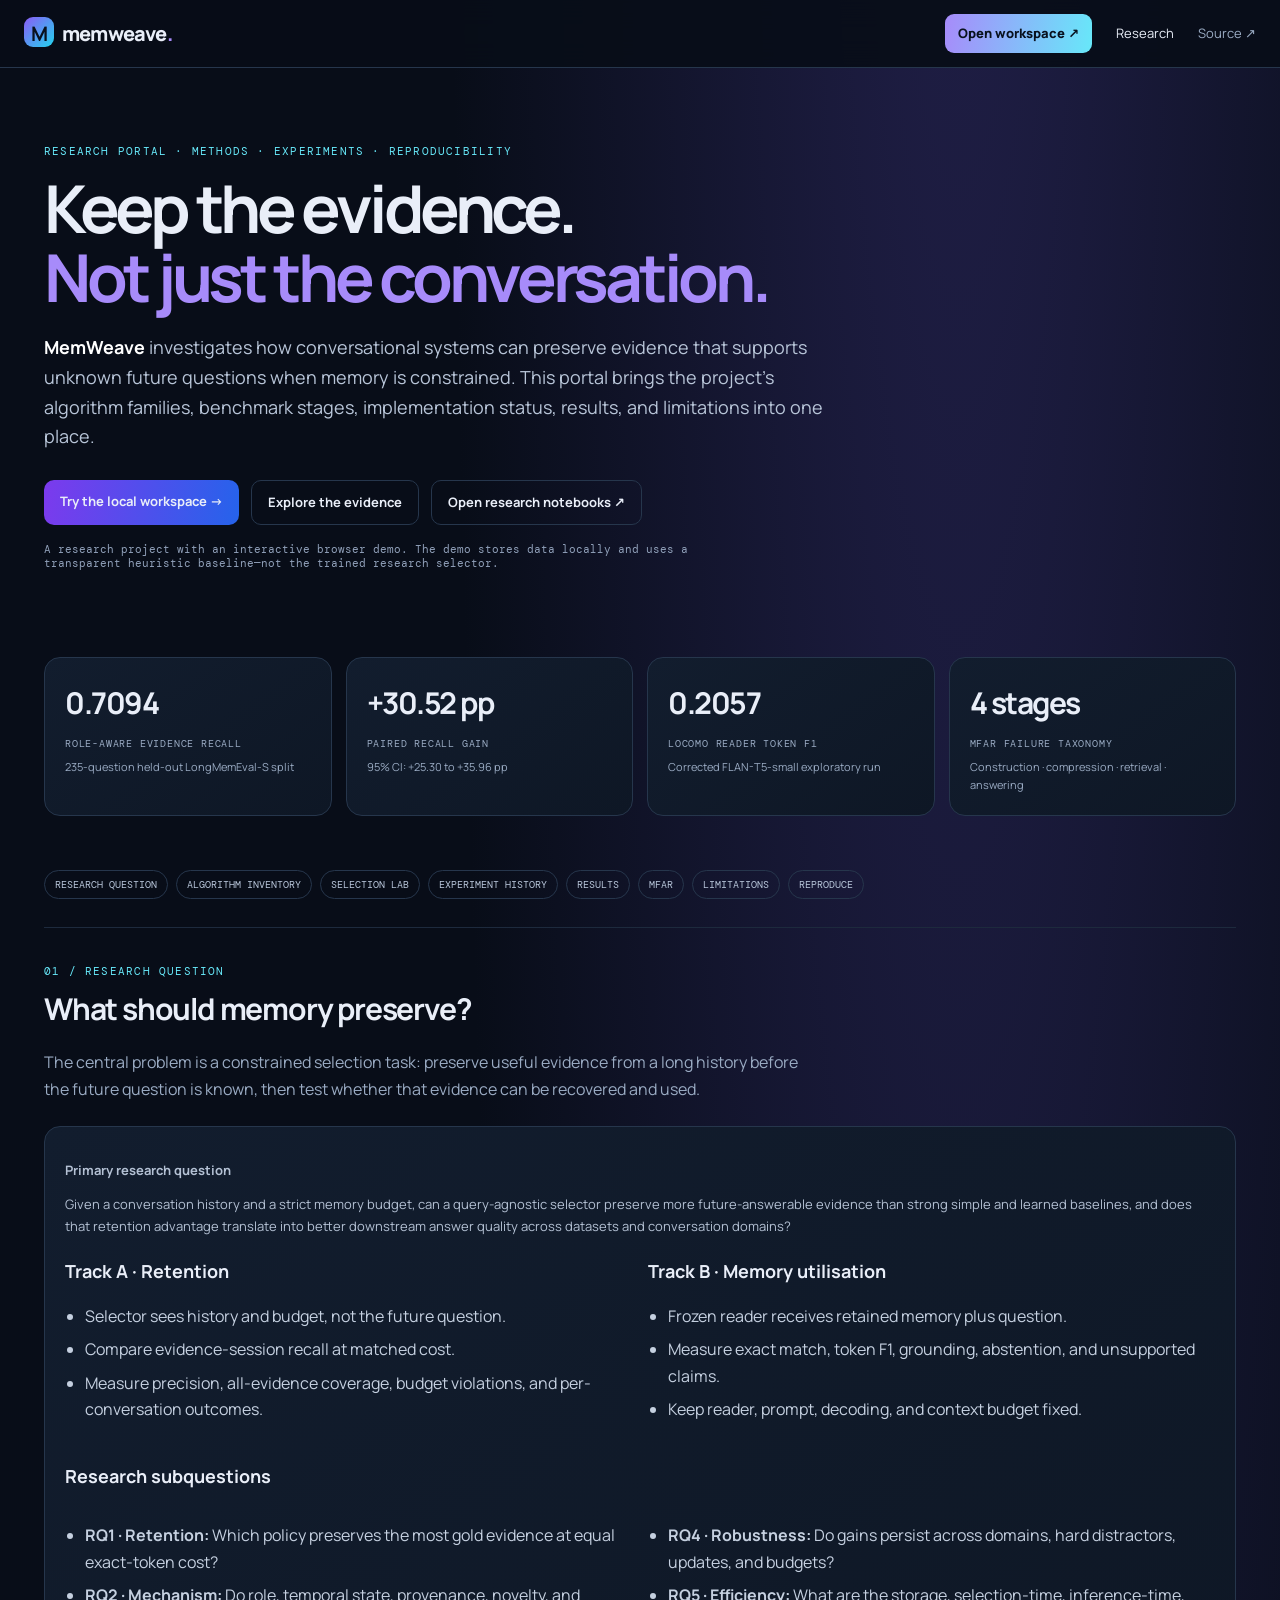
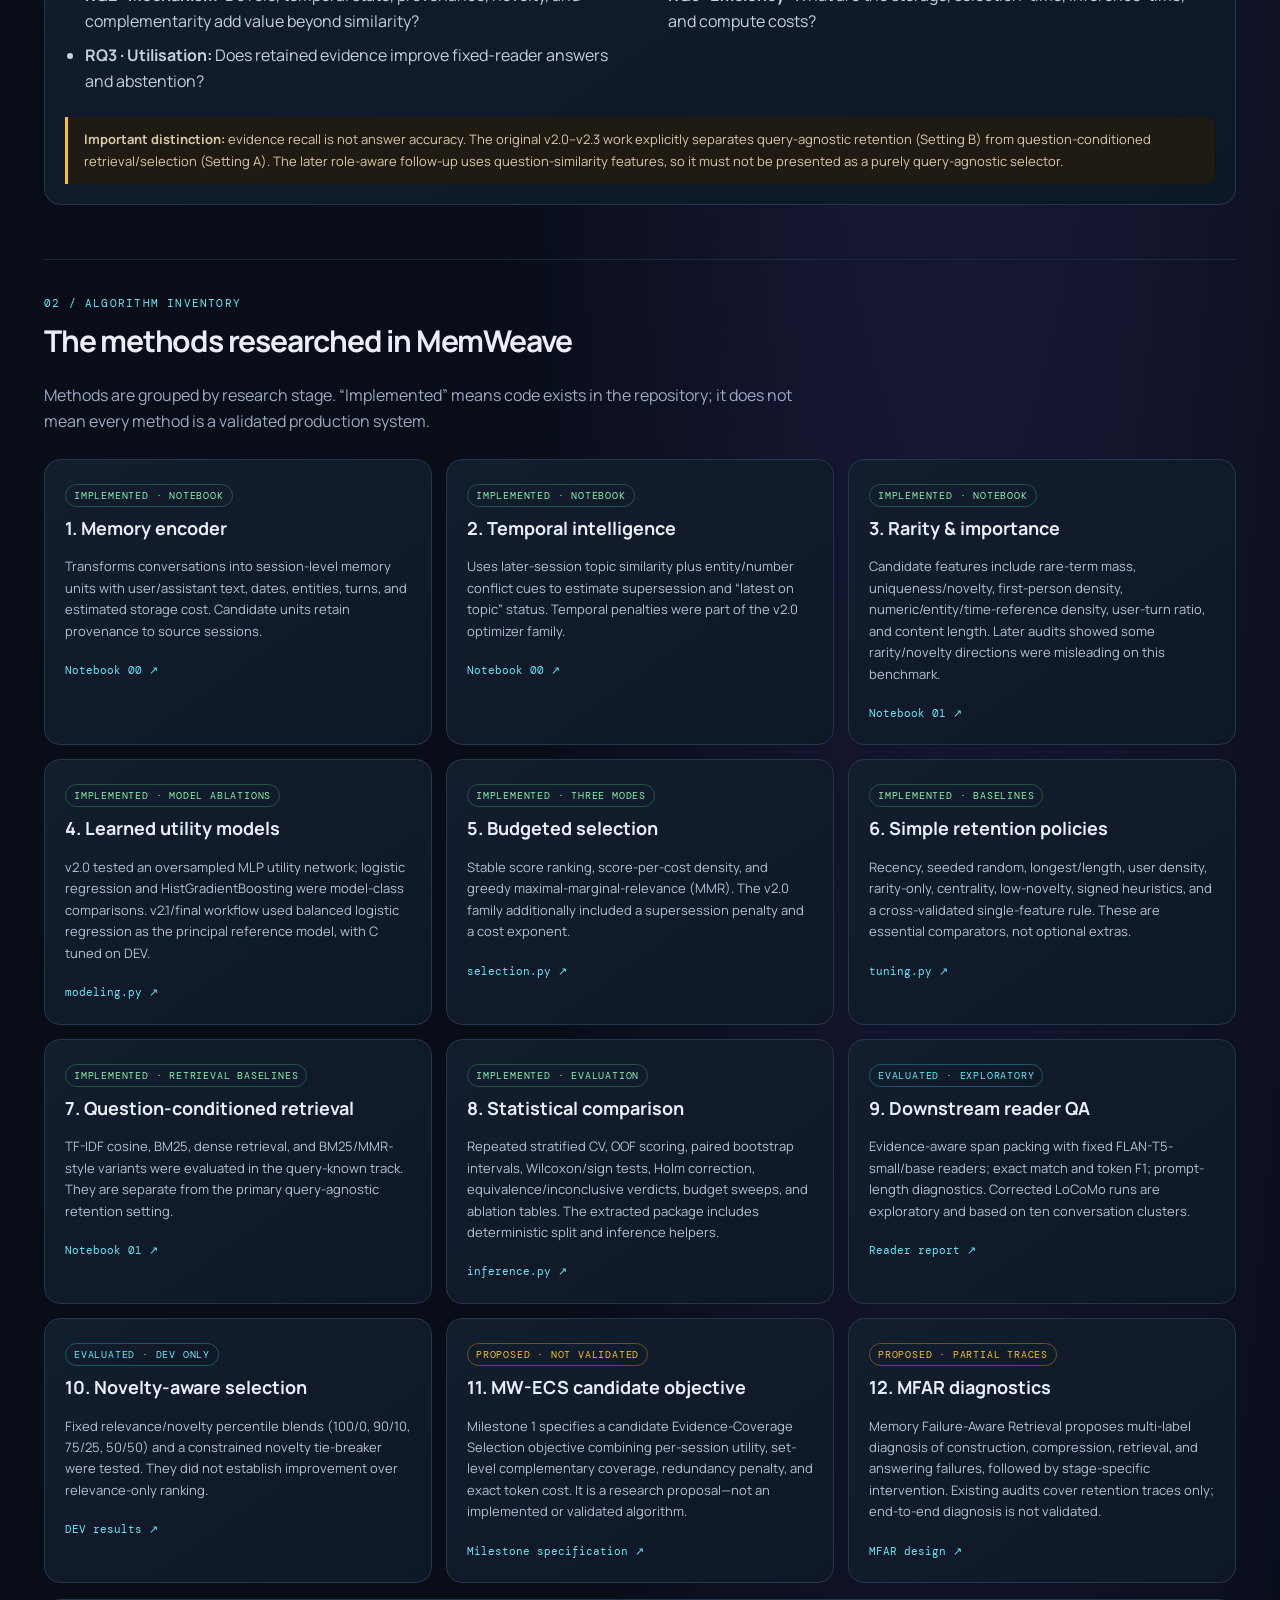
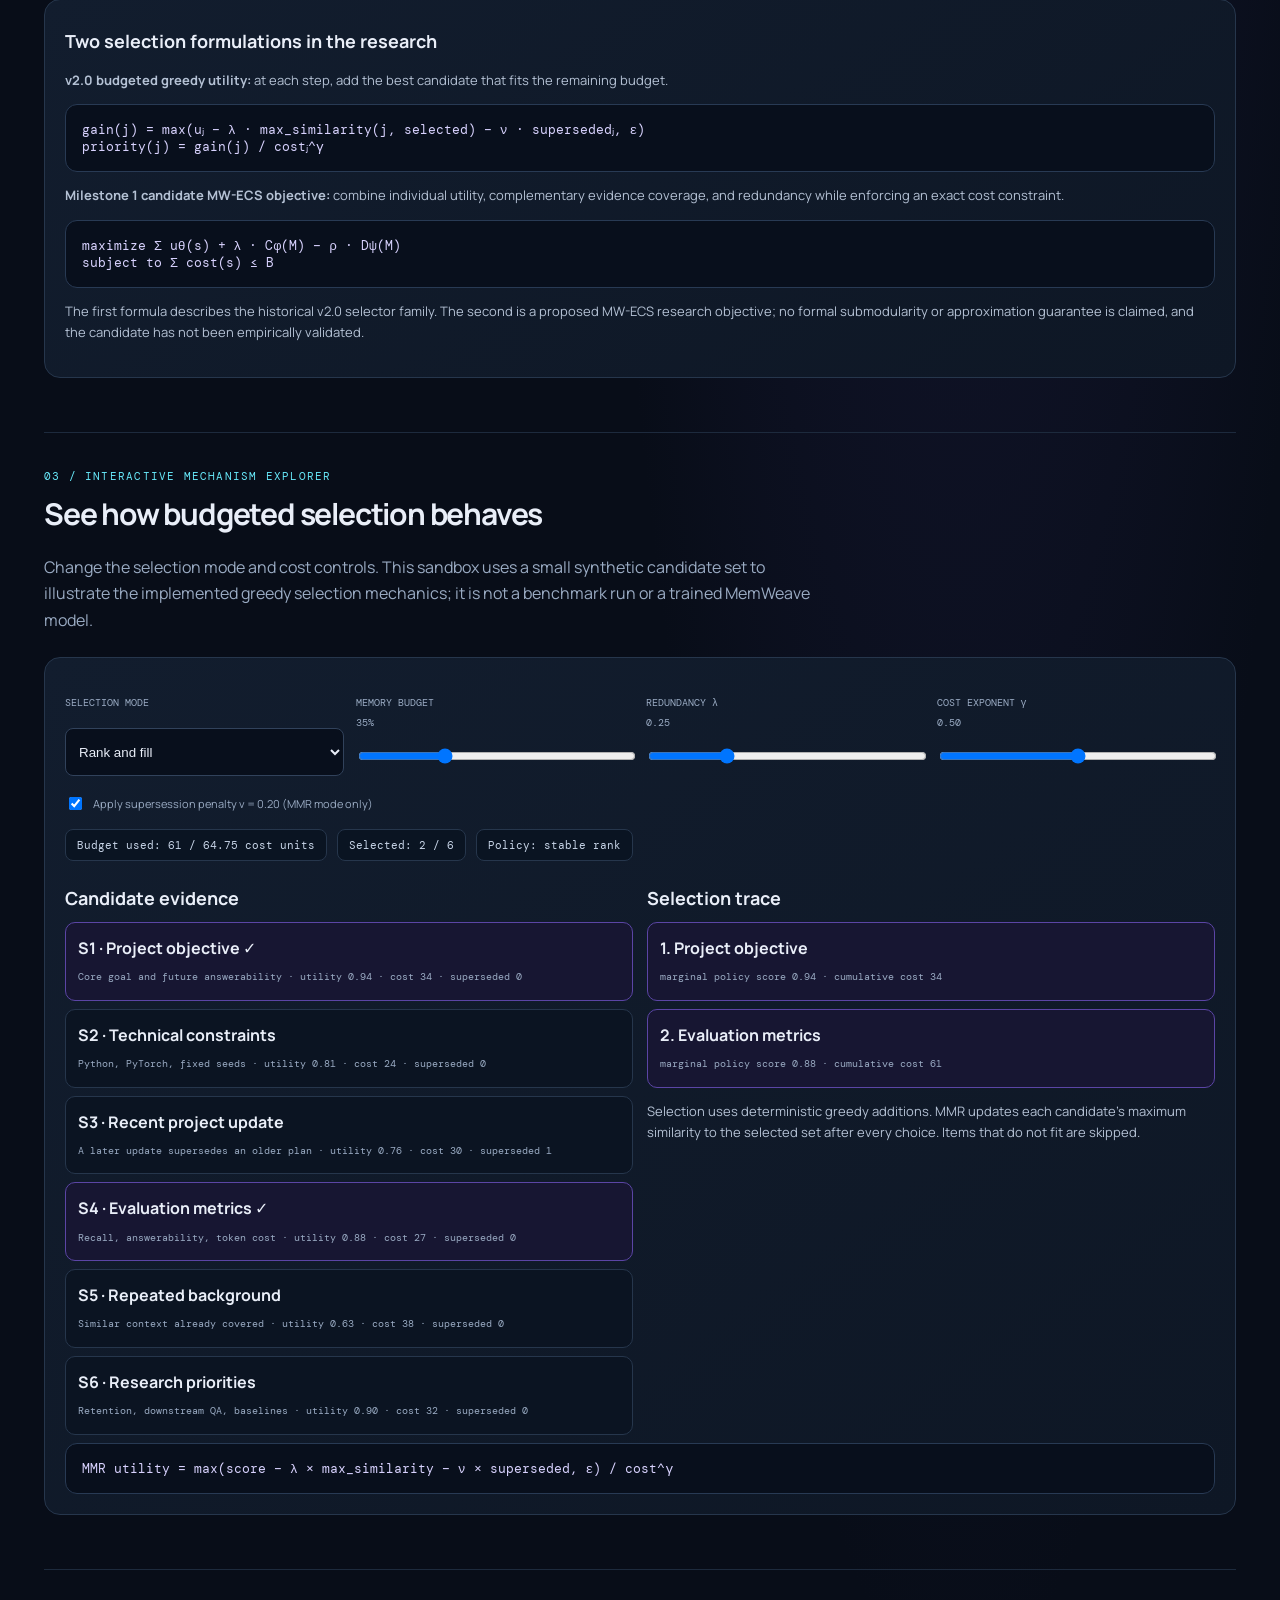
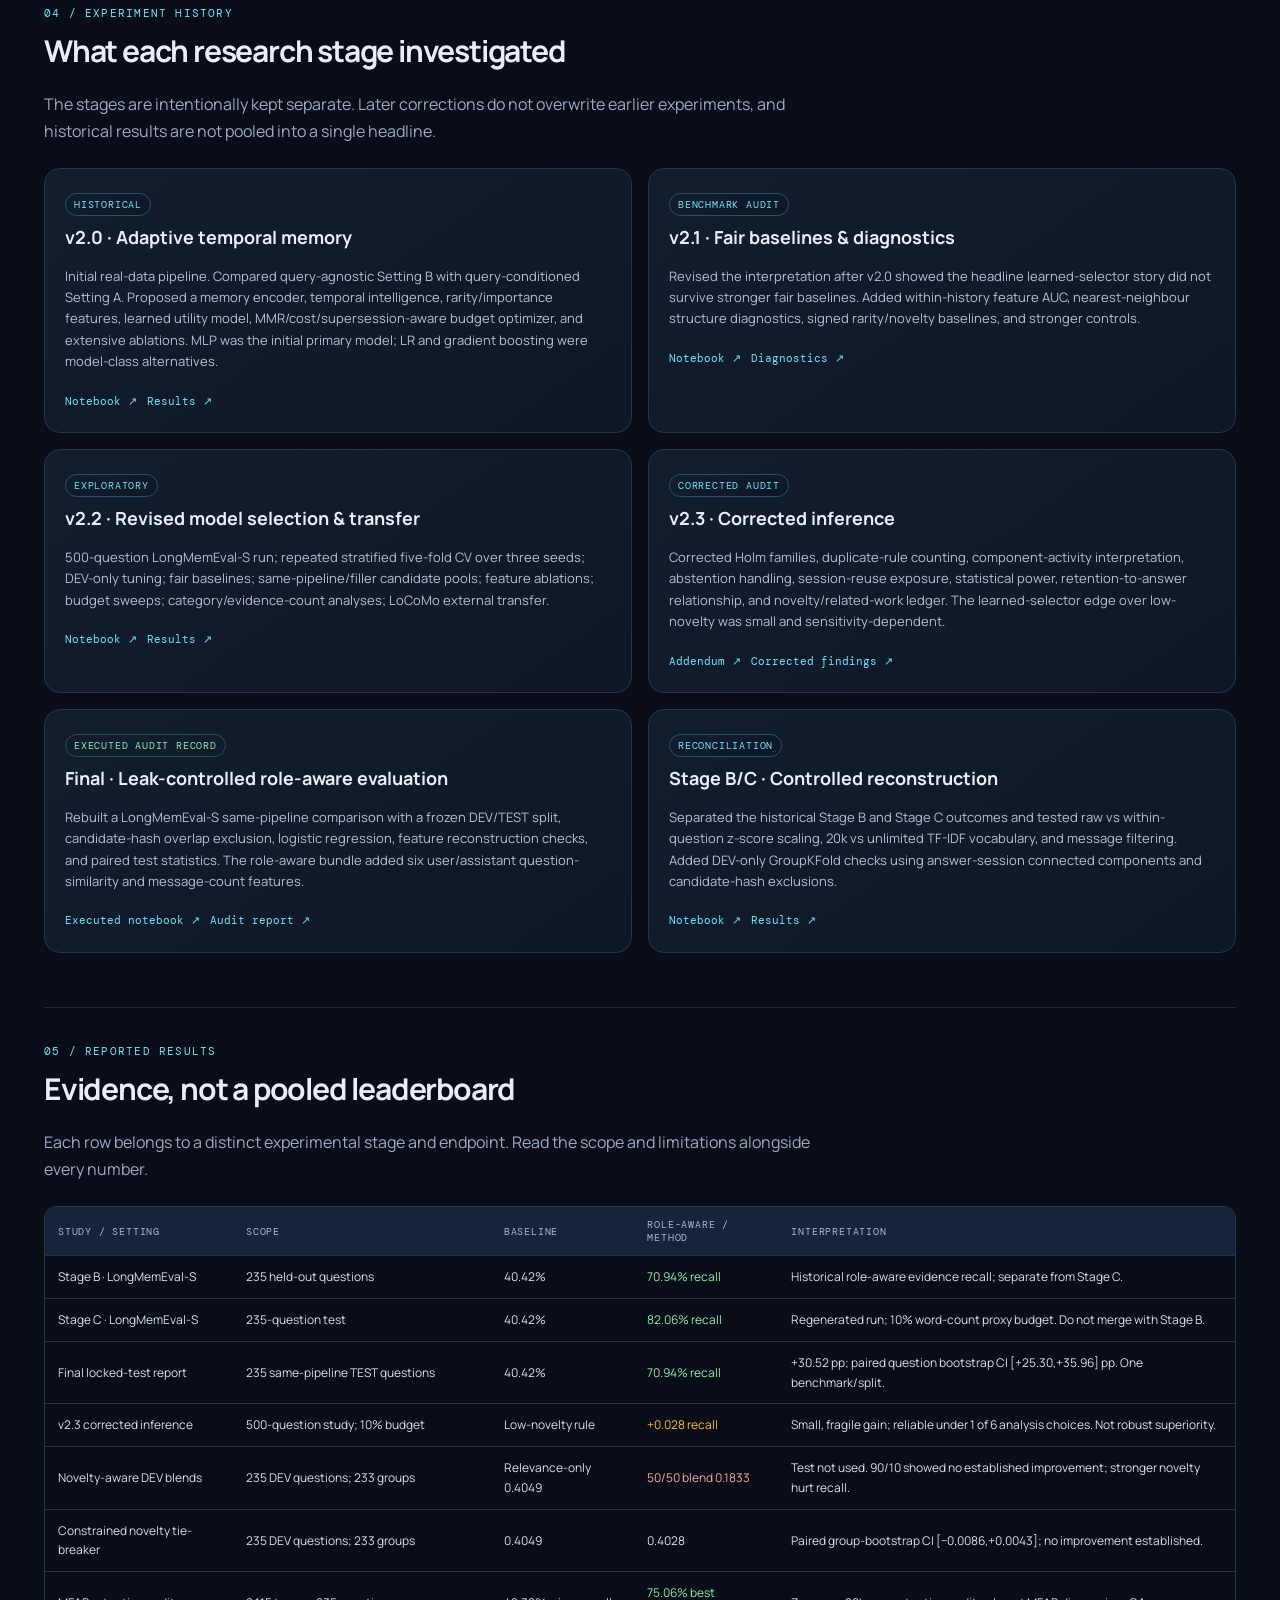
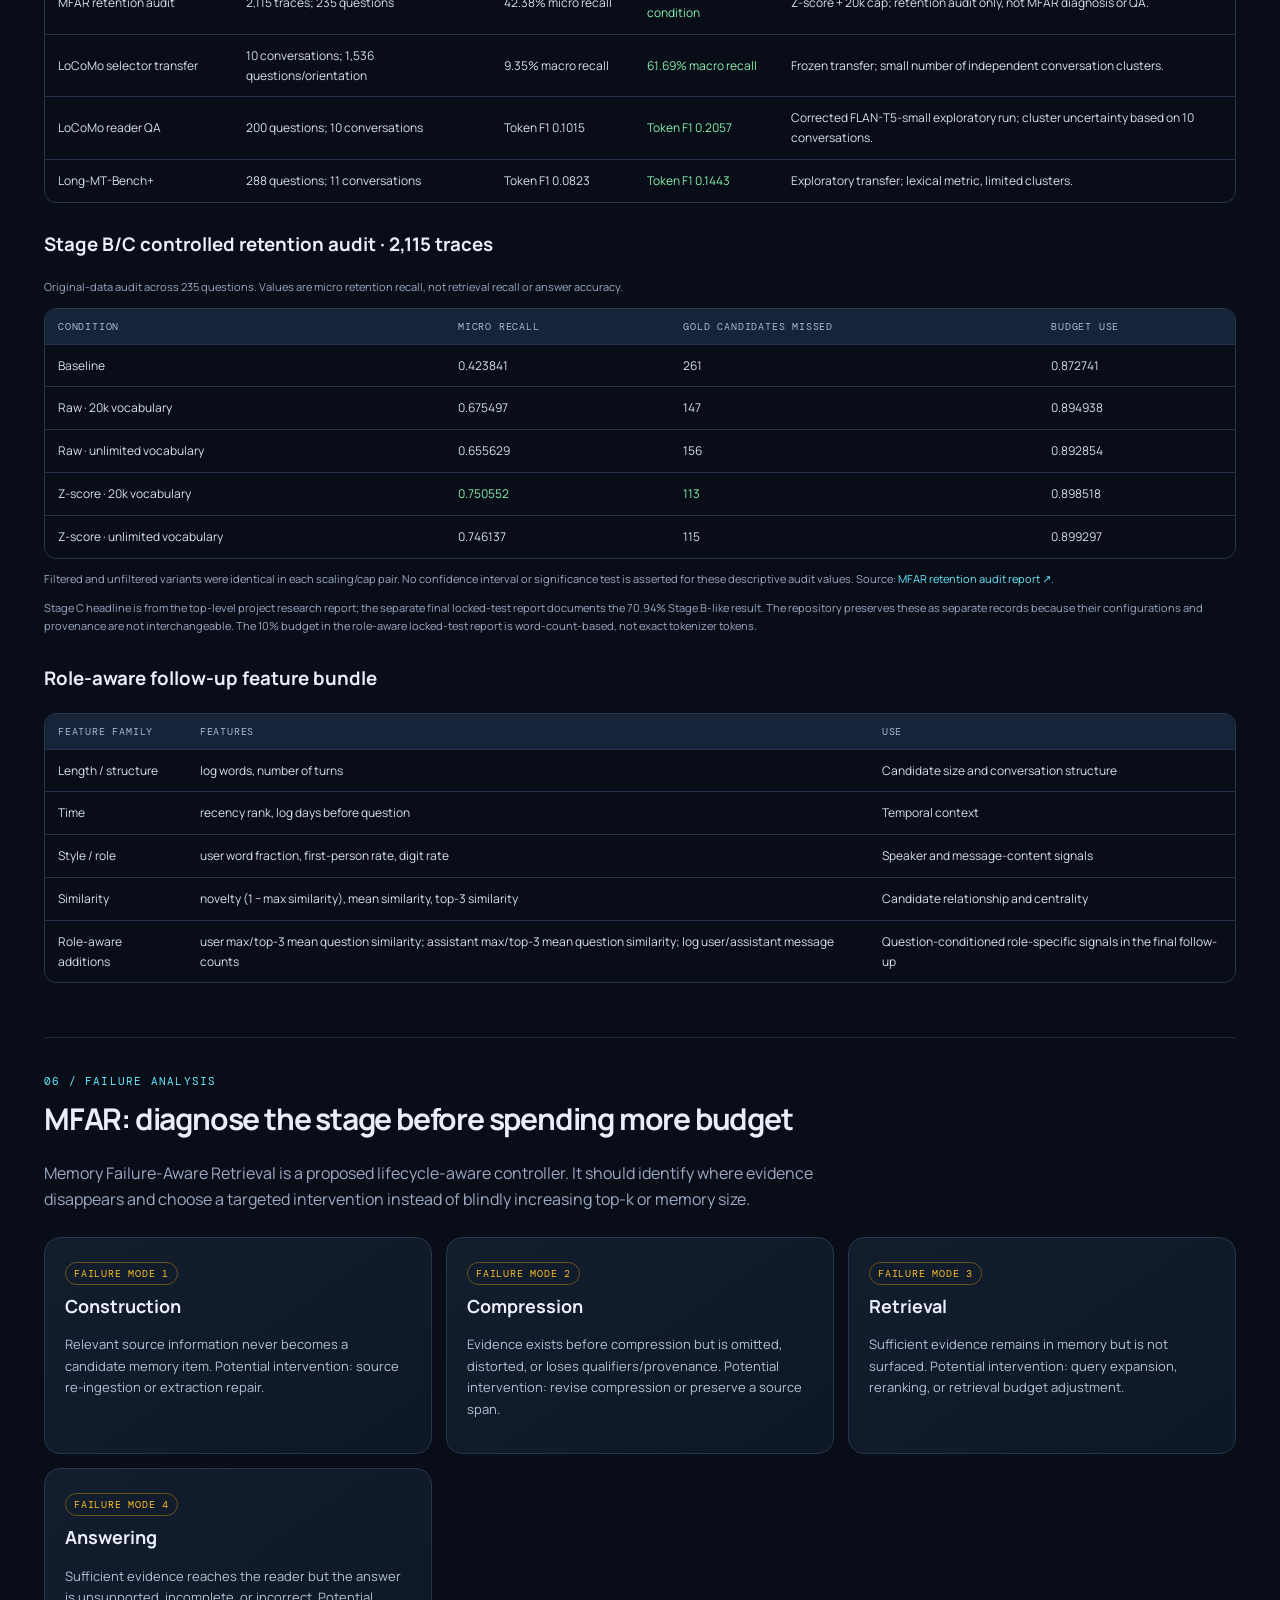
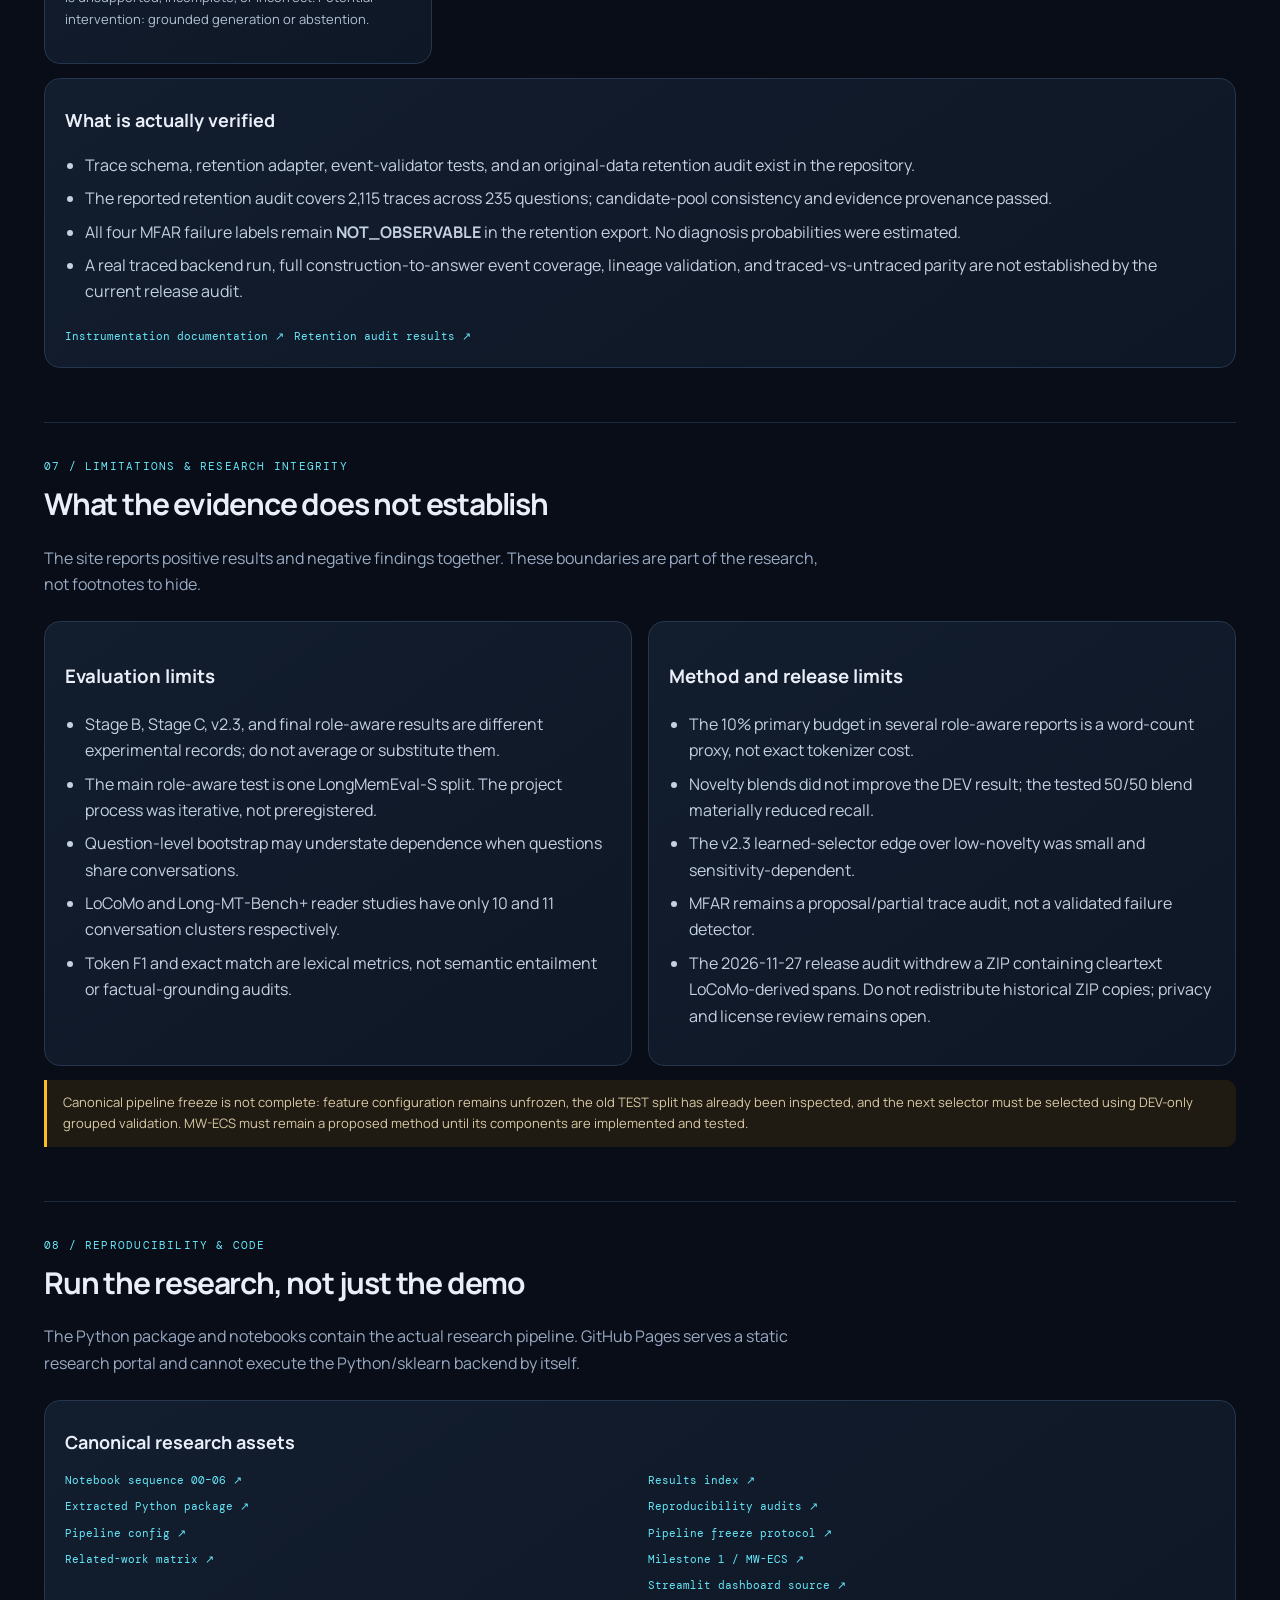
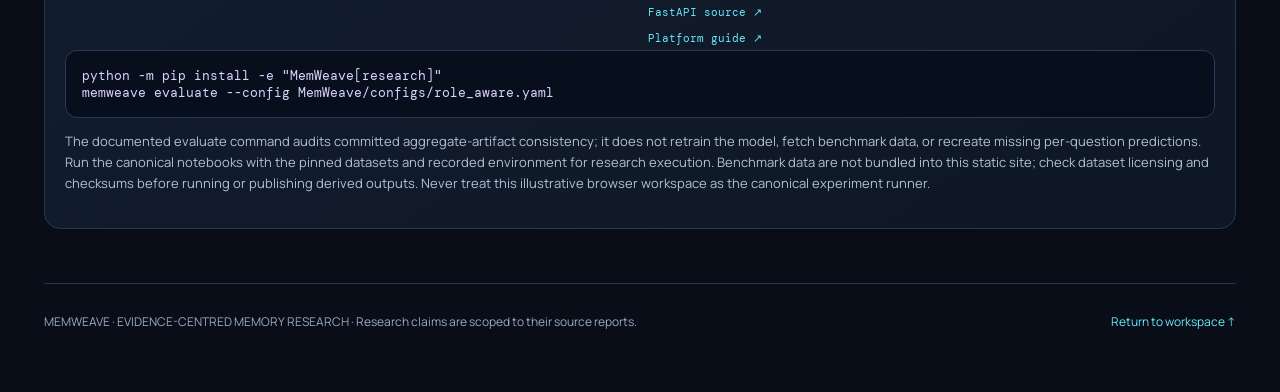
==== site/index.html @ acef6980 "Improve research portal navigation and workspace entry point" ====
<!doctype html>
<html lang="en">
<head>
<meta charset="utf-8"><meta name="viewport" content="width=device-width,initial-scale=1">
<meta name="theme-color" content="#080d18">
<meta name="description" content="MemWeave research portal: budget-constrained conversational memory retention, selection algorithms, benchmarks, audits and reproducibility.">
<title>MemWeave — Research & Algorithms</title>
<link rel="preconnect" href="https://fonts.googleapis.com"><link rel="preconnect" href="https://fonts.gstatic.com" crossorigin>
<link href="https://fonts.googleapis.com/css2?family=DM+Mono:wght@400;500&family=Manrope:wght@400;500;600;700;800&display=swap" rel="stylesheet">
<style>
:root{--bg:#080d18;--panel:#101827;--panel2:#141f31;--line:#26364c;--text:#e9eef8;--muted:#9aabc3;--purple:#a78bfa;--cyan:#67e8f9;--green:#86efac;--amber:#fbbf24;--red:#fca5a5;--mono:"DM Mono",monospace;--sans:Manrope,system-ui,sans-serif}
*{box-sizing:border-box}html{scroll-behavior:smooth}body{margin:0;background:radial-gradient(ellipse at 75% -10%,#22204b 0,transparent 38%),var(--bg);color:var(--text);font-family:var(--sans);line-height:1.65}
a{color:var(--cyan);text-decoration:none}a:hover{text-decoration:underline}.top{height:68px;border-bottom:1px solid var(--line);display:flex;align-items:center;justify-content:space-between;padding:0 max(24px,calc((100vw - 1240px)/2));position:sticky;top:0;background:#080d18ed;backdrop-filter:blur(14px);z-index:5}.brand{color:var(--text);font-weight:800;letter-spacing:-.04em;font-size:20px}.brand b{display:inline-grid;place-items:center;width:30px;height:30px;border-radius:9px;background:linear-gradient(135deg,#8b5cf6,#22d3ee);color:#09111d;margin-right:8px}.brand span{color:var(--purple)}nav{display:flex;gap:24px;align-items:center;font-size:13px;color:var(--muted)}nav a{color:var(--muted)}nav a.active{color:var(--text)}nav .nav-cta{color:#08111e;background:linear-gradient(100deg,#a78bfa,#67e8f9);padding:9px 13px;border-radius:9px;font-weight:800}.hero-note{font:11px var(--mono)!important;color:#91a1ba!important;margin-top:17px!important;max-width:720px!important}.hero{max-width:1000px}.hero p{max-width:820px}.hero-actions .btn{transition:transform .18s ease,border-color .18s ease}.hero-actions .btn:hover{transform:translateY(-2px);text-decoration:none;border-color:#7c8ba8}.hero-actions .btn.primary:hover{filter:brightness(1.08)}.wrap{max-width:1240px;margin:auto;padding:0 24px}.hero{padding:76px 0 52px;max-width:920px}.eyebrow,.kicker,.tag{font:11px var(--mono);letter-spacing:.11em;text-transform:uppercase;color:var(--cyan)}h1{font-size:clamp(38px,6vw,66px);letter-spacing:-.065em;line-height:1.04;margin:16px 0 22px}.hero p{font-size:18px;color:#b8c5d8;max-width:790px}.hero strong{color:#fff}.hero-actions{display:flex;gap:12px;flex-wrap:wrap;margin-top:28px}.btn{border:1px solid var(--line);border-radius:10px;padding:11px 16px;color:var(--text);font-weight:700;font-size:13px;display:inline-block}.btn.primary{background:linear-gradient(100deg,#7c3aed,#2563eb);border:0}.grid{display:grid;grid-template-columns:repeat(4,1fr);gap:14px;margin:24px 0 54px}.stat,.panel,.method,.result,.audit{background:linear-gradient(145deg,#121d2e,#0e1725);border:1px solid var(--line);border-radius:16px;padding:20px}.stat strong{display:block;font-size:30px;letter-spacing:-.05em}.stat span{font:10px var(--mono);color:var(--muted);letter-spacing:.08em;text-transform:uppercase}.stat small{display:block;color:var(--muted);font-size:11px;margin-top:4px}.section{padding:36px 0 54px;border-top:1px solid #1d2a3d;scroll-margin-top:85px}.section-head{max-width:780px;margin-bottom:24px}.section h2{font-size:30px;letter-spacing:-.04em;margin:6px 0 8px}.section-head p,.muted{color:var(--muted)}.two{display:grid;grid-template-columns:1fr 1fr;gap:16px}.three{display:grid;grid-template-columns:repeat(3,1fr);gap:14px}.method h3,.panel h3{margin:7px 0;font-size:18px}.method p,.panel p{color:#b4c1d4;font-size:13px}.status{display:inline-block;font:10px var(--mono);letter-spacing:.08em;text-transform:uppercase;border-radius:99px;padding:4px 8px;border:1px solid var(--line);color:var(--muted)}.status.done{color:var(--green);border-color:#27543e}.status.proposed{color:var(--amber);border-color:#6b511d}.status.audit{color:var(--cyan);border-color:#205767}.list{padding-left:20px;color:#c5d0e0}.list li{margin:7px 0}.formula{padding:16px;background:#080f1c;border:1px solid #283a54;border-radius:12px;font:13px var(--mono);color:#d8d2fe;overflow-x:auto}.table-wrap{overflow:auto;border:1px solid var(--line);border-radius:12px}table{width:100%;border-collapse:collapse;min-width:640px;font-size:12px}th,td{padding:11px 13px;text-align:left;border-bottom:1px solid #243249}th{background:#172338;color:#a9b9d0;font:10px var(--mono);text-transform:uppercase;letter-spacing:.08em}td{color:#d7e0ed}tr:last-child td{border-bottom:0}.good{color:var(--green)}.warn{color:var(--amber)}.bad{color:var(--red)}.small{font-size:11px;color:var(--muted)}.code-link{font:11px var(--mono);display:inline-block;margin:4px 10px 4px 0}.sim-controls{display:grid;grid-template-columns:repeat(4,1fr);gap:12px;margin:18px 0}.sim-controls label{font:10px var(--mono);color:var(--muted);display:grid;gap:7px}.sim-controls select,.sim-controls input{width:100%;background:#080f1c;color:var(--text);border:1px solid #31425b;border-radius:8px;padding:9px}.sim-results{display:grid;grid-template-columns:1fr 1fr;gap:14px}.candidate{padding:12px;border:1px solid var(--line);border-radius:10px;margin:8px 0;background:#0b1422}.candidate strong{display:block}.candidate small{color:var(--muted);font:10px var(--mono)}.candidate.selected{border-color:#5b45a5;background:#171632}.meter{height:7px;background:#26354b;border-radius:10px;overflow:hidden}.meter i{display:block;height:100%;background:linear-gradient(90deg,#8b5cf6,#22d3ee)}.foot{padding:28px 0 60px;border-top:1px solid var(--line);color:var(--muted);font-size:12px}.navchips{display:flex;flex-wrap:wrap;gap:8px;margin:10px 0 28px}.navchips a{font:10px var(--mono);padding:7px 10px;border:1px solid var(--line);border-radius:99px;color:#b8c6da}.callout{border-left:3px solid var(--amber);padding:12px 16px;background:#201b12;border-radius:0 10px 10px 0;color:#d9c9a7;font-size:13px}.metricline{display:flex;gap:10px;flex-wrap:wrap}.metricline span{background:#0a1422;border:1px solid var(--line);padding:8px 11px;border-radius:8px;font:11px var(--mono);color:#c8d5e8}
@media(max-width:900px){.grid{grid-template-columns:repeat(2,1fr)}.three{grid-template-columns:1fr 1fr}.two{grid-template-columns:1fr}.sim-controls{grid-template-columns:1fr 1fr}}@media(max-width:600px){.top{padding:0 14px}.top nav{gap:10px;font-size:11px}.wrap{padding:0 16px}.hero{padding-top:48px}.grid,.three,.sim-results,.sim-controls{grid-template-columns:1fr}.stat strong{font-size:25px}}
</style>
</head>
<body>
<header class="top"><a class="brand" href="./" aria-label="MemWeave home"><b>M</b>memweave<span>.</span></a><nav><a class="nav-cta" href="./workspace.html">Open workspace ↗</a><a class="active" href="#question">Research</a><a href="https://github.com/tishaaaaaaaaa5-sketch/memweavee" target="_blank" rel="noreferrer">Source ↗</a></nav></header>
<main class="wrap">
<section class="hero">
<div class="eyebrow">RESEARCH PORTAL · METHODS · EXPERIMENTS · REPRODUCIBILITY</div>
<h1>Keep the evidence.<br><span style="color:var(--purple)">Not just the conversation.</span></h1>
<p><strong>MemWeave</strong> investigates how conversational systems can preserve evidence that supports unknown future questions when memory is constrained. This portal brings the project's algorithm families, benchmark stages, implementation status, results, and limitations into one place.</p>
<div class="hero-actions"><a class="btn primary" href="./workspace.html">Try the local workspace →</a><a class="btn" href="#results">Explore the evidence</a><a class="btn" href="https://github.com/tishaaaaaaaaa5-sketch/memweavee/tree/main/MemWeave/notebooks" target="_blank" rel="noreferrer">Open research notebooks ↗</a></div><p class="hero-note">A research project with an interactive browser demo. The demo stores data locally and uses a transparent heuristic baseline—not the trained research selector.</p>
</section>
<div class="grid">
<div class="stat"><strong>0.7094</strong><span>Role-aware evidence recall</span><small>235-question held-out LongMemEval-S split</small></div>
<div class="stat"><strong>+30.52 pp</strong><span>Paired recall gain</span><small>95% CI: +25.30 to +35.96 pp</small></div>
<div class="stat"><strong>0.2057</strong><span>LoCoMo reader token F1</span><small>Corrected FLAN-T5-small exploratory run</small></div>
<div class="stat"><strong>4 stages</strong><span>MFAR failure taxonomy</span><small>Construction · compression · retrieval · answering</small></div>
</div>
<div class="navchips"><a href="#question">RESEARCH QUESTION</a><a href="#algorithms">ALGORITHM INVENTORY</a><a href="#simulator">SELECTION LAB</a><a href="#experiments">EXPERIMENT HISTORY</a><a href="#results">RESULTS</a><a href="#mfar">MFAR</a><a href="#limits">LIMITATIONS</a><a href="#reproduce">REPRODUCE</a></div>

<section id="question" class="section">
<div class="section-head"><div class="kicker">01 / RESEARCH QUESTION</div><h2>What should memory preserve?</h2><p>The central problem is a constrained selection task: preserve useful evidence from a long history before the future question is known, then test whether that evidence can be recovered and used.</p></div>
<div class="panel"><p><strong>Primary research question</strong></p><p>Given a conversation history and a strict memory budget, can a query-agnostic selector preserve more future-answerable evidence than strong simple and learned baselines, and does that retention advantage translate into better downstream answer quality across datasets and conversation domains?</p>
<div class="two"><div><h3>Track A · Retention</h3><ul class="list"><li>Selector sees history and budget, not the future question.</li><li>Compare evidence-session recall at matched cost.</li><li>Measure precision, all-evidence coverage, budget violations, and per-conversation outcomes.</li></ul></div><div><h3>Track B · Memory utilisation</h3><ul class="list"><li>Frozen reader receives retained memory plus question.</li><li>Measure exact match, token F1, grounding, abstention, and unsupported claims.</li><li>Keep reader, prompt, decoding, and context budget fixed.</li></ul></div></div>
<h3 style="margin-top:24px">Research subquestions</h3><div class="two"><ul class="list"><li><strong>RQ1 · Retention:</strong> Which policy preserves the most gold evidence at equal exact-token cost?</li><li><strong>RQ2 · Mechanism:</strong> Do role, temporal state, provenance, novelty, and complementarity add value beyond similarity?</li><li><strong>RQ3 · Utilisation:</strong> Does retained evidence improve fixed-reader answers and abstention?</li></ul><ul class="list"><li><strong>RQ4 · Robustness:</strong> Do gains persist across domains, hard distractors, updates, and budgets?</li><li><strong>RQ5 · Efficiency:</strong> What are the storage, selection-time, inference-time, and compute costs?</li></ul></div><div class="callout"><strong>Important distinction:</strong> evidence recall is not answer accuracy. The original v2.0–v2.3 work explicitly separates query-agnostic retention (Setting B) from question-conditioned retrieval/selection (Setting A). The later role-aware follow-up uses question-similarity features, so it must not be presented as a purely query-agnostic selector.</div></div>
</section>

<section id="algorithms" class="section">
<div class="section-head"><div class="kicker">02 / ALGORITHM INVENTORY</div><h2>The methods researched in MemWeave</h2><p>Methods are grouped by research stage. “Implemented” means code exists in the repository; it does not mean every method is a validated production system.</p></div>
<div class="three">
<article class="method"><span class="status done">Implemented · notebook</span><h3>1. Memory encoder</h3><p>Transforms conversations into session-level memory units with user/assistant text, dates, entities, turns, and estimated storage cost. Candidate units retain provenance to source sessions.</p><a class="code-link" href="https://github.com/tishaaaaaaaaa5-sketch/memweavee/blob/main/MemWeave/notebooks/00_MemWeave_2_0.ipynb">Notebook 00 ↗</a></article>
<article class="method"><span class="status done">Implemented · notebook</span><h3>2. Temporal intelligence</h3><p>Uses later-session topic similarity plus entity/number conflict cues to estimate supersession and “latest on topic” status. Temporal penalties were part of the v2.0 optimizer family.</p><a class="code-link" href="https://github.com/tishaaaaaaaaa5-sketch/memweavee/blob/main/MemWeave/notebooks/00_MemWeave_2_0.ipynb">Notebook 00 ↗</a></article>
<article class="method"><span class="status done">Implemented · notebook</span><h3>3. Rarity & importance</h3><p>Candidate features include rare-term mass, uniqueness/novelty, first-person density, numeric/entity/time-reference density, user-turn ratio, and content length. Later audits showed some rarity/novelty directions were misleading on this benchmark.</p><a class="code-link" href="https://github.com/tishaaaaaaaaa5-sketch/memweavee/blob/main/MemWeave/notebooks/01_MemWeave_2_1.ipynb">Notebook 01 ↗</a></article>
<article class="method"><span class="status done">Implemented · model ablations</span><h3>4. Learned utility models</h3><p>v2.0 tested an oversampled MLP utility network; logistic regression and HistGradientBoosting were model-class comparisons. v2.1/final workflow used balanced logistic regression as the principal reference model, with C tuned on DEV.</p><a class="code-link" href="https://github.com/tishaaaaaaaaa5-sketch/memweavee/blob/main/MemWeave/src/memweave/modeling.py">modeling.py ↗</a></article>
<article class="method"><span class="status done">Implemented · three modes</span><h3>5. Budgeted selection</h3><p>Stable score ranking, score-per-cost density, and greedy maximal-marginal-relevance (MMR). The v2.0 family additionally included a supersession penalty and a cost exponent.</p><a class="code-link" href="https://github.com/tishaaaaaaaaa5-sketch/memweavee/blob/main/MemWeave/src/memweave/selection.py">selection.py ↗</a></article>
<article class="method"><span class="status done">Implemented · baselines</span><h3>6. Simple retention policies</h3><p>Recency, seeded random, longest/length, user density, rarity-only, centrality, low-novelty, signed heuristics, and a cross-validated single-feature rule. These are essential comparators, not optional extras.</p><a class="code-link" href="https://github.com/tishaaaaaaaaa5-sketch/memweavee/blob/main/MemWeave/src/memweave/tuning.py">tuning.py ↗</a></article>
<article class="method"><span class="status done">Implemented · retrieval baselines</span><h3>7. Question-conditioned retrieval</h3><p>TF-IDF cosine, BM25, dense retrieval, and BM25/MMR-style variants were evaluated in the query-known track. They are separate from the primary query-agnostic retention setting.</p><a class="code-link" href="https://github.com/tishaaaaaaaaa5-sketch/memweavee/blob/main/MemWeave/notebooks/01_MemWeave_2_1.ipynb">Notebook 01 ↗</a></article>
<article class="method"><span class="status done">Implemented · evaluation</span><h3>8. Statistical comparison</h3><p>Repeated stratified CV, OOF scoring, paired bootstrap intervals, Wilcoxon/sign tests, Holm correction, equivalence/inconclusive verdicts, budget sweeps, and ablation tables. The extracted package includes deterministic split and inference helpers.</p><a class="code-link" href="https://github.com/tishaaaaaaaaa5-sketch/memweavee/blob/main/MemWeave/src/memweave/inference.py">inference.py ↗</a></article>
<article class="method"><span class="status audit">Evaluated · exploratory</span><h3>9. Downstream reader QA</h3><p>Evidence-aware span packing with fixed FLAN-T5-small/base readers; exact match and token F1; prompt-length diagnostics. Corrected LoCoMo runs are exploratory and based on ten conversation clusters.</p><a class="code-link" href="https://github.com/tishaaaaaaaaa5-sketch/memweavee/blob/main/MemWeave/results/followup_2026/LOCOMO_END_TO_END_READER_QA_INITIAL_RESULTS.md">Reader report ↗</a></article>
<article class="method"><span class="status audit">Evaluated · DEV only</span><h3>10. Novelty-aware selection</h3><p>Fixed relevance/novelty percentile blends (100/0, 90/10, 75/25, 50/50) and a constrained novelty tie-breaker were tested. They did not establish improvement over relevance-only ranking.</p><a class="code-link" href="https://github.com/tishaaaaaaaaa5-sketch/memweavee/blob/main/MemWeave/results/stage_bc_reconciliation/NOVELTY_AWARE_DEV_EXPERIMENT.md">DEV results ↗</a></article>
<article class="method"><span class="status proposed">Proposed · not validated</span><h3>11. MW-ECS candidate objective</h3><p>Milestone 1 specifies a candidate Evidence-Coverage Selection objective combining per-session utility, set-level complementary coverage, redundancy penalty, and exact token cost. It is a research proposal—not an implemented or validated algorithm.</p><a class="code-link" href="https://github.com/tishaaaaaaaaa5-sketch/memweavee/blob/main/MemWeave/docs/RESEARCH_MILESTONE_1.md">Milestone specification ↗</a></article>
<article class="method"><span class="status proposed">Proposed · partial traces</span><h3>12. MFAR diagnostics</h3><p>Memory Failure-Aware Retrieval proposes multi-label diagnosis of construction, compression, retrieval, and answering failures, followed by stage-specific intervention. Existing audits cover retention traces only; end-to-end diagnosis is not validated.</p><a class="code-link" href="https://github.com/tishaaaaaaaaa5-sketch/memweavee/blob/main/MemWeave/docs/research/MFAR_ALGORITHM_DESIGN.md">MFAR design ↗</a></article>
</div><div class="panel" style="margin-top:16px"><h3>Two selection formulations in the research</h3><p><strong>v2.0 budgeted greedy utility:</strong> at each step, add the best candidate that fits the remaining budget.</p><div class="formula">gain(j) = max(uⱼ − λ · max_similarity(j, selected) − ν · supersededⱼ, ε)<br>priority(j) = gain(j) / costⱼ^γ</div><p><strong>Milestone 1 candidate MW-ECS objective:</strong> combine individual utility, complementary evidence coverage, and redundancy while enforcing an exact cost constraint.</p><div class="formula">maximize Σ uθ(s) + λ · Cφ(M) − ρ · Dψ(M)<br>subject to Σ cost(s) ≤ B</div><p class="small">The first formula describes the historical v2.0 selector family. The second is a proposed MW-ECS research objective; no formal submodularity or approximation guarantee is claimed, and the candidate has not been empirically validated.</p></div>
</section>

<section id="simulator" class="section">
<div class="section-head"><div class="kicker">03 / INTERACTIVE MECHANISM EXPLORER</div><h2>See how budgeted selection behaves</h2><p>Change the selection mode and cost controls. This sandbox uses a small synthetic candidate set to illustrate the implemented greedy selection mechanics; it is not a benchmark run or a trained MemWeave model.</p></div>
<div class="panel">
<div class="sim-controls">
<label>SELECTION MODE<select id="mode"><option value="rank">Rank and fill</option><option value="density">Score / cost density</option><option value="mmr">MMR + temporal penalty</option></select></label>
<label>MEMORY BUDGET <span id="budget-label">35%</span><input id="budget" type="range" min="15" max="85" step="5" value="35"></label>
<label>REDUNDANCY λ <span id="lambda-label">0.25</span><input id="lambda" type="range" min="0" max="1" step=".05" value=".25"></label>
<label>COST EXPONENT γ <span id="gamma-label">0.50</span><input id="gamma" type="range" min="0" max="1" step=".05" value=".5"></label>
</div>
<label class="small" style="display:flex;gap:8px;align-items:center"><input id="supersede" type="checkbox" checked> Apply supersession penalty ν = 0.20 (MMR mode only)</label>
<div class="metricline" style="margin:16px 0"><span id="used">Budget used: —</span><span id="selected">Selected: —</span><span id="objective">Policy: —</span></div>
<div class="sim-results"><div><h3>Candidate evidence</h3><div id="candidates"></div></div><div><h3>Selection trace</h3><div id="trace"></div><p class="small">Selection uses deterministic greedy additions. MMR updates each candidate's maximum similarity to the selected set after every choice. Items that do not fit are skipped.</p></div></div>
<div class="formula">MMR utility = max(score − λ × max_similarity − ν × superseded, ε) / cost^γ</div>
</div>
</section>

<section id="experiments" class="section">
<div class="section-head"><div class="kicker">04 / EXPERIMENT HISTORY</div><h2>What each research stage investigated</h2><p>The stages are intentionally kept separate. Later corrections do not overwrite earlier experiments, and historical results are not pooled into a single headline.</p></div>
<div class="two">
<article class="panel"><span class="status audit">Historical</span><h3>v2.0 · Adaptive temporal memory</h3><p>Initial real-data pipeline. Compared query-agnostic Setting B with query-conditioned Setting A. Proposed a memory encoder, temporal intelligence, rarity/importance features, learned utility model, MMR/cost/supersession-aware budget optimizer, and extensive ablations. MLP was the initial primary model; LR and gradient boosting were model-class alternatives.</p><a class="code-link" href="https://github.com/tishaaaaaaaaa5-sketch/memweavee/blob/main/MemWeave/notebooks/00_MemWeave_2_0.ipynb">Notebook ↗</a><a class="code-link" href="https://github.com/tishaaaaaaaaa5-sketch/memweavee/tree/main/MemWeave/results/v2_0">Results ↗</a></article>
<article class="panel"><span class="status audit">Benchmark audit</span><h3>v2.1 · Fair baselines & diagnostics</h3><p>Revised the interpretation after v2.0 showed the headline learned-selector story did not survive stronger fair baselines. Added within-history feature AUC, nearest-neighbour structure diagnostics, signed rarity/novelty baselines, and stronger controls.</p><a class="code-link" href="https://github.com/tishaaaaaaaaa5-sketch/memweavee/blob/main/MemWeave/notebooks/01_MemWeave_2_1.ipynb">Notebook ↗</a><a class="code-link" href="https://github.com/tishaaaaaaaaa5-sketch/memweavee/tree/main/MemWeave/results/v2_1">Diagnostics ↗</a></article>
<article class="panel"><span class="status audit">Exploratory</span><h3>v2.2 · Revised model selection & transfer</h3><p>500-question LongMemEval-S run; repeated stratified five-fold CV over three seeds; DEV-only tuning; fair baselines; same-pipeline/filler candidate pools; feature ablations; budget sweeps; category/evidence-count analyses; LoCoMo external transfer.</p><a class="code-link" href="https://github.com/tishaaaaaaaaa5-sketch/memweavee/blob/main/MemWeave/notebooks/02_MemWeave_2_2.ipynb">Notebook ↗</a><a class="code-link" href="https://github.com/tishaaaaaaaaa5-sketch/memweavee/tree/main/MemWeave/results/v2_2">Results ↗</a></article>
<article class="panel"><span class="status audit">Corrected audit</span><h3>v2.3 · Corrected inference</h3><p>Corrected Holm families, duplicate-rule counting, component-activity interpretation, abstention handling, session-reuse exposure, statistical power, retention-to-answer relationship, and novelty/related-work ledger. The learned-selector edge over low-novelty was small and sensitivity-dependent.</p><a class="code-link" href="https://github.com/tishaaaaaaaaa5-sketch/memweavee/blob/main/MemWeave/notebooks/03_memweave_v2_3_addendum.ipynb">Addendum ↗</a><a class="code-link" href="https://github.com/tishaaaaaaaaa5-sketch/memweavee/blob/main/MemWeave/results/findings_v2_3.txt">Corrected findings ↗</a></article>
<article class="panel"><span class="status done">Executed audit record</span><h3>Final · Leak-controlled role-aware evaluation</h3><p>Rebuilt a LongMemEval-S same-pipeline comparison with a frozen DEV/TEST split, candidate-hash overlap exclusion, logistic regression, feature reconstruction checks, and paired test statistics. The role-aware bundle added six user/assistant question-similarity and message-count features.</p><a class="code-link" href="https://github.com/tishaaaaaaaaa5-sketch/memweavee/blob/main/MemWeave/notebooks/04_MemWeave_Final_Executed.ipynb">Executed notebook ↗</a><a class="code-link" href="https://github.com/tishaaaaaaaaa5-sketch/memweavee/blob/main/MemWeave/results/final_locked_test/README.md">Audit report ↗</a></article>
<article class="panel"><span class="status audit">Reconciliation</span><h3>Stage B/C · Controlled reconstruction</h3><p>Separated the historical Stage B and Stage C outcomes and tested raw vs within-question z-score scaling, 20k vs unlimited TF-IDF vocabulary, and message filtering. Added DEV-only GroupKFold checks using answer-session connected components and candidate-hash exclusions.</p><a class="code-link" href="https://github.com/tishaaaaaaaaa5-sketch/memweavee/blob/main/MemWeave/notebooks/06_Stage_BC_Controlled_Reconciliation.ipynb">Notebook ↗</a><a class="code-link" href="https://github.com/tishaaaaaaaaa5-sketch/memweavee/tree/main/MemWeave/results/stage_bc_reconciliation">Results ↗</a></article>
</div>
</section>

<section id="results" class="section">
<div class="section-head"><div class="kicker">05 / REPORTED RESULTS</div><h2>Evidence, not a pooled leaderboard</h2><p>Each row belongs to a distinct experimental stage and endpoint. Read the scope and limitations alongside every number.</p></div>
<div class="table-wrap"><table><thead><tr><th>Study / setting</th><th>Scope</th><th>Baseline</th><th>Role-aware / method</th><th>Interpretation</th></tr></thead><tbody>
<tr><td>Stage B · LongMemEval-S</td><td>235 held-out questions</td><td>40.42%</td><td class="good">70.94% recall</td><td>Historical role-aware evidence recall; separate from Stage C.</td></tr>
<tr><td>Stage C · LongMemEval-S</td><td>235-question test</td><td>40.42%</td><td class="good">82.06% recall</td><td>Regenerated run; 10% word-count proxy budget. Do not merge with Stage B.</td></tr>
<tr><td>Final locked-test report</td><td>235 same-pipeline TEST questions</td><td>40.42%</td><td class="good">70.94% recall</td><td>+30.52 pp; paired question bootstrap CI [+25.30,+35.96] pp. One benchmark/split.</td></tr>
<tr><td>v2.3 corrected inference</td><td>500-question study; 10% budget</td><td>Low-novelty rule</td><td class="warn">+0.028 recall</td><td>Small, fragile gain; reliable under 1 of 6 analysis choices. Not robust superiority.</td></tr>
<tr><td>Novelty-aware DEV blends</td><td>235 DEV questions; 233 groups</td><td>Relevance-only 0.4049</td><td class="bad">50/50 blend 0.1833</td><td>Test not used. 90/10 showed no established improvement; stronger novelty hurt recall.</td></tr>
<tr><td>Constrained novelty tie-breaker</td><td>235 DEV questions; 233 groups</td><td>0.4049</td><td>0.4028</td><td>Paired group-bootstrap CI [−0.0086,+0.0043]; no improvement established.</td></tr>
<tr><td>MFAR retention audit</td><td>2,115 traces; 235 questions</td><td>42.38% micro recall</td><td class="good">75.06% best condition</td><td>Z-score + 20k cap; retention audit only, not MFAR diagnosis or QA.</td></tr>
<tr><td>LoCoMo selector transfer</td><td>10 conversations; 1,536 questions/orientation</td><td>9.35% macro recall</td><td class="good">61.69% macro recall</td><td>Frozen transfer; small number of independent conversation clusters.</td></tr>
<tr><td>LoCoMo reader QA</td><td>200 questions; 10 conversations</td><td>Token F1 0.1015</td><td class="good">Token F1 0.2057</td><td>Corrected FLAN-T5-small exploratory run; cluster uncertainty based on 10 conversations.</td></tr>
<tr><td>Long-MT-Bench+</td><td>288 questions; 11 conversations</td><td>Token F1 0.0823</td><td class="good">Token F1 0.1443</td><td>Exploratory transfer; lexical metric, limited clusters.</td></tr>
</tbody></table></div>
<h3 style="margin-top:26px">Stage B/C controlled retention audit · 2,115 traces</h3><p class="small">Original-data audit across 235 questions. Values are micro retention recall, not retrieval recall or answer accuracy.</p><div class="table-wrap"><table><thead><tr><th>Condition</th><th>Micro recall</th><th>Gold candidates missed</th><th>Budget use</th></tr></thead><tbody><tr><td>Baseline</td><td>0.423841</td><td>261</td><td>0.872741</td></tr><tr><td>Raw · 20k vocabulary</td><td>0.675497</td><td>147</td><td>0.894938</td></tr><tr><td>Raw · unlimited vocabulary</td><td>0.655629</td><td>156</td><td>0.892854</td></tr><tr><td>Z-score · 20k vocabulary</td><td class="good">0.750552</td><td class="good">113</td><td>0.898518</td></tr><tr><td>Z-score · unlimited vocabulary</td><td>0.746137</td><td>115</td><td>0.899297</td></tr></tbody></table></div><p class="small">Filtered and unfiltered variants were identical in each scaling/cap pair. No confidence interval or significance test is asserted for these descriptive audit values. Source: <a href="https://github.com/tishaaaaaaaaa5-sketch/memweavee/blob/main/MemWeave/results/stage_bc_2026-11-26/MFAR_RETENTION_AUDIT_RESULTS.md">MFAR retention audit report ↗</a>.</p><p class="small">Stage C headline is from the top-level project research report; the separate final locked-test report documents the 70.94% Stage B-like result. The repository preserves these as separate records because their configurations and provenance are not interchangeable. The 10% budget in the role-aware locked-test report is word-count-based, not exact tokenizer tokens.</p>
<h3 style="margin-top:28px">Role-aware follow-up feature bundle</h3>
<div class="table-wrap"><table><thead><tr><th>Feature family</th><th>Features</th><th>Use</th></tr></thead><tbody>
<tr><td>Length / structure</td><td>log words, number of turns</td><td>Candidate size and conversation structure</td></tr>
<tr><td>Time</td><td>recency rank, log days before question</td><td>Temporal context</td></tr>
<tr><td>Style / role</td><td>user word fraction, first-person rate, digit rate</td><td>Speaker and message-content signals</td></tr>
<tr><td>Similarity</td><td>novelty (1 − max similarity), mean similarity, top-3 similarity</td><td>Candidate relationship and centrality</td></tr>
<tr><td>Role-aware additions</td><td>user max/top-3 mean question similarity; assistant max/top-3 mean question similarity; log user/assistant message counts</td><td>Question-conditioned role-specific signals in the final follow-up</td></tr>
</tbody></table></div>
</section>

<section id="mfar" class="section">
<div class="section-head"><div class="kicker">06 / FAILURE ANALYSIS</div><h2>MFAR: diagnose the stage before spending more budget</h2><p>Memory Failure-Aware Retrieval is a proposed lifecycle-aware controller. It should identify where evidence disappears and choose a targeted intervention instead of blindly increasing top-k or memory size.</p></div>
<div class="four three">
<div class="method"><span class="status proposed">Failure mode 1</span><h3>Construction</h3><p>Relevant source information never becomes a candidate memory item. Potential intervention: source re-ingestion or extraction repair.</p></div>
<div class="method"><span class="status proposed">Failure mode 2</span><h3>Compression</h3><p>Evidence exists before compression but is omitted, distorted, or loses qualifiers/provenance. Potential intervention: revise compression or preserve a source span.</p></div>
<div class="method"><span class="status proposed">Failure mode 3</span><h3>Retrieval</h3><p>Sufficient evidence remains in memory but is not surfaced. Potential intervention: query expansion, reranking, or retrieval budget adjustment.</p></div>
<div class="method"><span class="status proposed">Failure mode 4</span><h3>Answering</h3><p>Sufficient evidence reaches the reader but the answer is unsupported, incomplete, or incorrect. Potential intervention: grounded generation or abstention.</p></div>
</div>
<div class="panel" style="margin-top:14px"><h3>What is actually verified</h3><ul class="list"><li>Trace schema, retention adapter, event-validator tests, and an original-data retention audit exist in the repository.</li><li>The reported retention audit covers 2,115 traces across 235 questions; candidate-pool consistency and evidence provenance passed.</li><li>All four MFAR failure labels remain <strong>NOT_OBSERVABLE</strong> in the retention export. No diagnosis probabilities were estimated.</li><li>A real traced backend run, full construction-to-answer event coverage, lineage validation, and traced-vs-untraced parity are not established by the current release audit.</li></ul><a class="code-link" href="https://github.com/tishaaaaaaaaa5-sketch/memweavee/tree/main/MemWeave/docs/instrumentation">Instrumentation documentation ↗</a><a class="code-link" href="https://github.com/tishaaaaaaaaa5-sketch/memweavee/blob/main/MemWeave/results/stage_bc_2026-11-26/MFAR_RETENTION_AUDIT_RESULTS.md">Retention audit results ↗</a></div>
</section>

<section id="limits" class="section">
<div class="section-head"><div class="kicker">07 / LIMITATIONS & RESEARCH INTEGRITY</div><h2>What the evidence does not establish</h2><p>The site reports positive results and negative findings together. These boundaries are part of the research, not footnotes to hide.</p></div>
<div class="two">
<div class="audit"><h3>Evaluation limits</h3><ul class="list"><li>Stage B, Stage C, v2.3, and final role-aware results are different experimental records; do not average or substitute them.</li><li>The main role-aware test is one LongMemEval-S split. The project process was iterative, not preregistered.</li><li>Question-level bootstrap may understate dependence when questions share conversations.</li><li>LoCoMo and Long-MT-Bench+ reader studies have only 10 and 11 conversation clusters respectively.</li><li>Token F1 and exact match are lexical metrics, not semantic entailment or factual-grounding audits.</li></ul></div>
<div class="audit"><h3>Method and release limits</h3><ul class="list"><li>The 10% primary budget in several role-aware reports is a word-count proxy, not exact tokenizer cost.</li><li>Novelty blends did not improve the DEV result; the tested 50/50 blend materially reduced recall.</li><li>The v2.3 learned-selector edge over low-novelty was small and sensitivity-dependent.</li><li>MFAR remains a proposal/partial trace audit, not a validated failure detector.</li><li>The 2026-11-27 release audit withdrew a ZIP containing cleartext LoCoMo-derived spans. Do not redistribute historical ZIP copies; privacy and license review remains open.</li></ul></div>
</div>
<div class="callout" style="margin-top:14px">Canonical pipeline freeze is not complete: feature configuration remains unfrozen, the old TEST split has already been inspected, and the next selector must be selected using DEV-only grouped validation. MW-ECS must remain a proposed method until its components are implemented and tested.</div>
</section>

<section id="reproduce" class="section">
<div class="section-head"><div class="kicker">08 / REPRODUCIBILITY & CODE</div><h2>Run the research, not just the demo</h2><p>The Python package and notebooks contain the actual research pipeline. GitHub Pages serves a static research portal and cannot execute the Python/sklearn backend by itself.</p></div>
<div class="panel">
<h3>Canonical research assets</h3>
<div class="two">
<div><a class="code-link" href="https://github.com/tishaaaaaaaaa5-sketch/memweavee/tree/main/MemWeave/notebooks">Notebook sequence 00–06 ↗</a><br><a class="code-link" href="https://github.com/tishaaaaaaaaa5-sketch/memweavee/tree/main/MemWeave/src/memweave">Extracted Python package ↗</a><br><a class="code-link" href="https://github.com/tishaaaaaaaaa5-sketch/memweavee/blob/main/MemWeave/configs/pipeline.yaml">Pipeline config ↗</a><br><a class="code-link" href="https://github.com/tishaaaaaaaaa5-sketch/memweavee/blob/main/MemWeave/docs/RELATED_WORK_MATRIX.md">Related-work matrix ↗</a></div>
<div><a class="code-link" href="https://github.com/tishaaaaaaaaa5-sketch/memweavee/tree/main/MemWeave/results">Results index ↗</a><br><a class="code-link" href="https://github.com/tishaaaaaaaaa5-sketch/memweavee/tree/main/MemWeave/docs/reproducibility">Reproducibility audits ↗</a><br><a class="code-link" href="https://github.com/tishaaaaaaaaa5-sketch/memweavee/blob/main/MemWeave/docs/research/CANONICAL_PIPELINE_FREEZE.md">Pipeline freeze protocol ↗</a><br><a class="code-link" href="https://github.com/tishaaaaaaaaa5-sketch/memweavee/blob/main/MemWeave/docs/RESEARCH_MILESTONE_1.md">Milestone 1 / MW-ECS ↗</a><br><a class="code-link" href="https://github.com/tishaaaaaaaaa5-sketch/memweavee/blob/main/MemWeave/dashboard/app.py">Streamlit dashboard source ↗</a><br><a class="code-link" href="https://github.com/tishaaaaaaaaa5-sketch/memweavee/blob/main/MemWeave/api/app.py">FastAPI source ↗</a><br><a class="code-link" href="https://github.com/tishaaaaaaaaa5-sketch/memweavee/blob/main/MemWeave/PLATFORM_GUIDE.md">Platform guide ↗</a></div>
</div>
<div class="formula">python -m pip install -e "MemWeave[research]"<br>memweave evaluate --config MemWeave/configs/role_aware.yaml</div>
<p class="small">The documented evaluate command audits committed aggregate-artifact consistency; it does not retrain the model, fetch benchmark data, or recreate missing per-question predictions. Run the canonical notebooks with the pinned datasets and recorded environment for research execution. Benchmark data are not bundled into this static site; check dataset licensing and checksums before running or publishing derived outputs. Never treat this illustrative browser workspace as the canonical experiment runner.</p>
</div>
</section>
<footer class="foot">MEMWEAVE · EVIDENCE-CENTRED MEMORY RESEARCH · Research claims are scoped to their source reports. <span style="float:right"><a href="./">Return to workspace ↑</a></span></footer>
</main>
<script src="./research.js" defer></script>
</body></html>
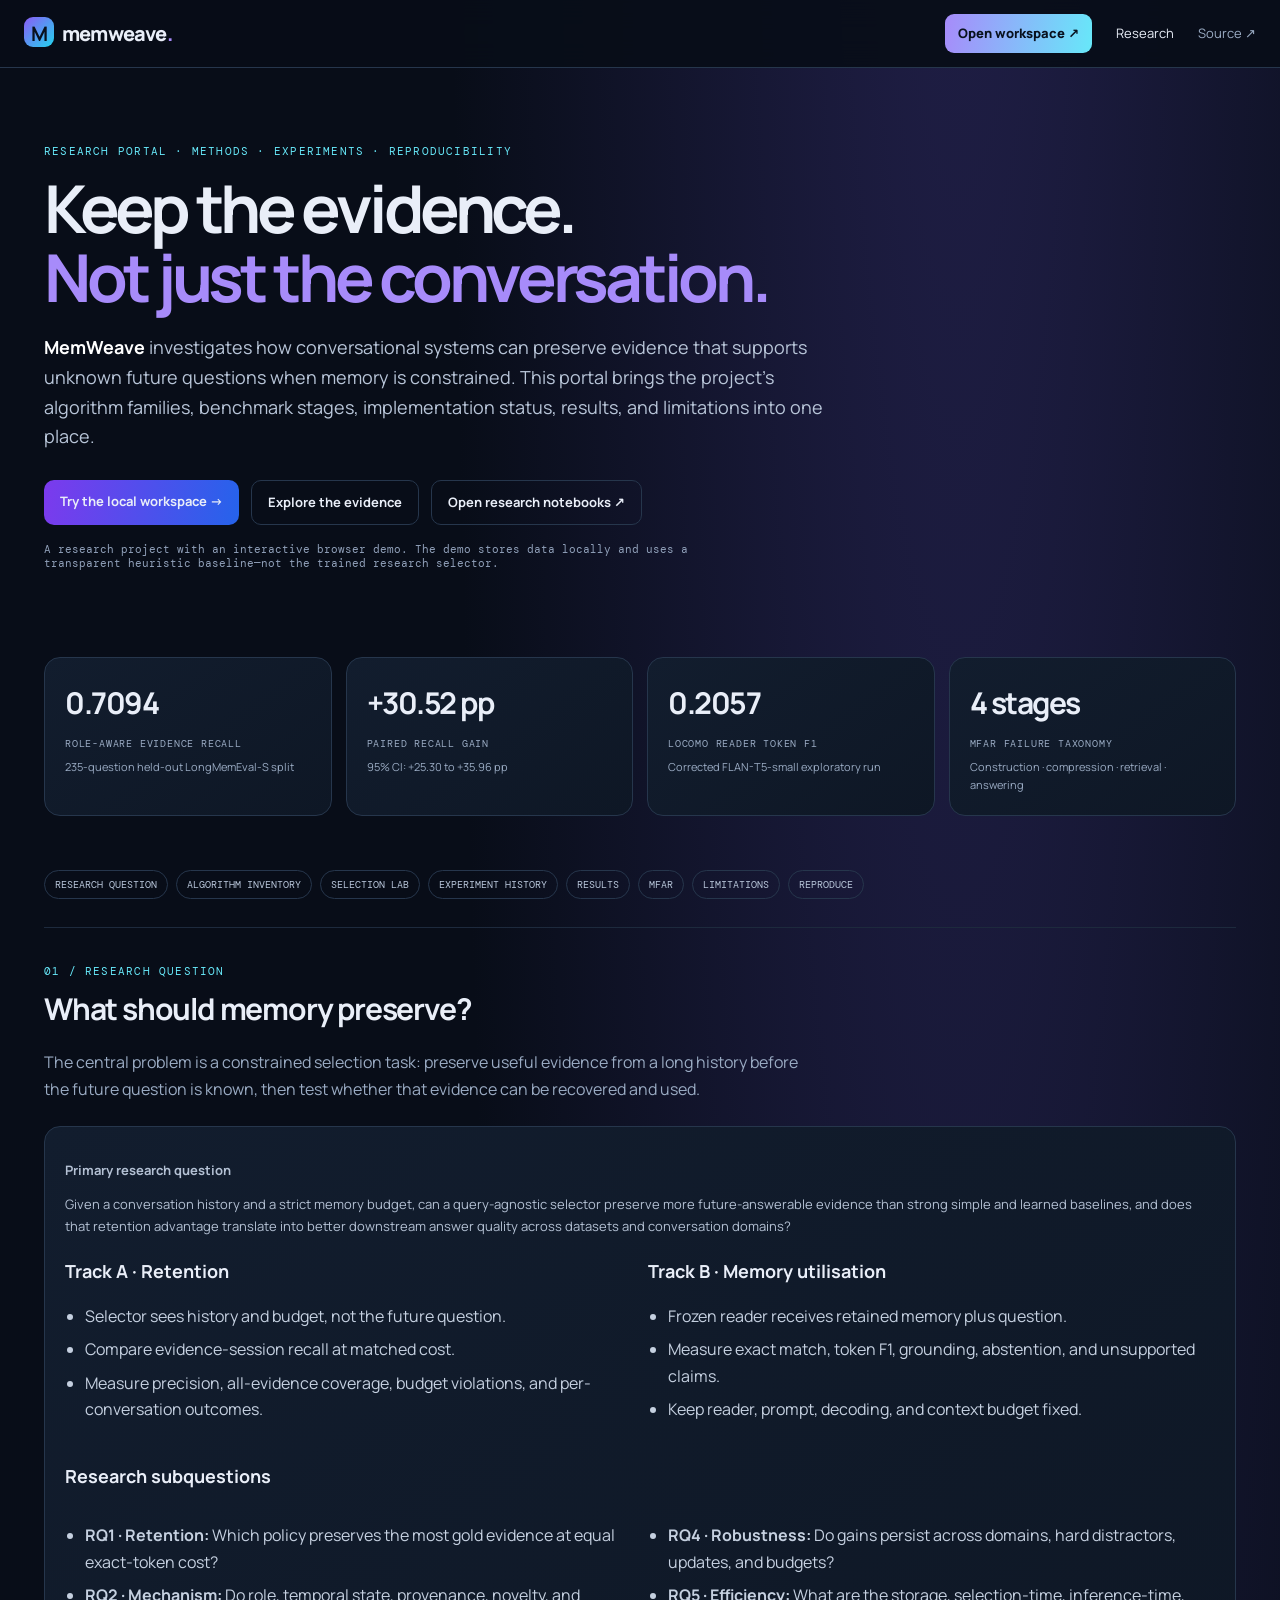
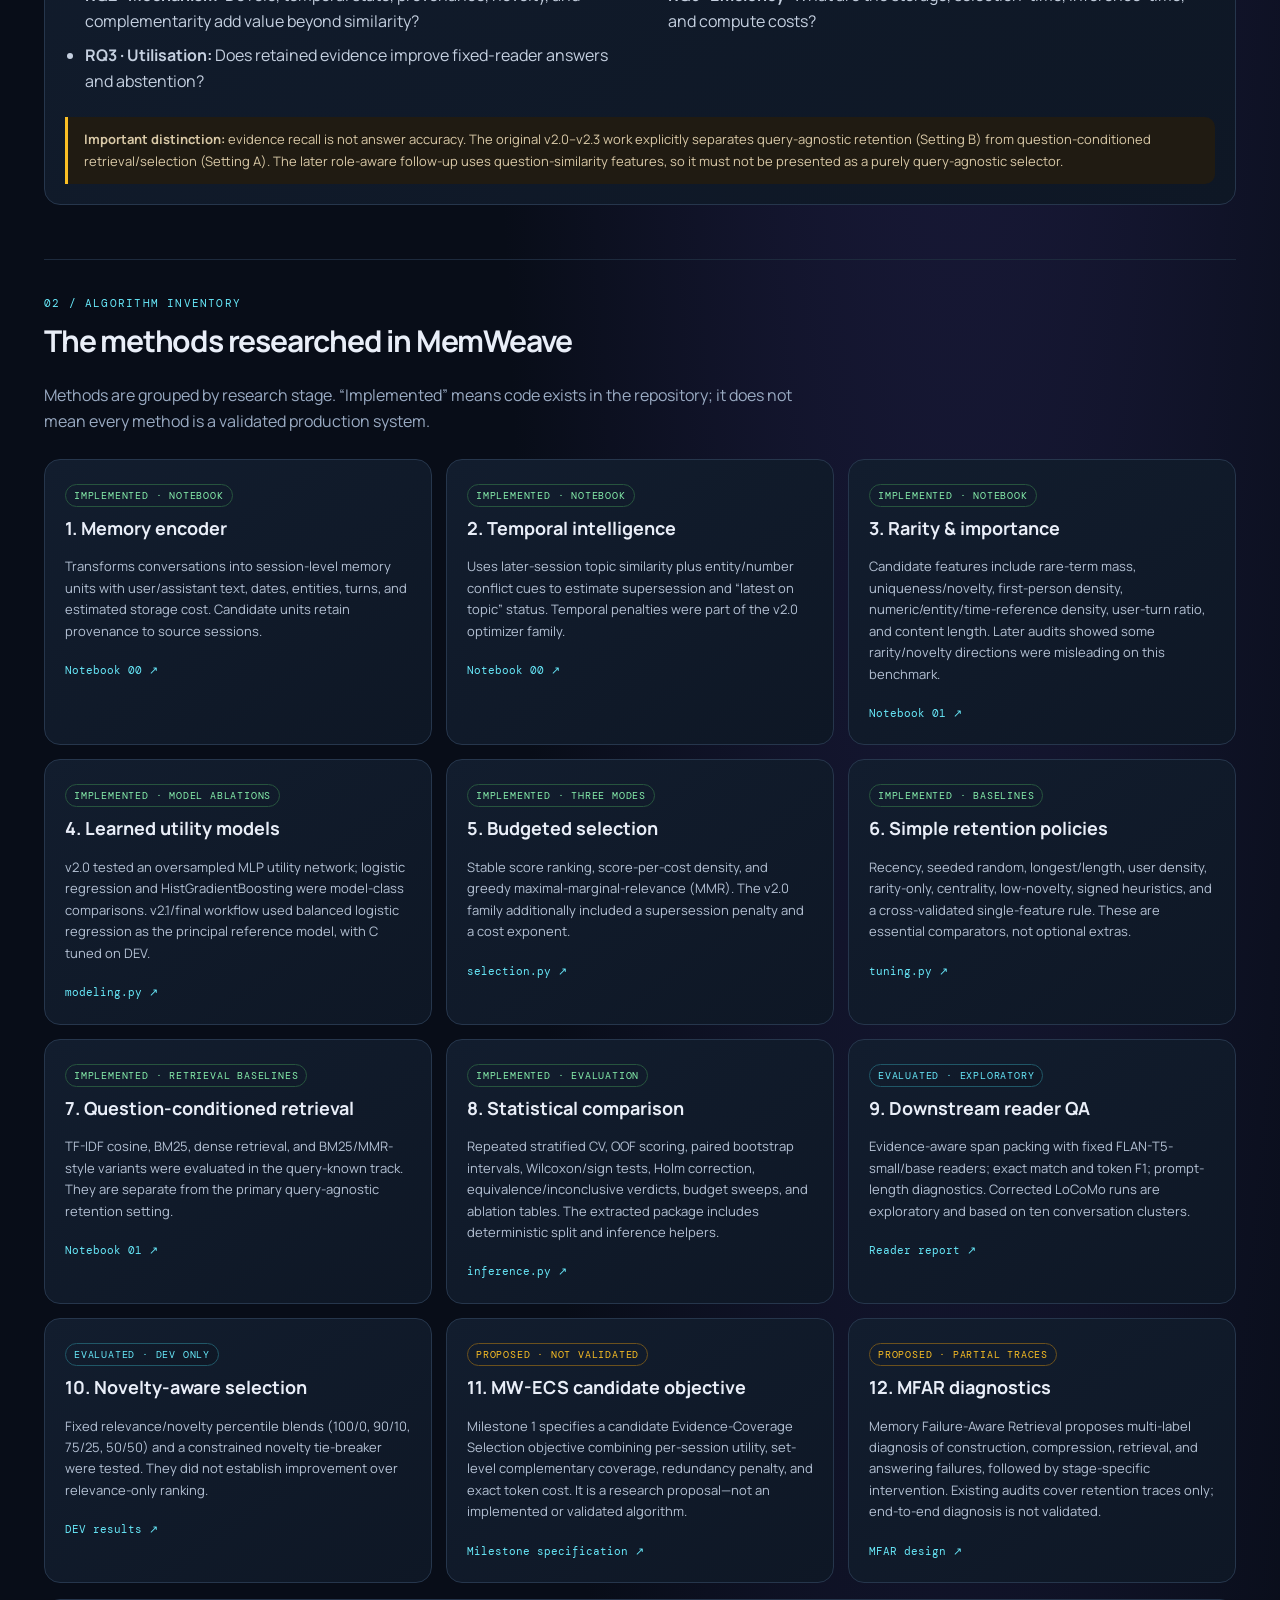
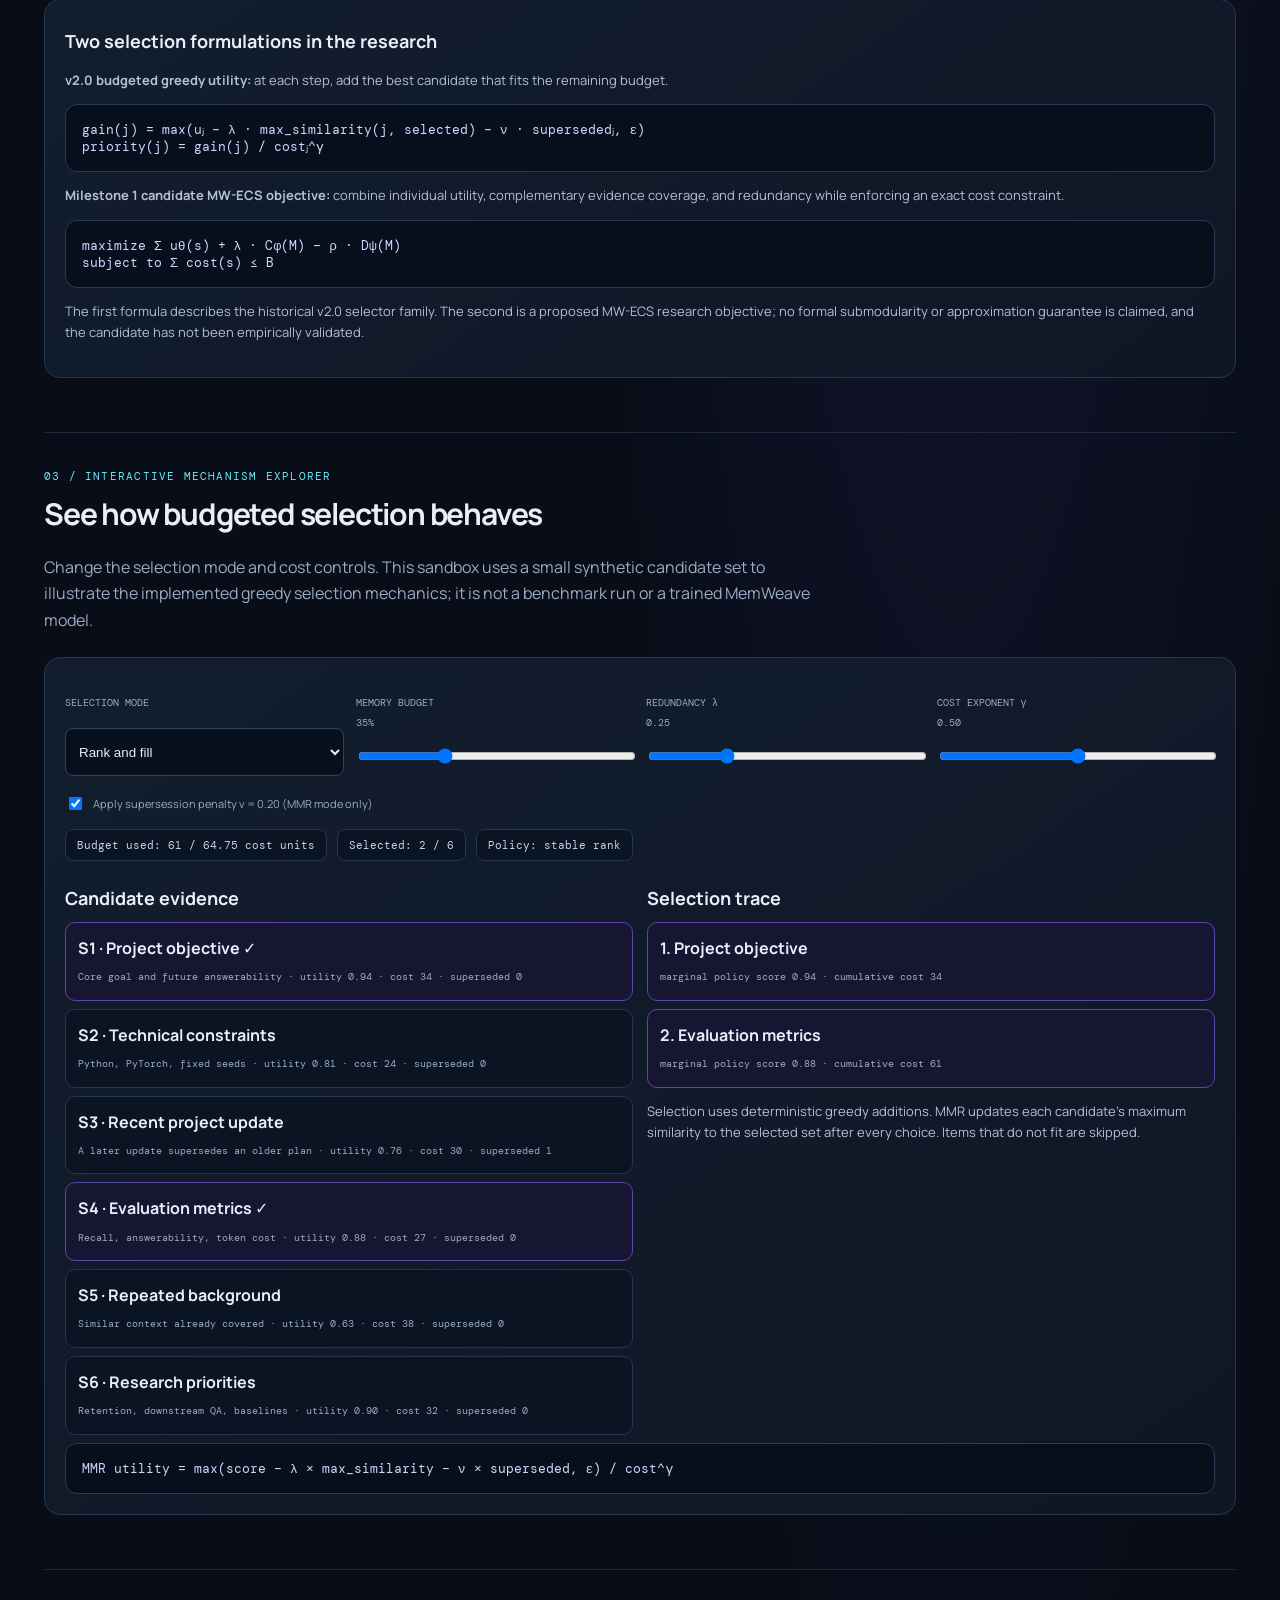
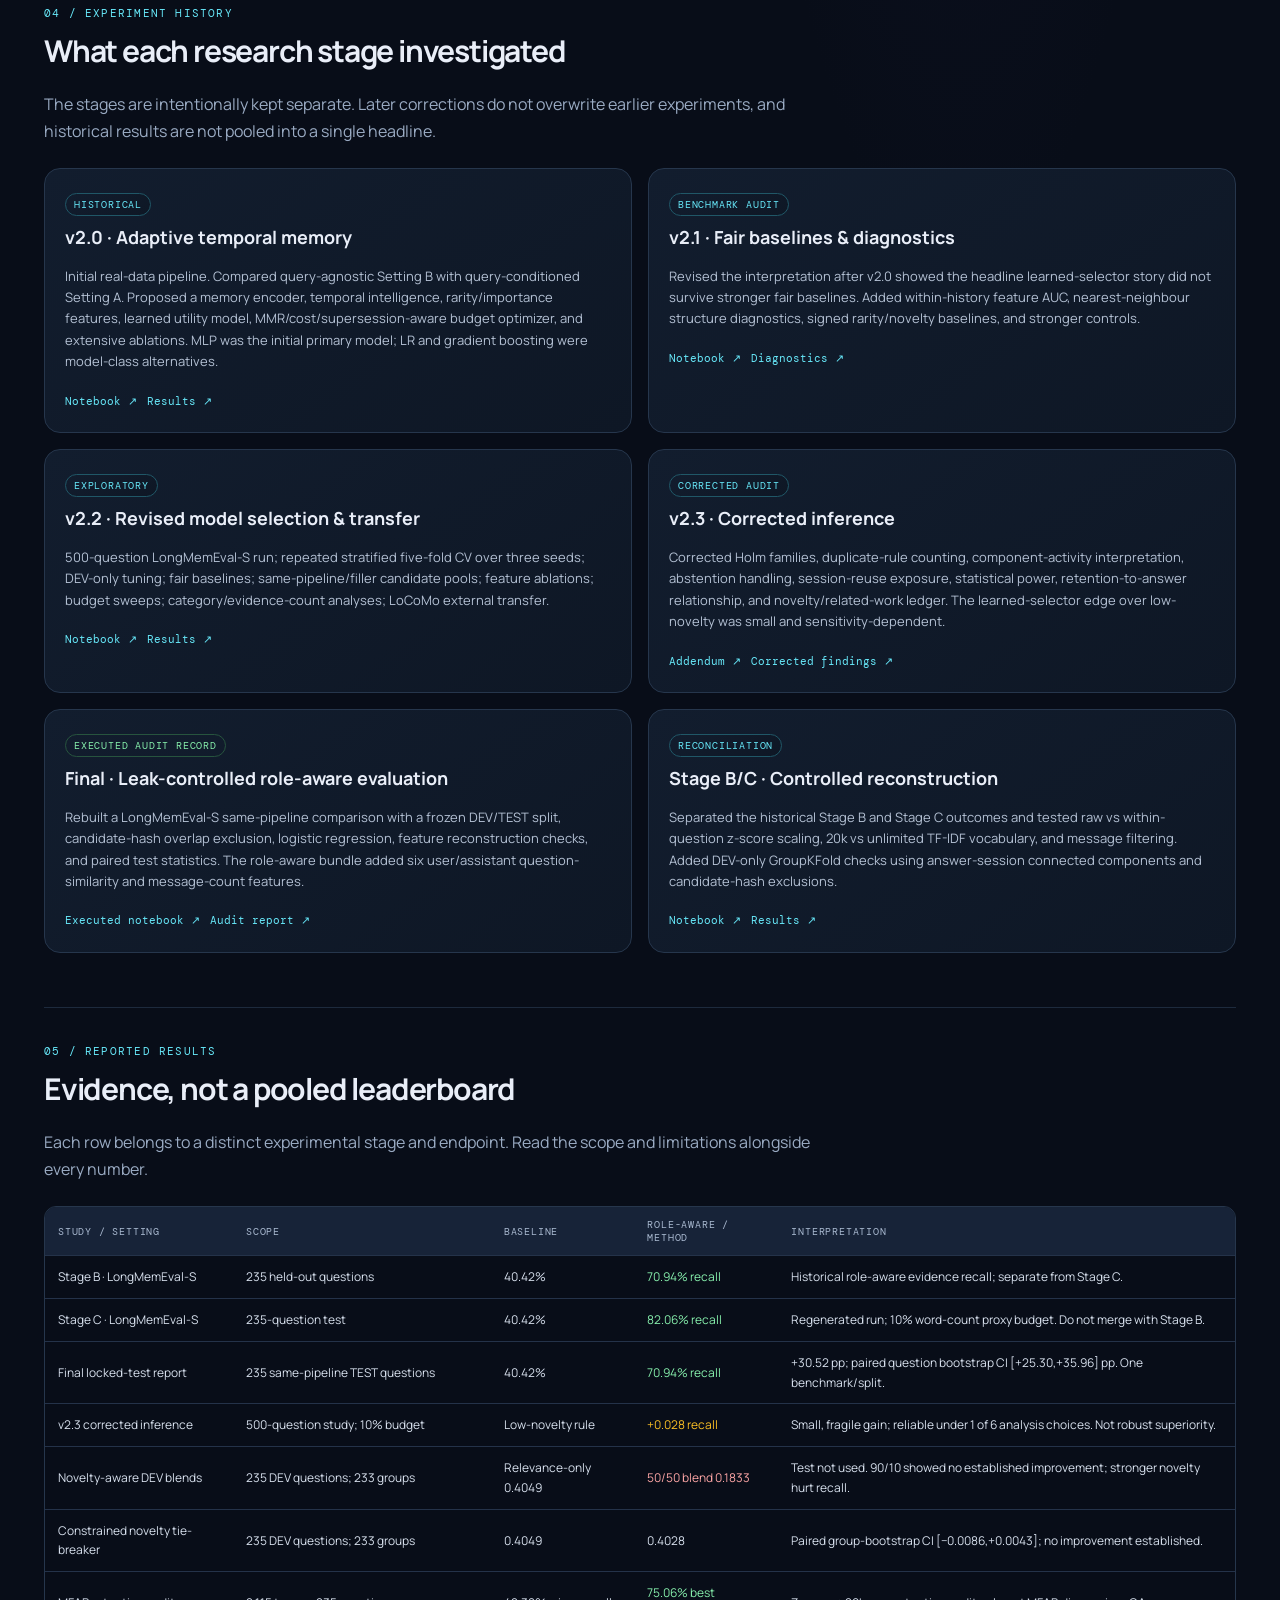
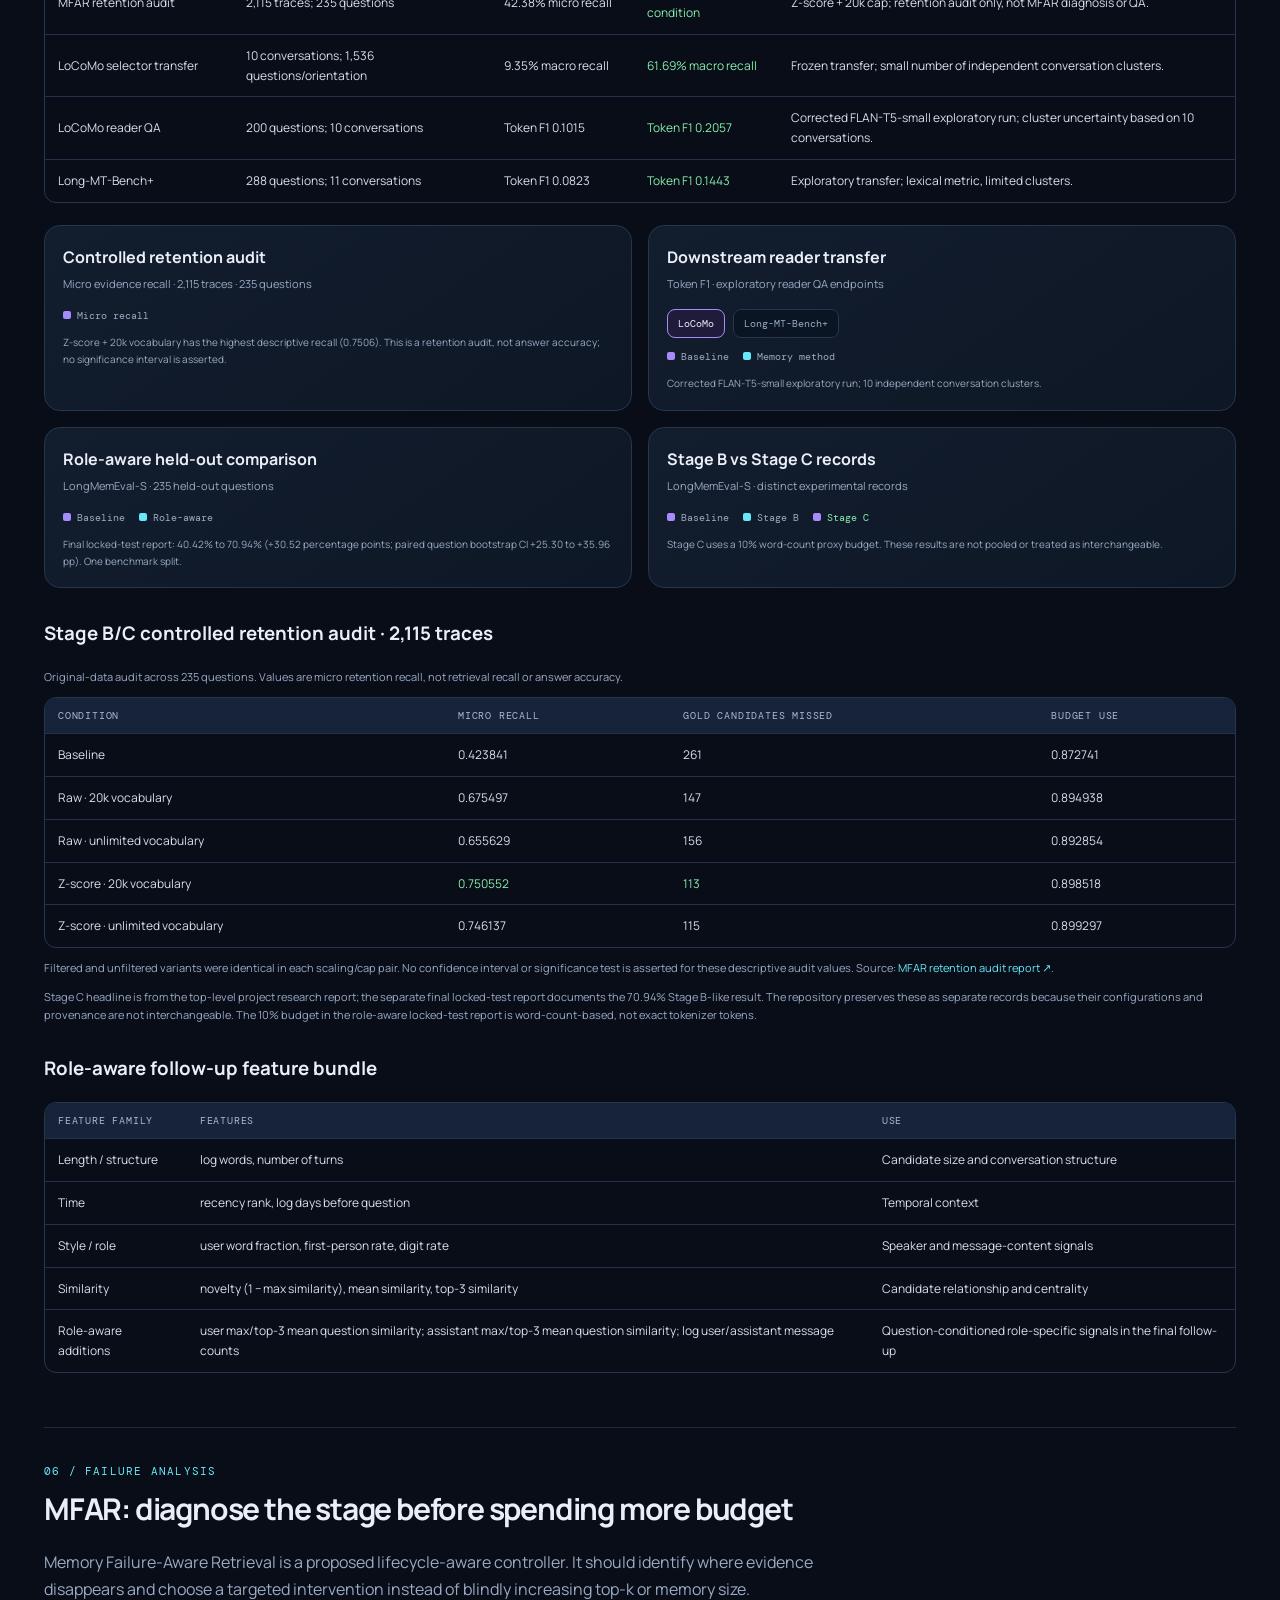
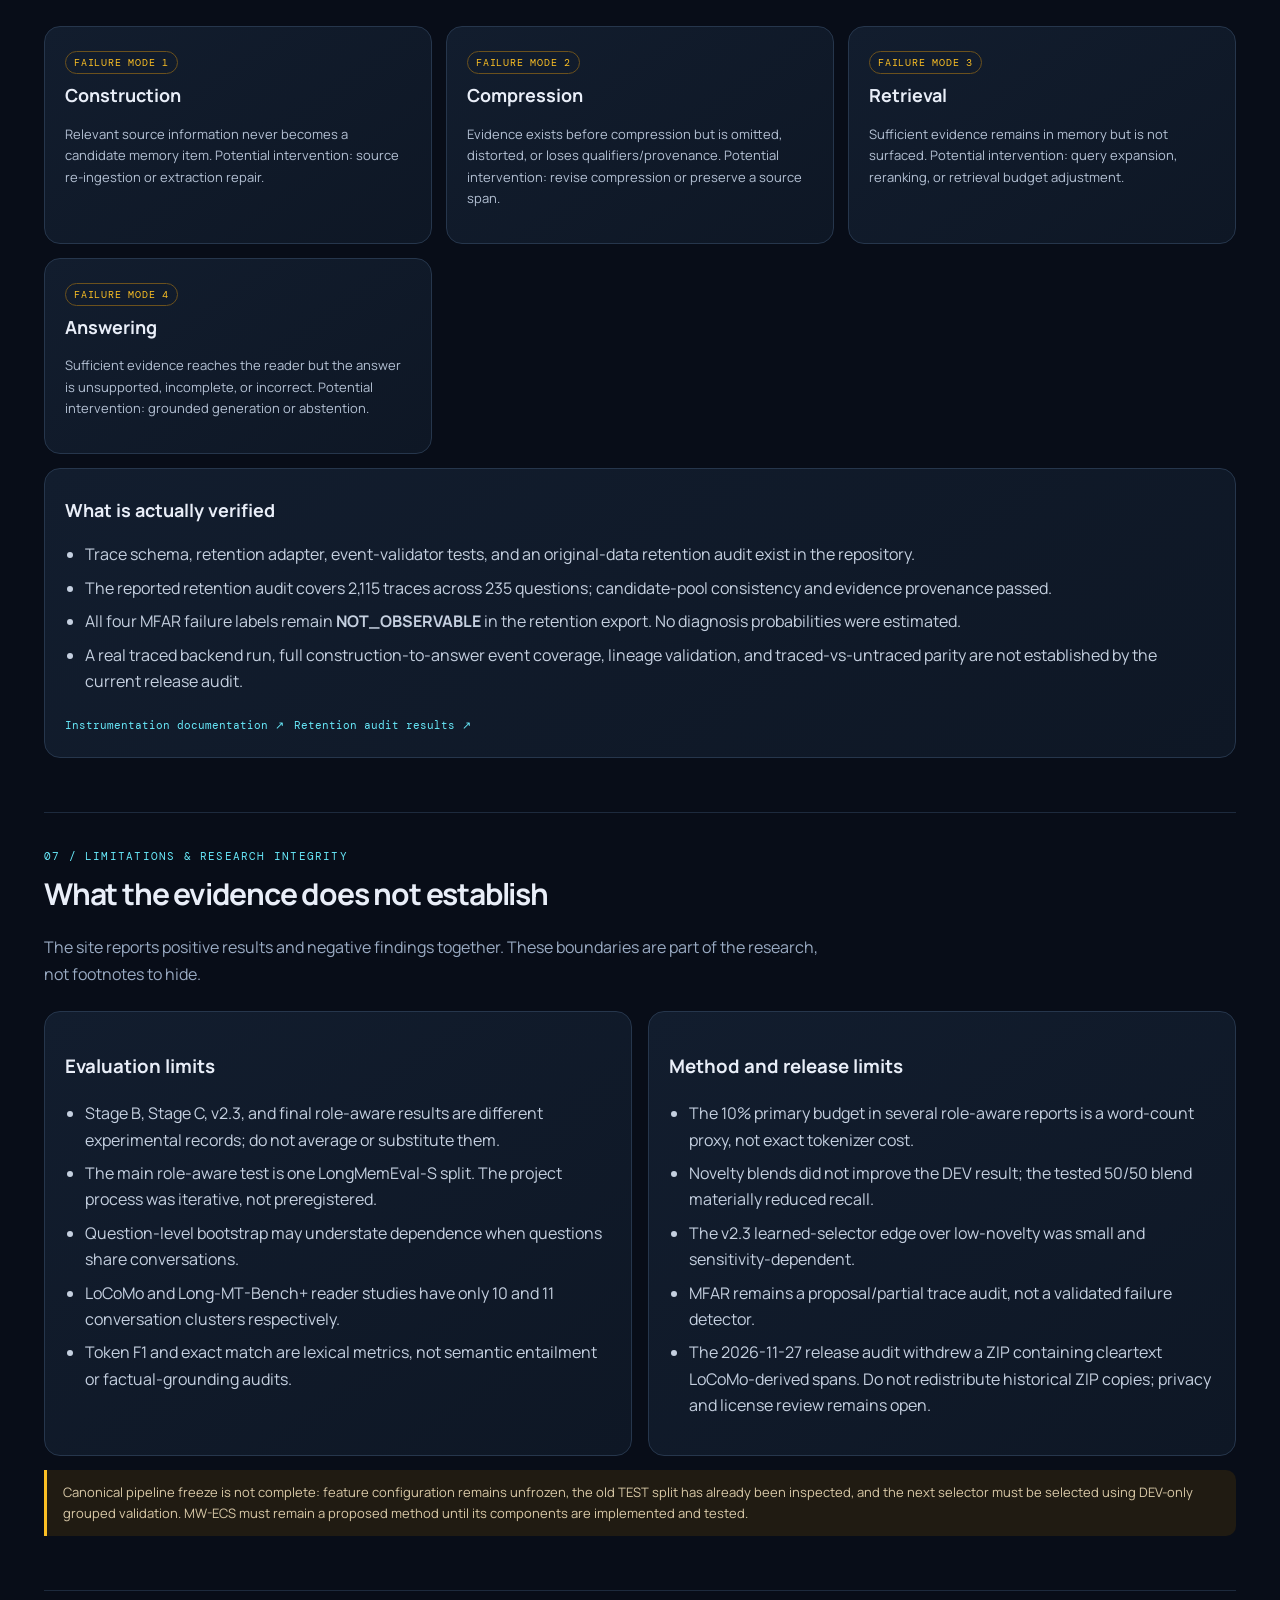
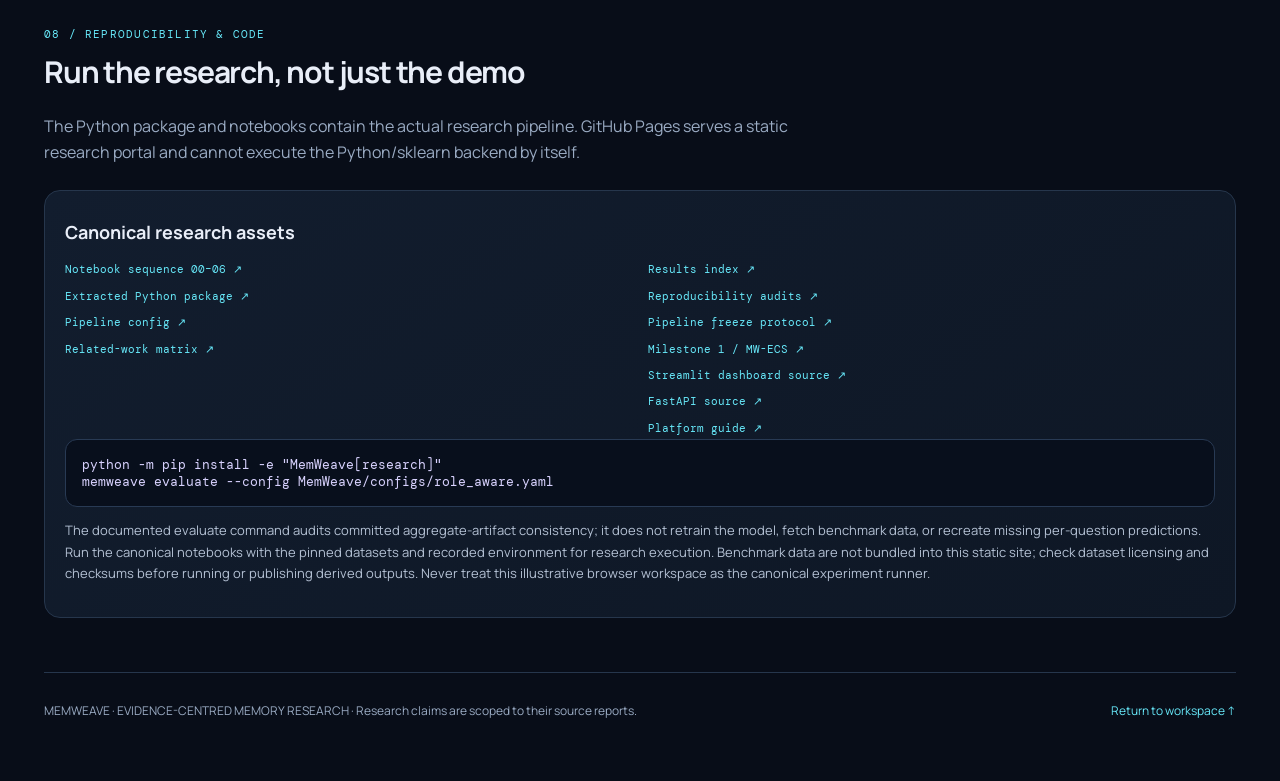
==== commit cf81f1ad: "Add interactive visual result summaries to research portal" ====
--- a/site/index.html
+++ b/site/index.html
@@ -12,7 +12,7 @@
 *{box-sizing:border-box}html{scroll-behavior:smooth}body{margin:0;background:radial-gradient(ellipse at 75% -10%,#22204b 0,transparent 38%),var(--bg);color:var(--text);font-family:var(--sans);line-height:1.65}
 a{color:var(--cyan);text-decoration:none}a:hover{text-decoration:underline}.top{height:68px;border-bottom:1px solid var(--line);display:flex;align-items:center;justify-content:space-between;padding:0 max(24px,calc((100vw - 1240px)/2));position:sticky;top:0;background:#080d18ed;backdrop-filter:blur(14px);z-index:5}.brand{color:var(--text);font-weight:800;letter-spacing:-.04em;font-size:20px}.brand b{display:inline-grid;place-items:center;width:30px;height:30px;border-radius:9px;background:linear-gradient(135deg,#8b5cf6,#22d3ee);color:#09111d;margin-right:8px}.brand span{color:var(--purple)}nav{display:flex;gap:24px;align-items:center;font-size:13px;color:var(--muted)}nav a{color:var(--muted)}nav a.active{color:var(--text)}nav .nav-cta{color:#08111e;background:linear-gradient(100deg,#a78bfa,#67e8f9);padding:9px 13px;border-radius:9px;font-weight:800}.hero-note{font:11px var(--mono)!important;color:#91a1ba!important;margin-top:17px!important;max-width:720px!important}.hero{max-width:1000px}.hero p{max-width:820px}.hero-actions .btn{transition:transform .18s ease,border-color .18s ease}.hero-actions .btn:hover{transform:translateY(-2px);text-decoration:none;border-color:#7c8ba8}.hero-actions .btn.primary:hover{filter:brightness(1.08)}.wrap{max-width:1240px;margin:auto;padding:0 24px}.hero{padding:76px 0 52px;max-width:920px}.eyebrow,.kicker,.tag{font:11px var(--mono);letter-spacing:.11em;text-transform:uppercase;color:var(--cyan)}h1{font-size:clamp(38px,6vw,66px);letter-spacing:-.065em;line-height:1.04;margin:16px 0 22px}.hero p{font-size:18px;color:#b8c5d8;max-width:790px}.hero strong{color:#fff}.hero-actions{display:flex;gap:12px;flex-wrap:wrap;margin-top:28px}.btn{border:1px solid var(--line);border-radius:10px;padding:11px 16px;color:var(--text);font-weight:700;font-size:13px;display:inline-block}.btn.primary{background:linear-gradient(100deg,#7c3aed,#2563eb);border:0}.grid{display:grid;grid-template-columns:repeat(4,1fr);gap:14px;margin:24px 0 54px}.stat,.panel,.method,.result,.audit{background:linear-gradient(145deg,#121d2e,#0e1725);border:1px solid var(--line);border-radius:16px;padding:20px}.stat strong{display:block;font-size:30px;letter-spacing:-.05em}.stat span{font:10px var(--mono);color:var(--muted);letter-spacing:.08em;text-transform:uppercase}.stat small{display:block;color:var(--muted);font-size:11px;margin-top:4px}.section{padding:36px 0 54px;border-top:1px solid #1d2a3d;scroll-margin-top:85px}.section-head{max-width:780px;margin-bottom:24px}.section h2{font-size:30px;letter-spacing:-.04em;margin:6px 0 8px}.section-head p,.muted{color:var(--muted)}.two{display:grid;grid-template-columns:1fr 1fr;gap:16px}.three{display:grid;grid-template-columns:repeat(3,1fr);gap:14px}.method h3,.panel h3{margin:7px 0;font-size:18px}.method p,.panel p{color:#b4c1d4;font-size:13px}.status{display:inline-block;font:10px var(--mono);letter-spacing:.08em;text-transform:uppercase;border-radius:99px;padding:4px 8px;border:1px solid var(--line);color:var(--muted)}.status.done{color:var(--green);border-color:#27543e}.status.proposed{color:var(--amber);border-color:#6b511d}.status.audit{color:var(--cyan);border-color:#205767}.list{padding-left:20px;color:#c5d0e0}.list li{margin:7px 0}.formula{padding:16px;background:#080f1c;border:1px solid #283a54;border-radius:12px;font:13px var(--mono);color:#d8d2fe;overflow-x:auto}.table-wrap{overflow:auto;border:1px solid var(--line);border-radius:12px}table{width:100%;border-collapse:collapse;min-width:640px;font-size:12px}th,td{padding:11px 13px;text-align:left;border-bottom:1px solid #243249}th{background:#172338;color:#a9b9d0;font:10px var(--mono);text-transform:uppercase;letter-spacing:.08em}td{color:#d7e0ed}tr:last-child td{border-bottom:0}.good{color:var(--green)}.warn{color:var(--amber)}.bad{color:var(--red)}.small{font-size:11px;color:var(--muted)}.code-link{font:11px var(--mono);display:inline-block;margin:4px 10px 4px 0}.sim-controls{display:grid;grid-template-columns:repeat(4,1fr);gap:12px;margin:18px 0}.sim-controls label{font:10px var(--mono);color:var(--muted);display:grid;gap:7px}.sim-controls select,.sim-controls input{width:100%;background:#080f1c;color:var(--text);border:1px solid #31425b;border-radius:8px;padding:9px}.sim-results{display:grid;grid-template-columns:1fr 1fr;gap:14px}.candidate{padding:12px;border:1px solid var(--line);border-radius:10px;margin:8px 0;background:#0b1422}.candidate strong{display:block}.candidate small{color:var(--muted);font:10px var(--mono)}.candidate.selected{border-color:#5b45a5;background:#171632}.meter{height:7px;background:#26354b;border-radius:10px;overflow:hidden}.meter i{display:block;height:100%;background:linear-gradient(90deg,#8b5cf6,#22d3ee)}.foot{padding:28px 0 60px;border-top:1px solid var(--line);color:var(--muted);font-size:12px}.navchips{display:flex;flex-wrap:wrap;gap:8px;margin:10px 0 28px}.navchips a{font:10px var(--mono);padding:7px 10px;border:1px solid var(--line);border-radius:99px;color:#b8c6da}.callout{border-left:3px solid var(--amber);padding:12px 16px;background:#201b12;border-radius:0 10px 10px 0;color:#d9c9a7;font-size:13px}.metricline{display:flex;gap:10px;flex-wrap:wrap}.metricline span{background:#0a1422;border:1px solid var(--line);padding:8px 11px;border-radius:8px;font:11px var(--mono);color:#c8d5e8}
 @media(max-width:900px){.grid{grid-template-columns:repeat(2,1fr)}.three{grid-template-columns:1fr 1fr}.two{grid-template-columns:1fr}.sim-controls{grid-template-columns:1fr 1fr}}@media(max-width:600px){.top{padding:0 14px}.top nav{gap:10px;font-size:11px}.wrap{padding:0 16px}.hero{padding-top:48px}.grid,.three,.sim-results,.sim-controls{grid-template-columns:1fr}.stat strong{font-size:25px}}
-</style>
+.results-visuals{display:grid;grid-template-columns:repeat(2,minmax(0,1fr));gap:16px;margin:22px 0 30px}.viz-card{background:linear-gradient(145deg,#121d2e,#0e1725);border:1px solid var(--line);border-radius:16px;padding:18px;min-width:0}.viz-card h3{margin:0 0 5px;font-size:16px}.viz-card .viz-sub{font-size:11px;color:var(--muted);margin:0 0 16px}.viz-card svg{width:100%;height:auto;display:block;overflow:visible}.viz-card .viz-note{font-size:10px;color:var(--muted);margin:12px 0 0}.viz-legend{display:flex;gap:14px;flex-wrap:wrap;font:10px var(--mono);color:var(--muted);margin-top:10px}.viz-legend span:before{content:"";display:inline-block;width:8px;height:8px;border-radius:2px;background:var(--purple);margin-right:6px}.viz-legend span.alt:before{background:var(--cyan)}.viz-controls{display:flex;gap:8px;flex-wrap:wrap;margin:12px 0}.viz-controls button{background:#0a1422;border:1px solid var(--line);color:var(--muted);border-radius:8px;padding:7px 10px;font:10px var(--mono);cursor:pointer}.viz-controls button[aria-pressed="true"]{color:var(--text);border-color:var(--purple);background:#201b3a}.viz-caption{display:flex;justify-content:space-between;gap:10px;font:10px var(--mono);color:var(--muted);margin-top:10px}.viz-bar-label{font:10px var(--mono);fill:#b9c7dc}.viz-value{font:10px var(--mono);fill:#eef3ff}.viz-gridline{stroke:#293951;stroke-width:1;stroke-dasharray:3 4}.viz-bar-a{fill:#9b8cff}.viz-bar-b{fill:#68dce9}.viz-bar-c{fill:#79dfb5}@media(max-width:760px){.results-visuals{grid-template-columns:1fr}.viz-card{padding:14px}}</style>
 </head>
 <body>
 <header class="top"><a class="brand" href="./" aria-label="MemWeave home"><b>M</b>memweave<span>.</span></a><nav><a class="nav-cta" href="./workspace.html">Open workspace ↗</a><a class="active" href="#question">Research</a><a href="https://github.com/tishaaaaaaaaa5-sketch/memweavee" target="_blank" rel="noreferrer">Source ↗</a></nav></header>
@@ -98,7 +98,12 @@
 <tr><td>LoCoMo reader QA</td><td>200 questions; 10 conversations</td><td>Token F1 0.1015</td><td class="good">Token F1 0.2057</td><td>Corrected FLAN-T5-small exploratory run; cluster uncertainty based on 10 conversations.</td></tr>
 <tr><td>Long-MT-Bench+</td><td>288 questions; 11 conversations</td><td>Token F1 0.0823</td><td class="good">Token F1 0.1443</td><td>Exploratory transfer; lexical metric, limited clusters.</td></tr>
 </tbody></table></div>
-<h3 style="margin-top:26px">Stage B/C controlled retention audit · 2,115 traces</h3><p class="small">Original-data audit across 235 questions. Values are micro retention recall, not retrieval recall or answer accuracy.</p><div class="table-wrap"><table><thead><tr><th>Condition</th><th>Micro recall</th><th>Gold candidates missed</th><th>Budget use</th></tr></thead><tbody><tr><td>Baseline</td><td>0.423841</td><td>261</td><td>0.872741</td></tr><tr><td>Raw · 20k vocabulary</td><td>0.675497</td><td>147</td><td>0.894938</td></tr><tr><td>Raw · unlimited vocabulary</td><td>0.655629</td><td>156</td><td>0.892854</td></tr><tr><td>Z-score · 20k vocabulary</td><td class="good">0.750552</td><td class="good">113</td><td>0.898518</td></tr><tr><td>Z-score · unlimited vocabulary</td><td>0.746137</td><td>115</td><td>0.899297</td></tr></tbody></table></div><p class="small">Filtered and unfiltered variants were identical in each scaling/cap pair. No confidence interval or significance test is asserted for these descriptive audit values. Source: <a href="https://github.com/tishaaaaaaaaa5-sketch/memweavee/blob/main/MemWeave/results/stage_bc_2026-11-26/MFAR_RETENTION_AUDIT_RESULTS.md">MFAR retention audit report ↗</a>.</p><p class="small">Stage C headline is from the top-level project research report; the separate final locked-test report documents the 70.94% Stage B-like result. The repository preserves these as separate records because their configurations and provenance are not interchangeable. The 10% budget in the role-aware locked-test report is word-count-based, not exact tokenizer tokens.</p>
+<div class="results-visuals" aria-label="Interactive research result charts">
+<article class="viz-card"><h3>Controlled retention audit</h3><p class="viz-sub">Micro evidence recall · 2,115 traces · 235 questions</p><div id="stagebc-chart" role="img" aria-label="Bar chart comparing micro evidence recall across five controlled conditions"></div><div class="viz-legend"><span>Micro recall</span></div><p class="viz-note">Z-score + 20k vocabulary has the highest descriptive recall (0.7506). This is a retention audit, not answer accuracy; no significance interval is asserted.</p></article>
+<article class="viz-card"><h3>Downstream reader transfer</h3><p class="viz-sub">Token F1 · exploratory reader QA endpoints</p><div class="viz-controls" role="group" aria-label="Choose reader QA dataset"><button type="button" data-reader="locomo" aria-pressed="true">LoCoMo</button><button type="button" data-reader="longmt" aria-pressed="false">Long-MT-Bench+</button></div><div id="reader-chart" role="img" aria-label="Bar chart comparing baseline and retained-memory reader token F1"></div><div class="viz-legend"><span>Baseline</span><span class="alt">Memory method</span></div><p class="viz-note" id="reader-note">Corrected FLAN-T5-small exploratory run; 10 independent conversation clusters.</p></article>
+<article class="viz-card"><h3>Role-aware held-out comparison</h3><p class="viz-sub">LongMemEval-S · 235 held-out questions</p><div id="role-chart" role="img" aria-label="Bar chart showing baseline recall compared with role-aware evidence recall"></div><div class="viz-legend"><span>Baseline</span><span class="alt">Role-aware</span></div><p class="viz-note">Final locked-test report: 40.42% to 70.94% (+30.52 percentage points; paired question bootstrap CI +25.30 to +35.96 pp). One benchmark split.</p></article>
+<article class="viz-card"><h3>Stage B vs Stage C records</h3><p class="viz-sub">LongMemEval-S · distinct experimental records</p><div id="stage-chart" role="img" aria-label="Bar chart showing baseline, Stage B and Stage C evidence recall"></div><div class="viz-legend"><span>Baseline</span><span class="alt">Stage B</span><span style="color:var(--green)">Stage C</span></div><p class="viz-note">Stage C uses a 10% word-count proxy budget. These results are not pooled or treated as interchangeable.</p></article>
+</div><h3 style="margin-top:26px">Stage B/C controlled retention audit · 2,115 traces</h3><p class="small">Original-data audit across 235 questions. Values are micro retention recall, not retrieval recall or answer accuracy.</p><div class="table-wrap"><table><thead><tr><th>Condition</th><th>Micro recall</th><th>Gold candidates missed</th><th>Budget use</th></tr></thead><tbody><tr><td>Baseline</td><td>0.423841</td><td>261</td><td>0.872741</td></tr><tr><td>Raw · 20k vocabulary</td><td>0.675497</td><td>147</td><td>0.894938</td></tr><tr><td>Raw · unlimited vocabulary</td><td>0.655629</td><td>156</td><td>0.892854</td></tr><tr><td>Z-score · 20k vocabulary</td><td class="good">0.750552</td><td class="good">113</td><td>0.898518</td></tr><tr><td>Z-score · unlimited vocabulary</td><td>0.746137</td><td>115</td><td>0.899297</td></tr></tbody></table></div><p class="small">Filtered and unfiltered variants were identical in each scaling/cap pair. No confidence interval or significance test is asserted for these descriptive audit values. Source: <a href="https://github.com/tishaaaaaaaaa5-sketch/memweavee/blob/main/MemWeave/results/stage_bc_2026-11-26/MFAR_RETENTION_AUDIT_RESULTS.md">MFAR retention audit report ↗</a>.</p><p class="small">Stage C headline is from the top-level project research report; the separate final locked-test report documents the 70.94% Stage B-like result. The repository preserves these as separate records because their configurations and provenance are not interchangeable. The 10% budget in the role-aware locked-test report is word-count-based, not exact tokenizer tokens.</p>
 <h3 style="margin-top:28px">Role-aware follow-up feature bundle</h3>
 <div class="table-wrap"><table><thead><tr><th>Feature family</th><th>Features</th><th>Use</th></tr></thead><tbody>
 <tr><td>Length / structure</td><td>log words, number of turns</td><td>Candidate size and conversation structure</td></tr>
@@ -144,4 +149,4 @@
 <footer class="foot">MEMWEAVE · EVIDENCE-CENTRED MEMORY RESEARCH · Research claims are scoped to their source reports. <span style="float:right"><a href="./">Return to workspace ↑</a></span></footer>
 </main>
 <script src="./research.js" defer></script>
-</body></html>+<script src="./charts.js" defer></script></body></html>
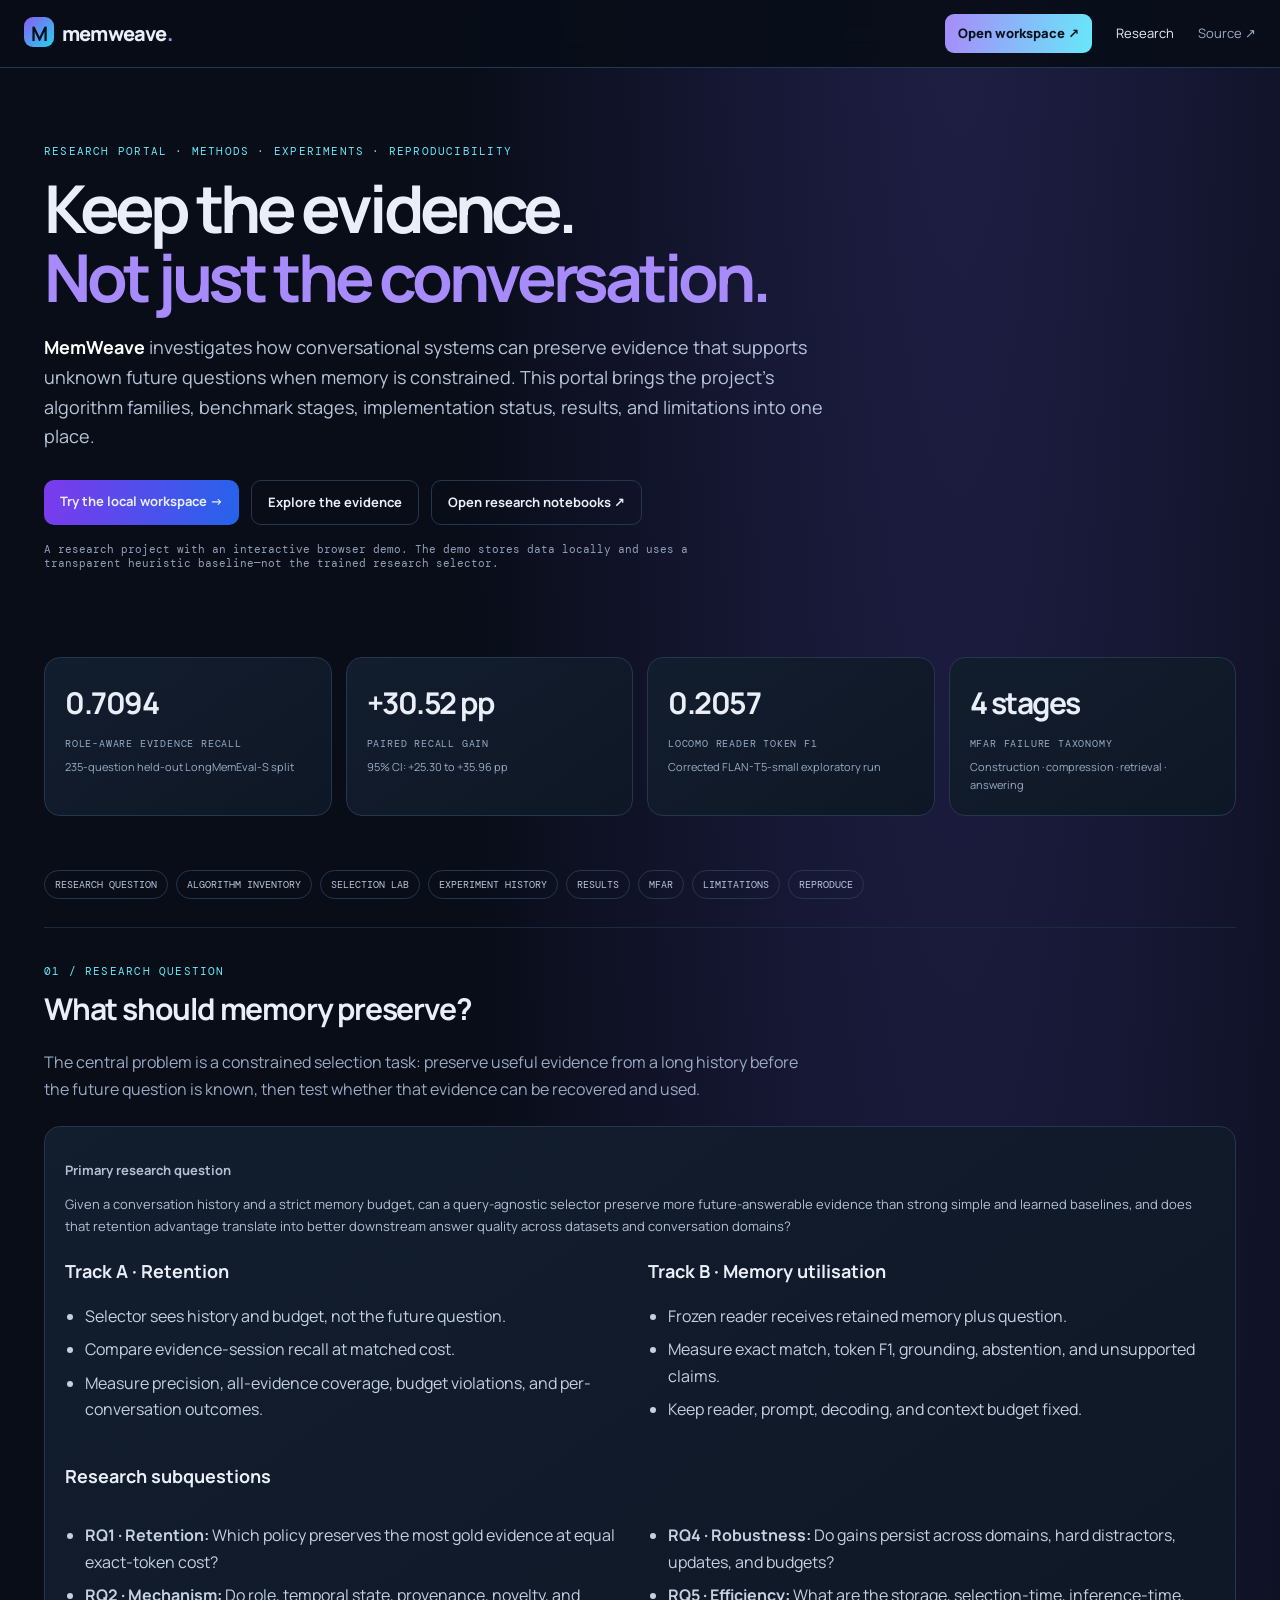
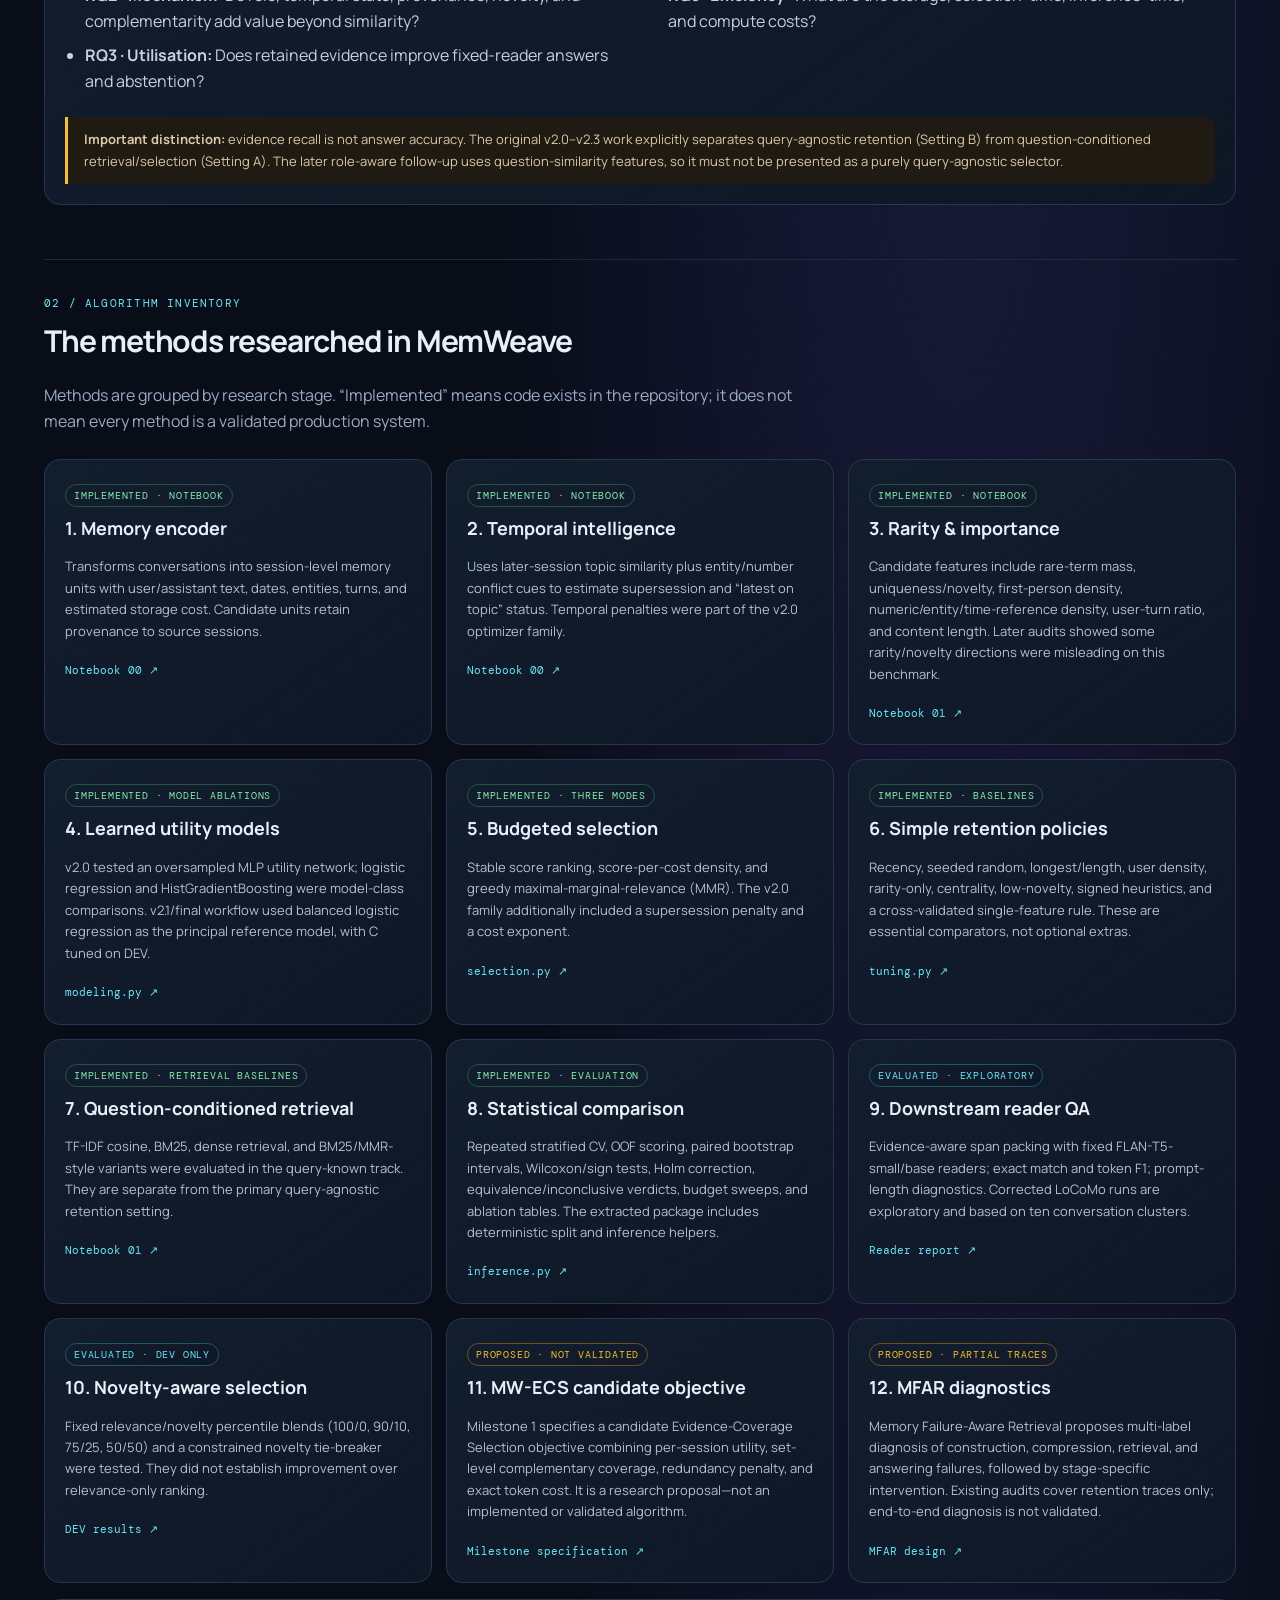
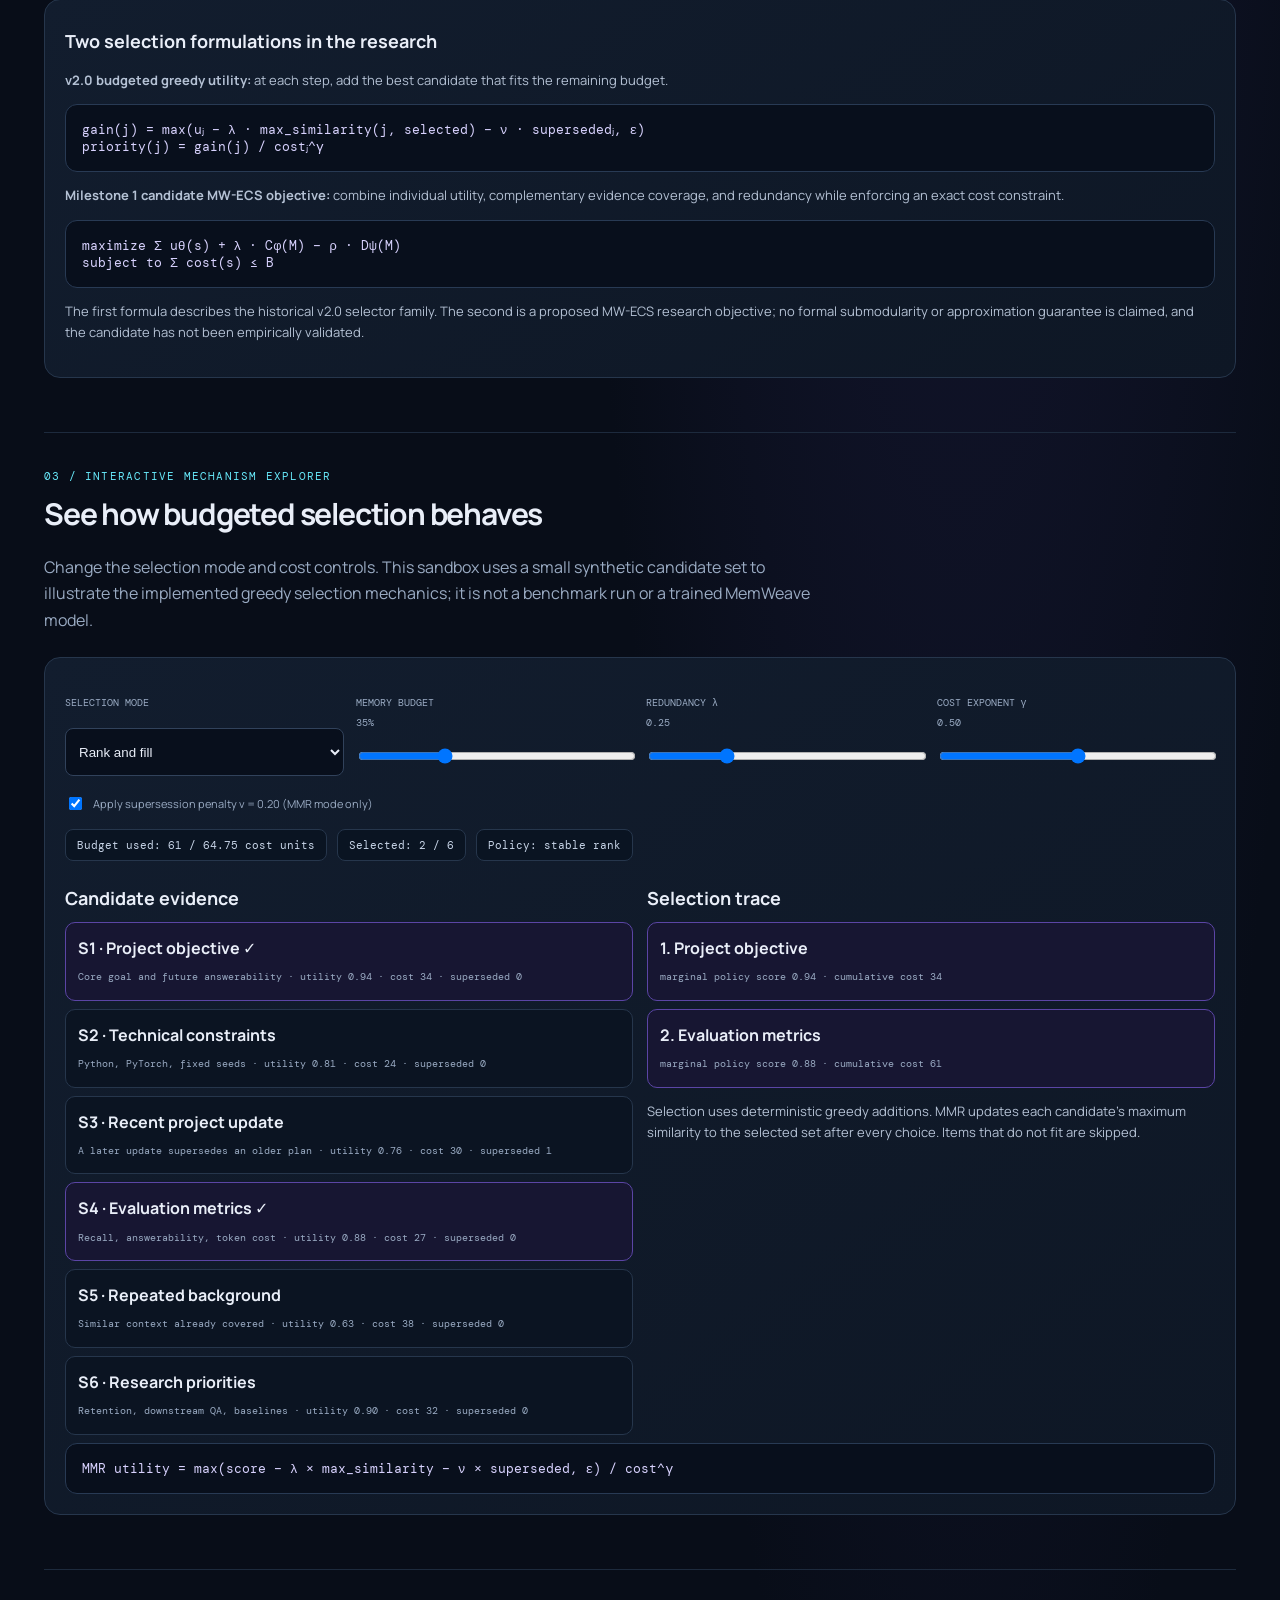
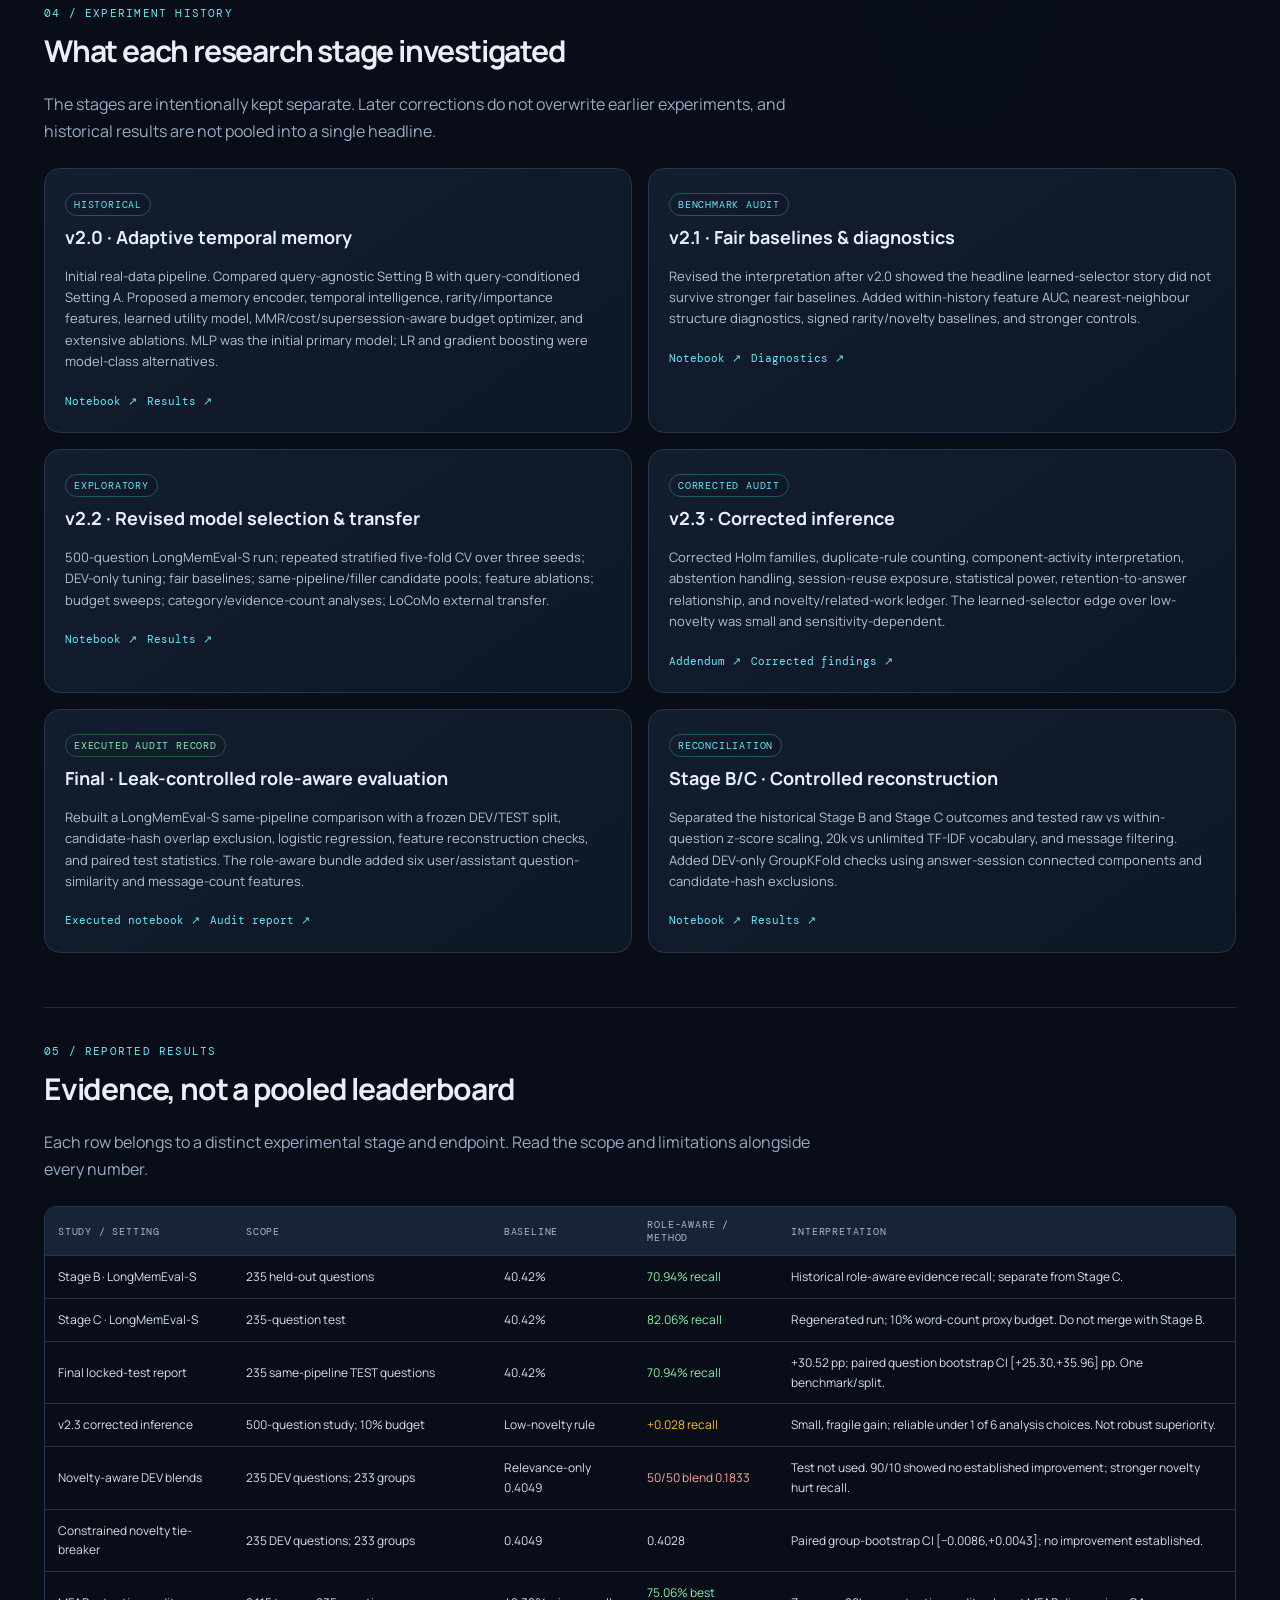
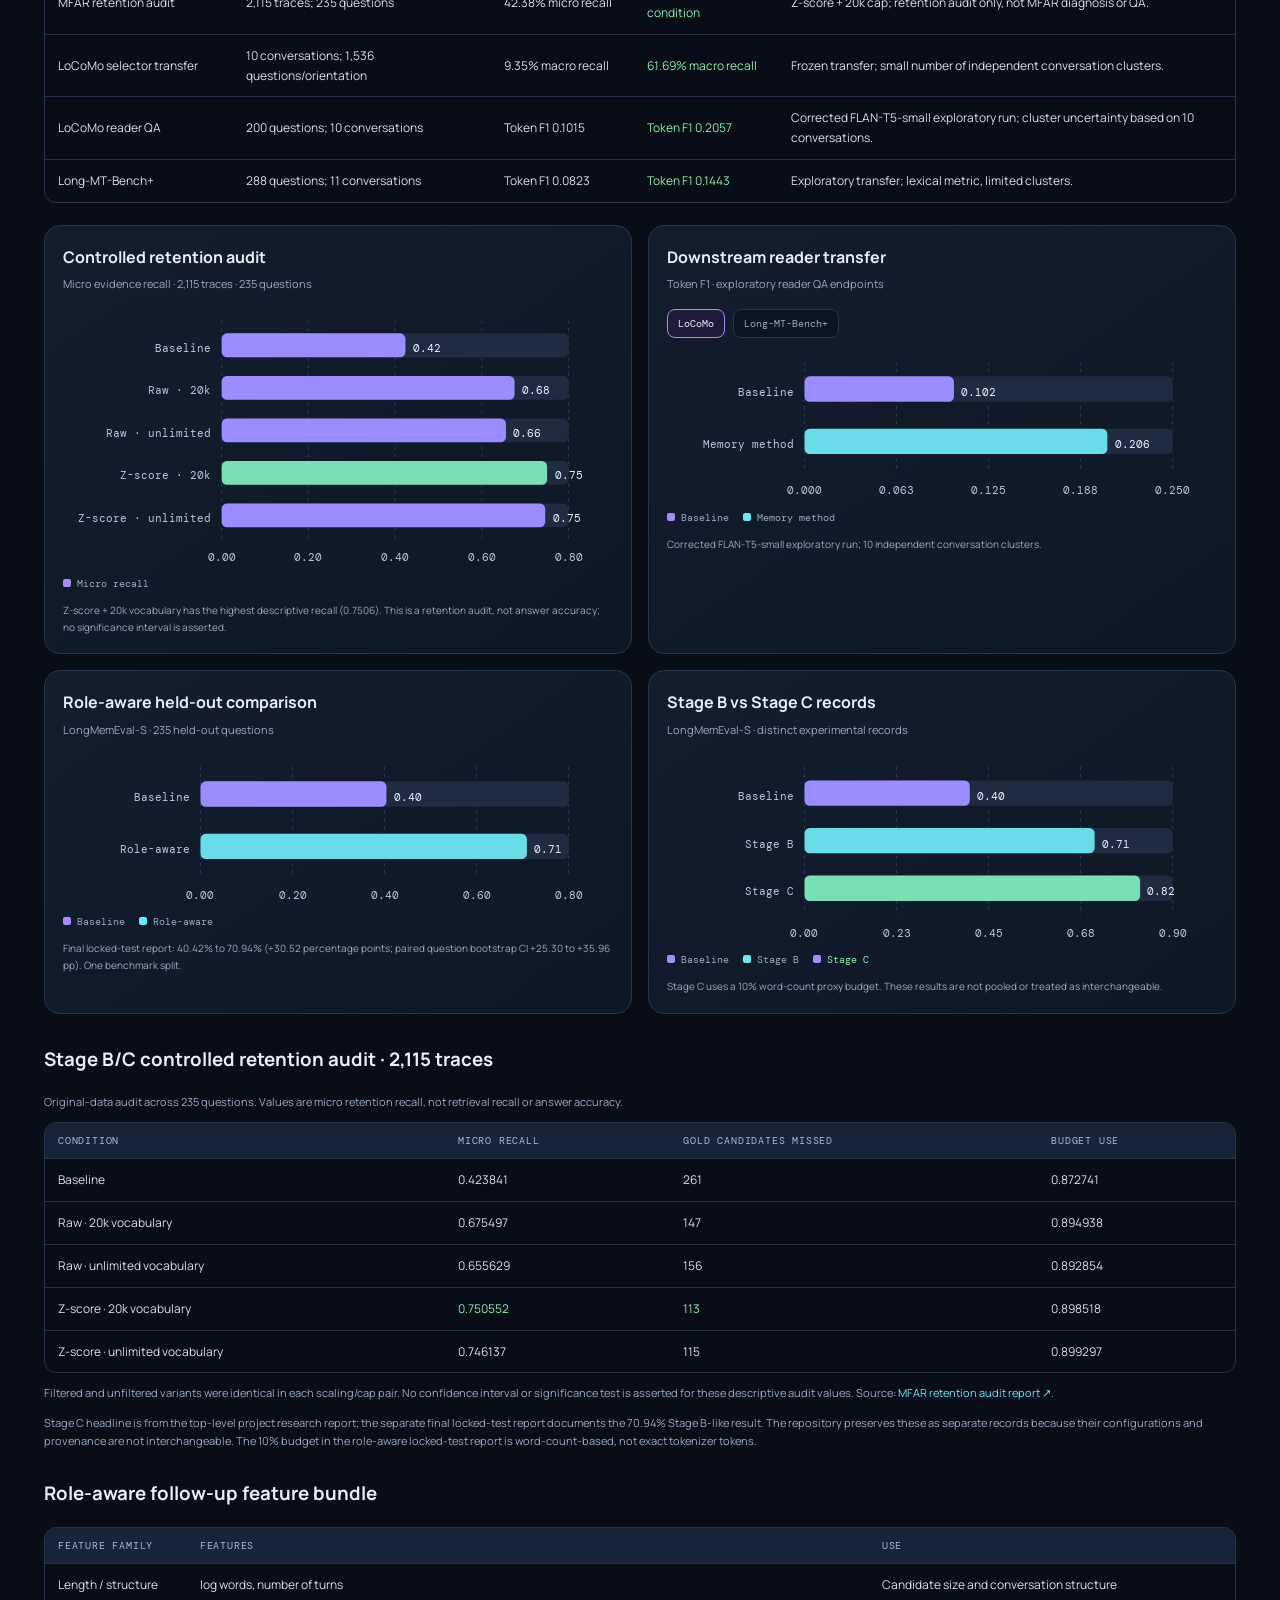
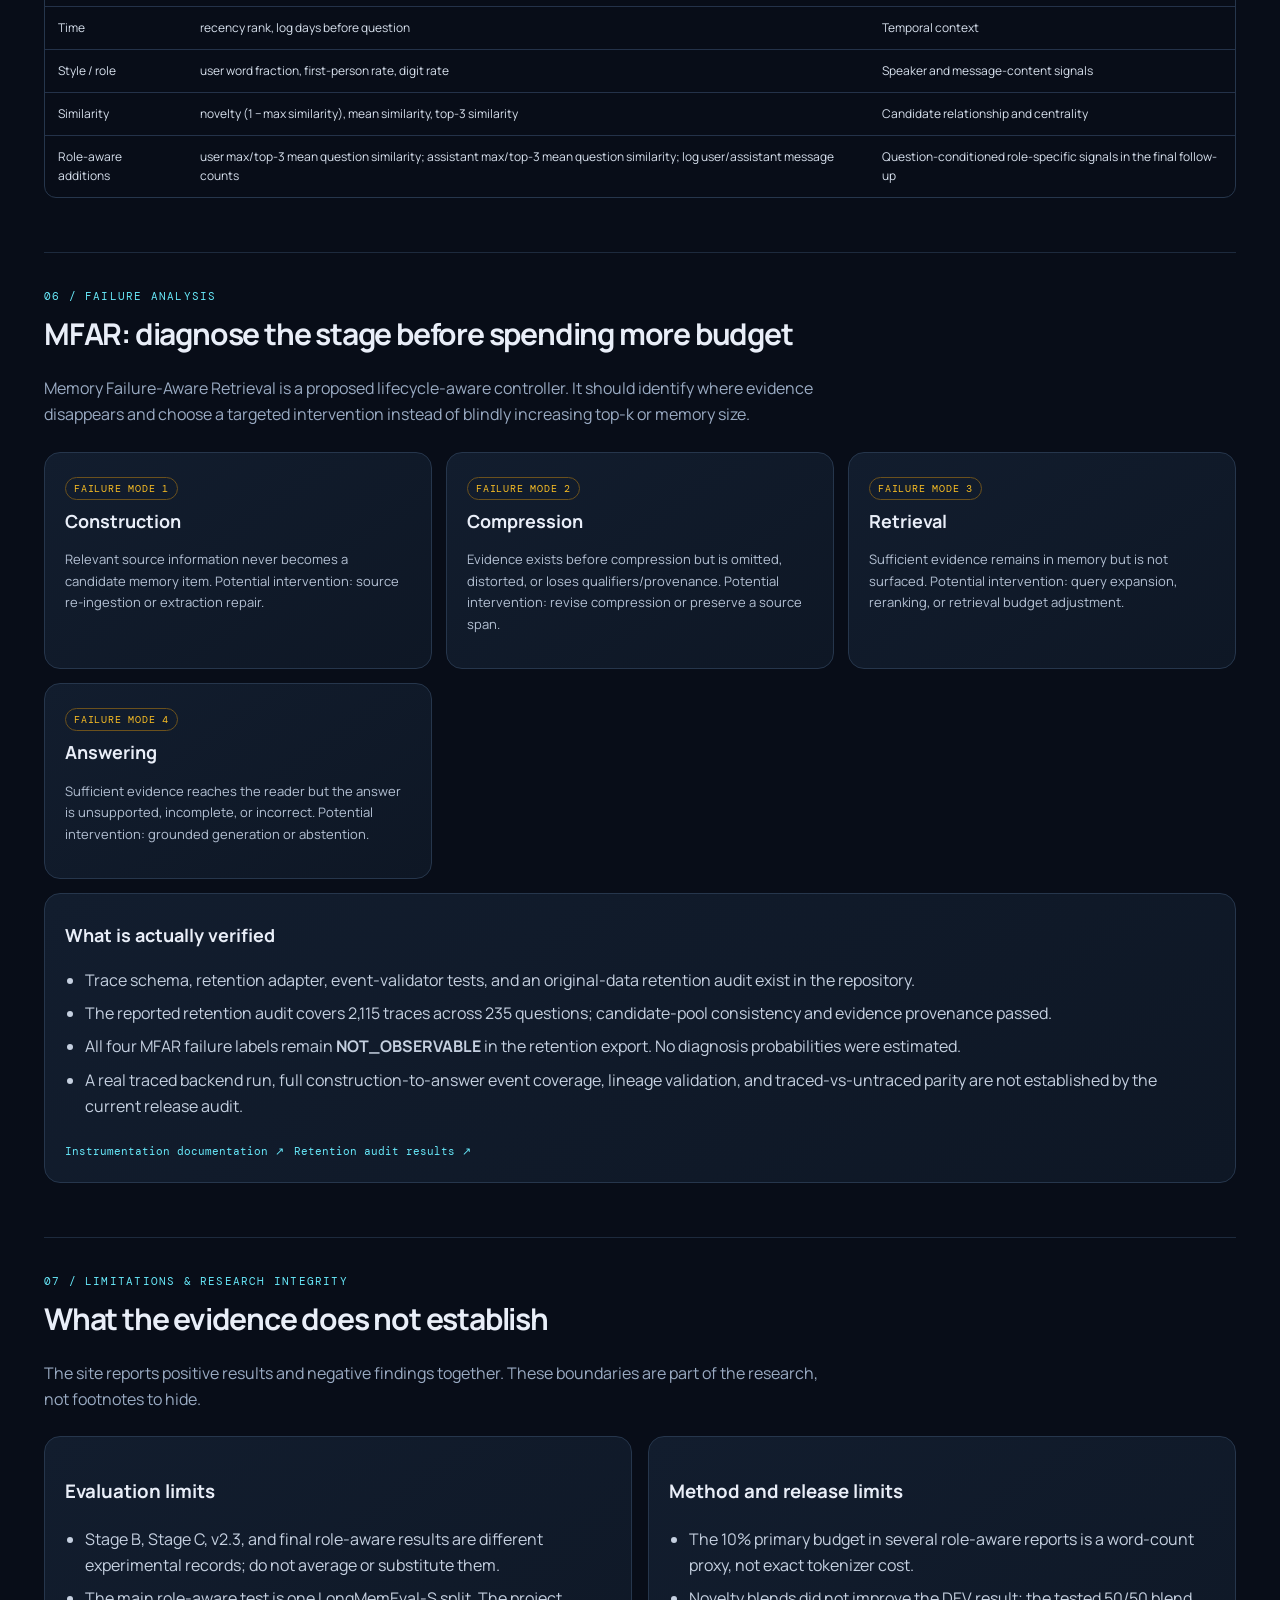
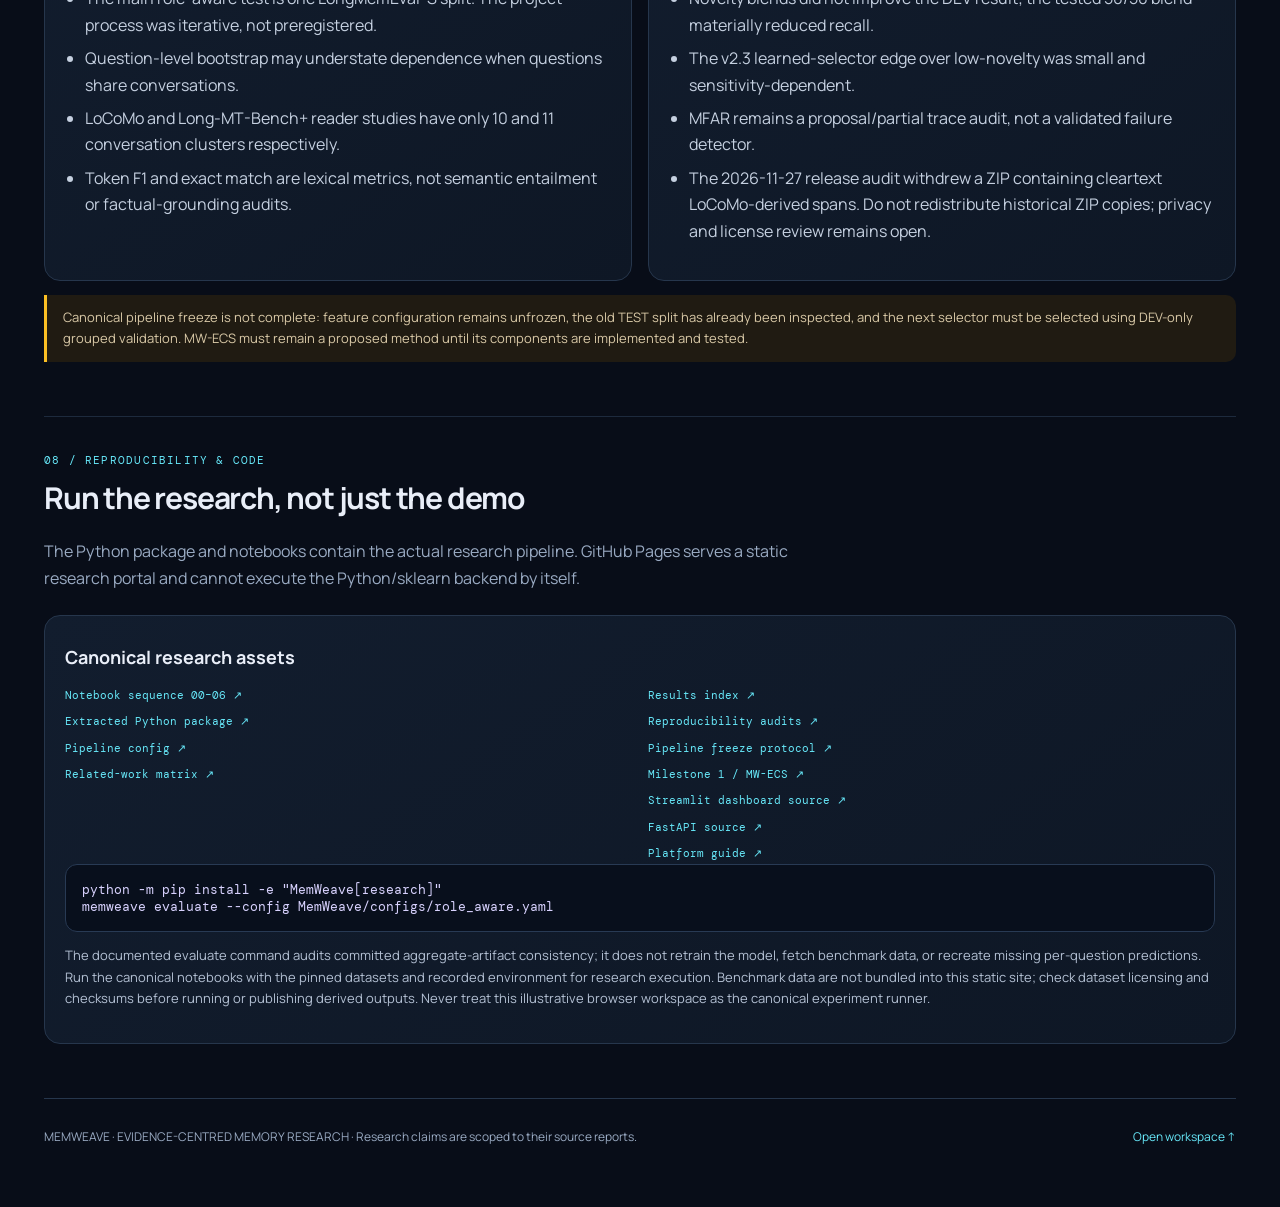
==== commit f1798349: "Fix research portal workspace footer destination" ====
--- a/site/index.html
+++ b/site/index.html
@@ -146,7 +146,7 @@
 <p class="small">The documented evaluate command audits committed aggregate-artifact consistency; it does not retrain the model, fetch benchmark data, or recreate missing per-question predictions. Run the canonical notebooks with the pinned datasets and recorded environment for research execution. Benchmark data are not bundled into this static site; check dataset licensing and checksums before running or publishing derived outputs. Never treat this illustrative browser workspace as the canonical experiment runner.</p>
 </div>
 </section>
-<footer class="foot">MEMWEAVE · EVIDENCE-CENTRED MEMORY RESEARCH · Research claims are scoped to their source reports. <span style="float:right"><a href="./">Return to workspace ↑</a></span></footer>
+<footer class="foot">MEMWEAVE · EVIDENCE-CENTRED MEMORY RESEARCH · Research claims are scoped to their source reports. <span style="float:right"><a href="./workspace.html">Open workspace ↑</a></span></footer>
 </main>
 <script src="./research.js" defer></script>
 <script src="./charts.js" defer></script></body></html>
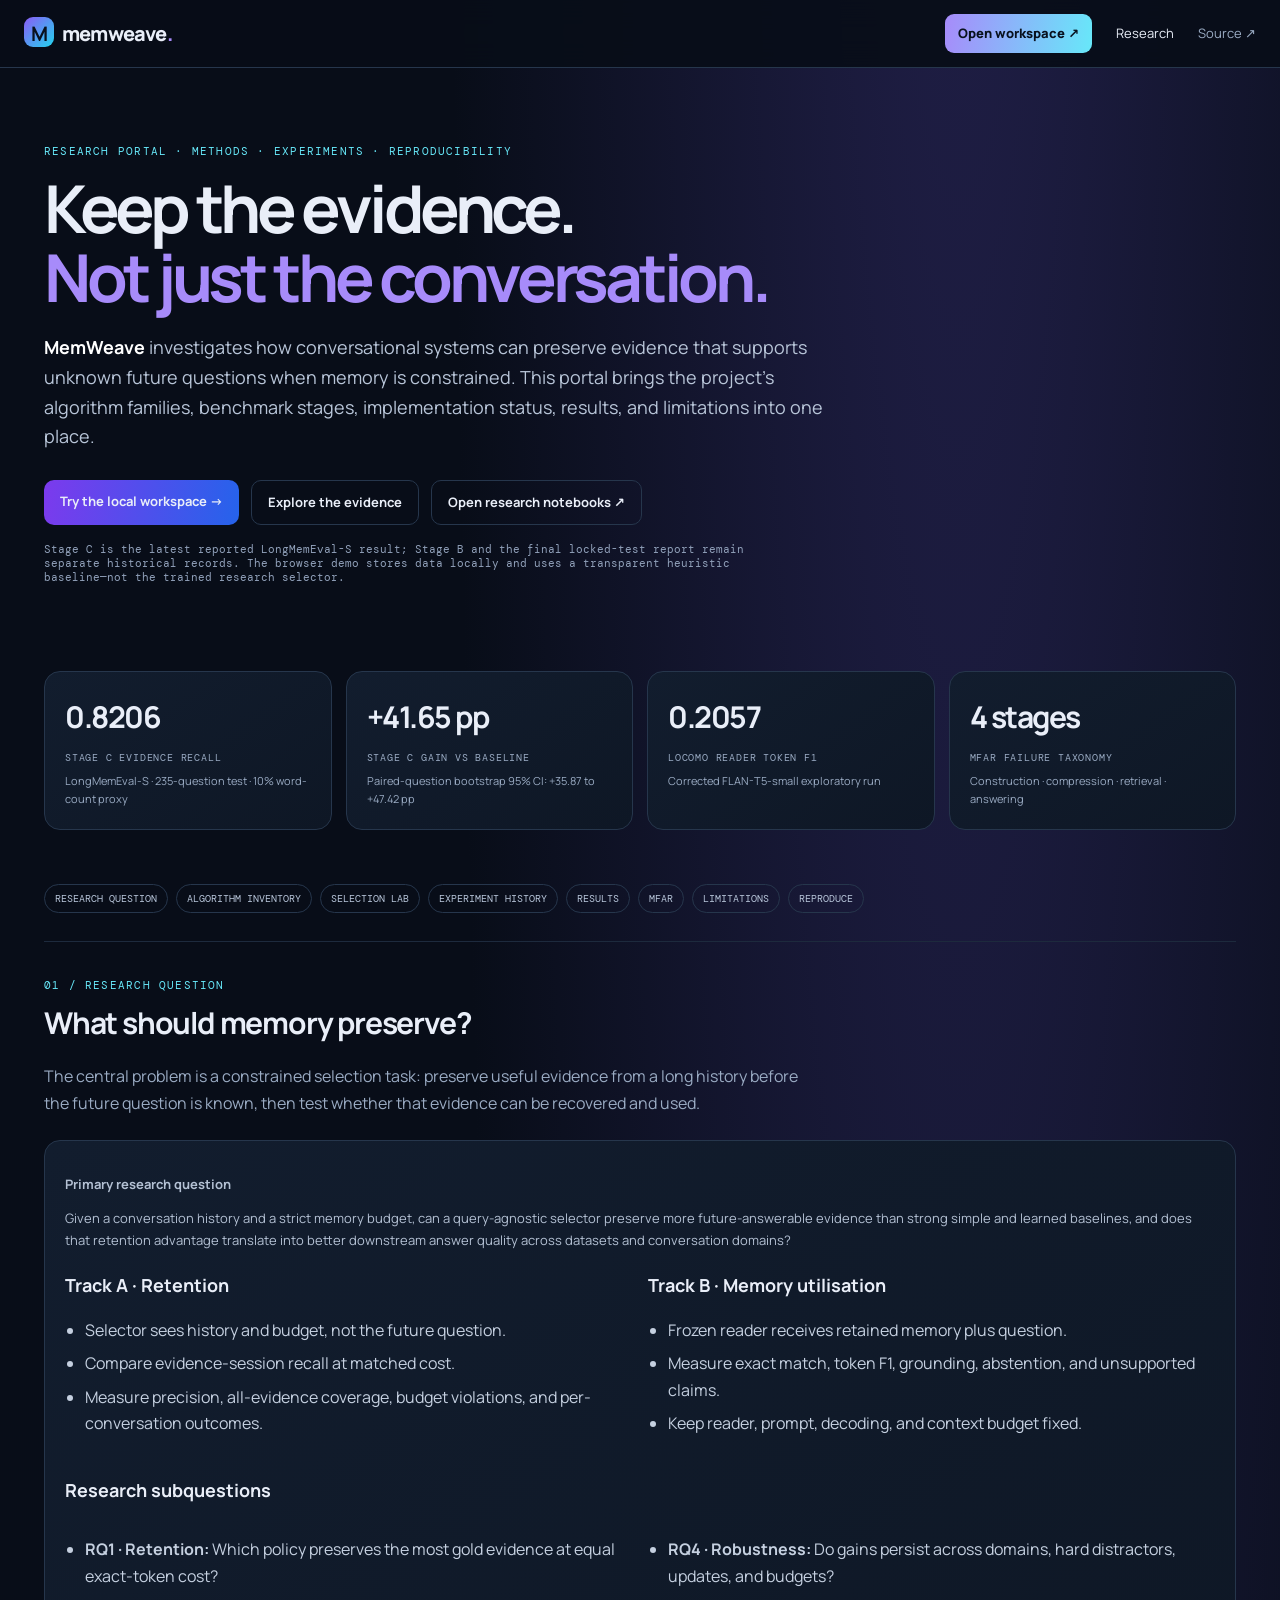
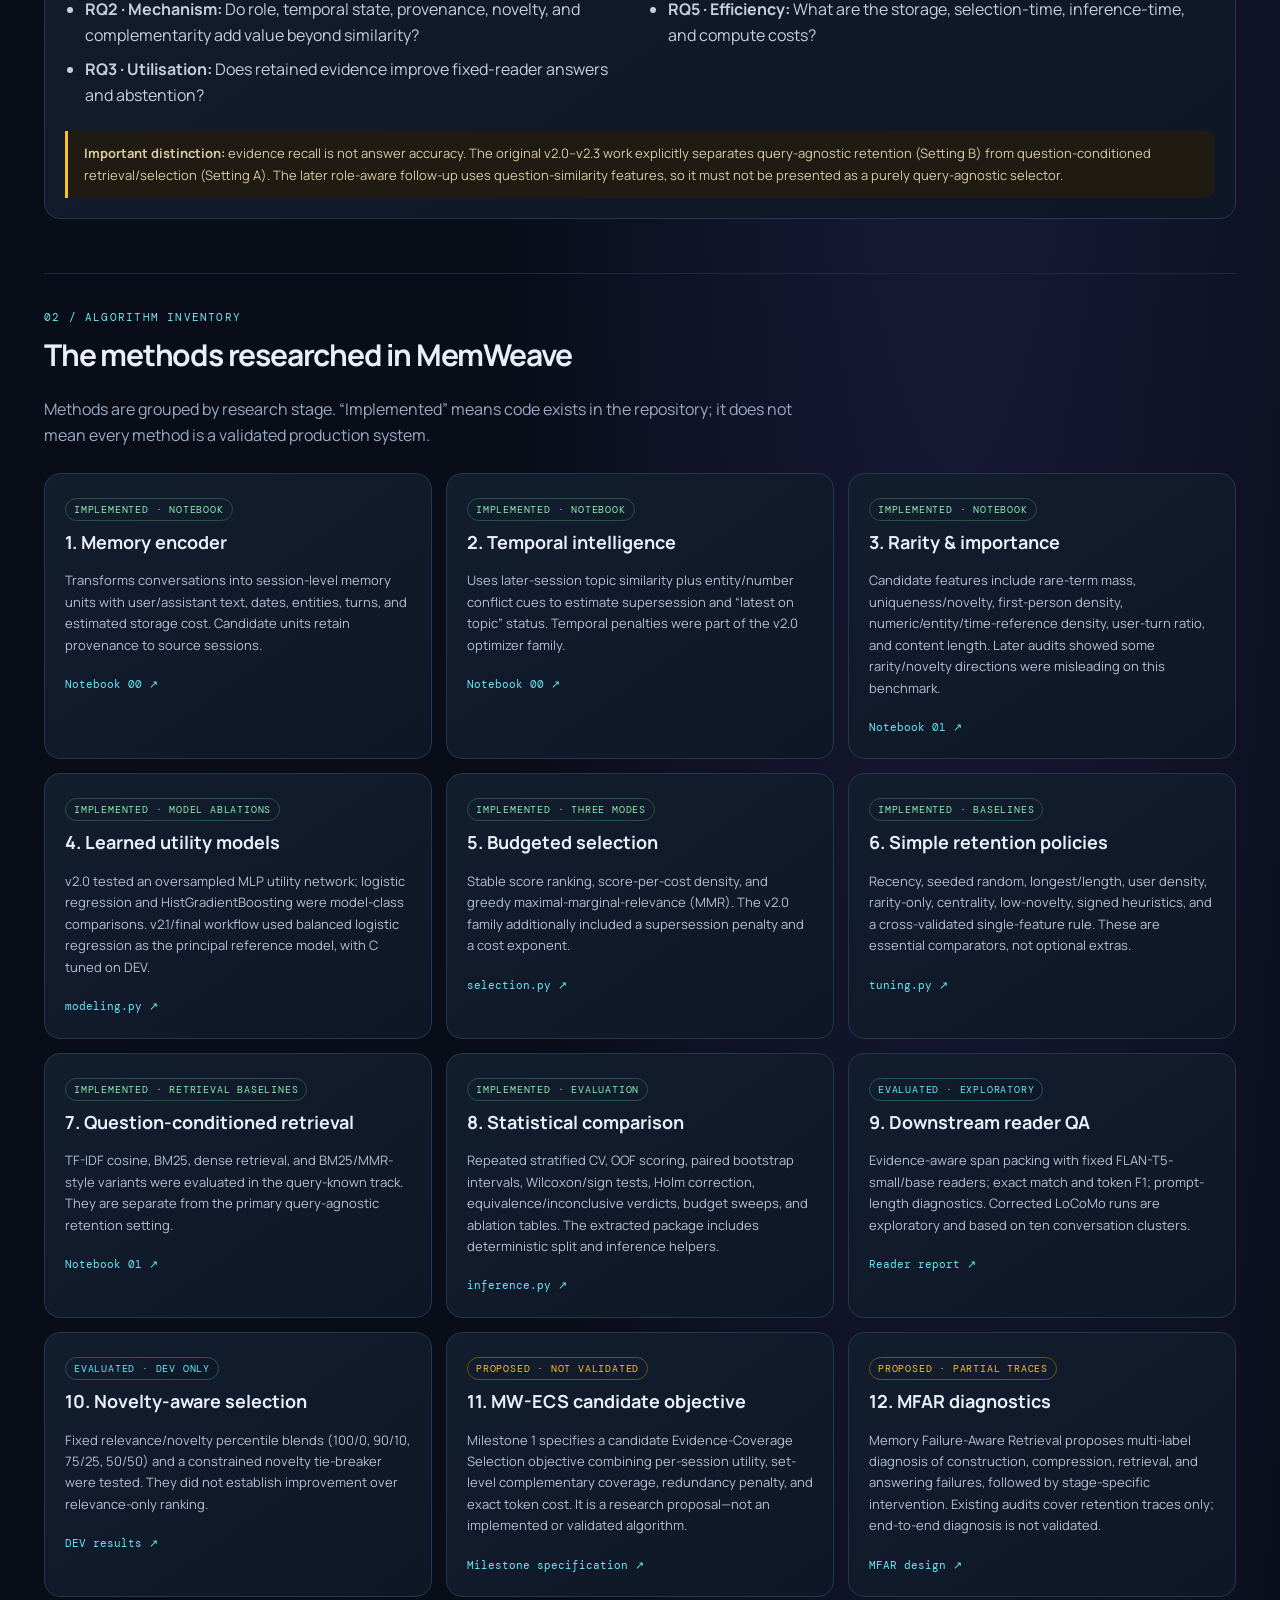
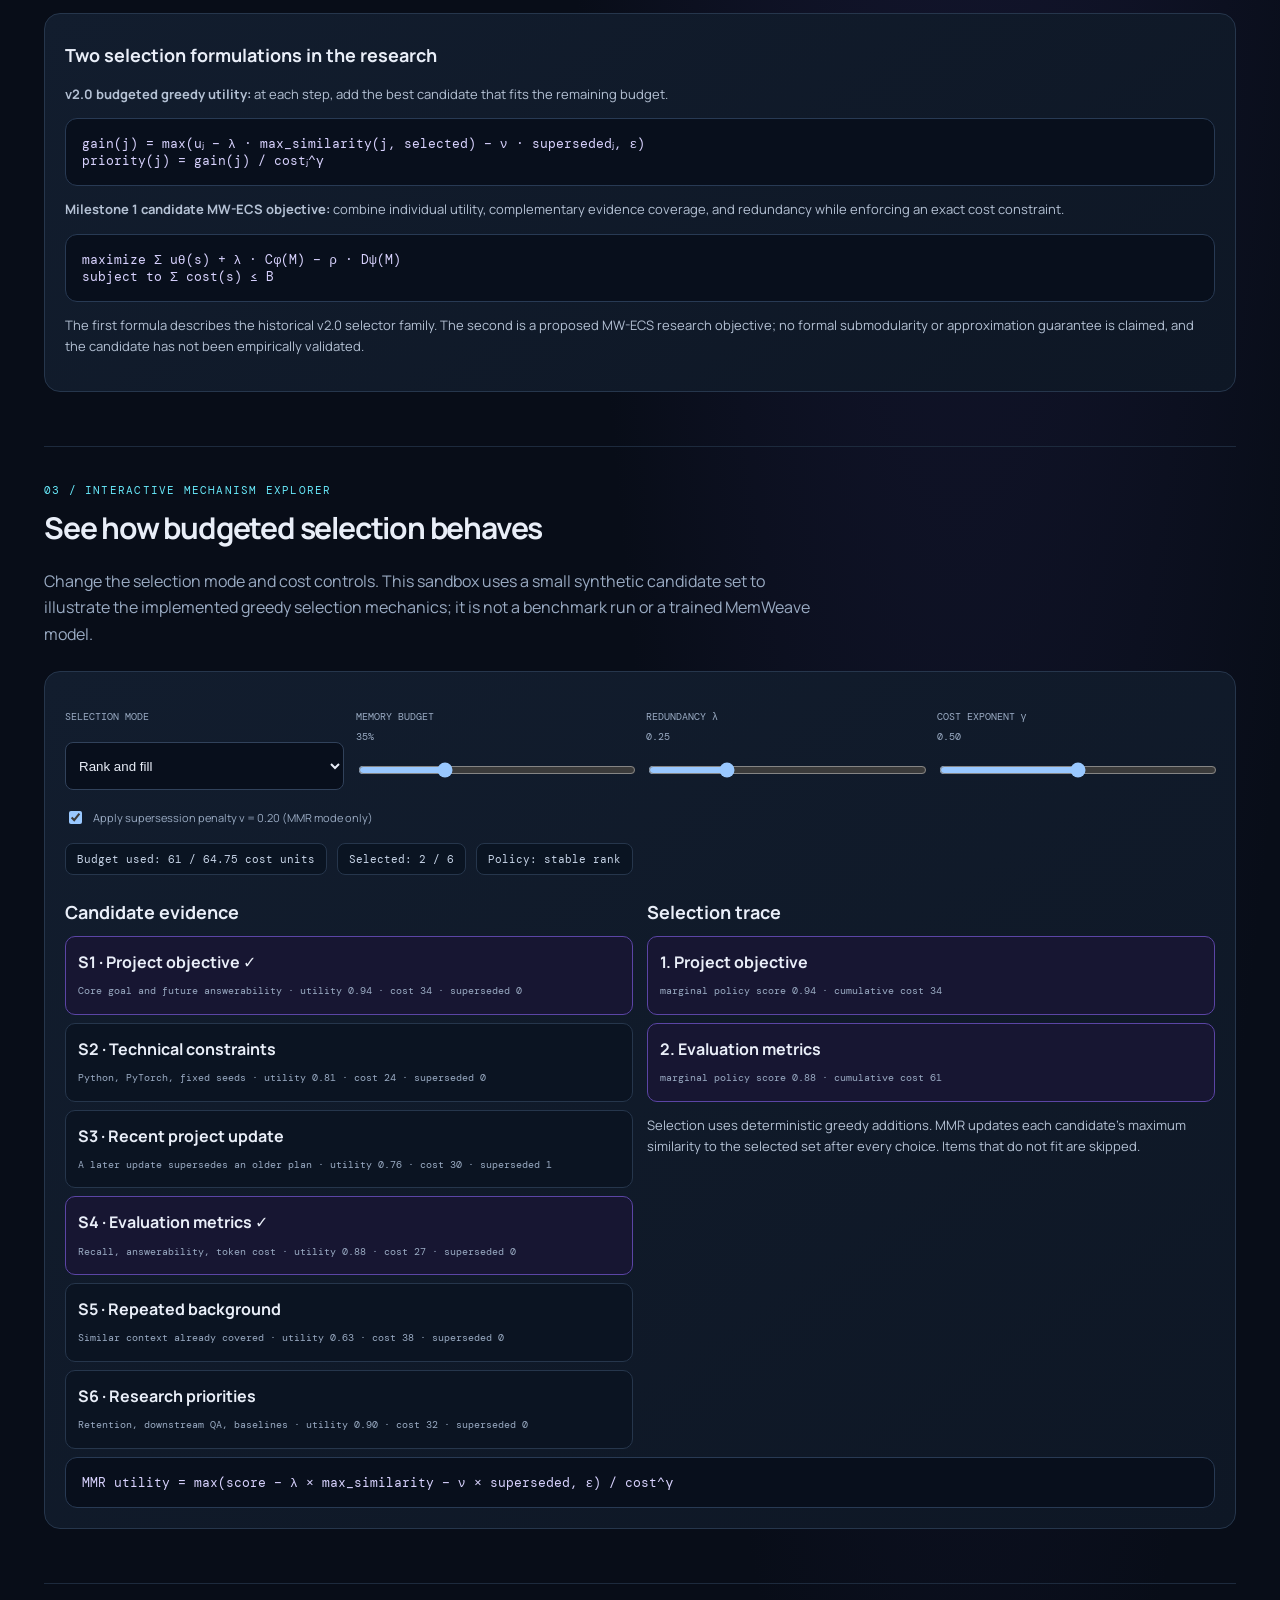
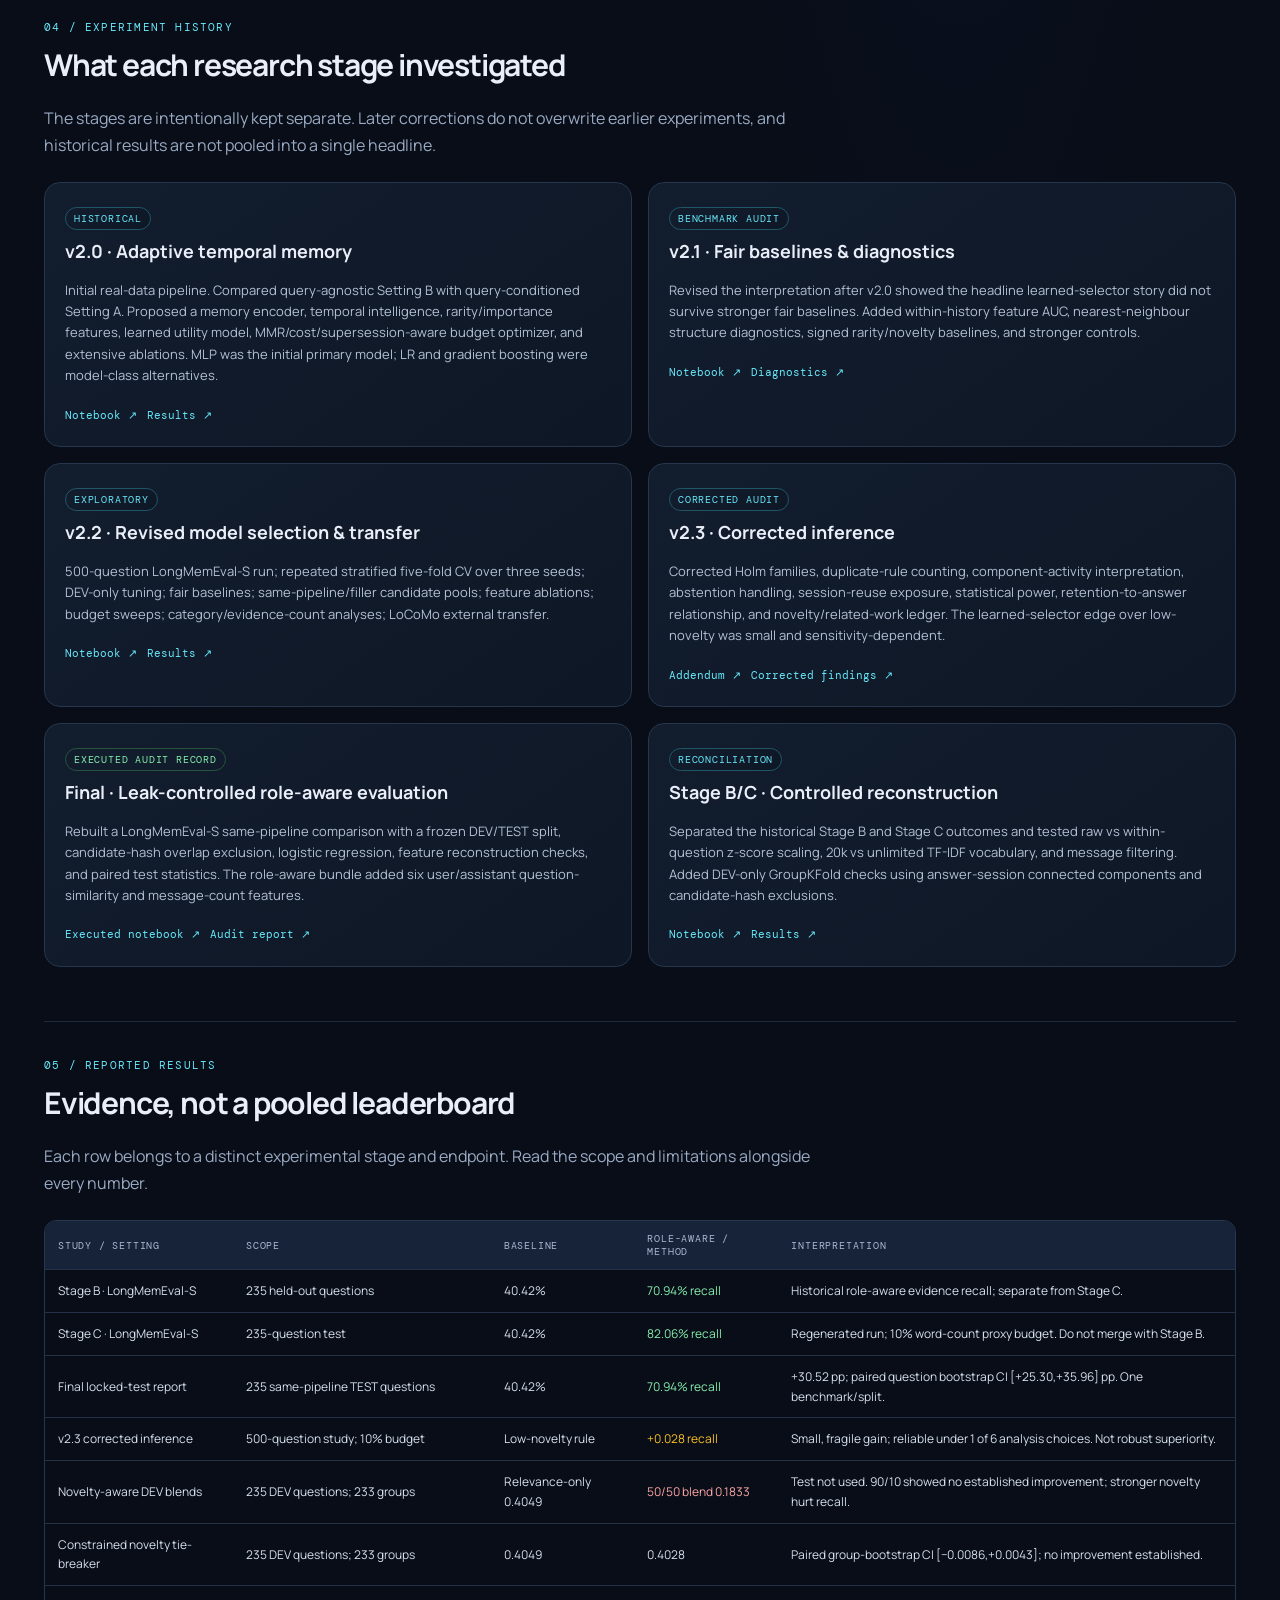
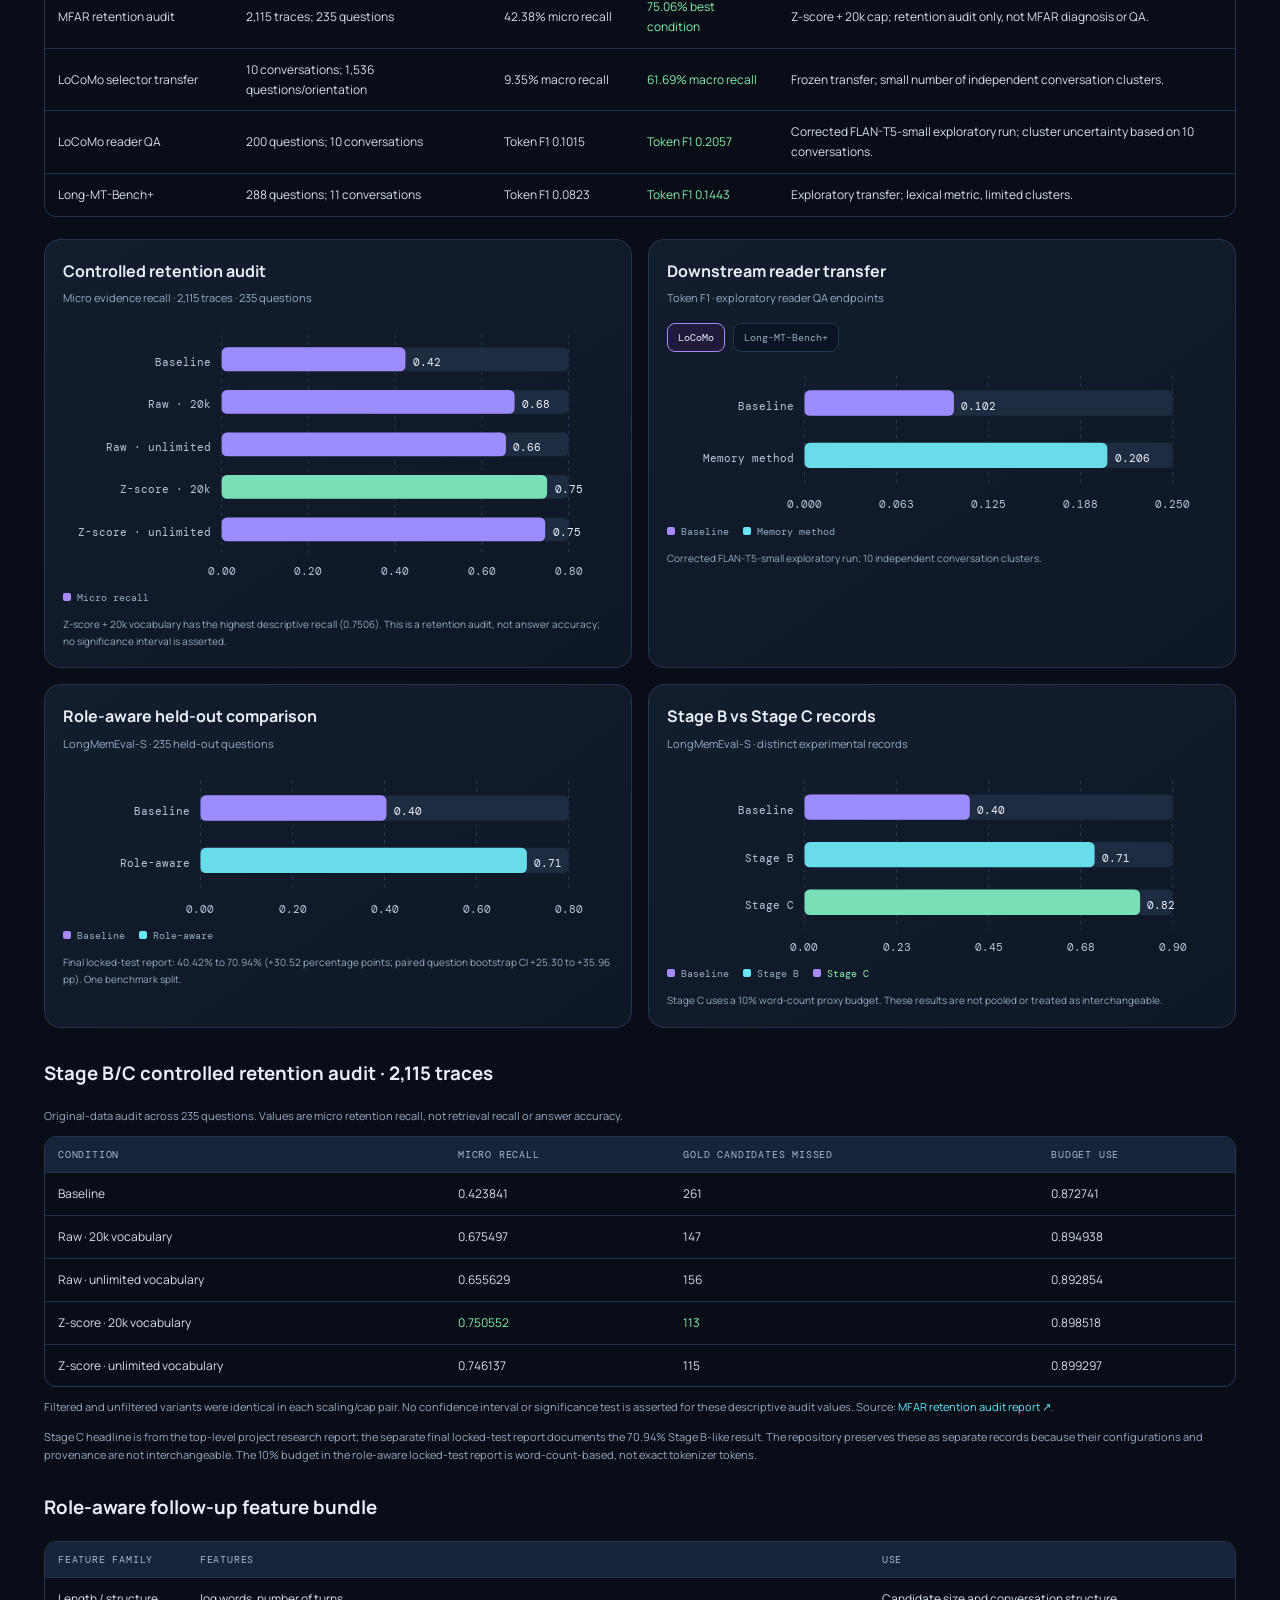
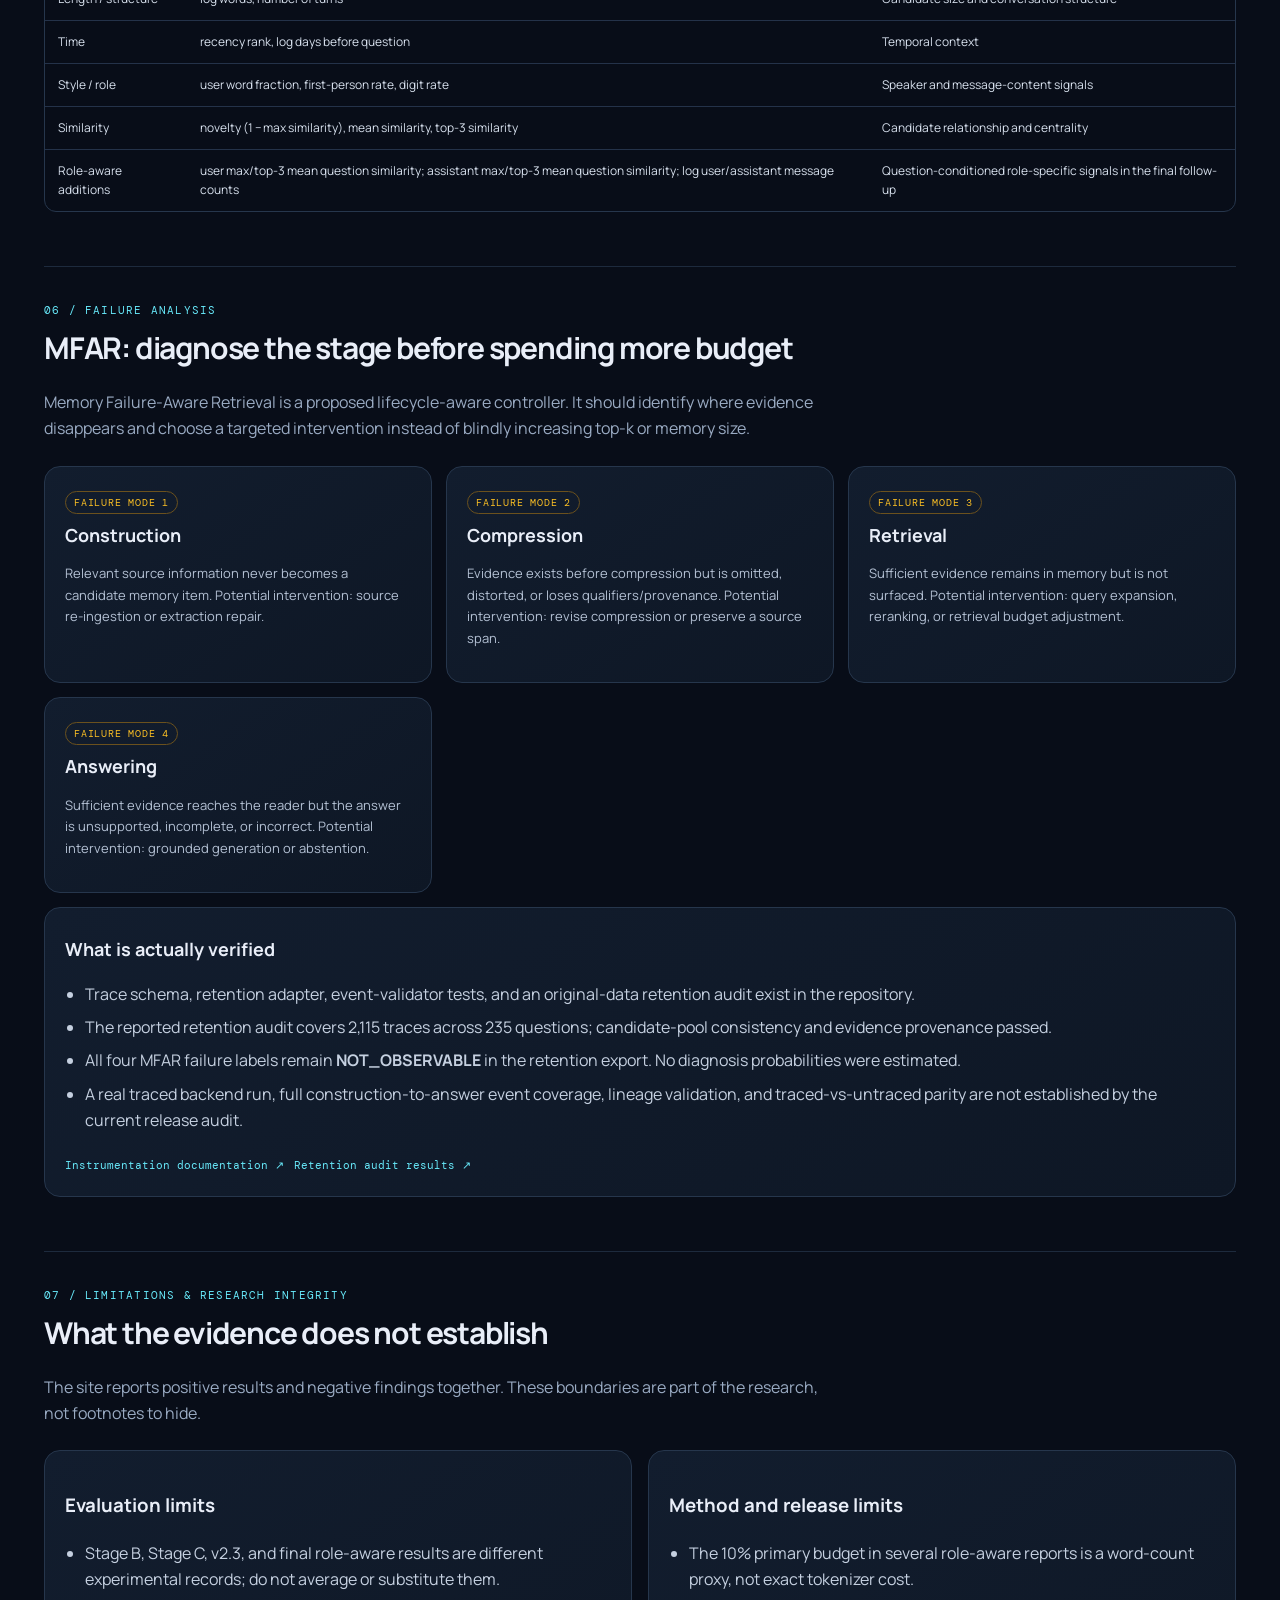
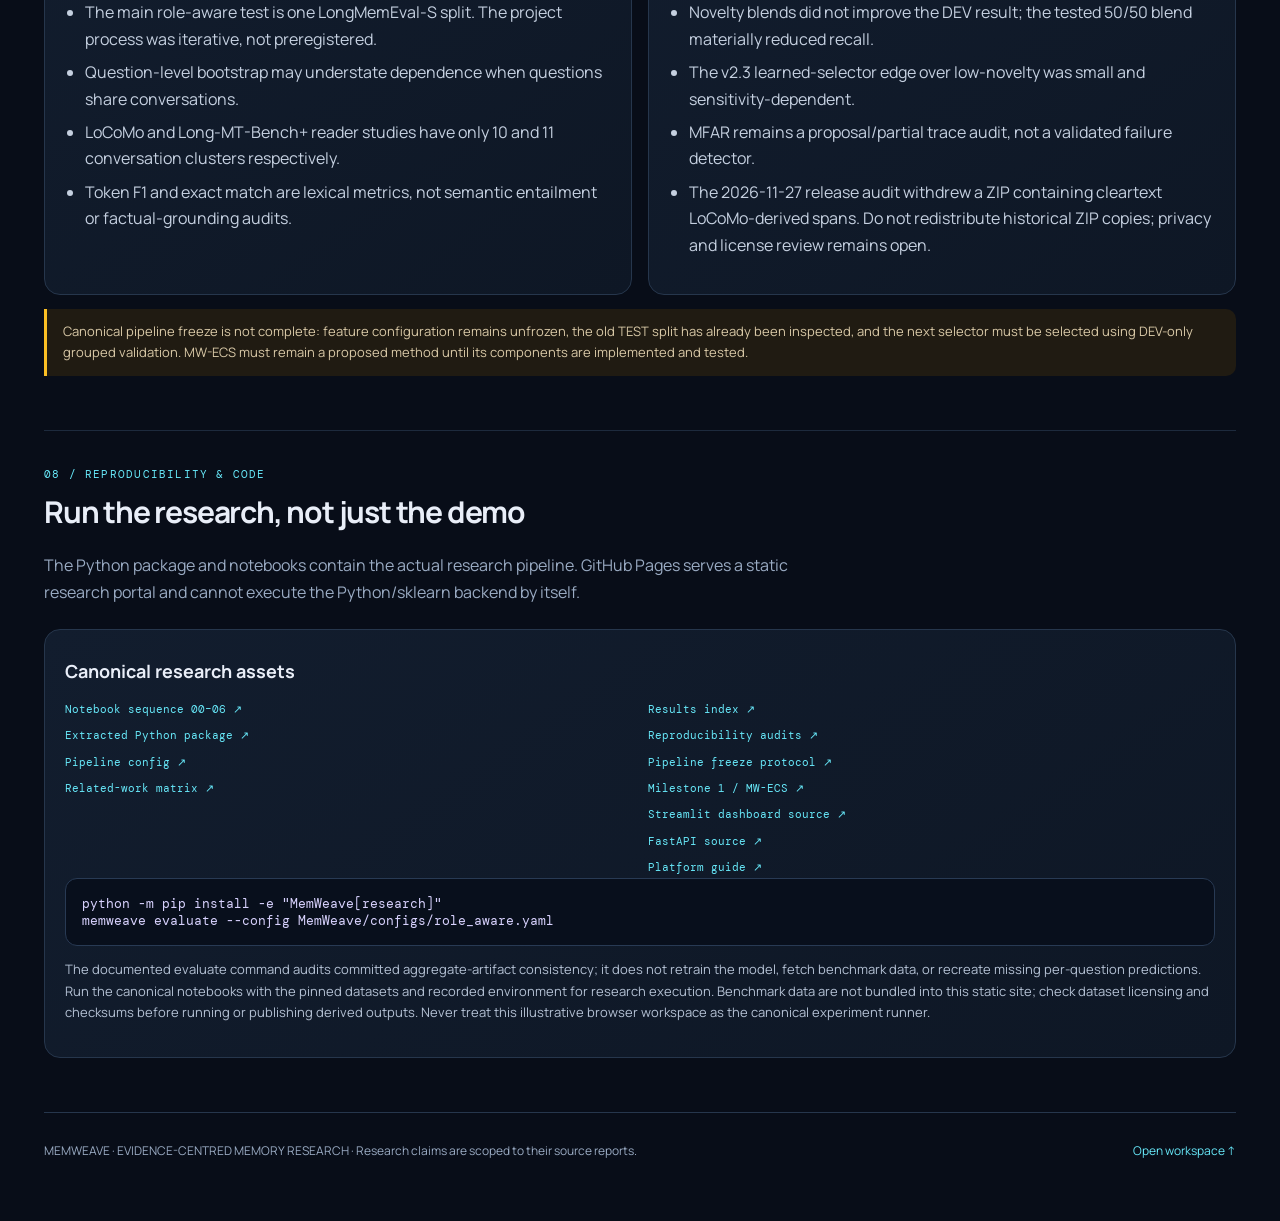
==== commit 949e9ba0: "Improve research homepage clarity, accessibility and mobile layout" ====
--- a/site/index.html
+++ b/site/index.html
@@ -3,7 +3,11 @@
 <head>
 <meta charset="utf-8"><meta name="viewport" content="width=device-width,initial-scale=1">
 <meta name="theme-color" content="#080d18">
-<meta name="description" content="MemWeave research portal: budget-constrained conversational memory retention, selection algorithms, benchmarks, audits and reproducibility.">
+<meta name="description" content="MemWeave research: evidence-centred conversational memory, budgeted selection, LongMemEval results, downstream reader evaluation and reproducibility.">
+<meta property="og:type" content="website">
+<meta property="og:title" content="MemWeave — Evidence-centred conversational memory">
+<meta property="og:description" content="Research on retaining future-useful conversational evidence under constrained memory budgets.">
+<meta name="color-scheme" content="dark">
 <title>MemWeave — Research & Algorithms</title>
 <link rel="preconnect" href="https://fonts.googleapis.com"><link rel="preconnect" href="https://fonts.gstatic.com" crossorigin>
 <link href="https://fonts.googleapis.com/css2?family=DM+Mono:wght@400;500&family=Manrope:wght@400;500;600;700;800&display=swap" rel="stylesheet">
@@ -12,20 +16,21 @@
 *{box-sizing:border-box}html{scroll-behavior:smooth}body{margin:0;background:radial-gradient(ellipse at 75% -10%,#22204b 0,transparent 38%),var(--bg);color:var(--text);font-family:var(--sans);line-height:1.65}
 a{color:var(--cyan);text-decoration:none}a:hover{text-decoration:underline}.top{height:68px;border-bottom:1px solid var(--line);display:flex;align-items:center;justify-content:space-between;padding:0 max(24px,calc((100vw - 1240px)/2));position:sticky;top:0;background:#080d18ed;backdrop-filter:blur(14px);z-index:5}.brand{color:var(--text);font-weight:800;letter-spacing:-.04em;font-size:20px}.brand b{display:inline-grid;place-items:center;width:30px;height:30px;border-radius:9px;background:linear-gradient(135deg,#8b5cf6,#22d3ee);color:#09111d;margin-right:8px}.brand span{color:var(--purple)}nav{display:flex;gap:24px;align-items:center;font-size:13px;color:var(--muted)}nav a{color:var(--muted)}nav a.active{color:var(--text)}nav .nav-cta{color:#08111e;background:linear-gradient(100deg,#a78bfa,#67e8f9);padding:9px 13px;border-radius:9px;font-weight:800}.hero-note{font:11px var(--mono)!important;color:#91a1ba!important;margin-top:17px!important;max-width:720px!important}.hero{max-width:1000px}.hero p{max-width:820px}.hero-actions .btn{transition:transform .18s ease,border-color .18s ease}.hero-actions .btn:hover{transform:translateY(-2px);text-decoration:none;border-color:#7c8ba8}.hero-actions .btn.primary:hover{filter:brightness(1.08)}.wrap{max-width:1240px;margin:auto;padding:0 24px}.hero{padding:76px 0 52px;max-width:920px}.eyebrow,.kicker,.tag{font:11px var(--mono);letter-spacing:.11em;text-transform:uppercase;color:var(--cyan)}h1{font-size:clamp(38px,6vw,66px);letter-spacing:-.065em;line-height:1.04;margin:16px 0 22px}.hero p{font-size:18px;color:#b8c5d8;max-width:790px}.hero strong{color:#fff}.hero-actions{display:flex;gap:12px;flex-wrap:wrap;margin-top:28px}.btn{border:1px solid var(--line);border-radius:10px;padding:11px 16px;color:var(--text);font-weight:700;font-size:13px;display:inline-block}.btn.primary{background:linear-gradient(100deg,#7c3aed,#2563eb);border:0}.grid{display:grid;grid-template-columns:repeat(4,1fr);gap:14px;margin:24px 0 54px}.stat,.panel,.method,.result,.audit{background:linear-gradient(145deg,#121d2e,#0e1725);border:1px solid var(--line);border-radius:16px;padding:20px}.stat strong{display:block;font-size:30px;letter-spacing:-.05em}.stat span{font:10px var(--mono);color:var(--muted);letter-spacing:.08em;text-transform:uppercase}.stat small{display:block;color:var(--muted);font-size:11px;margin-top:4px}.section{padding:36px 0 54px;border-top:1px solid #1d2a3d;scroll-margin-top:85px}.section-head{max-width:780px;margin-bottom:24px}.section h2{font-size:30px;letter-spacing:-.04em;margin:6px 0 8px}.section-head p,.muted{color:var(--muted)}.two{display:grid;grid-template-columns:1fr 1fr;gap:16px}.three{display:grid;grid-template-columns:repeat(3,1fr);gap:14px}.method h3,.panel h3{margin:7px 0;font-size:18px}.method p,.panel p{color:#b4c1d4;font-size:13px}.status{display:inline-block;font:10px var(--mono);letter-spacing:.08em;text-transform:uppercase;border-radius:99px;padding:4px 8px;border:1px solid var(--line);color:var(--muted)}.status.done{color:var(--green);border-color:#27543e}.status.proposed{color:var(--amber);border-color:#6b511d}.status.audit{color:var(--cyan);border-color:#205767}.list{padding-left:20px;color:#c5d0e0}.list li{margin:7px 0}.formula{padding:16px;background:#080f1c;border:1px solid #283a54;border-radius:12px;font:13px var(--mono);color:#d8d2fe;overflow-x:auto}.table-wrap{overflow:auto;border:1px solid var(--line);border-radius:12px}table{width:100%;border-collapse:collapse;min-width:640px;font-size:12px}th,td{padding:11px 13px;text-align:left;border-bottom:1px solid #243249}th{background:#172338;color:#a9b9d0;font:10px var(--mono);text-transform:uppercase;letter-spacing:.08em}td{color:#d7e0ed}tr:last-child td{border-bottom:0}.good{color:var(--green)}.warn{color:var(--amber)}.bad{color:var(--red)}.small{font-size:11px;color:var(--muted)}.code-link{font:11px var(--mono);display:inline-block;margin:4px 10px 4px 0}.sim-controls{display:grid;grid-template-columns:repeat(4,1fr);gap:12px;margin:18px 0}.sim-controls label{font:10px var(--mono);color:var(--muted);display:grid;gap:7px}.sim-controls select,.sim-controls input{width:100%;background:#080f1c;color:var(--text);border:1px solid #31425b;border-radius:8px;padding:9px}.sim-results{display:grid;grid-template-columns:1fr 1fr;gap:14px}.candidate{padding:12px;border:1px solid var(--line);border-radius:10px;margin:8px 0;background:#0b1422}.candidate strong{display:block}.candidate small{color:var(--muted);font:10px var(--mono)}.candidate.selected{border-color:#5b45a5;background:#171632}.meter{height:7px;background:#26354b;border-radius:10px;overflow:hidden}.meter i{display:block;height:100%;background:linear-gradient(90deg,#8b5cf6,#22d3ee)}.foot{padding:28px 0 60px;border-top:1px solid var(--line);color:var(--muted);font-size:12px}.navchips{display:flex;flex-wrap:wrap;gap:8px;margin:10px 0 28px}.navchips a{font:10px var(--mono);padding:7px 10px;border:1px solid var(--line);border-radius:99px;color:#b8c6da}.callout{border-left:3px solid var(--amber);padding:12px 16px;background:#201b12;border-radius:0 10px 10px 0;color:#d9c9a7;font-size:13px}.metricline{display:flex;gap:10px;flex-wrap:wrap}.metricline span{background:#0a1422;border:1px solid var(--line);padding:8px 11px;border-radius:8px;font:11px var(--mono);color:#c8d5e8}
 @media(max-width:900px){.grid{grid-template-columns:repeat(2,1fr)}.three{grid-template-columns:1fr 1fr}.two{grid-template-columns:1fr}.sim-controls{grid-template-columns:1fr 1fr}}@media(max-width:600px){.top{padding:0 14px}.top nav{gap:10px;font-size:11px}.wrap{padding:0 16px}.hero{padding-top:48px}.grid,.three,.sim-results,.sim-controls{grid-template-columns:1fr}.stat strong{font-size:25px}}
-.results-visuals{display:grid;grid-template-columns:repeat(2,minmax(0,1fr));gap:16px;margin:22px 0 30px}.viz-card{background:linear-gradient(145deg,#121d2e,#0e1725);border:1px solid var(--line);border-radius:16px;padding:18px;min-width:0}.viz-card h3{margin:0 0 5px;font-size:16px}.viz-card .viz-sub{font-size:11px;color:var(--muted);margin:0 0 16px}.viz-card svg{width:100%;height:auto;display:block;overflow:visible}.viz-card .viz-note{font-size:10px;color:var(--muted);margin:12px 0 0}.viz-legend{display:flex;gap:14px;flex-wrap:wrap;font:10px var(--mono);color:var(--muted);margin-top:10px}.viz-legend span:before{content:"";display:inline-block;width:8px;height:8px;border-radius:2px;background:var(--purple);margin-right:6px}.viz-legend span.alt:before{background:var(--cyan)}.viz-controls{display:flex;gap:8px;flex-wrap:wrap;margin:12px 0}.viz-controls button{background:#0a1422;border:1px solid var(--line);color:var(--muted);border-radius:8px;padding:7px 10px;font:10px var(--mono);cursor:pointer}.viz-controls button[aria-pressed="true"]{color:var(--text);border-color:var(--purple);background:#201b3a}.viz-caption{display:flex;justify-content:space-between;gap:10px;font:10px var(--mono);color:var(--muted);margin-top:10px}.viz-bar-label{font:10px var(--mono);fill:#b9c7dc}.viz-value{font:10px var(--mono);fill:#eef3ff}.viz-gridline{stroke:#293951;stroke-width:1;stroke-dasharray:3 4}.viz-bar-a{fill:#9b8cff}.viz-bar-b{fill:#68dce9}.viz-bar-c{fill:#79dfb5}@media(max-width:760px){.results-visuals{grid-template-columns:1fr}.viz-card{padding:14px}}</style>
+.results-visuals{display:grid;grid-template-columns:repeat(2,minmax(0,1fr));gap:16px;margin:22px 0 30px}.viz-card{background:linear-gradient(145deg,#121d2e,#0e1725);border:1px solid var(--line);border-radius:16px;padding:18px;min-width:0}.viz-card h3{margin:0 0 5px;font-size:16px}.viz-card .viz-sub{font-size:11px;color:var(--muted);margin:0 0 16px}.viz-card svg{width:100%;height:auto;display:block;overflow:visible}.viz-card .viz-note{font-size:10px;color:var(--muted);margin:12px 0 0}.viz-legend{display:flex;gap:14px;flex-wrap:wrap;font:10px var(--mono);color:var(--muted);margin-top:10px}.viz-legend span:before{content:"";display:inline-block;width:8px;height:8px;border-radius:2px;background:var(--purple);margin-right:6px}.viz-legend span.alt:before{background:var(--cyan)}.viz-controls{display:flex;gap:8px;flex-wrap:wrap;margin:12px 0}.viz-controls button{background:#0a1422;border:1px solid var(--line);color:var(--muted);border-radius:8px;padding:7px 10px;font:10px var(--mono);cursor:pointer}.viz-controls button[aria-pressed="true"]{color:var(--text);border-color:var(--purple);background:#201b3a}.viz-caption{display:flex;justify-content:space-between;gap:10px;font:10px var(--mono);color:var(--muted);margin-top:10px}.viz-bar-label{font:10px var(--mono);fill:#b9c7dc}.viz-value{font:10px var(--mono);fill:#eef3ff}.viz-gridline{stroke:#293951;stroke-width:1;stroke-dasharray:3 4}.viz-bar-a{fill:#9b8cff}.viz-bar-b{fill:#68dce9}.viz-bar-c{fill:#79dfb5}.skip-link{position:absolute;left:12px;top:-60px;z-index:20;padding:10px 14px;background:#fff;color:#111;border-radius:8px;font-weight:800}.skip-link:focus{top:10px}a:focus-visible,button:focus-visible,input:focus-visible,select:focus-visible{outline:3px solid var(--cyan);outline-offset:3px}@media(prefers-reduced-motion:reduce){html{scroll-behavior:auto}*,*:before,*:after{scroll-behavior:auto!important;transition:none!important;animation:none!important}}@media(max-width:760px){.results-visuals{grid-template-columns:1fr}.viz-card{padding:14px}}@media(max-width:600px){.top{height:auto;min-height:68px;padding:10px 14px;gap:8px;flex-wrap:wrap}.top nav{gap:8px;flex-wrap:wrap;justify-content:flex-end}.top nav a{font-size:10px}.top nav .nav-cta{padding:7px 9px}}</style>
 </head>
 <body>
+<a class="skip-link" href="#main-content">Skip to main content</a>
 <header class="top"><a class="brand" href="./" aria-label="MemWeave home"><b>M</b>memweave<span>.</span></a><nav><a class="nav-cta" href="./workspace.html">Open workspace ↗</a><a class="active" href="#question">Research</a><a href="https://github.com/tishaaaaaaaaa5-sketch/memweavee" target="_blank" rel="noreferrer">Source ↗</a></nav></header>
-<main class="wrap">
+<main class="wrap" id="main-content">
 <section class="hero">
 <div class="eyebrow">RESEARCH PORTAL · METHODS · EXPERIMENTS · REPRODUCIBILITY</div>
 <h1>Keep the evidence.<br><span style="color:var(--purple)">Not just the conversation.</span></h1>
 <p><strong>MemWeave</strong> investigates how conversational systems can preserve evidence that supports unknown future questions when memory is constrained. This portal brings the project's algorithm families, benchmark stages, implementation status, results, and limitations into one place.</p>
-<div class="hero-actions"><a class="btn primary" href="./workspace.html">Try the local workspace →</a><a class="btn" href="#results">Explore the evidence</a><a class="btn" href="https://github.com/tishaaaaaaaaa5-sketch/memweavee/tree/main/MemWeave/notebooks" target="_blank" rel="noreferrer">Open research notebooks ↗</a></div><p class="hero-note">A research project with an interactive browser demo. The demo stores data locally and uses a transparent heuristic baseline—not the trained research selector.</p>
+<div class="hero-actions"><a class="btn primary" href="./workspace.html">Try the local workspace →</a><a class="btn" href="#results">Explore the evidence</a><a class="btn" href="https://github.com/tishaaaaaaaaa5-sketch/memweavee/tree/main/MemWeave/notebooks" target="_blank" rel="noreferrer">Open research notebooks ↗</a></div><p class="hero-note">Stage C is the latest reported LongMemEval-S result; Stage B and the final locked-test report remain separate historical records. The browser demo stores data locally and uses a transparent heuristic baseline—not the trained research selector.</p>
 </section>
 <div class="grid">
-<div class="stat"><strong>0.7094</strong><span>Role-aware evidence recall</span><small>235-question held-out LongMemEval-S split</small></div>
-<div class="stat"><strong>+30.52 pp</strong><span>Paired recall gain</span><small>95% CI: +25.30 to +35.96 pp</small></div>
+<div class="stat"><strong>0.8206</strong><span>Stage C evidence recall</span><small>LongMemEval-S · 235-question test · 10% word-count proxy</small></div>
+<div class="stat"><strong>+41.65 pp</strong><span>Stage C gain vs baseline</span><small>Paired-question bootstrap 95% CI: +35.87 to +47.42 pp</small></div>
 <div class="stat"><strong>0.2057</strong><span>LoCoMo reader token F1</span><small>Corrected FLAN-T5-small exploratory run</small></div>
 <div class="stat"><strong>4 stages</strong><span>MFAR failure taxonomy</span><small>Construction · compression · retrieval · answering</small></div>
 </div>
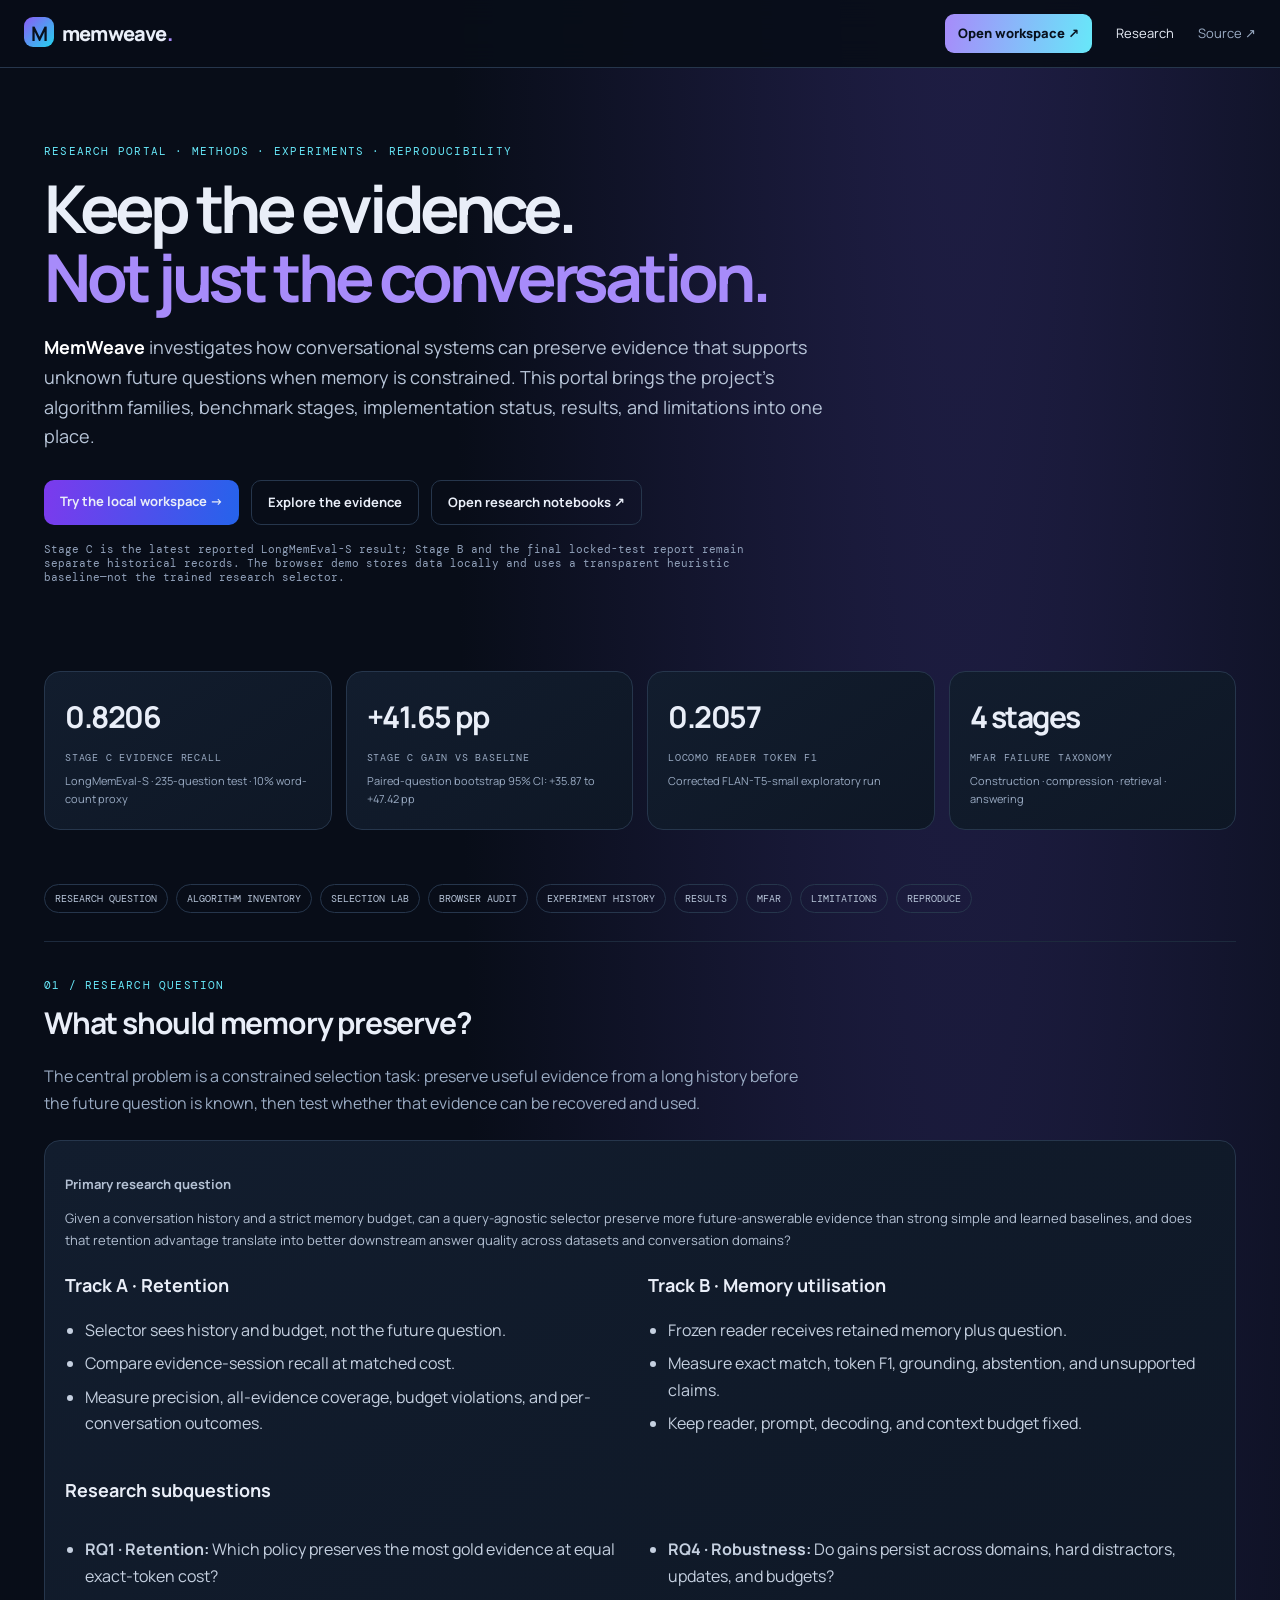
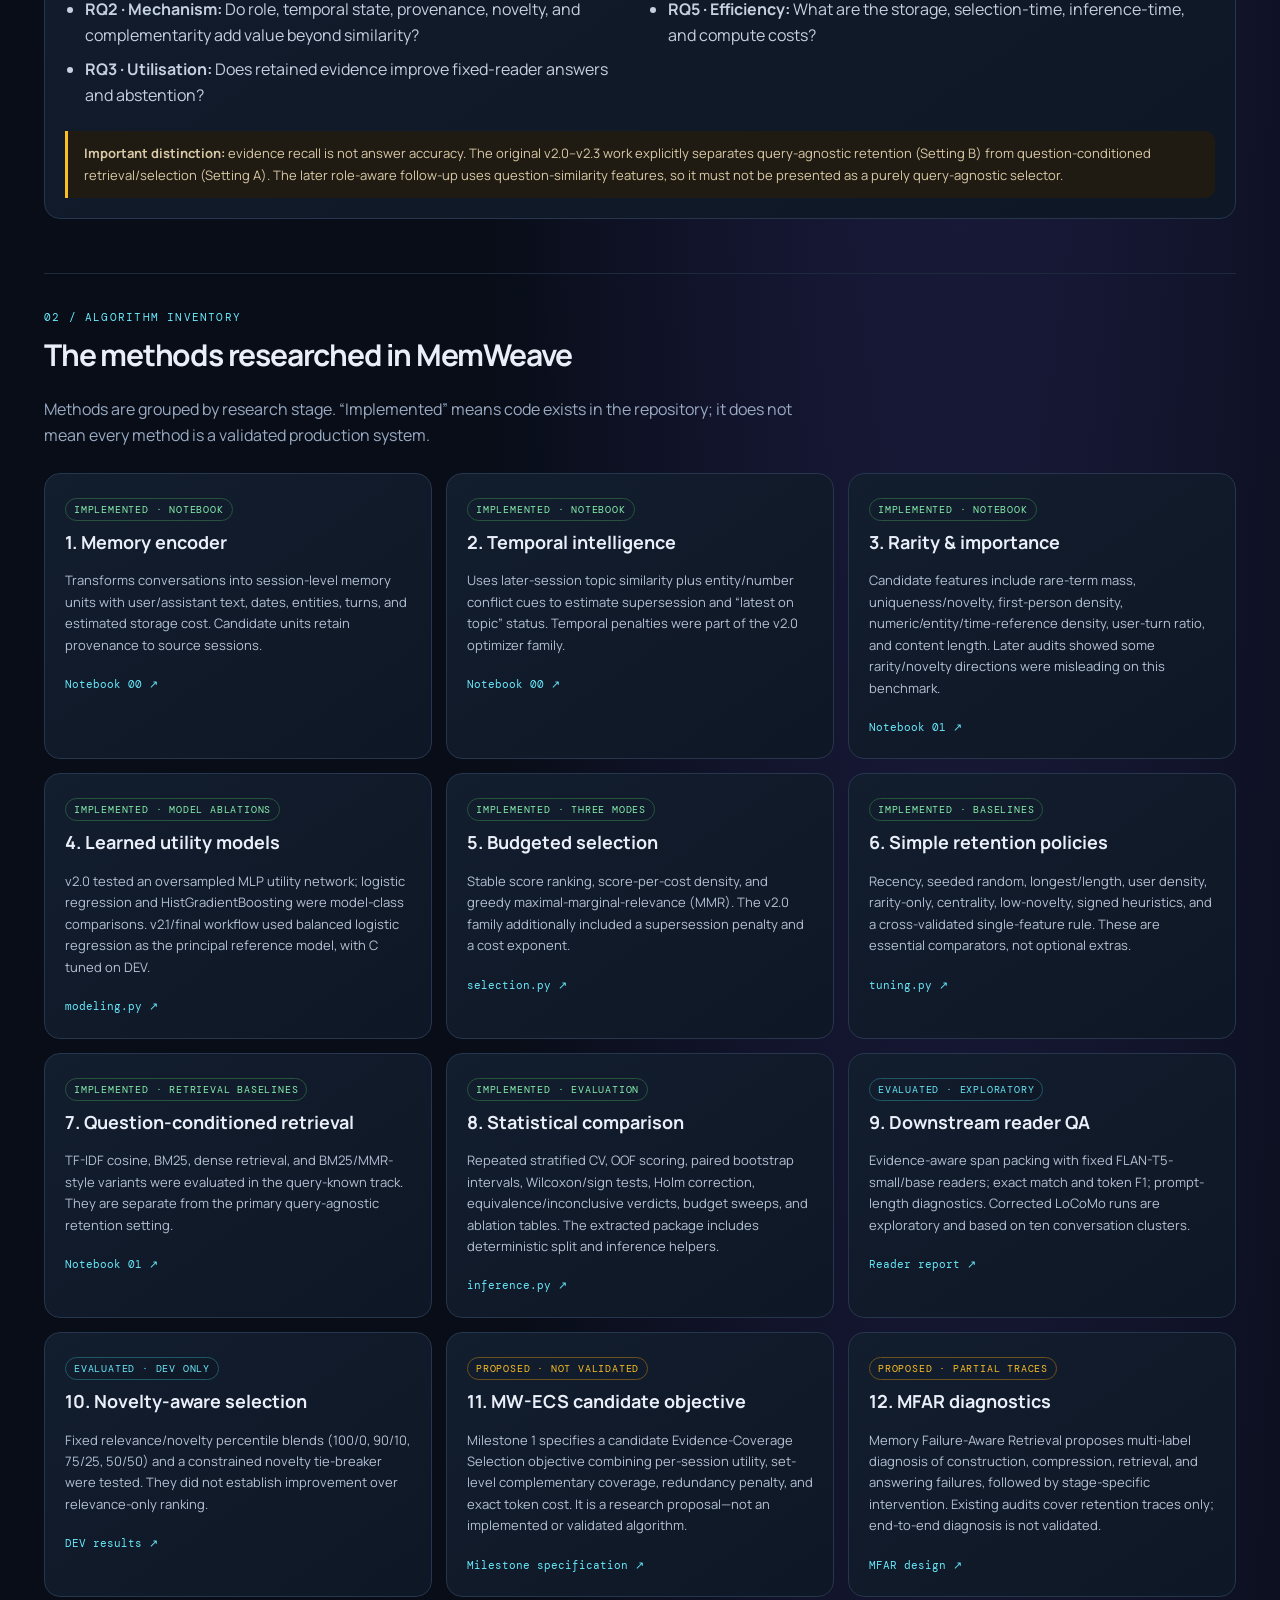
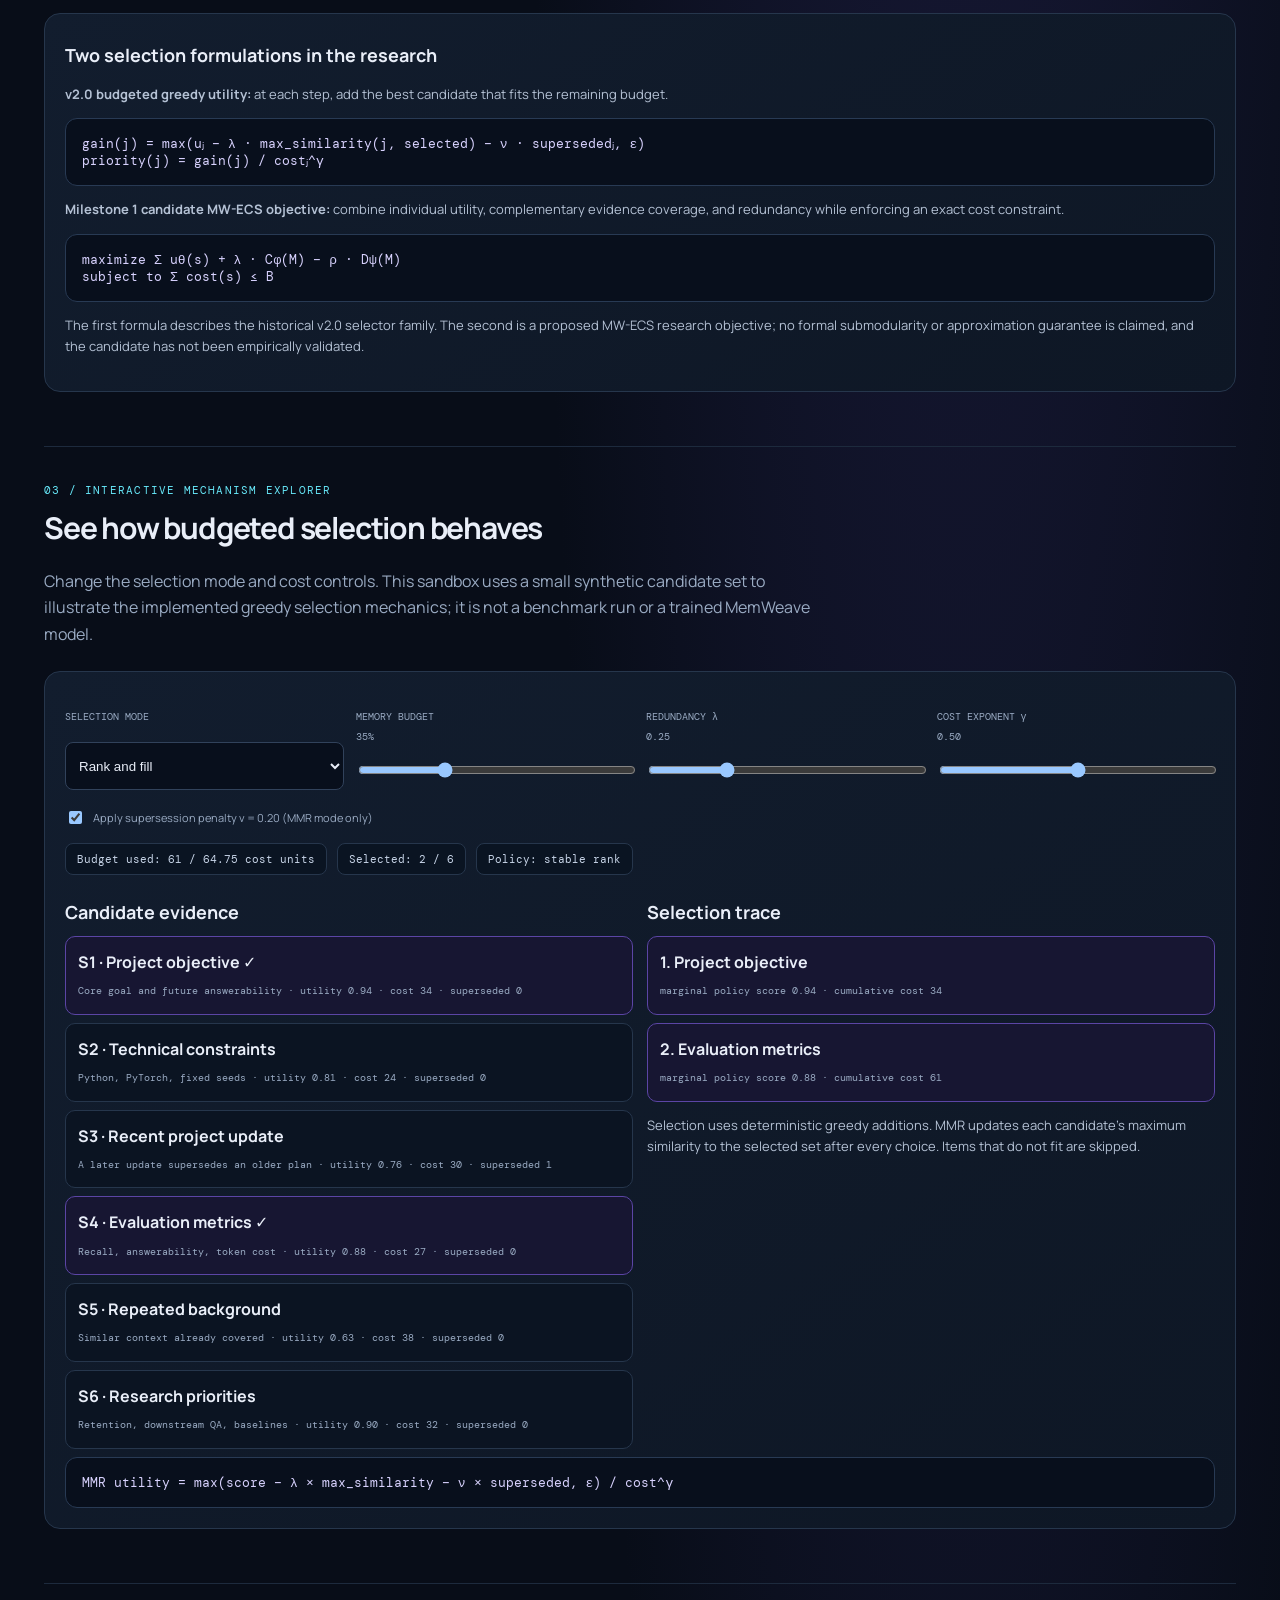
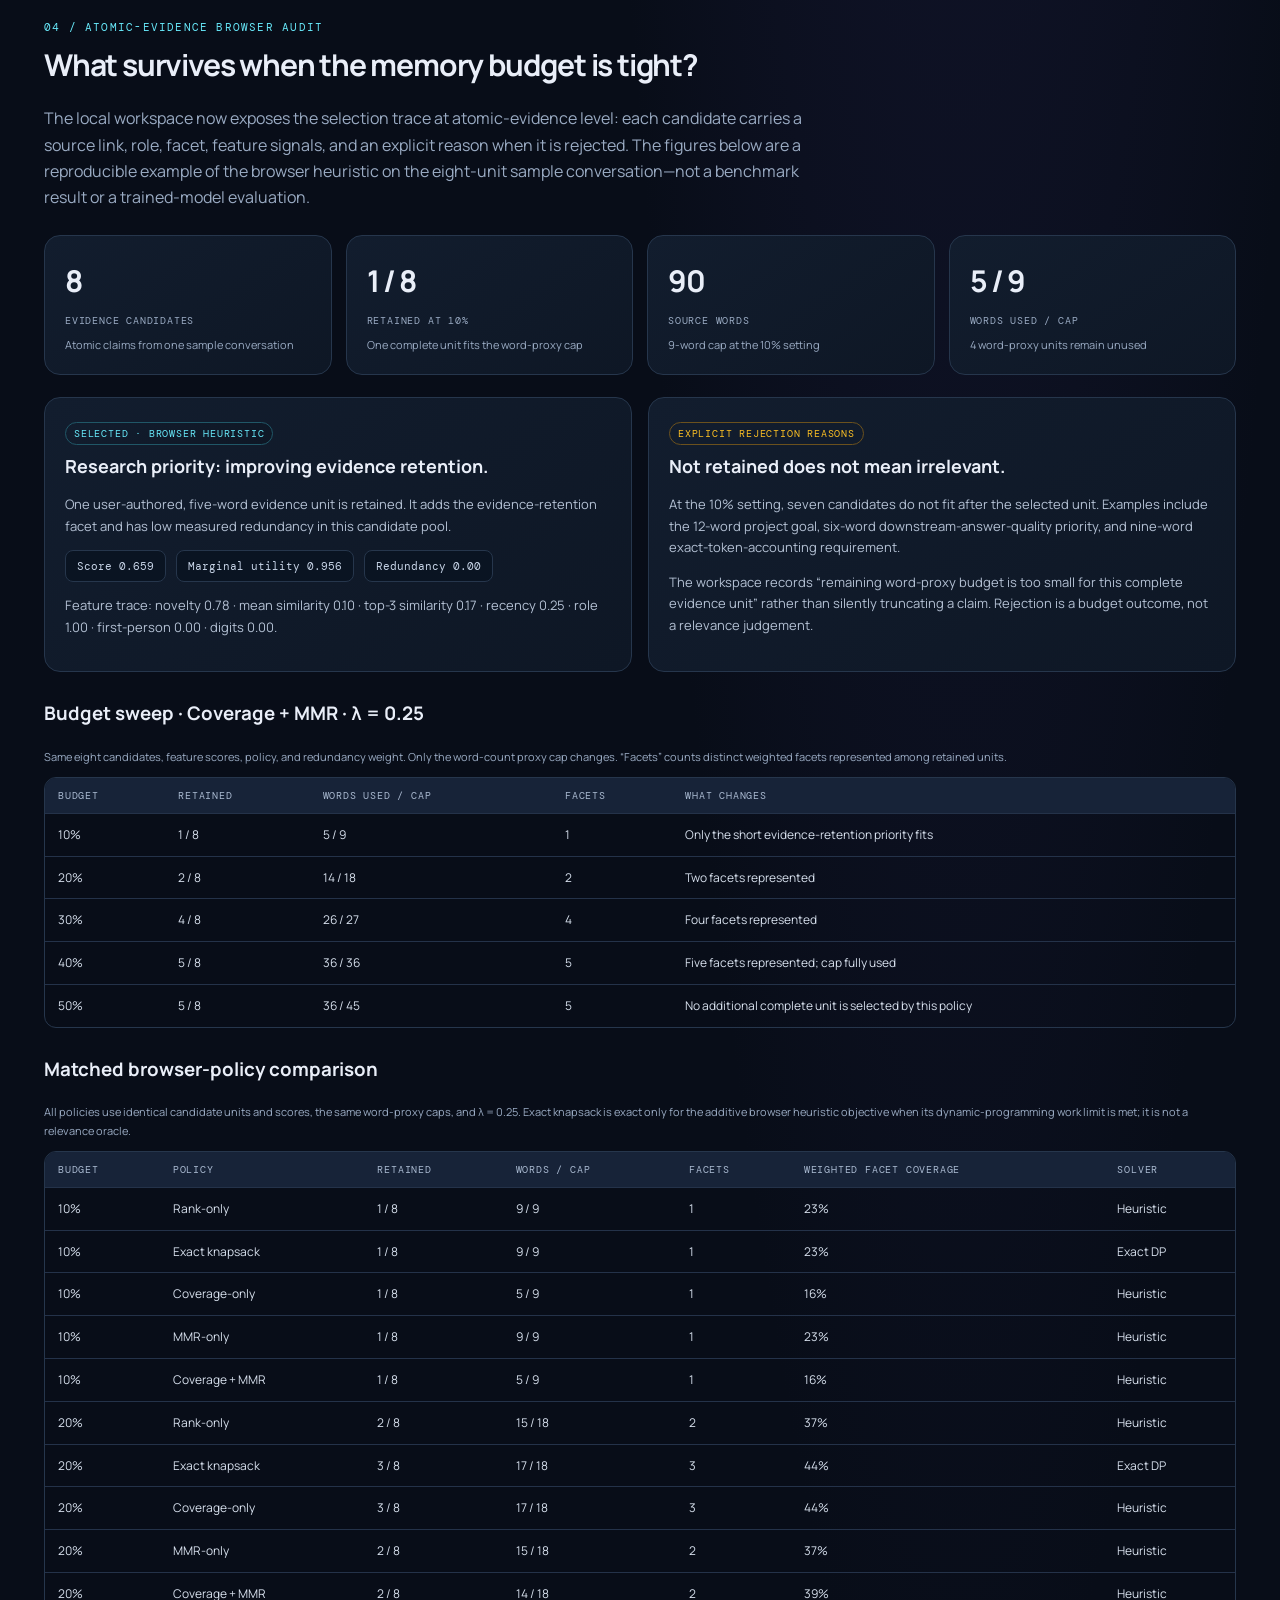
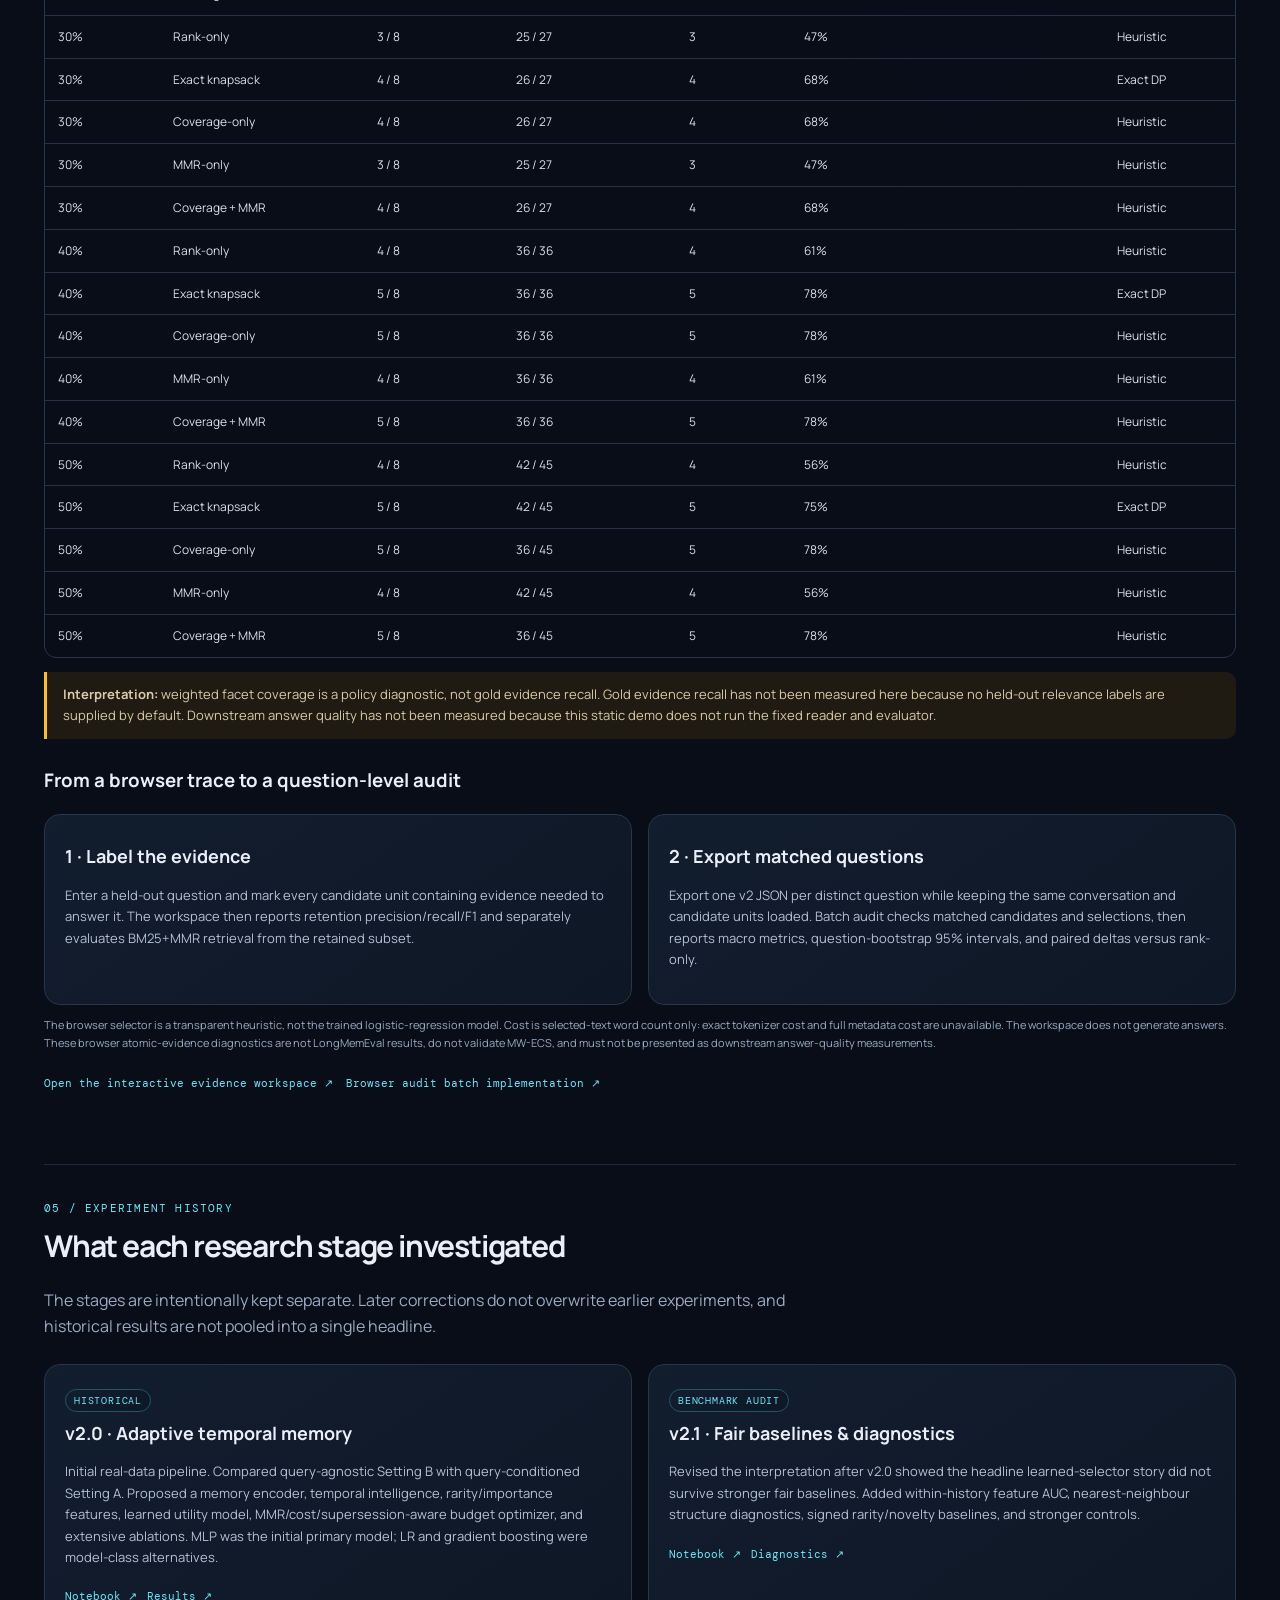
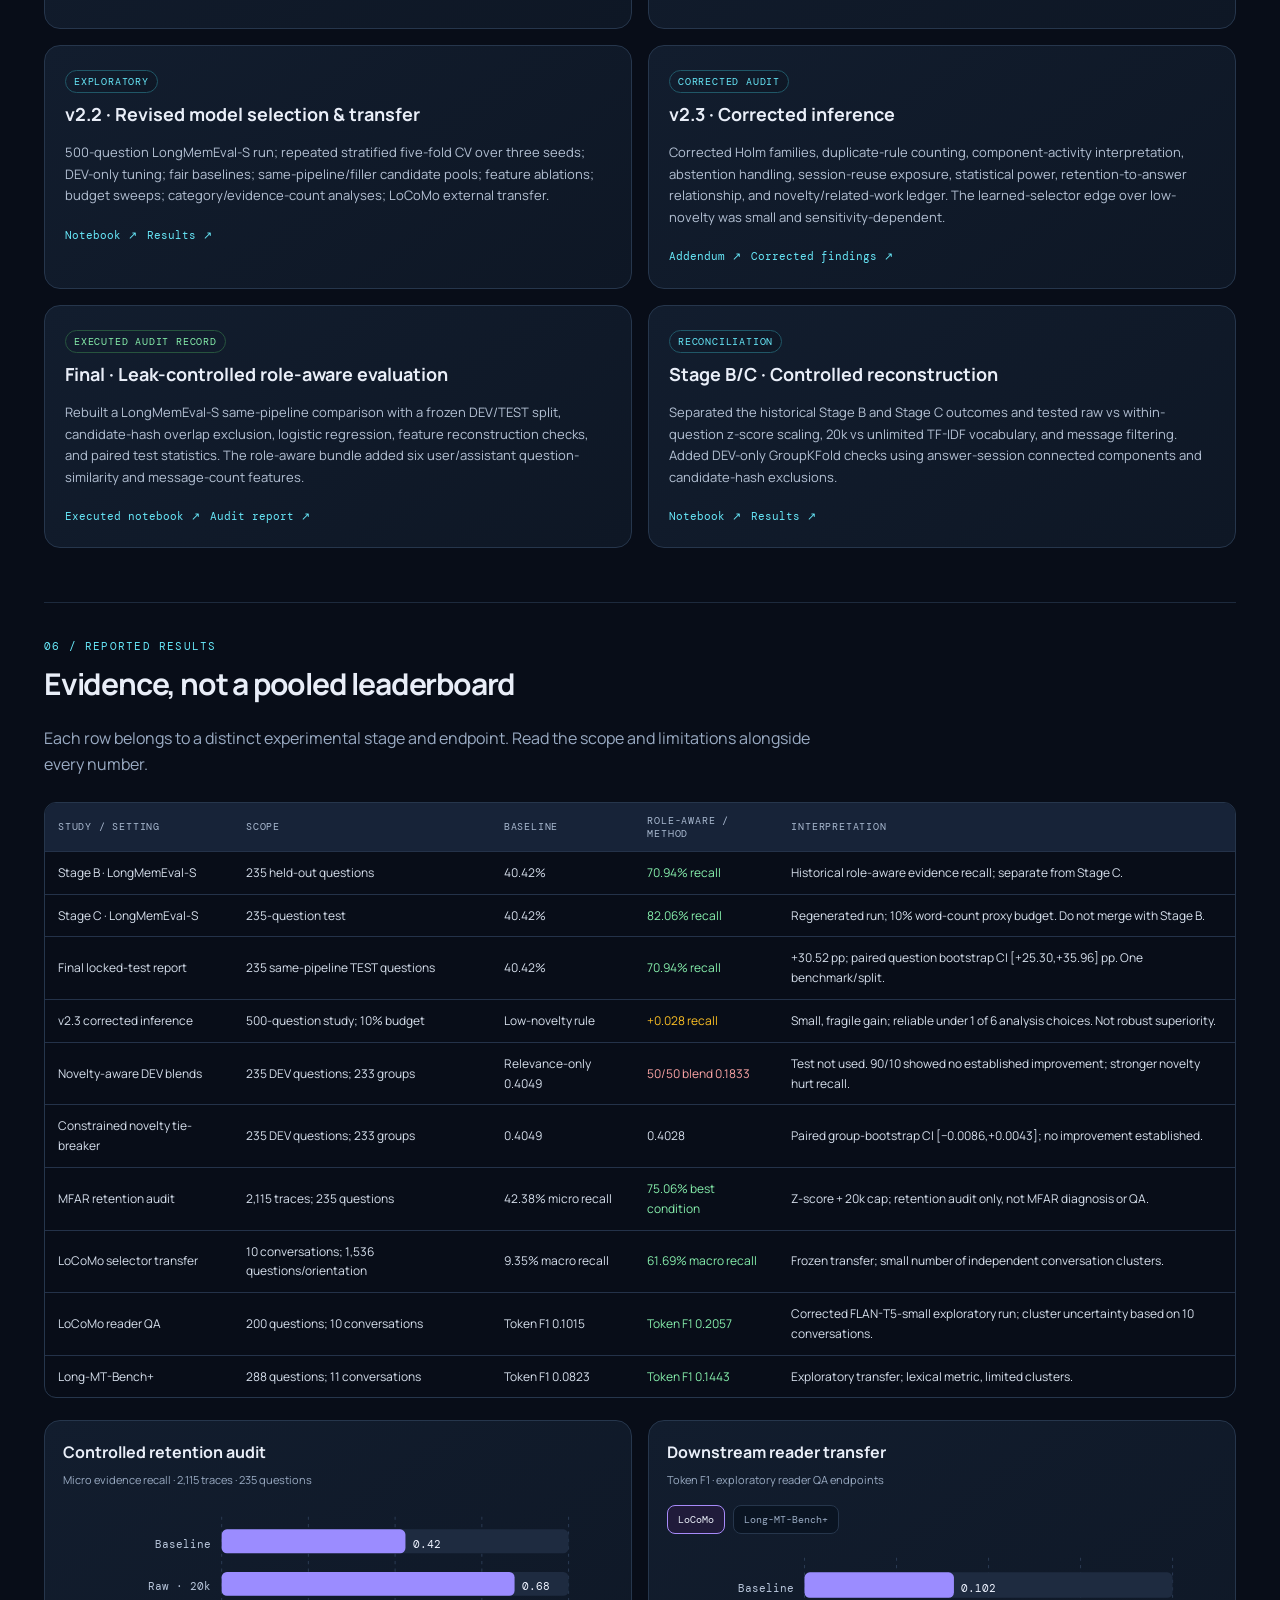
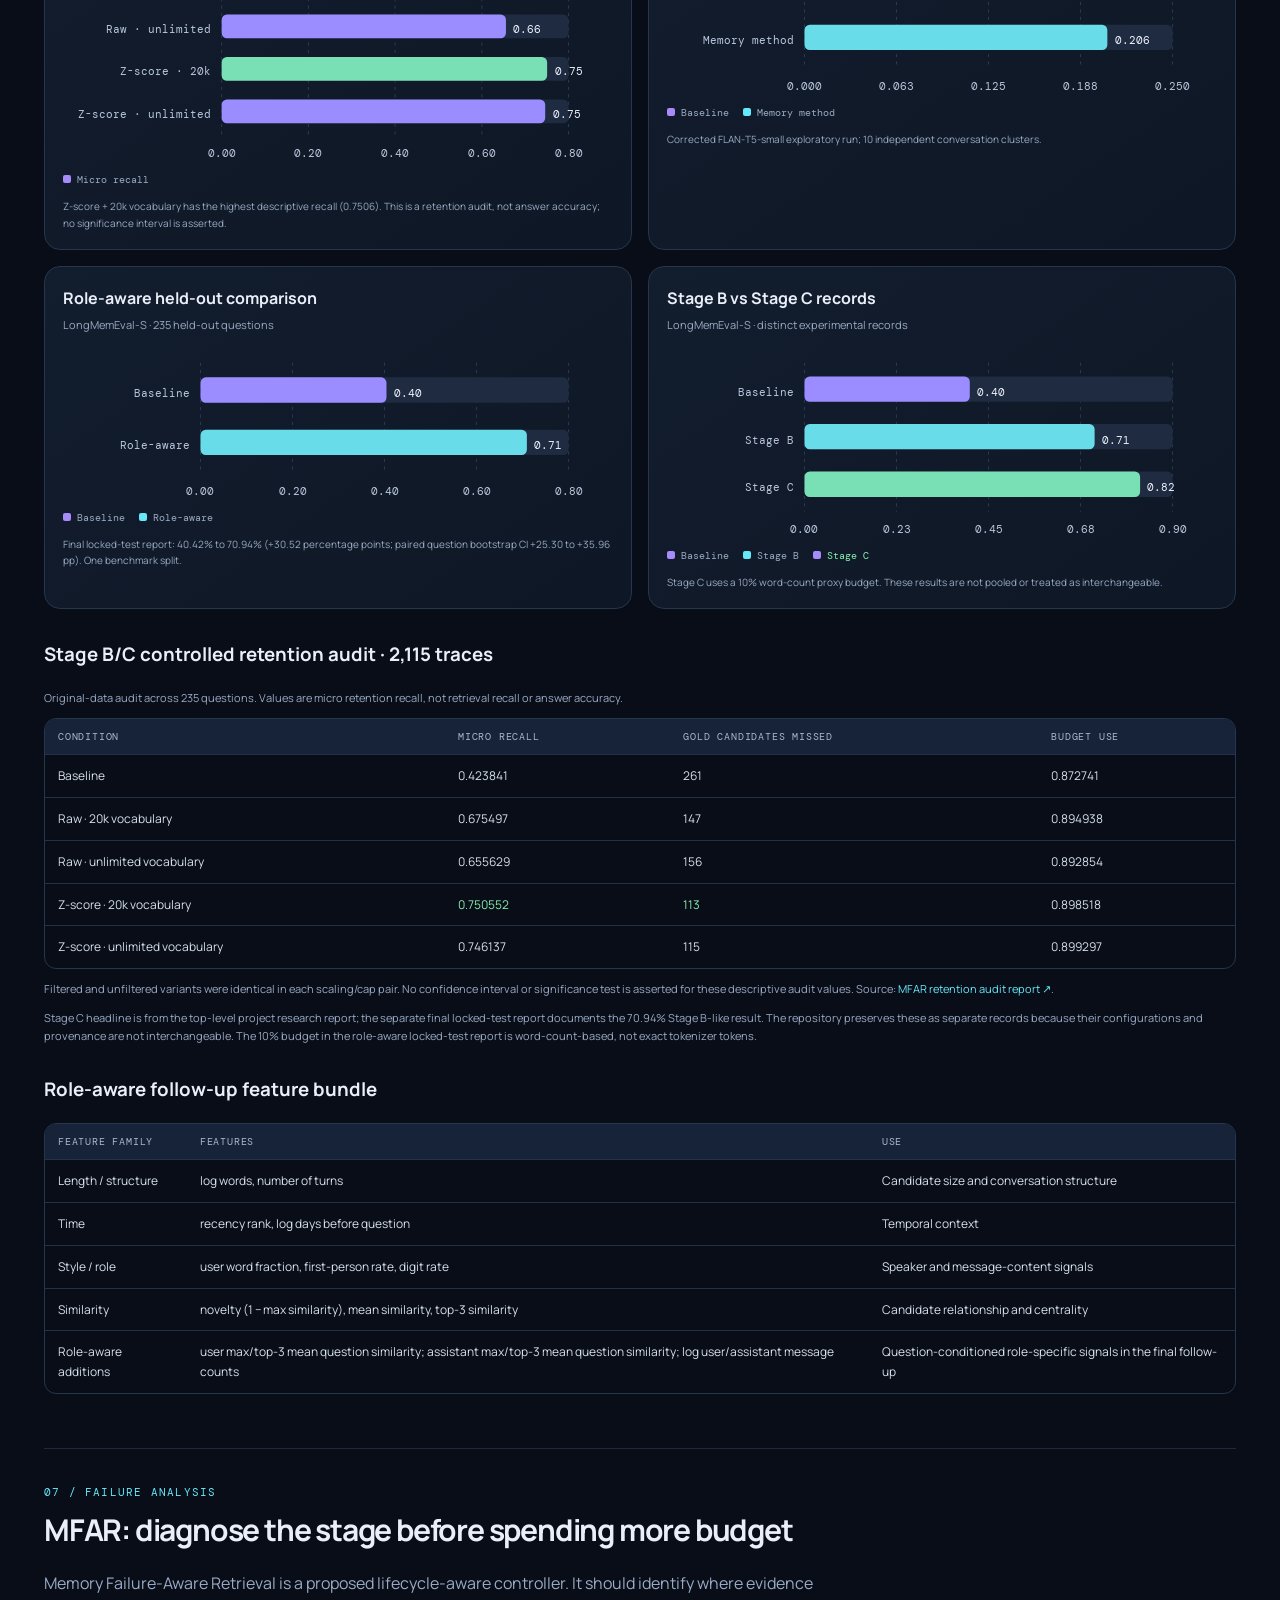
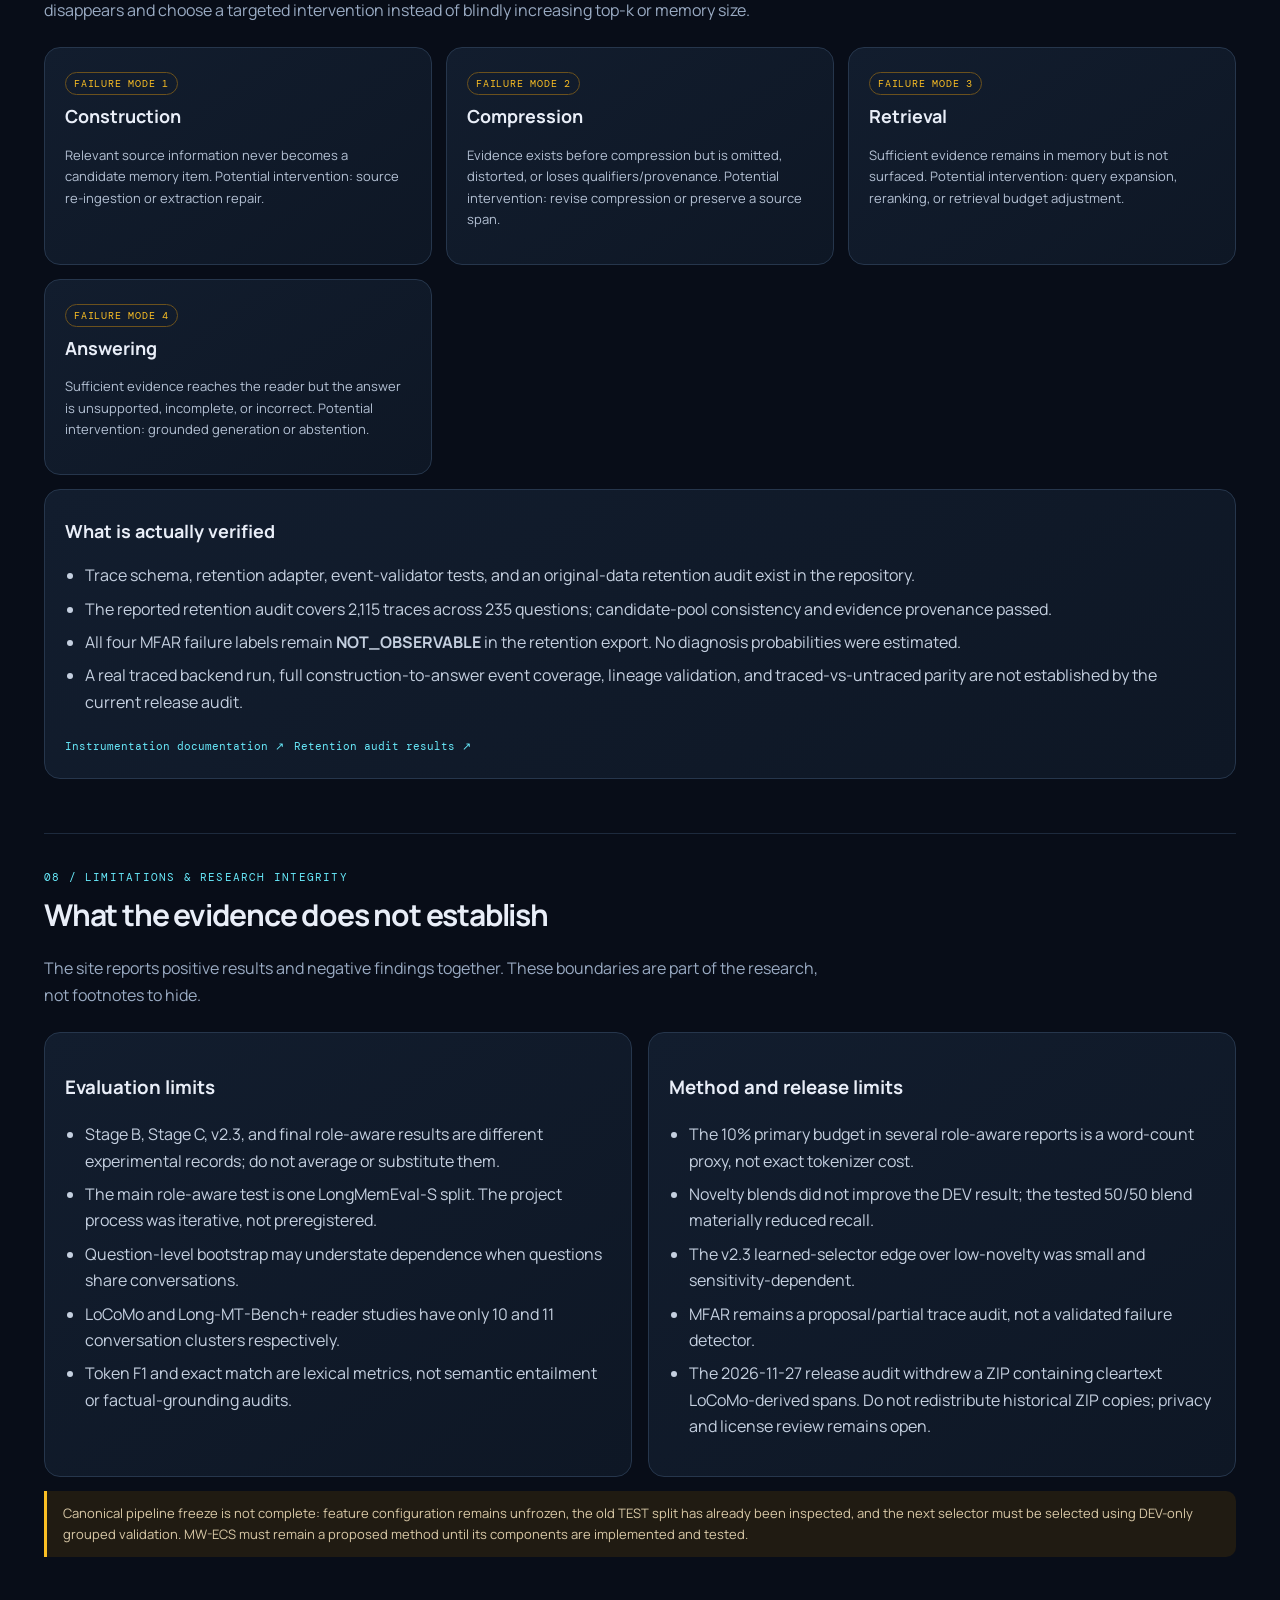
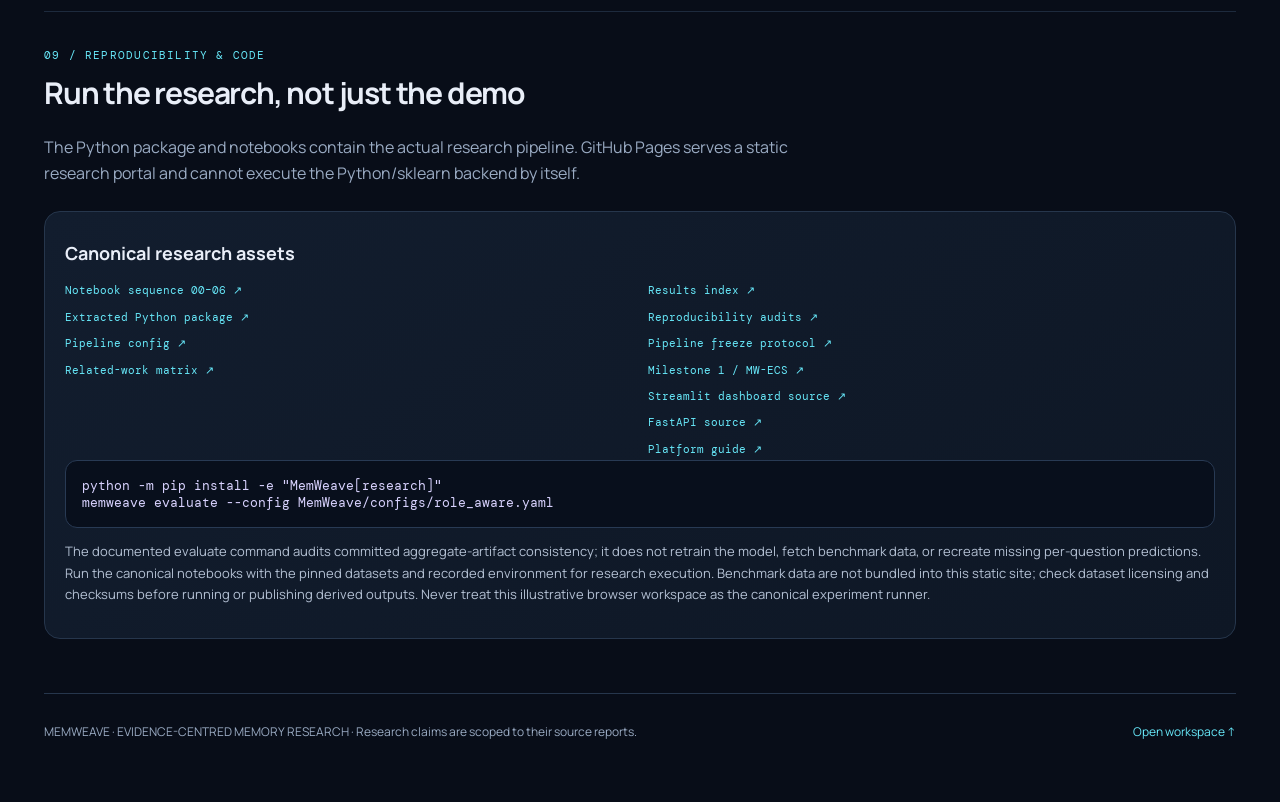
==== commit 6ddd56cc: "Add atomic evidence browser audit to research portal" ====
--- a/site/index.html
+++ b/site/index.html
@@ -34,7 +34,7 @@
 <div class="stat"><strong>0.2057</strong><span>LoCoMo reader token F1</span><small>Corrected FLAN-T5-small exploratory run</small></div>
 <div class="stat"><strong>4 stages</strong><span>MFAR failure taxonomy</span><small>Construction · compression · retrieval · answering</small></div>
 </div>
-<div class="navchips"><a href="#question">RESEARCH QUESTION</a><a href="#algorithms">ALGORITHM INVENTORY</a><a href="#simulator">SELECTION LAB</a><a href="#experiments">EXPERIMENT HISTORY</a><a href="#results">RESULTS</a><a href="#mfar">MFAR</a><a href="#limits">LIMITATIONS</a><a href="#reproduce">REPRODUCE</a></div>
+<div class="navchips"><a href="#question">RESEARCH QUESTION</a><a href="#algorithms">ALGORITHM INVENTORY</a><a href="#simulator">SELECTION LAB</a><a href="#browser-audit">BROWSER AUDIT</a><a href="#experiments">EXPERIMENT HISTORY</a><a href="#results">RESULTS</a><a href="#mfar">MFAR</a><a href="#limits">LIMITATIONS</a><a href="#reproduce">REPRODUCE</a></div>
 
 <section id="question" class="section">
 <div class="section-head"><div class="kicker">01 / RESEARCH QUESTION</div><h2>What should memory preserve?</h2><p>The central problem is a constrained selection task: preserve useful evidence from a long history before the future question is known, then test whether that evidence can be recovered and used.</p></div>
@@ -77,8 +77,68 @@
 </div>
 </section>
 
+<section id="browser-audit" class="section">
+<div class="section-head"><div class="kicker">04 / ATOMIC-EVIDENCE BROWSER AUDIT</div><h2>What survives when the memory budget is tight?</h2><p>The local workspace now exposes the selection trace at atomic-evidence level: each candidate carries a source link, role, facet, feature signals, and an explicit reason when it is rejected. The figures below are a reproducible example of the browser heuristic on the eight-unit sample conversation—not a benchmark result or a trained-model evaluation.</p></div>
+<div class="grid" style="margin:18px 0 22px">
+<div class="stat"><strong>8</strong><span>Evidence candidates</span><small>Atomic claims from one sample conversation</small></div>
+<div class="stat"><strong>1 / 8</strong><span>Retained at 10%</span><small>One complete unit fits the word-proxy cap</small></div>
+<div class="stat"><strong>90</strong><span>Source words</span><small>9-word cap at the 10% setting</small></div>
+<div class="stat"><strong>5 / 9</strong><span>Words used / cap</span><small>4 word-proxy units remain unused</small></div>
+</div>
+<div class="two">
+<div class="panel"><span class="status audit">Selected · browser heuristic</span><h3>Research priority: improving evidence retention.</h3><p>One user-authored, five-word evidence unit is retained. It adds the evidence-retention facet and has low measured redundancy in this candidate pool.</p><div class="metricline"><span>Score 0.659</span><span>Marginal utility 0.956</span><span>Redundancy 0.00</span></div><p class="small">Feature trace: novelty 0.78 · mean similarity 0.10 · top-3 similarity 0.17 · recency 0.25 · role 1.00 · first-person 0.00 · digits 0.00.</p></div>
+<div class="panel"><span class="status proposed">Explicit rejection reasons</span><h3>Not retained does not mean irrelevant.</h3><p>At the 10% setting, seven candidates do not fit after the selected unit. Examples include the 12-word project goal, six-word downstream-answer-quality priority, and nine-word exact-token-accounting requirement.</p><p class="small">The workspace records “remaining word-proxy budget is too small for this complete evidence unit” rather than silently truncating a claim. Rejection is a budget outcome, not a relevance judgement.</p></div>
+</div>
+<h3 style="margin-top:26px">Budget sweep · Coverage + MMR · λ = 0.25</h3>
+<p class="small">Same eight candidates, feature scores, policy, and redundancy weight. Only the word-count proxy cap changes. “Facets” counts distinct weighted facets represented among retained units.</p>
+<div class="table-wrap"><table><thead><tr><th>Budget</th><th>Retained</th><th>Words used / cap</th><th>Facets</th><th>What changes</th></tr></thead><tbody>
+<tr><td>10%</td><td>1 / 8</td><td>5 / 9</td><td>1</td><td>Only the short evidence-retention priority fits</td></tr>
+<tr><td>20%</td><td>2 / 8</td><td>14 / 18</td><td>2</td><td>Two facets represented</td></tr>
+<tr><td>30%</td><td>4 / 8</td><td>26 / 27</td><td>4</td><td>Four facets represented</td></tr>
+<tr><td>40%</td><td>5 / 8</td><td>36 / 36</td><td>5</td><td>Five facets represented; cap fully used</td></tr>
+<tr><td>50%</td><td>5 / 8</td><td>36 / 45</td><td>5</td><td>No additional complete unit is selected by this policy</td></tr>
+</tbody></table></div>
+<h3 style="margin-top:26px">Matched browser-policy comparison</h3>
+<p class="small">All policies use identical candidate units and scores, the same word-proxy caps, and λ = 0.25. Exact knapsack is exact only for the additive browser heuristic objective when its dynamic-programming work limit is met; it is not a relevance oracle.</p>
+<div class="table-wrap"><table><thead><tr><th>Budget</th><th>Policy</th><th>Retained</th><th>Words / cap</th><th>Facets</th><th>Weighted facet coverage</th><th>Solver</th></tr></thead><tbody>
+<tr><td>10%</td><td>Rank-only</td><td>1 / 8</td><td>9 / 9</td><td>1</td><td>23%</td><td>Heuristic</td></tr>
+<tr><td>10%</td><td>Exact knapsack</td><td>1 / 8</td><td>9 / 9</td><td>1</td><td>23%</td><td>Exact DP</td></tr>
+<tr><td>10%</td><td>Coverage-only</td><td>1 / 8</td><td>5 / 9</td><td>1</td><td>16%</td><td>Heuristic</td></tr>
+<tr><td>10%</td><td>MMR-only</td><td>1 / 8</td><td>9 / 9</td><td>1</td><td>23%</td><td>Heuristic</td></tr>
+<tr><td>10%</td><td>Coverage + MMR</td><td>1 / 8</td><td>5 / 9</td><td>1</td><td>16%</td><td>Heuristic</td></tr>
+<tr><td>20%</td><td>Rank-only</td><td>2 / 8</td><td>15 / 18</td><td>2</td><td>37%</td><td>Heuristic</td></tr>
+<tr><td>20%</td><td>Exact knapsack</td><td>3 / 8</td><td>17 / 18</td><td>3</td><td>44%</td><td>Exact DP</td></tr>
+<tr><td>20%</td><td>Coverage-only</td><td>3 / 8</td><td>17 / 18</td><td>3</td><td>44%</td><td>Heuristic</td></tr>
+<tr><td>20%</td><td>MMR-only</td><td>2 / 8</td><td>15 / 18</td><td>2</td><td>37%</td><td>Heuristic</td></tr>
+<tr><td>20%</td><td>Coverage + MMR</td><td>2 / 8</td><td>14 / 18</td><td>2</td><td>39%</td><td>Heuristic</td></tr>
+<tr><td>30%</td><td>Rank-only</td><td>3 / 8</td><td>25 / 27</td><td>3</td><td>47%</td><td>Heuristic</td></tr>
+<tr><td>30%</td><td>Exact knapsack</td><td>4 / 8</td><td>26 / 27</td><td>4</td><td>68%</td><td>Exact DP</td></tr>
+<tr><td>30%</td><td>Coverage-only</td><td>4 / 8</td><td>26 / 27</td><td>4</td><td>68%</td><td>Heuristic</td></tr>
+<tr><td>30%</td><td>MMR-only</td><td>3 / 8</td><td>25 / 27</td><td>3</td><td>47%</td><td>Heuristic</td></tr>
+<tr><td>30%</td><td>Coverage + MMR</td><td>4 / 8</td><td>26 / 27</td><td>4</td><td>68%</td><td>Heuristic</td></tr>
+<tr><td>40%</td><td>Rank-only</td><td>4 / 8</td><td>36 / 36</td><td>4</td><td>61%</td><td>Heuristic</td></tr>
+<tr><td>40%</td><td>Exact knapsack</td><td>5 / 8</td><td>36 / 36</td><td>5</td><td>78%</td><td>Exact DP</td></tr>
+<tr><td>40%</td><td>Coverage-only</td><td>5 / 8</td><td>36 / 36</td><td>5</td><td>78%</td><td>Heuristic</td></tr>
+<tr><td>40%</td><td>MMR-only</td><td>4 / 8</td><td>36 / 36</td><td>4</td><td>61%</td><td>Heuristic</td></tr>
+<tr><td>40%</td><td>Coverage + MMR</td><td>5 / 8</td><td>36 / 36</td><td>5</td><td>78%</td><td>Heuristic</td></tr>
+<tr><td>50%</td><td>Rank-only</td><td>4 / 8</td><td>42 / 45</td><td>4</td><td>56%</td><td>Heuristic</td></tr>
+<tr><td>50%</td><td>Exact knapsack</td><td>5 / 8</td><td>42 / 45</td><td>5</td><td>75%</td><td>Exact DP</td></tr>
+<tr><td>50%</td><td>Coverage-only</td><td>5 / 8</td><td>36 / 45</td><td>5</td><td>78%</td><td>Heuristic</td></tr>
+<tr><td>50%</td><td>MMR-only</td><td>4 / 8</td><td>42 / 45</td><td>4</td><td>56%</td><td>Heuristic</td></tr>
+<tr><td>50%</td><td>Coverage + MMR</td><td>5 / 8</td><td>36 / 45</td><td>5</td><td>78%</td><td>Heuristic</td></tr>
+</tbody></table></div>
+<div class="callout" style="margin-top:14px"><strong>Interpretation:</strong> weighted facet coverage is a policy diagnostic, not gold evidence recall. Gold evidence recall has not been measured here because no held-out relevance labels are supplied by default. Downstream answer quality has not been measured because this static demo does not run the fixed reader and evaluator.</div>
+<h3 style="margin-top:26px">From a browser trace to a question-level audit</h3>
+<div class="two">
+<div class="panel"><h3>1 · Label the evidence</h3><p>Enter a held-out question and mark every candidate unit containing evidence needed to answer it. The workspace then reports retention precision/recall/F1 and separately evaluates BM25+MMR retrieval from the retained subset.</p></div>
+<div class="panel"><h3>2 · Export matched questions</h3><p>Export one v2 JSON per distinct question while keeping the same conversation and candidate units loaded. Batch audit checks matched candidates and selections, then reports macro metrics, question-bootstrap 95% intervals, and paired deltas versus rank-only.</p></div>
+</div>
+<p class="small">The browser selector is a transparent heuristic, not the trained logistic-regression model. Cost is selected-text word count only: exact tokenizer cost and full metadata cost are unavailable. The workspace does not generate answers. These browser atomic-evidence diagnostics are not LongMemEval results, do not validate MW-ECS, and must not be presented as downstream answer-quality measurements.</p>
+<p><a class="code-link" href="./workspace.html">Open the interactive evidence workspace ↗</a> <a class="code-link" href="https://github.com/tishaaaaaaaaa5-sketch/memweavee/blob/main/MemWeave/src/memweave/browser_audit.py">Browser audit batch implementation ↗</a></p>
+</section>
+
 <section id="experiments" class="section">
-<div class="section-head"><div class="kicker">04 / EXPERIMENT HISTORY</div><h2>What each research stage investigated</h2><p>The stages are intentionally kept separate. Later corrections do not overwrite earlier experiments, and historical results are not pooled into a single headline.</p></div>
+<div class="section-head"><div class="kicker">05 / EXPERIMENT HISTORY</div><h2>What each research stage investigated</h2><p>The stages are intentionally kept separate. Later corrections do not overwrite earlier experiments, and historical results are not pooled into a single headline.</p></div>
 <div class="two">
 <article class="panel"><span class="status audit">Historical</span><h3>v2.0 · Adaptive temporal memory</h3><p>Initial real-data pipeline. Compared query-agnostic Setting B with query-conditioned Setting A. Proposed a memory encoder, temporal intelligence, rarity/importance features, learned utility model, MMR/cost/supersession-aware budget optimizer, and extensive ablations. MLP was the initial primary model; LR and gradient boosting were model-class alternatives.</p><a class="code-link" href="https://github.com/tishaaaaaaaaa5-sketch/memweavee/blob/main/MemWeave/notebooks/00_MemWeave_2_0.ipynb">Notebook ↗</a><a class="code-link" href="https://github.com/tishaaaaaaaaa5-sketch/memweavee/tree/main/MemWeave/results/v2_0">Results ↗</a></article>
 <article class="panel"><span class="status audit">Benchmark audit</span><h3>v2.1 · Fair baselines & diagnostics</h3><p>Revised the interpretation after v2.0 showed the headline learned-selector story did not survive stronger fair baselines. Added within-history feature AUC, nearest-neighbour structure diagnostics, signed rarity/novelty baselines, and stronger controls.</p><a class="code-link" href="https://github.com/tishaaaaaaaaa5-sketch/memweavee/blob/main/MemWeave/notebooks/01_MemWeave_2_1.ipynb">Notebook ↗</a><a class="code-link" href="https://github.com/tishaaaaaaaaa5-sketch/memweavee/tree/main/MemWeave/results/v2_1">Diagnostics ↗</a></article>
@@ -90,7 +150,7 @@
 </section>
 
 <section id="results" class="section">
-<div class="section-head"><div class="kicker">05 / REPORTED RESULTS</div><h2>Evidence, not a pooled leaderboard</h2><p>Each row belongs to a distinct experimental stage and endpoint. Read the scope and limitations alongside every number.</p></div>
+<div class="section-head"><div class="kicker">06 / REPORTED RESULTS</div><h2>Evidence, not a pooled leaderboard</h2><p>Each row belongs to a distinct experimental stage and endpoint. Read the scope and limitations alongside every number.</p></div>
 <div class="table-wrap"><table><thead><tr><th>Study / setting</th><th>Scope</th><th>Baseline</th><th>Role-aware / method</th><th>Interpretation</th></tr></thead><tbody>
 <tr><td>Stage B · LongMemEval-S</td><td>235 held-out questions</td><td>40.42%</td><td class="good">70.94% recall</td><td>Historical role-aware evidence recall; separate from Stage C.</td></tr>
 <tr><td>Stage C · LongMemEval-S</td><td>235-question test</td><td>40.42%</td><td class="good">82.06% recall</td><td>Regenerated run; 10% word-count proxy budget. Do not merge with Stage B.</td></tr>
@@ -120,7 +180,7 @@
 </section>
 
 <section id="mfar" class="section">
-<div class="section-head"><div class="kicker">06 / FAILURE ANALYSIS</div><h2>MFAR: diagnose the stage before spending more budget</h2><p>Memory Failure-Aware Retrieval is a proposed lifecycle-aware controller. It should identify where evidence disappears and choose a targeted intervention instead of blindly increasing top-k or memory size.</p></div>
+<div class="section-head"><div class="kicker">07 / FAILURE ANALYSIS</div><h2>MFAR: diagnose the stage before spending more budget</h2><p>Memory Failure-Aware Retrieval is a proposed lifecycle-aware controller. It should identify where evidence disappears and choose a targeted intervention instead of blindly increasing top-k or memory size.</p></div>
 <div class="four three">
 <div class="method"><span class="status proposed">Failure mode 1</span><h3>Construction</h3><p>Relevant source information never becomes a candidate memory item. Potential intervention: source re-ingestion or extraction repair.</p></div>
 <div class="method"><span class="status proposed">Failure mode 2</span><h3>Compression</h3><p>Evidence exists before compression but is omitted, distorted, or loses qualifiers/provenance. Potential intervention: revise compression or preserve a source span.</p></div>
@@ -131,7 +191,7 @@
 </section>
 
 <section id="limits" class="section">
-<div class="section-head"><div class="kicker">07 / LIMITATIONS & RESEARCH INTEGRITY</div><h2>What the evidence does not establish</h2><p>The site reports positive results and negative findings together. These boundaries are part of the research, not footnotes to hide.</p></div>
+<div class="section-head"><div class="kicker">08 / LIMITATIONS & RESEARCH INTEGRITY</div><h2>What the evidence does not establish</h2><p>The site reports positive results and negative findings together. These boundaries are part of the research, not footnotes to hide.</p></div>
 <div class="two">
 <div class="audit"><h3>Evaluation limits</h3><ul class="list"><li>Stage B, Stage C, v2.3, and final role-aware results are different experimental records; do not average or substitute them.</li><li>The main role-aware test is one LongMemEval-S split. The project process was iterative, not preregistered.</li><li>Question-level bootstrap may understate dependence when questions share conversations.</li><li>LoCoMo and Long-MT-Bench+ reader studies have only 10 and 11 conversation clusters respectively.</li><li>Token F1 and exact match are lexical metrics, not semantic entailment or factual-grounding audits.</li></ul></div>
 <div class="audit"><h3>Method and release limits</h3><ul class="list"><li>The 10% primary budget in several role-aware reports is a word-count proxy, not exact tokenizer cost.</li><li>Novelty blends did not improve the DEV result; the tested 50/50 blend materially reduced recall.</li><li>The v2.3 learned-selector edge over low-novelty was small and sensitivity-dependent.</li><li>MFAR remains a proposal/partial trace audit, not a validated failure detector.</li><li>The 2026-11-27 release audit withdrew a ZIP containing cleartext LoCoMo-derived spans. Do not redistribute historical ZIP copies; privacy and license review remains open.</li></ul></div>
@@ -140,7 +200,7 @@
 </section>
 
 <section id="reproduce" class="section">
-<div class="section-head"><div class="kicker">08 / REPRODUCIBILITY & CODE</div><h2>Run the research, not just the demo</h2><p>The Python package and notebooks contain the actual research pipeline. GitHub Pages serves a static research portal and cannot execute the Python/sklearn backend by itself.</p></div>
+<div class="section-head"><div class="kicker">09 / REPRODUCIBILITY & CODE</div><h2>Run the research, not just the demo</h2><p>The Python package and notebooks contain the actual research pipeline. GitHub Pages serves a static research portal and cannot execute the Python/sklearn backend by itself.</p></div>
 <div class="panel">
 <h3>Canonical research assets</h3>
 <div class="two">
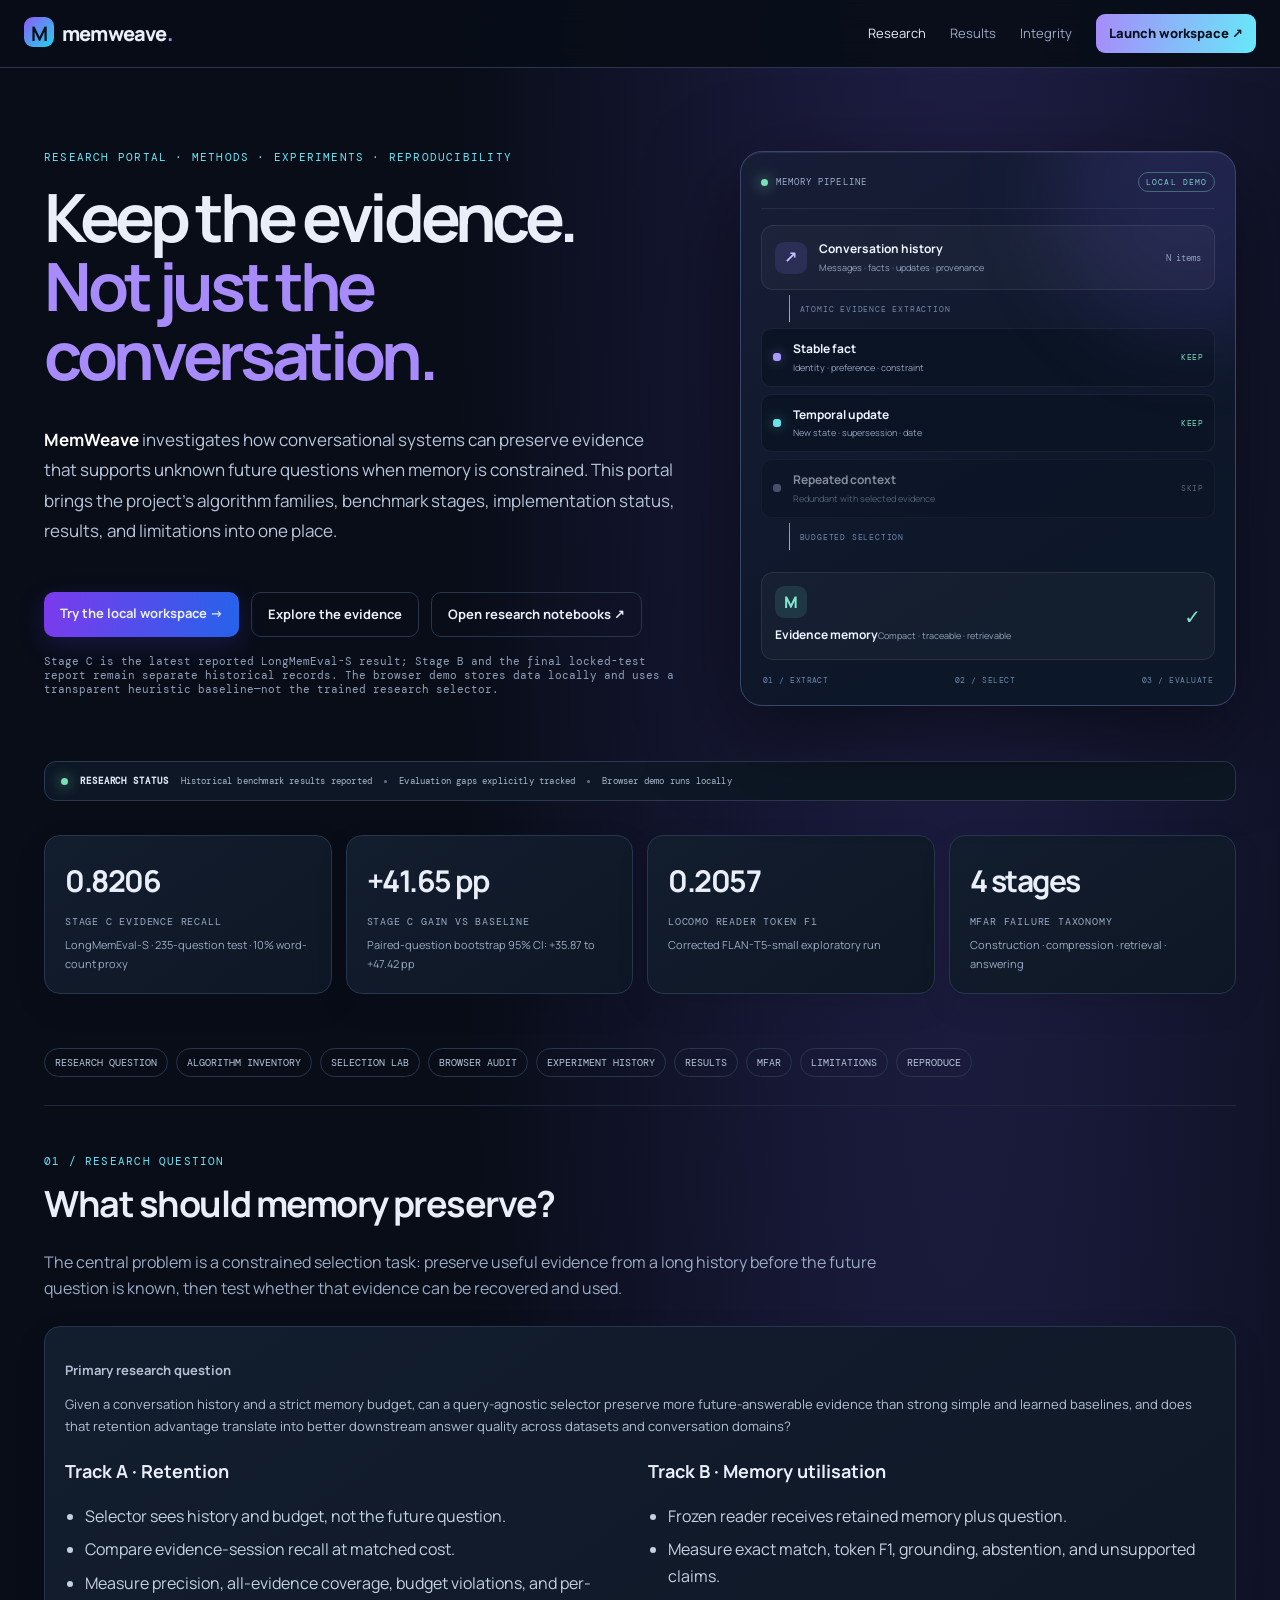
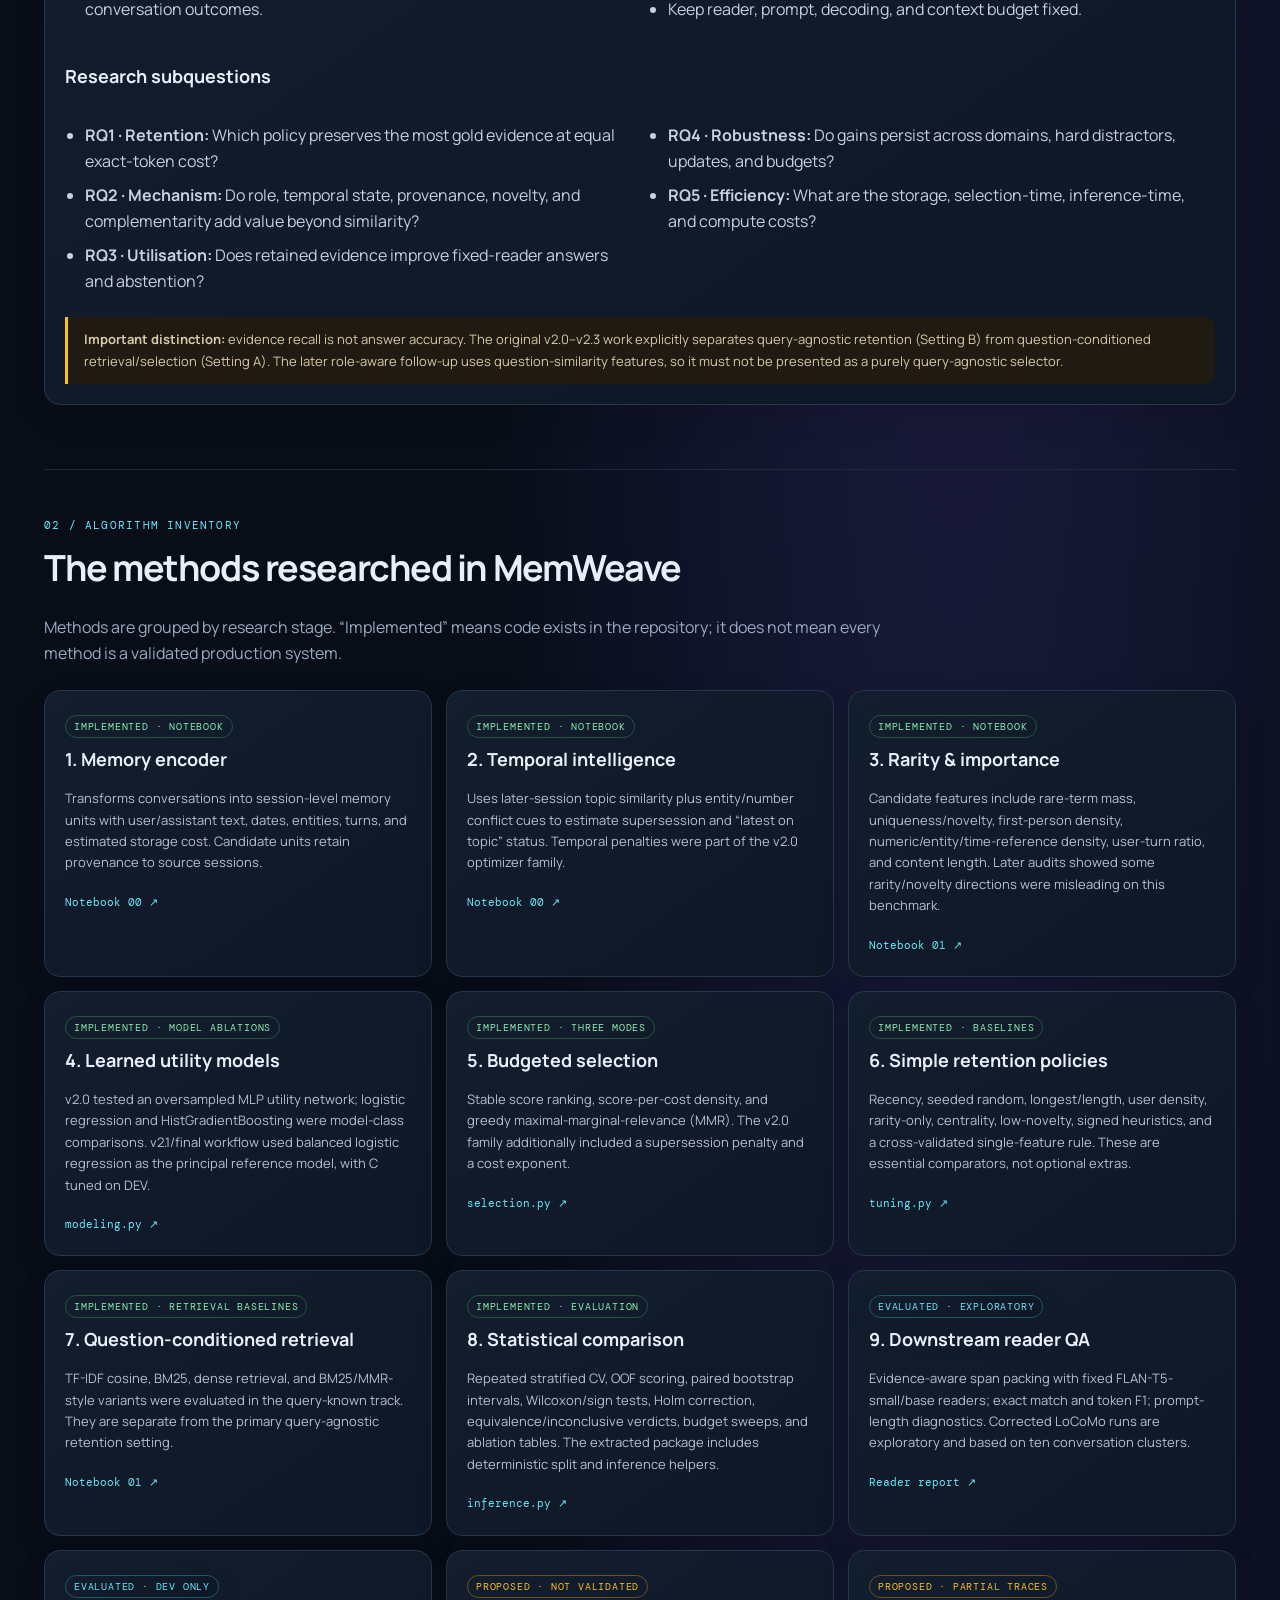
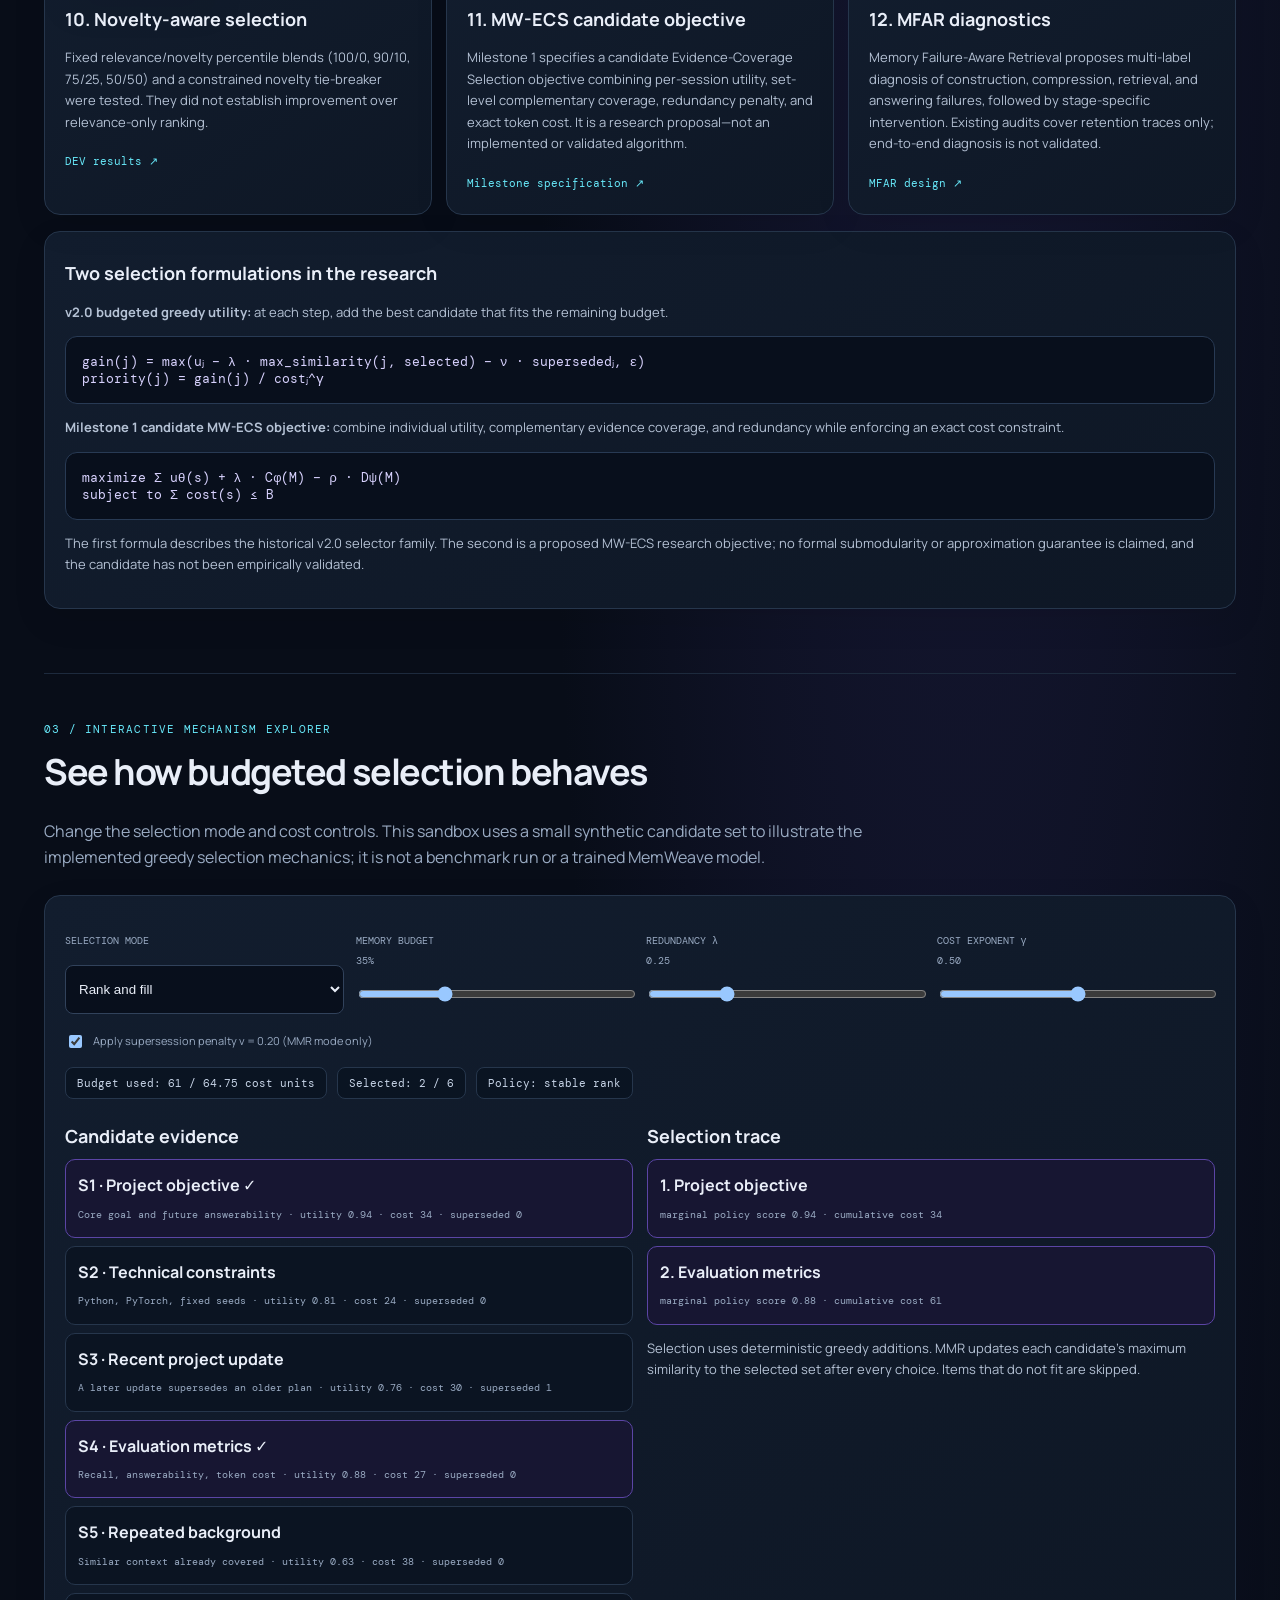
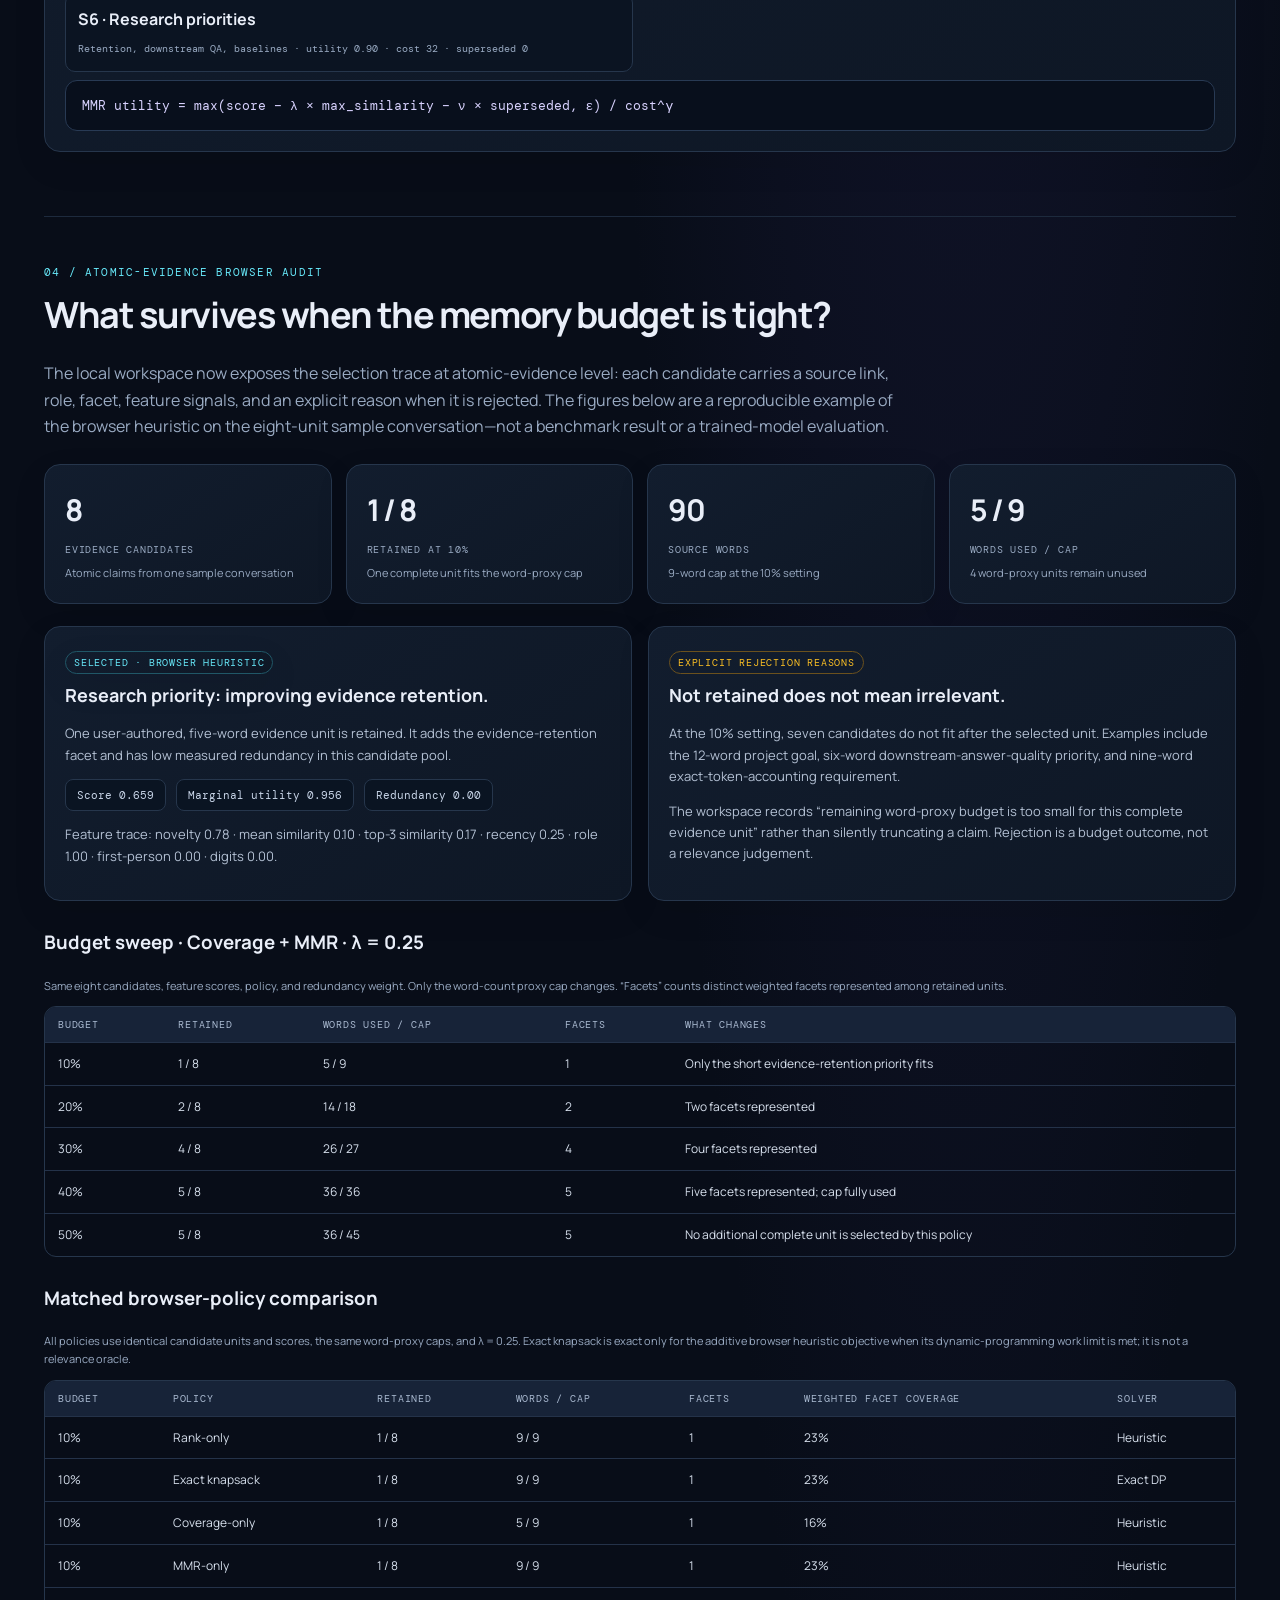
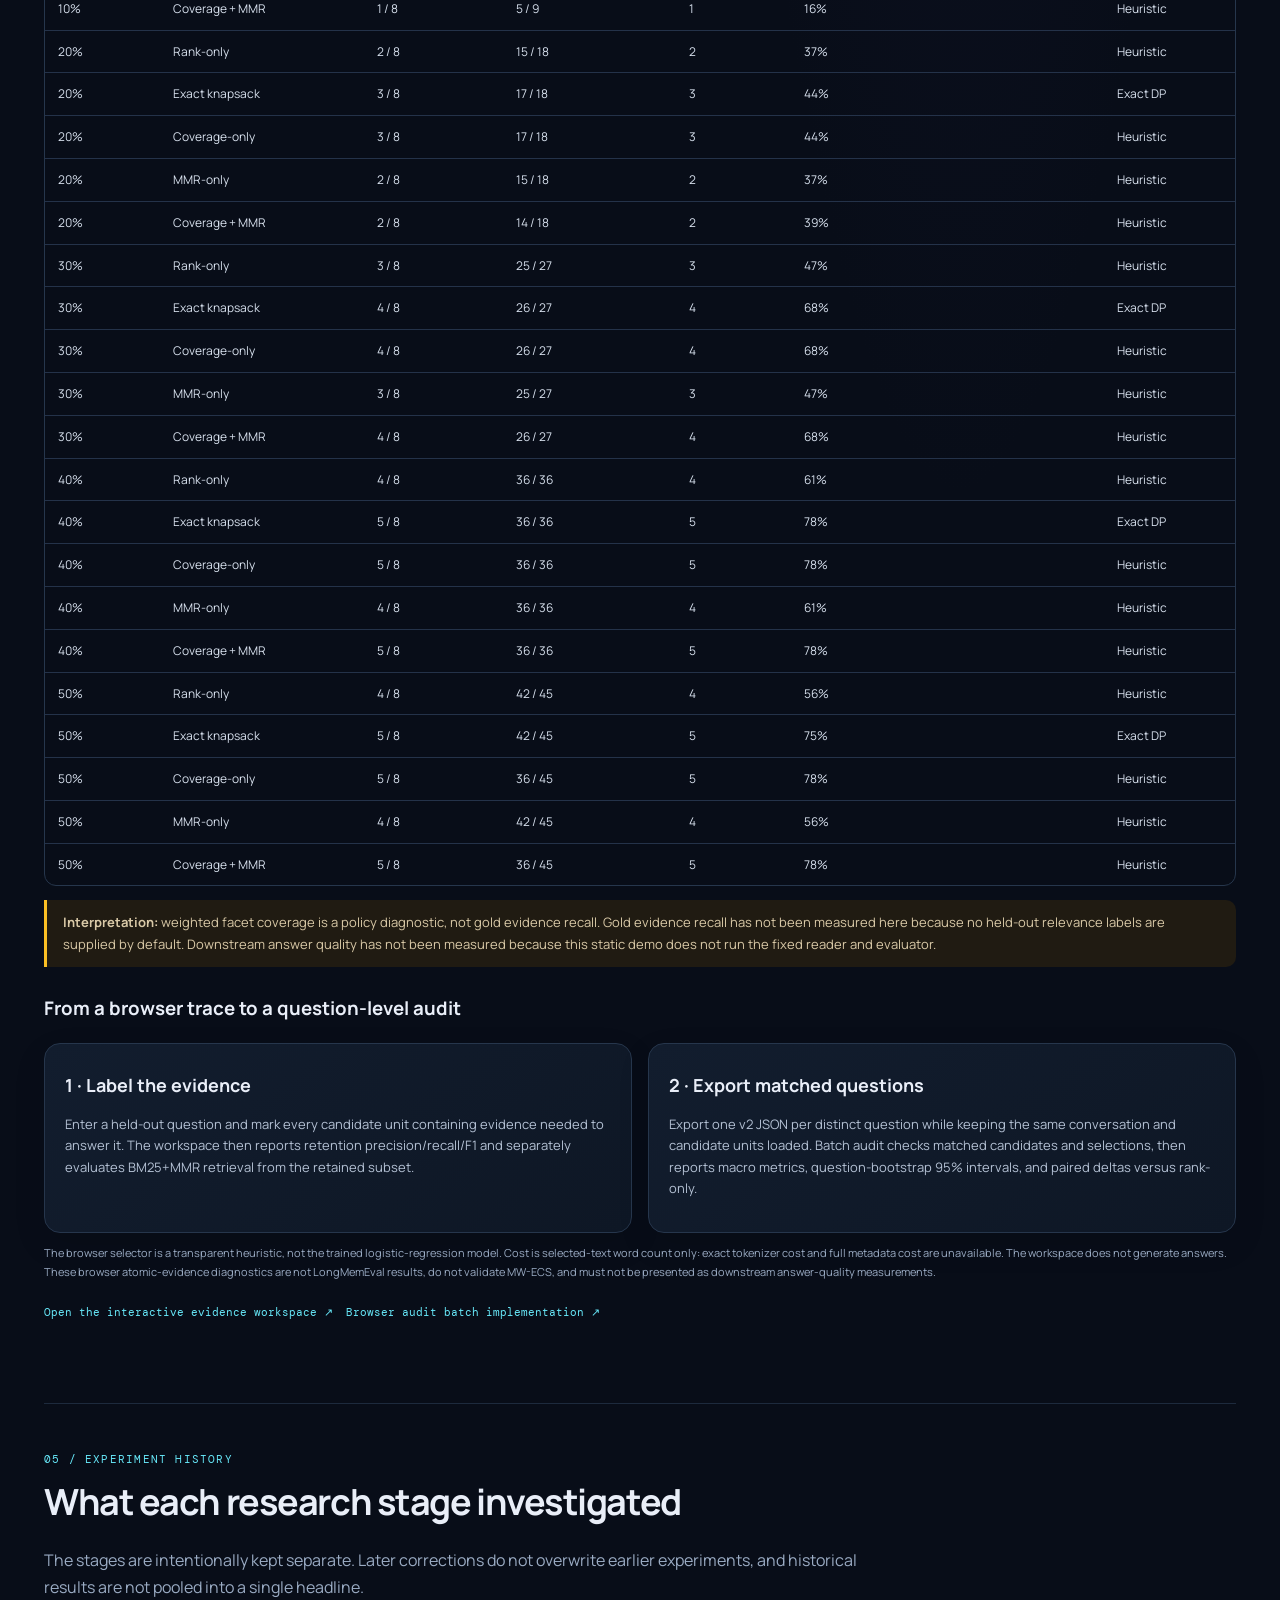
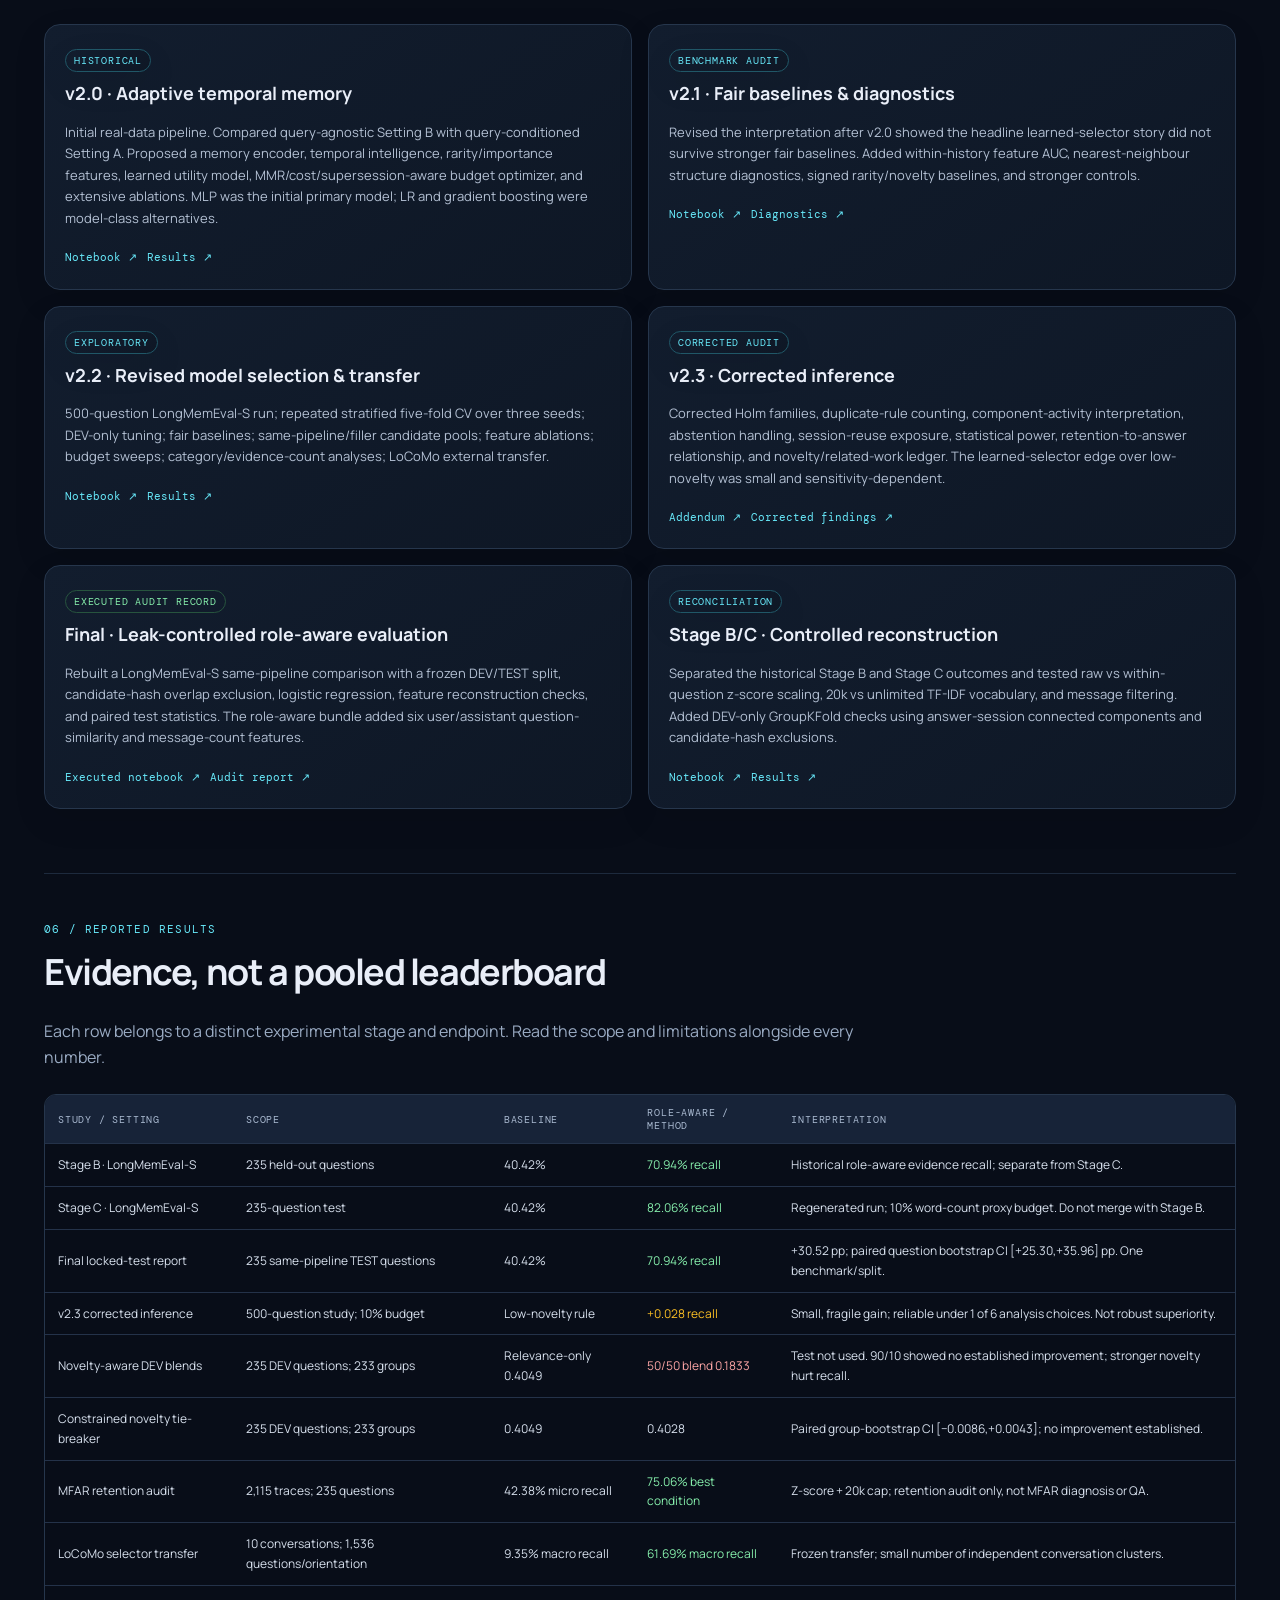
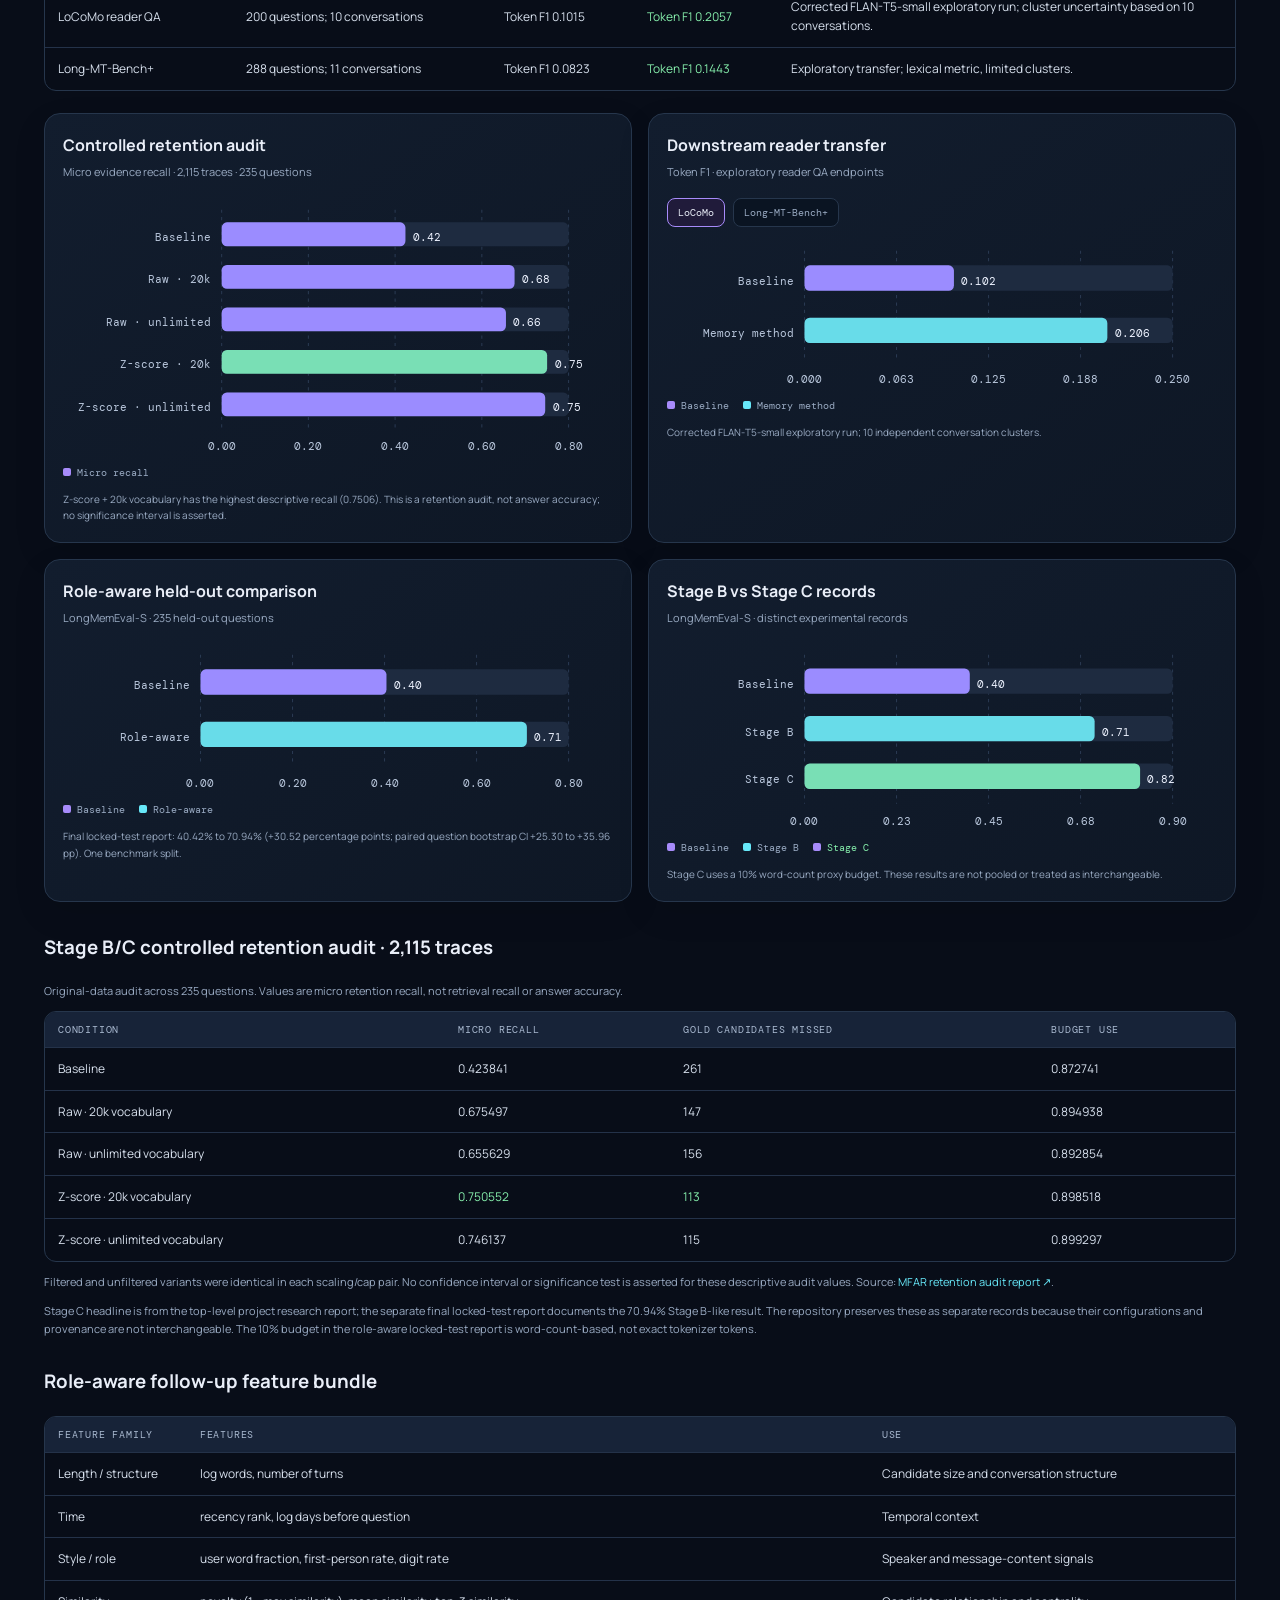
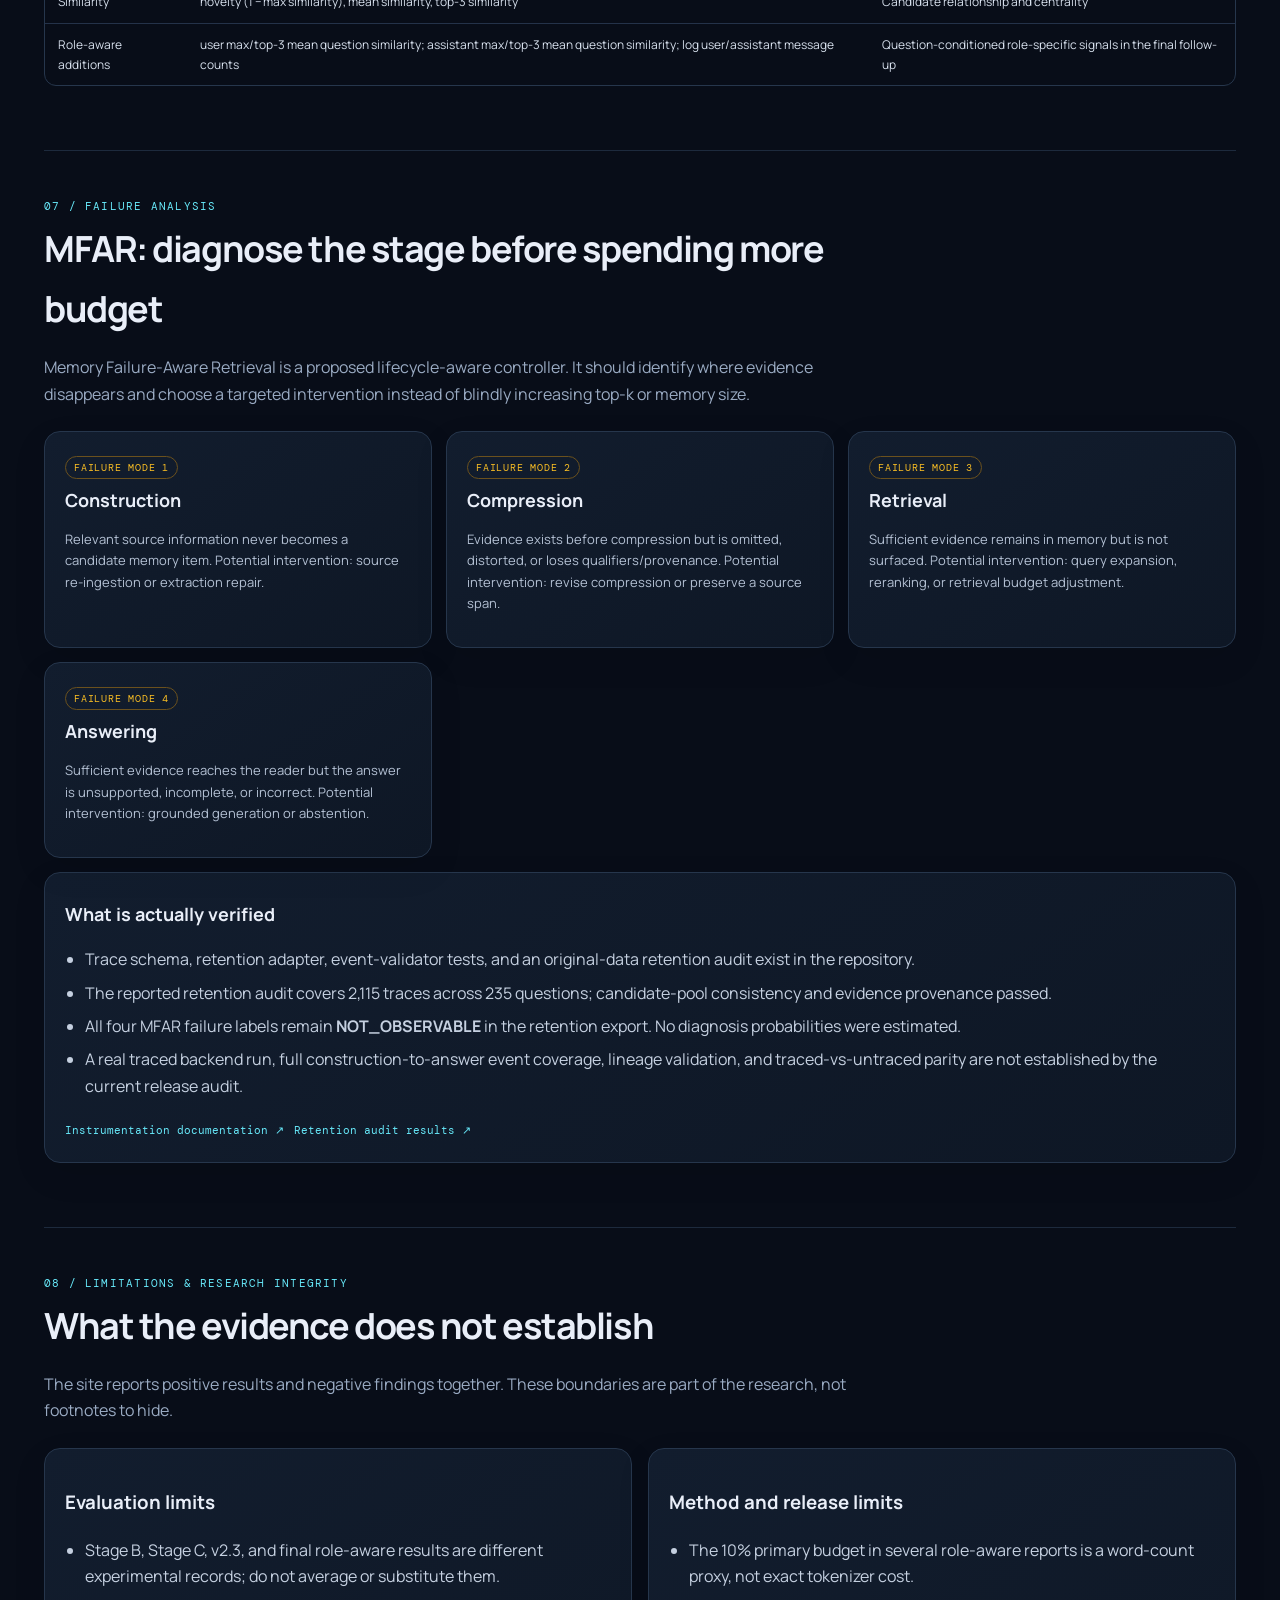
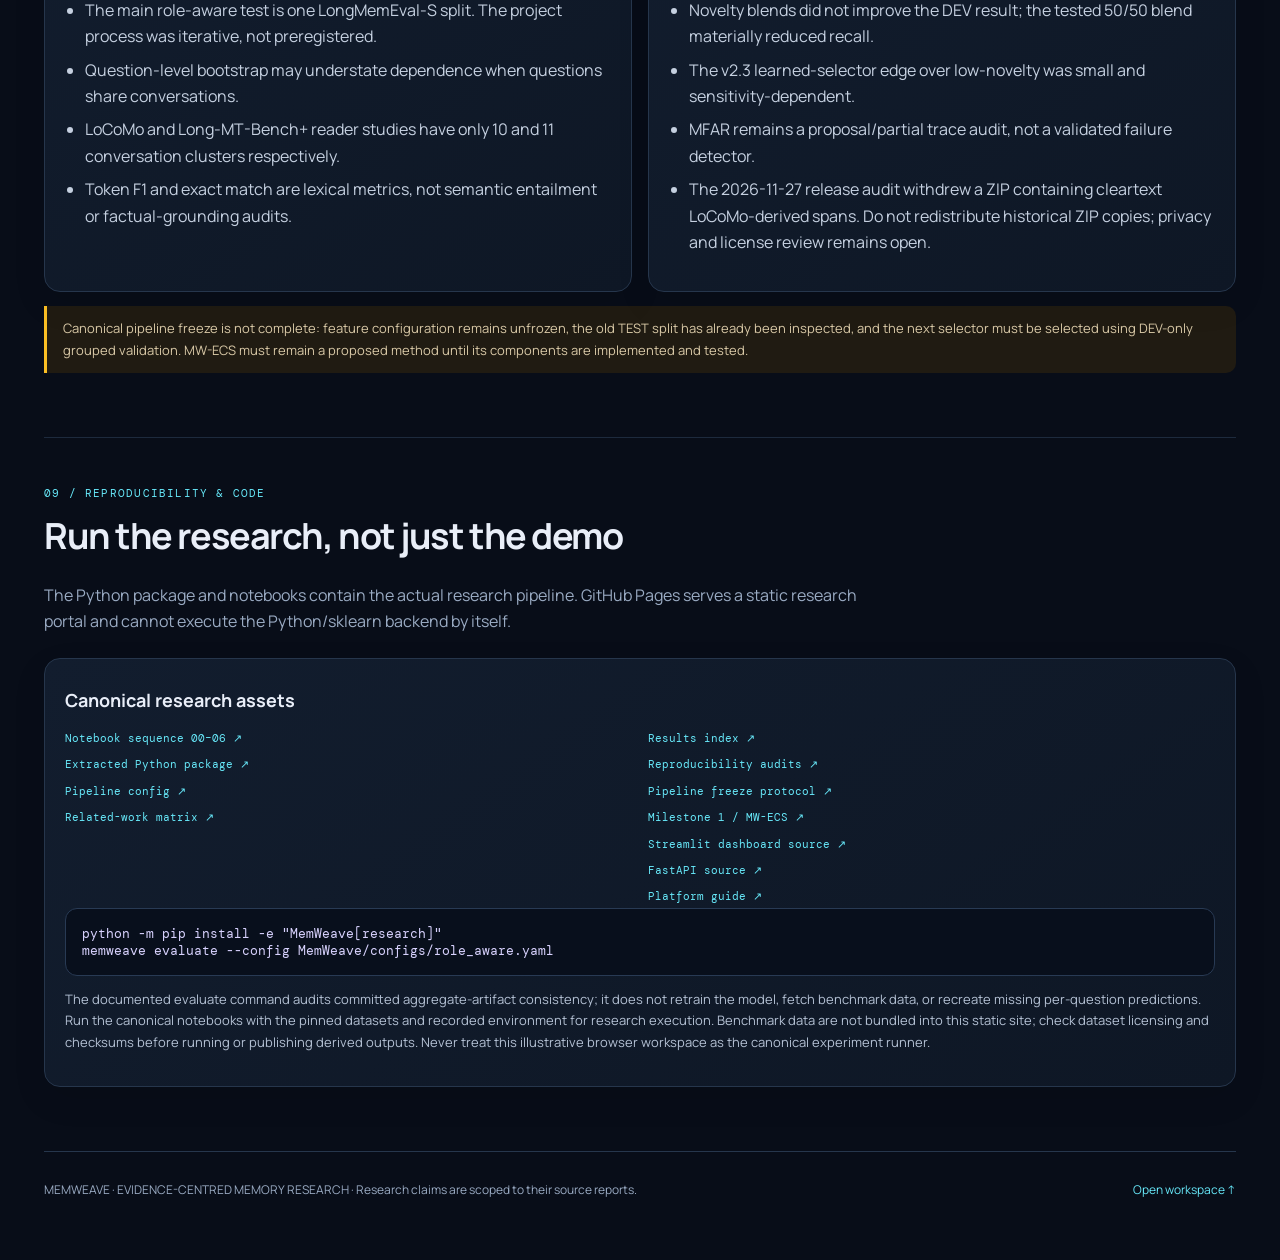
==== commit 8c41d761: "Polish research portal hero and navigation" ====
--- a/site/index.html
+++ b/site/index.html
@@ -7,8 +7,8 @@
 <meta property="og:type" content="website">
 <meta property="og:title" content="MemWeave — Evidence-centred conversational memory">
 <meta property="og:description" content="Research on retaining future-useful conversational evidence under constrained memory budgets.">
-<meta name="color-scheme" content="dark">
-<title>MemWeave — Research & Algorithms</title>
+<meta name="color-scheme" content="dark"><meta name="author" content="MemWeave research project"><meta property="og:image" content="https://tishaaaaaaaaa5-sketch.github.io/memweavee/og-cover.svg"><meta name="twitter:card" content="summary_large_image">
+<title>MemWeave — Evidence-centred conversational memory</title>
 <link rel="preconnect" href="https://fonts.googleapis.com"><link rel="preconnect" href="https://fonts.gstatic.com" crossorigin>
 <link href="https://fonts.googleapis.com/css2?family=DM+Mono:wght@400;500&family=Manrope:wght@400;500;600;700;800&display=swap" rel="stylesheet">
 <style>
@@ -16,18 +16,62 @@
 *{box-sizing:border-box}html{scroll-behavior:smooth}body{margin:0;background:radial-gradient(ellipse at 75% -10%,#22204b 0,transparent 38%),var(--bg);color:var(--text);font-family:var(--sans);line-height:1.65}
 a{color:var(--cyan);text-decoration:none}a:hover{text-decoration:underline}.top{height:68px;border-bottom:1px solid var(--line);display:flex;align-items:center;justify-content:space-between;padding:0 max(24px,calc((100vw - 1240px)/2));position:sticky;top:0;background:#080d18ed;backdrop-filter:blur(14px);z-index:5}.brand{color:var(--text);font-weight:800;letter-spacing:-.04em;font-size:20px}.brand b{display:inline-grid;place-items:center;width:30px;height:30px;border-radius:9px;background:linear-gradient(135deg,#8b5cf6,#22d3ee);color:#09111d;margin-right:8px}.brand span{color:var(--purple)}nav{display:flex;gap:24px;align-items:center;font-size:13px;color:var(--muted)}nav a{color:var(--muted)}nav a.active{color:var(--text)}nav .nav-cta{color:#08111e;background:linear-gradient(100deg,#a78bfa,#67e8f9);padding:9px 13px;border-radius:9px;font-weight:800}.hero-note{font:11px var(--mono)!important;color:#91a1ba!important;margin-top:17px!important;max-width:720px!important}.hero{max-width:1000px}.hero p{max-width:820px}.hero-actions .btn{transition:transform .18s ease,border-color .18s ease}.hero-actions .btn:hover{transform:translateY(-2px);text-decoration:none;border-color:#7c8ba8}.hero-actions .btn.primary:hover{filter:brightness(1.08)}.wrap{max-width:1240px;margin:auto;padding:0 24px}.hero{padding:76px 0 52px;max-width:920px}.eyebrow,.kicker,.tag{font:11px var(--mono);letter-spacing:.11em;text-transform:uppercase;color:var(--cyan)}h1{font-size:clamp(38px,6vw,66px);letter-spacing:-.065em;line-height:1.04;margin:16px 0 22px}.hero p{font-size:18px;color:#b8c5d8;max-width:790px}.hero strong{color:#fff}.hero-actions{display:flex;gap:12px;flex-wrap:wrap;margin-top:28px}.btn{border:1px solid var(--line);border-radius:10px;padding:11px 16px;color:var(--text);font-weight:700;font-size:13px;display:inline-block}.btn.primary{background:linear-gradient(100deg,#7c3aed,#2563eb);border:0}.grid{display:grid;grid-template-columns:repeat(4,1fr);gap:14px;margin:24px 0 54px}.stat,.panel,.method,.result,.audit{background:linear-gradient(145deg,#121d2e,#0e1725);border:1px solid var(--line);border-radius:16px;padding:20px}.stat strong{display:block;font-size:30px;letter-spacing:-.05em}.stat span{font:10px var(--mono);color:var(--muted);letter-spacing:.08em;text-transform:uppercase}.stat small{display:block;color:var(--muted);font-size:11px;margin-top:4px}.section{padding:36px 0 54px;border-top:1px solid #1d2a3d;scroll-margin-top:85px}.section-head{max-width:780px;margin-bottom:24px}.section h2{font-size:30px;letter-spacing:-.04em;margin:6px 0 8px}.section-head p,.muted{color:var(--muted)}.two{display:grid;grid-template-columns:1fr 1fr;gap:16px}.three{display:grid;grid-template-columns:repeat(3,1fr);gap:14px}.method h3,.panel h3{margin:7px 0;font-size:18px}.method p,.panel p{color:#b4c1d4;font-size:13px}.status{display:inline-block;font:10px var(--mono);letter-spacing:.08em;text-transform:uppercase;border-radius:99px;padding:4px 8px;border:1px solid var(--line);color:var(--muted)}.status.done{color:var(--green);border-color:#27543e}.status.proposed{color:var(--amber);border-color:#6b511d}.status.audit{color:var(--cyan);border-color:#205767}.list{padding-left:20px;color:#c5d0e0}.list li{margin:7px 0}.formula{padding:16px;background:#080f1c;border:1px solid #283a54;border-radius:12px;font:13px var(--mono);color:#d8d2fe;overflow-x:auto}.table-wrap{overflow:auto;border:1px solid var(--line);border-radius:12px}table{width:100%;border-collapse:collapse;min-width:640px;font-size:12px}th,td{padding:11px 13px;text-align:left;border-bottom:1px solid #243249}th{background:#172338;color:#a9b9d0;font:10px var(--mono);text-transform:uppercase;letter-spacing:.08em}td{color:#d7e0ed}tr:last-child td{border-bottom:0}.good{color:var(--green)}.warn{color:var(--amber)}.bad{color:var(--red)}.small{font-size:11px;color:var(--muted)}.code-link{font:11px var(--mono);display:inline-block;margin:4px 10px 4px 0}.sim-controls{display:grid;grid-template-columns:repeat(4,1fr);gap:12px;margin:18px 0}.sim-controls label{font:10px var(--mono);color:var(--muted);display:grid;gap:7px}.sim-controls select,.sim-controls input{width:100%;background:#080f1c;color:var(--text);border:1px solid #31425b;border-radius:8px;padding:9px}.sim-results{display:grid;grid-template-columns:1fr 1fr;gap:14px}.candidate{padding:12px;border:1px solid var(--line);border-radius:10px;margin:8px 0;background:#0b1422}.candidate strong{display:block}.candidate small{color:var(--muted);font:10px var(--mono)}.candidate.selected{border-color:#5b45a5;background:#171632}.meter{height:7px;background:#26354b;border-radius:10px;overflow:hidden}.meter i{display:block;height:100%;background:linear-gradient(90deg,#8b5cf6,#22d3ee)}.foot{padding:28px 0 60px;border-top:1px solid var(--line);color:var(--muted);font-size:12px}.navchips{display:flex;flex-wrap:wrap;gap:8px;margin:10px 0 28px}.navchips a{font:10px var(--mono);padding:7px 10px;border:1px solid var(--line);border-radius:99px;color:#b8c6da}.callout{border-left:3px solid var(--amber);padding:12px 16px;background:#201b12;border-radius:0 10px 10px 0;color:#d9c9a7;font-size:13px}.metricline{display:flex;gap:10px;flex-wrap:wrap}.metricline span{background:#0a1422;border:1px solid var(--line);padding:8px 11px;border-radius:8px;font:11px var(--mono);color:#c8d5e8}
 @media(max-width:900px){.grid{grid-template-columns:repeat(2,1fr)}.three{grid-template-columns:1fr 1fr}.two{grid-template-columns:1fr}.sim-controls{grid-template-columns:1fr 1fr}}@media(max-width:600px){.top{padding:0 14px}.top nav{gap:10px;font-size:11px}.wrap{padding:0 16px}.hero{padding-top:48px}.grid,.three,.sim-results,.sim-controls{grid-template-columns:1fr}.stat strong{font-size:25px}}
-.results-visuals{display:grid;grid-template-columns:repeat(2,minmax(0,1fr));gap:16px;margin:22px 0 30px}.viz-card{background:linear-gradient(145deg,#121d2e,#0e1725);border:1px solid var(--line);border-radius:16px;padding:18px;min-width:0}.viz-card h3{margin:0 0 5px;font-size:16px}.viz-card .viz-sub{font-size:11px;color:var(--muted);margin:0 0 16px}.viz-card svg{width:100%;height:auto;display:block;overflow:visible}.viz-card .viz-note{font-size:10px;color:var(--muted);margin:12px 0 0}.viz-legend{display:flex;gap:14px;flex-wrap:wrap;font:10px var(--mono);color:var(--muted);margin-top:10px}.viz-legend span:before{content:"";display:inline-block;width:8px;height:8px;border-radius:2px;background:var(--purple);margin-right:6px}.viz-legend span.alt:before{background:var(--cyan)}.viz-controls{display:flex;gap:8px;flex-wrap:wrap;margin:12px 0}.viz-controls button{background:#0a1422;border:1px solid var(--line);color:var(--muted);border-radius:8px;padding:7px 10px;font:10px var(--mono);cursor:pointer}.viz-controls button[aria-pressed="true"]{color:var(--text);border-color:var(--purple);background:#201b3a}.viz-caption{display:flex;justify-content:space-between;gap:10px;font:10px var(--mono);color:var(--muted);margin-top:10px}.viz-bar-label{font:10px var(--mono);fill:#b9c7dc}.viz-value{font:10px var(--mono);fill:#eef3ff}.viz-gridline{stroke:#293951;stroke-width:1;stroke-dasharray:3 4}.viz-bar-a{fill:#9b8cff}.viz-bar-b{fill:#68dce9}.viz-bar-c{fill:#79dfb5}.skip-link{position:absolute;left:12px;top:-60px;z-index:20;padding:10px 14px;background:#fff;color:#111;border-radius:8px;font-weight:800}.skip-link:focus{top:10px}a:focus-visible,button:focus-visible,input:focus-visible,select:focus-visible{outline:3px solid var(--cyan);outline-offset:3px}@media(prefers-reduced-motion:reduce){html{scroll-behavior:auto}*,*:before,*:after{scroll-behavior:auto!important;transition:none!important;animation:none!important}}@media(max-width:760px){.results-visuals{grid-template-columns:1fr}.viz-card{padding:14px}}@media(max-width:600px){.top{height:auto;min-height:68px;padding:10px 14px;gap:8px;flex-wrap:wrap}.top nav{gap:8px;flex-wrap:wrap;justify-content:flex-end}.top nav a{font-size:10px}.top nav .nav-cta{padding:7px 9px}}</style>
+.results-visuals{display:grid;grid-template-columns:repeat(2,minmax(0,1fr));gap:16px;margin:22px 0 30px}.viz-card{background:linear-gradient(145deg,#121d2e,#0e1725);border:1px solid var(--line);border-radius:16px;padding:18px;min-width:0}.viz-card h3{margin:0 0 5px;font-size:16px}.viz-card .viz-sub{font-size:11px;color:var(--muted);margin:0 0 16px}.viz-card svg{width:100%;height:auto;display:block;overflow:visible}.viz-card .viz-note{font-size:10px;color:var(--muted);margin:12px 0 0}.viz-legend{display:flex;gap:14px;flex-wrap:wrap;font:10px var(--mono);color:var(--muted);margin-top:10px}.viz-legend span:before{content:"";display:inline-block;width:8px;height:8px;border-radius:2px;background:var(--purple);margin-right:6px}.viz-legend span.alt:before{background:var(--cyan)}.viz-controls{display:flex;gap:8px;flex-wrap:wrap;margin:12px 0}.viz-controls button{background:#0a1422;border:1px solid var(--line);color:var(--muted);border-radius:8px;padding:7px 10px;font:10px var(--mono);cursor:pointer}.viz-controls button[aria-pressed="true"]{color:var(--text);border-color:var(--purple);background:#201b3a}.viz-caption{display:flex;justify-content:space-between;gap:10px;font:10px var(--mono);color:var(--muted);margin-top:10px}.viz-bar-label{font:10px var(--mono);fill:#b9c7dc}.viz-value{font:10px var(--mono);fill:#eef3ff}.viz-gridline{stroke:#293951;stroke-width:1;stroke-dasharray:3 4}.viz-bar-a{fill:#9b8cff}.viz-bar-b{fill:#68dce9}.viz-bar-c{fill:#79dfb5}.skip-link{position:absolute;left:12px;top:-60px;z-index:20;padding:10px 14px;background:#fff;color:#111;border-radius:8px;font-weight:800}.skip-link:focus{top:10px}a:focus-visible,button:focus-visible,input:focus-visible,select:focus-visible{outline:3px solid var(--cyan);outline-offset:3px}@media(prefers-reduced-motion:reduce){html{scroll-behavior:auto}*,*:before,*:after{scroll-behavior:auto!important;transition:none!important;animation:none!important}}@media(max-width:760px){.results-visuals{grid-template-columns:1fr}.viz-card{padding:14px}}@media(max-width:600px){.top{height:auto;min-height:68px;padding:10px 14px;gap:8px;flex-wrap:wrap}.top nav{gap:8px;flex-wrap:wrap;justify-content:flex-end}.top nav a{font-size:10px}.top nav .nav-cta{padding:7px 9px}}
+/* Editorial research portal refinement */
+.hero{max-width:1240px;display:grid;grid-template-columns:minmax(0,1.12fr) minmax(360px,.88fr);align-items:center;column-gap:clamp(30px,5vw,72px);padding-top:82px;padding-bottom:54px;max-width:1240px}
+.hero>.eyebrow,.hero>h1,.hero>p:not(.hero-note),.hero>.hero-actions,.hero>.hero-note{grid-column:1}
+.hero h1{font-size:clamp(44px,5.2vw,72px);max-width:720px;margin:18px 0 18px}
+.hero>p:not(.hero-note){font-size:17px;max-width:650px;line-height:1.8}
+.hero-visual{grid-column:2;grid-row:1 / span 6;align-self:center;position:relative;padding:20px;border:1px solid #39466b;border-radius:22px;background:linear-gradient(150deg,#171d36f5,#0c1728f5 72%);box-shadow:0 30px 90px #0008,inset 0 1px #ffffff14;overflow:hidden}
+.hero-visual:before{content:"";position:absolute;width:280px;height:280px;border-radius:50%;background:#7967ff24;filter:blur(45px);right:-100px;top:-100px;pointer-events:none}
+.visual-top,.visual-source,.visual-output,.visual-foot,.evidence-row{display:flex;align-items:center;justify-content:space-between;gap:12px}
+.visual-top{font:9px var(--mono);letter-spacing:.12em;color:#9eb0cc;padding-bottom:16px;border-bottom:1px solid #ffffff12}
+.visual-top>span:first-child{display:flex;align-items:center;gap:8px}.visual-top i,.ribbon-dot{width:7px;height:7px;border-radius:50%;background:#79dfb5;box-shadow:0 0 14px #79dfb5;display:inline-block}
+.visual-live{color:#7de0c1;border:1px solid #376e60;padding:4px 7px;border-radius:20px;font-size:8px}
+.visual-source,.visual-output{position:relative;z-index:1;background:#ffffff08;border:1px solid #ffffff15;border-radius:12px;padding:13px;margin-top:16px}
+.visual-source>div,.visual-output>div{flex:1;display:grid;gap:2px}.visual-source b,.visual-output b,.evidence-row b{font-size:12px;color:#edf3ff}.visual-source small,.visual-output small,.evidence-row small{font-size:9px;color:#91a3bf}.node-icon,.output-icon{display:grid;place-items:center;width:32px;height:32px;border-radius:9px;background:#8878ff24;color:#c8bdff;font-weight:800}.node-count{font:9px var(--mono);color:#8ea2bf}
+.flow-line{height:38px;display:flex;align-items:center;gap:10px;padding-left:28px}.flow-line span{height:27px;width:1px;background:linear-gradient(#8e7bff,#51d5dc)}.flow-line small{font:8px var(--mono);letter-spacing:.1em;color:#7187a7}
+.visual-evidence{display:grid;gap:7px}.evidence-row{justify-content:flex-start;background:#0b1424;border:1px solid #ffffff10;padding:10px 11px;border-radius:10px}.evidence-row>div{flex:1;display:grid;gap:2px}.evidence-row em{font:8px var(--mono);font-style:normal;color:#7ee0bf;letter-spacing:.06em}.evidence-row.faded{opacity:.52}.evidence-row.faded em{color:#9ba8ba}.evidence-dot{width:8px;height:8px;border-radius:3px}.evidence-dot.violet{background:#a99aff;box-shadow:0 0 12px #a99aff70}.evidence-dot.cyan{background:#6be4e9;box-shadow:0 0 12px #6be4e970}.evidence-dot.grey{background:#75839a}
+.output-icon{background:#6adfcf20;color:#83e6d0}.output-check{color:#83e6d0;font-size:20px}.visual-foot{font:8px var(--mono);letter-spacing:.06em;color:#7187a7;padding:15px 2px 0}
+.research-ribbon{display:flex;align-items:center;gap:12px;flex-wrap:wrap;padding:13px 16px;margin:0 0 34px;border:1px solid #293950;border-radius:12px;background:#0d1725;color:#aab9ce;font:9px var(--mono);letter-spacing:.02em}.research-ribbon b{color:#dce7f6;font-size:9px;letter-spacing:.1em}.research-ribbon i{height:3px;width:3px;border-radius:50%;background:#60728e}
+.top{max-width:none;padding-left:max(24px,calc((100vw - 1240px)/2));padding-right:max(24px,calc((100vw - 1240px)/2))}
+.nav-cta{white-space:nowrap}
+.section{padding-top:48px;padding-bottom:64px}
+.section-head{max-width:850px}
+.section h2{font-size:clamp(27px,3vw,36px)}
+.stat,.panel,.method,.result,.audit,.viz-card{box-shadow:0 12px 34px #00000016}
+.stat{transition:transform .2s ease,border-color .2s ease}.stat:hover{transform:translateY(-3px);border-color:#53658a}
+.btn{transition:transform .18s ease,border-color .18s ease,filter .18s ease}.btn:hover{transform:translateY(-2px);text-decoration:none;border-color:#647a9e}
+.btn.primary{box-shadow:0 8px 24px #4934bd45}
+:target{scroll-margin-top:90px}
+@media(max-width:900px){.hero{grid-template-columns:1fr;max-width:760px;padding-top:58px}.hero>.eyebrow,.hero>h1,.hero>p:not(.hero-note),.hero>.hero-actions,.hero>.hero-note,.hero-visual{grid-column:1;grid-row:auto}.hero-visual{margin-top:30px;max-width:620px}.research-ribbon{margin-top:0}}
+@media(max-width:600px){.hero{padding:42px 0 34px}.hero h1{font-size:clamp(40px,12vw,56px)}.hero>p:not(.hero-note){font-size:15px}.hero-visual{padding:14px;border-radius:16px}.research-ribbon{font-size:8px;gap:8px}.top{padding:0 14px}.top nav{gap:10px}.top nav a{font-size:10px}}
+</style>
 </head>
 <body>
 <a class="skip-link" href="#main-content">Skip to main content</a>
-<header class="top"><a class="brand" href="./" aria-label="MemWeave home"><b>M</b>memweave<span>.</span></a><nav><a class="nav-cta" href="./workspace.html">Open workspace ↗</a><a class="active" href="#question">Research</a><a href="https://github.com/tishaaaaaaaaa5-sketch/memweavee" target="_blank" rel="noreferrer">Source ↗</a></nav></header>
+<header class="top"><a class="brand" href="./" aria-label="MemWeave home"><b>M</b>memweave<span>.</span></a><nav><a class="active" href="#question">Research</a><a href="#results">Results</a><a href="#limits">Integrity</a><a class="nav-cta" href="./workspace.html">Launch workspace ↗</a></nav></header>
 <main class="wrap" id="main-content">
 <section class="hero">
 <div class="eyebrow">RESEARCH PORTAL · METHODS · EXPERIMENTS · REPRODUCIBILITY</div>
 <h1>Keep the evidence.<br><span style="color:var(--purple)">Not just the conversation.</span></h1>
 <p><strong>MemWeave</strong> investigates how conversational systems can preserve evidence that supports unknown future questions when memory is constrained. This portal brings the project's algorithm families, benchmark stages, implementation status, results, and limitations into one place.</p>
 <div class="hero-actions"><a class="btn primary" href="./workspace.html">Try the local workspace →</a><a class="btn" href="#results">Explore the evidence</a><a class="btn" href="https://github.com/tishaaaaaaaaa5-sketch/memweavee/tree/main/MemWeave/notebooks" target="_blank" rel="noreferrer">Open research notebooks ↗</a></div><p class="hero-note">Stage C is the latest reported LongMemEval-S result; Stage B and the final locked-test report remain separate historical records. The browser demo stores data locally and uses a transparent heuristic baseline—not the trained research selector.</p>
-</section>
+<div class="hero-visual" aria-label="Illustration of the MemWeave evidence pipeline">
+ <div class="visual-top"><span><i></i> MEMORY PIPELINE</span><span class="visual-live">LOCAL DEMO</span></div>
+ <div class="visual-source"><span class="node-icon">↗</span><div><b>Conversation history</b><small>Messages · facts · updates · provenance</small></div><span class="node-count">N items</span></div>
+ <div class="flow-line"><span></span><small>ATOMIC EVIDENCE EXTRACTION</small></div>
+ <div class="visual-evidence">
+  <div class="evidence-row"><span class="evidence-dot violet"></span><div><b>Stable fact</b><small>Identity · preference · constraint</small></div><em>KEEP</em></div>
+  <div class="evidence-row"><span class="evidence-dot cyan"></span><div><b>Temporal update</b><small>New state · supersession · date</small></div><em>KEEP</em></div>
+  <div class="evidence-row faded"><span class="evidence-dot grey"></span><div><b>Repeated context</b><small>Redundant with selected evidence</small></div><em>SKIP</em></div>
+ </div>
+ <div class="flow-line"><span></span><small>BUDGETED SELECTION</small></div>
+ <div class="visual-output"><div><span class="output-icon">M</span><div><b>Evidence memory</b><small>Compact · traceable · retrievable</small></div></div><span class="output-check">✓</span></div>
+ <div class="visual-foot"><span>01 / EXTRACT</span><span>02 / SELECT</span><span>03 / EVALUATE</span></div>
+</div>
+</section>
+<div class="research-ribbon"><span class="ribbon-dot"></span><b>RESEARCH STATUS</b><span>Historical benchmark results reported</span><i></i><span>Evaluation gaps explicitly tracked</span><i></i><span>Browser demo runs locally</span></div>
 <div class="grid">
 <div class="stat"><strong>0.8206</strong><span>Stage C evidence recall</span><small>LongMemEval-S · 235-question test · 10% word-count proxy</small></div>
 <div class="stat"><strong>+41.65 pp</strong><span>Stage C gain vs baseline</span><small>Paired-question bootstrap 95% CI: +35.87 to +47.42 pp</small></div>
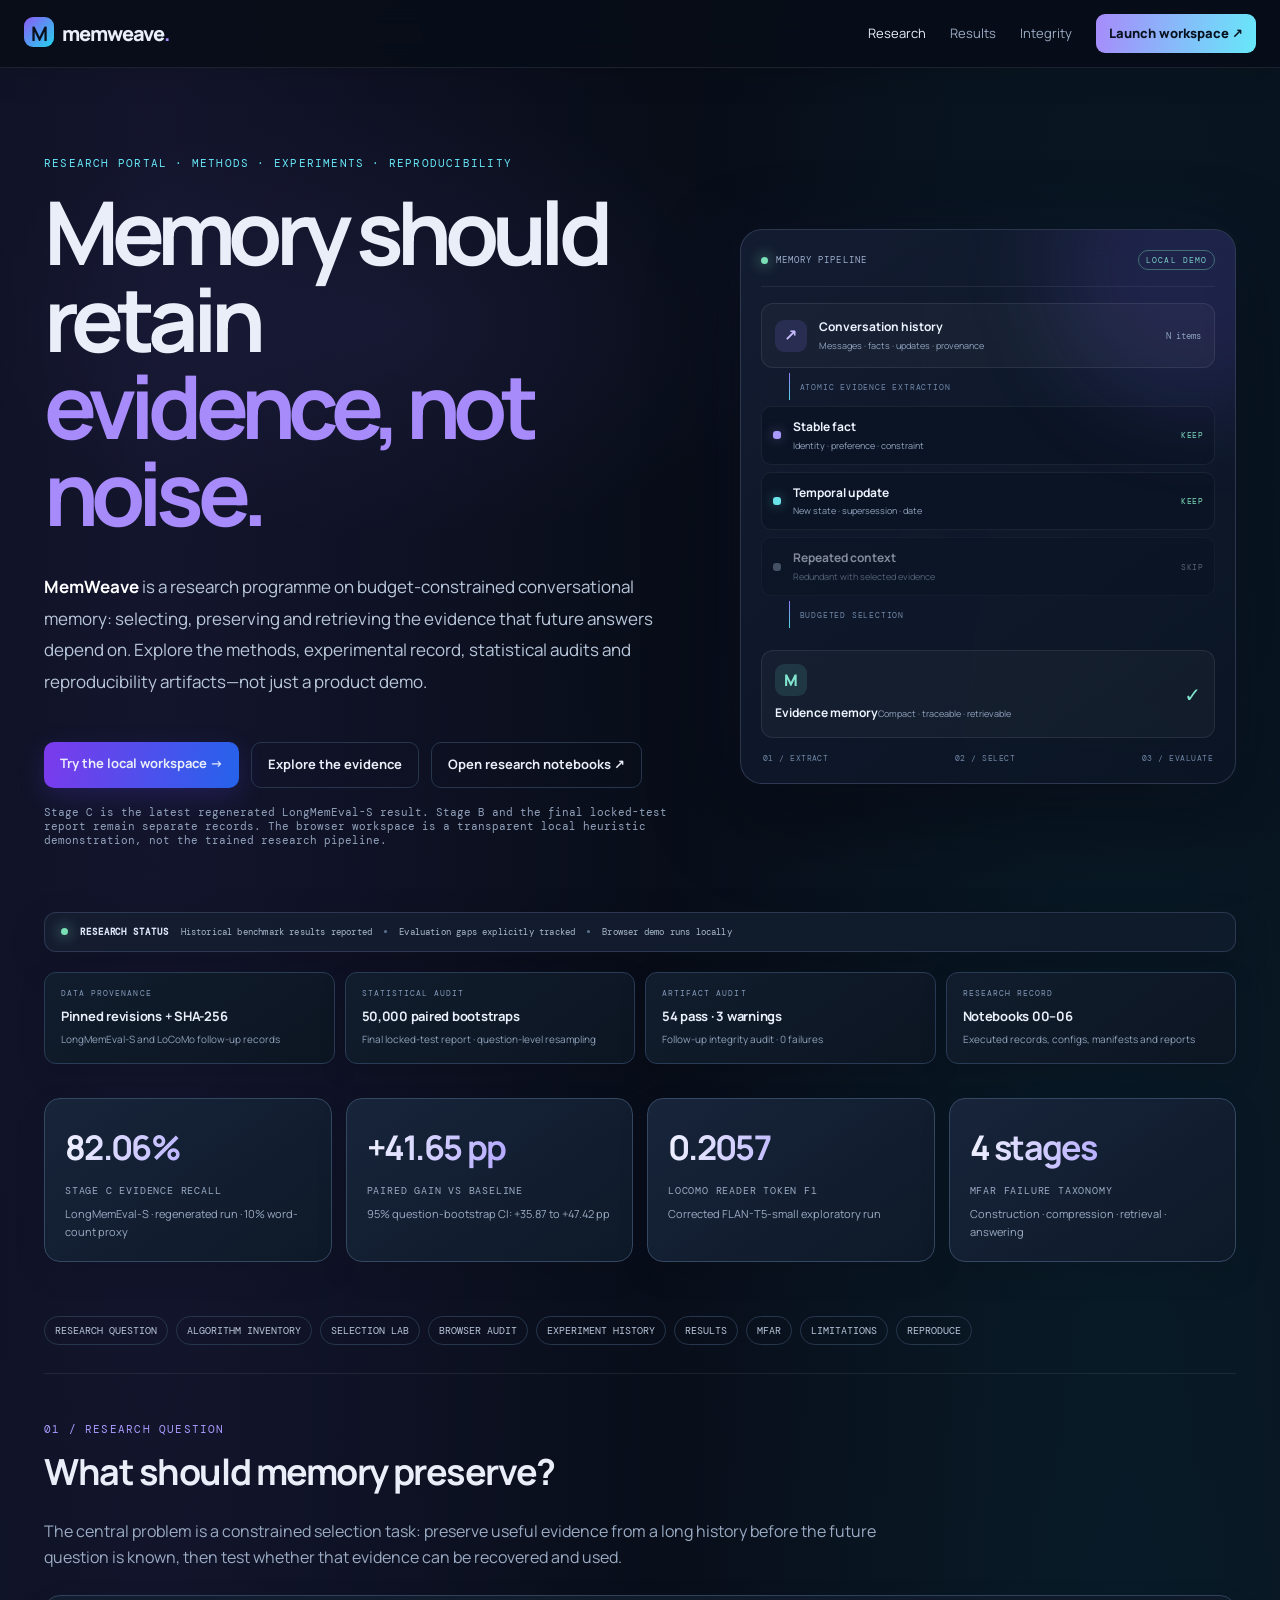
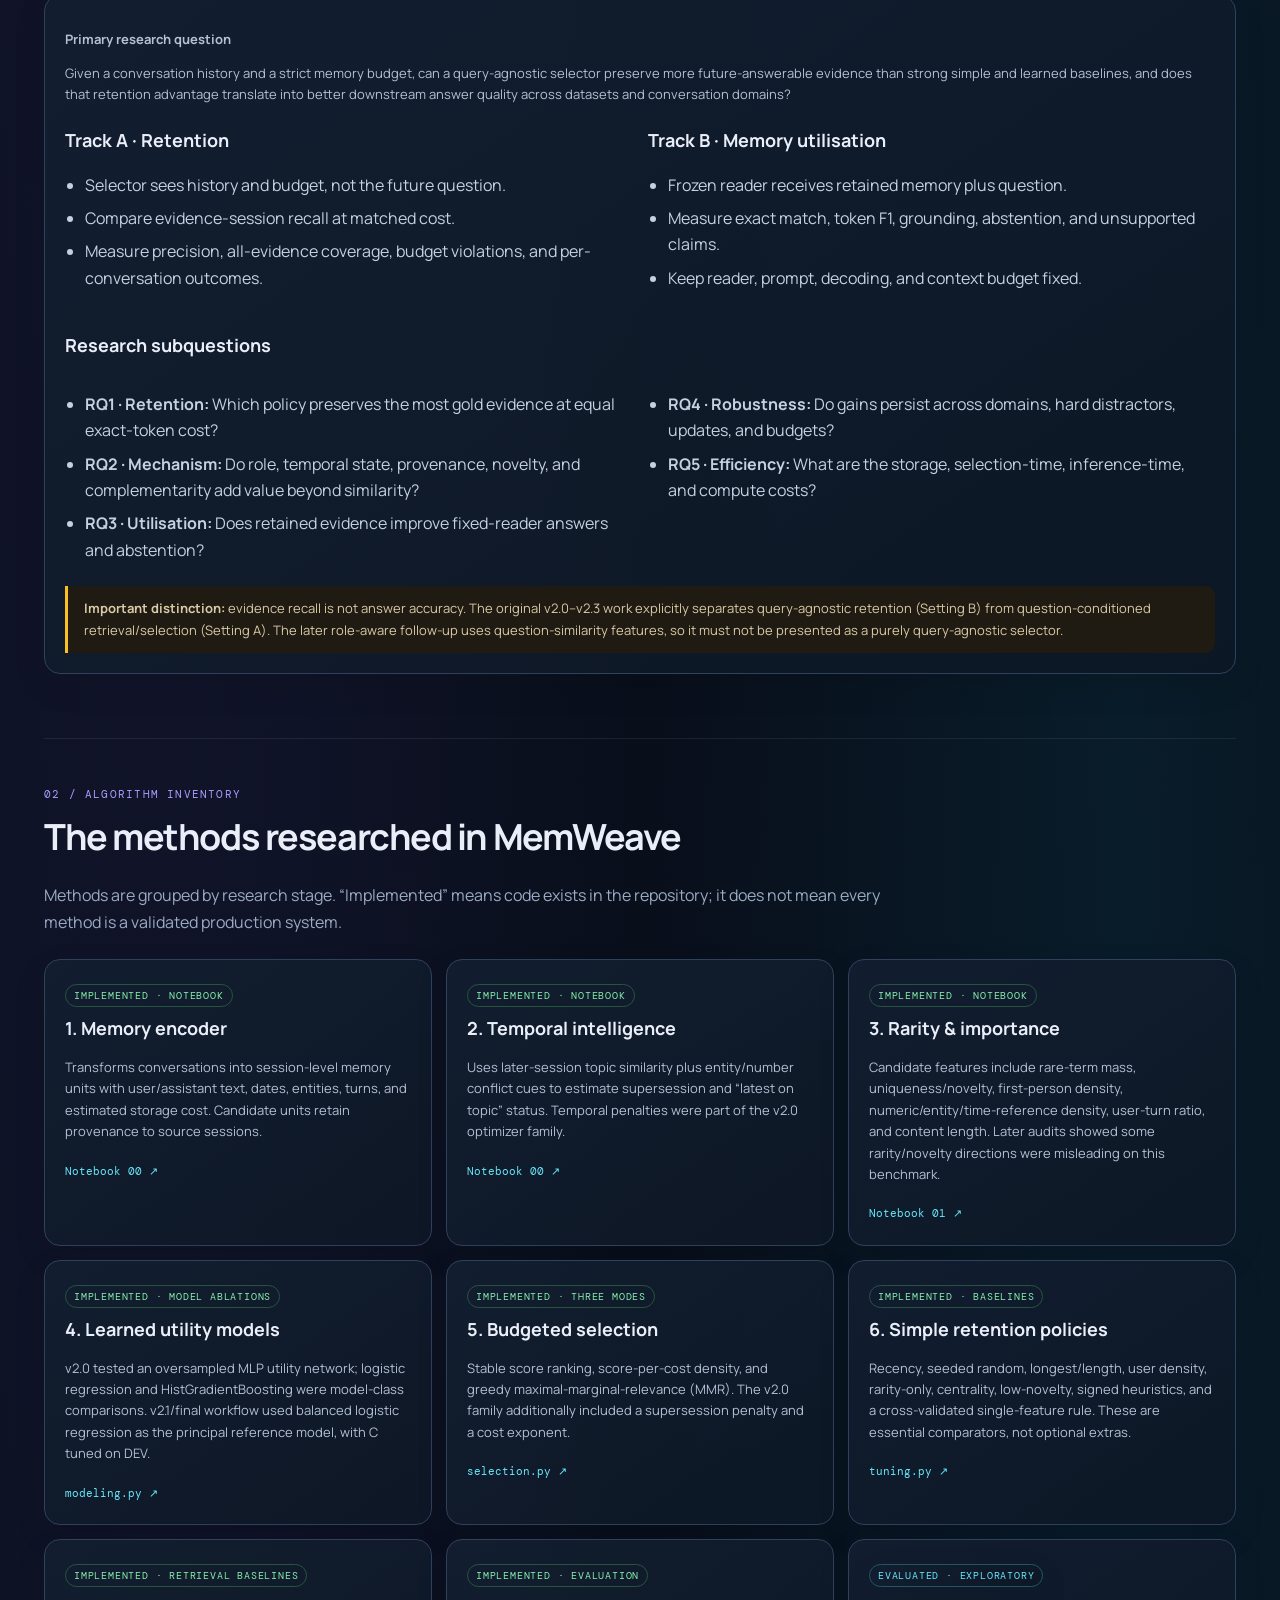
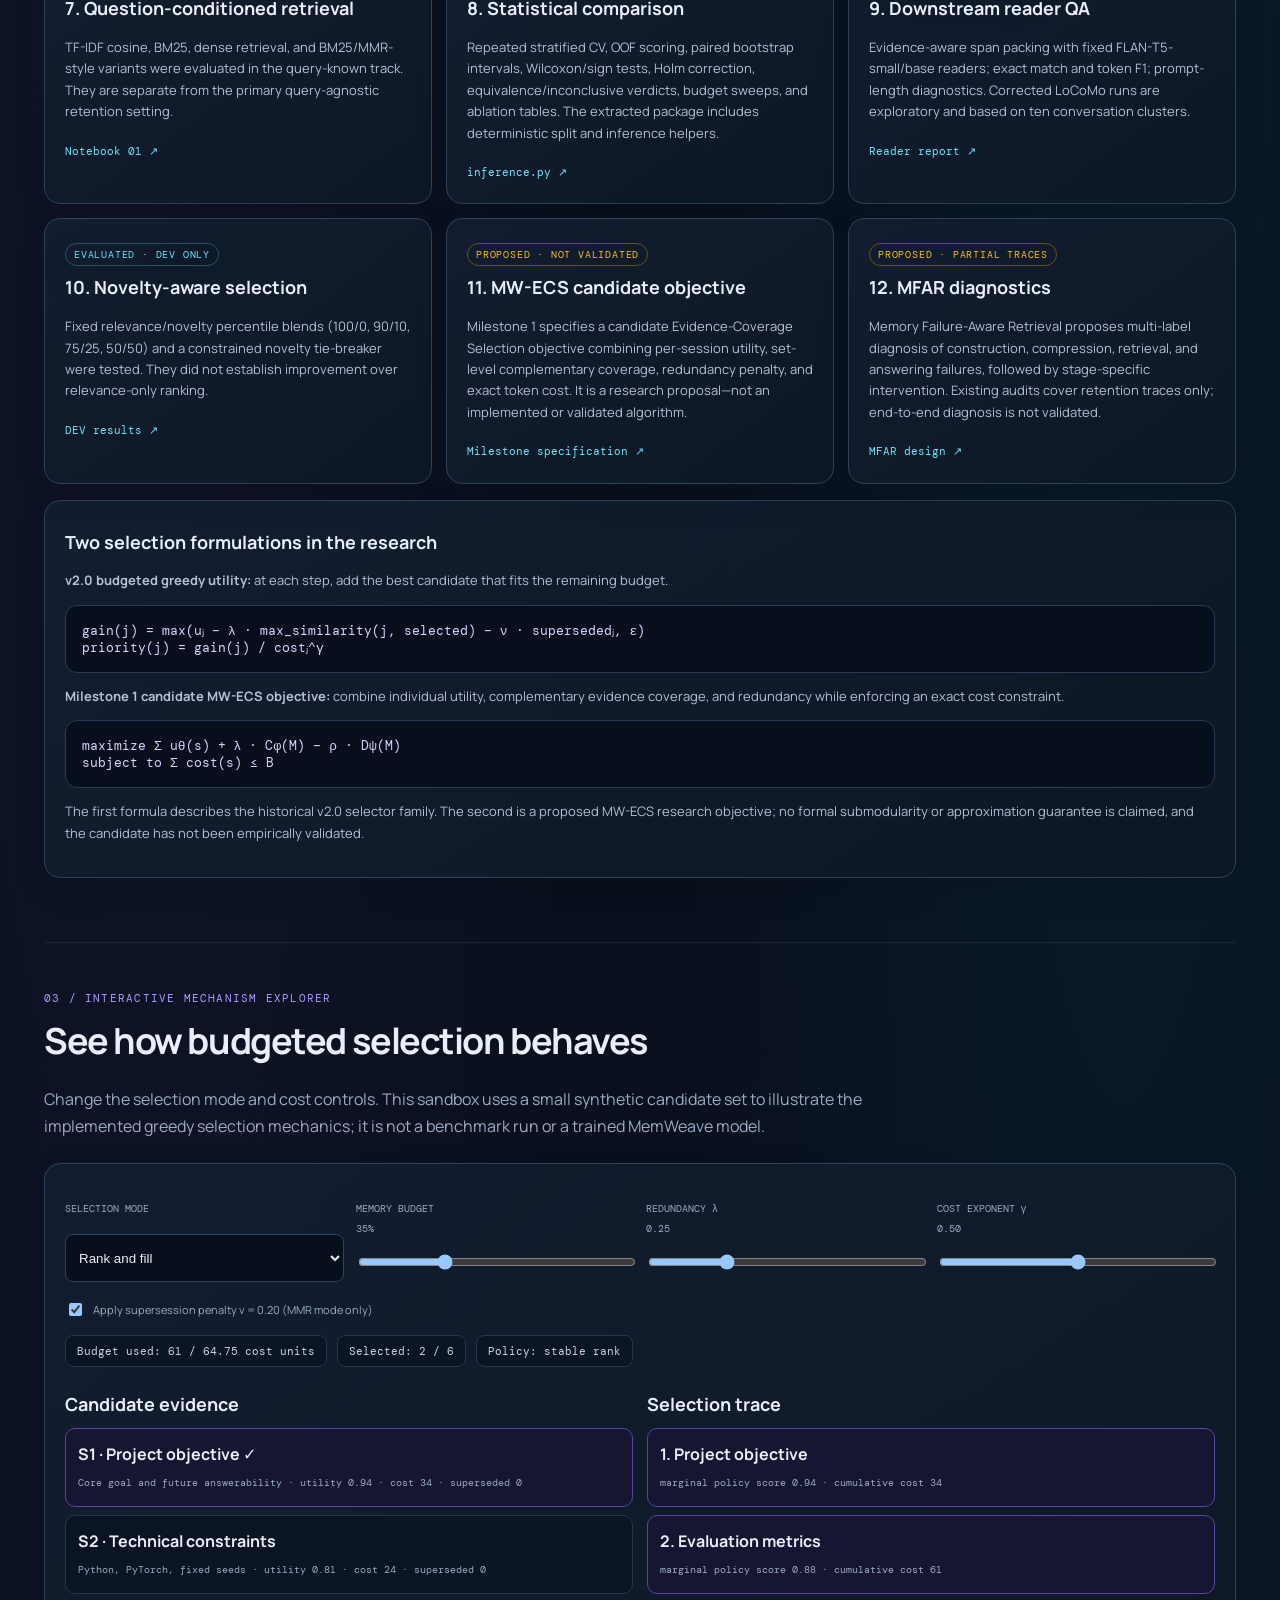
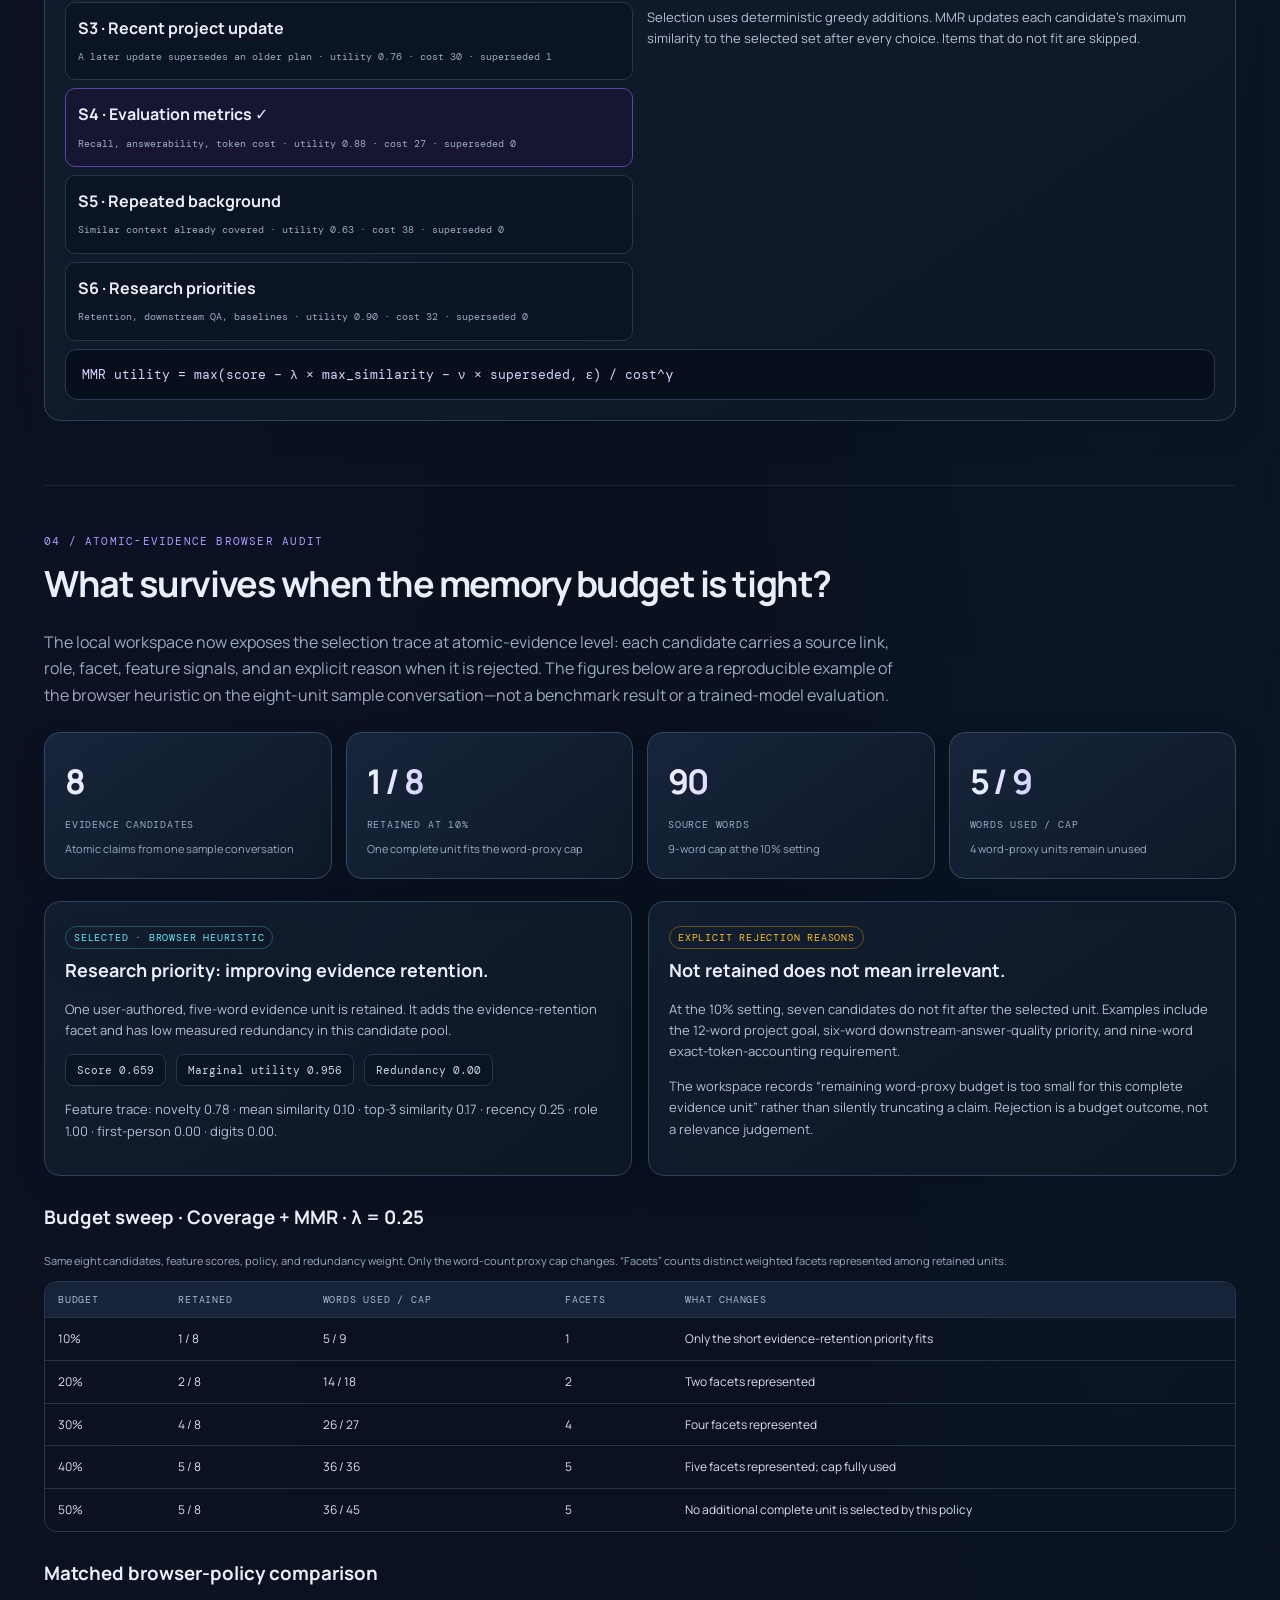
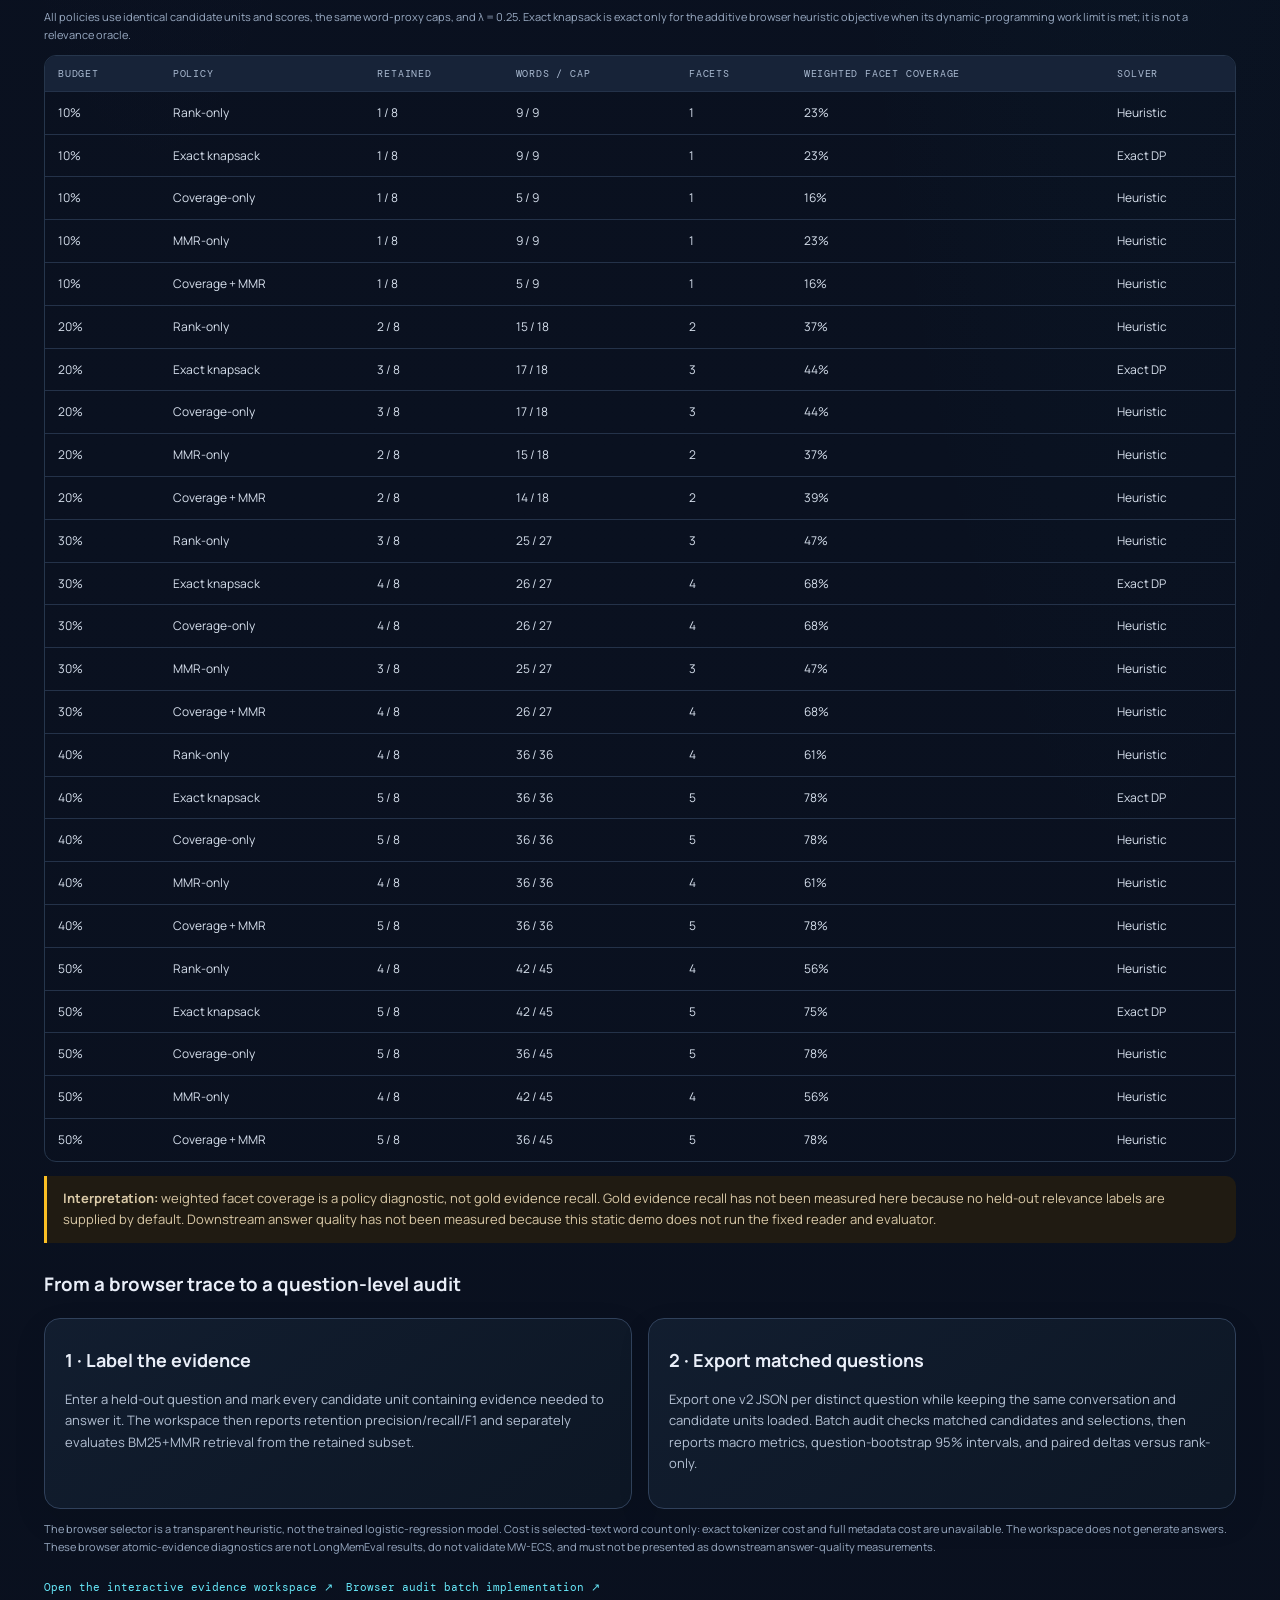
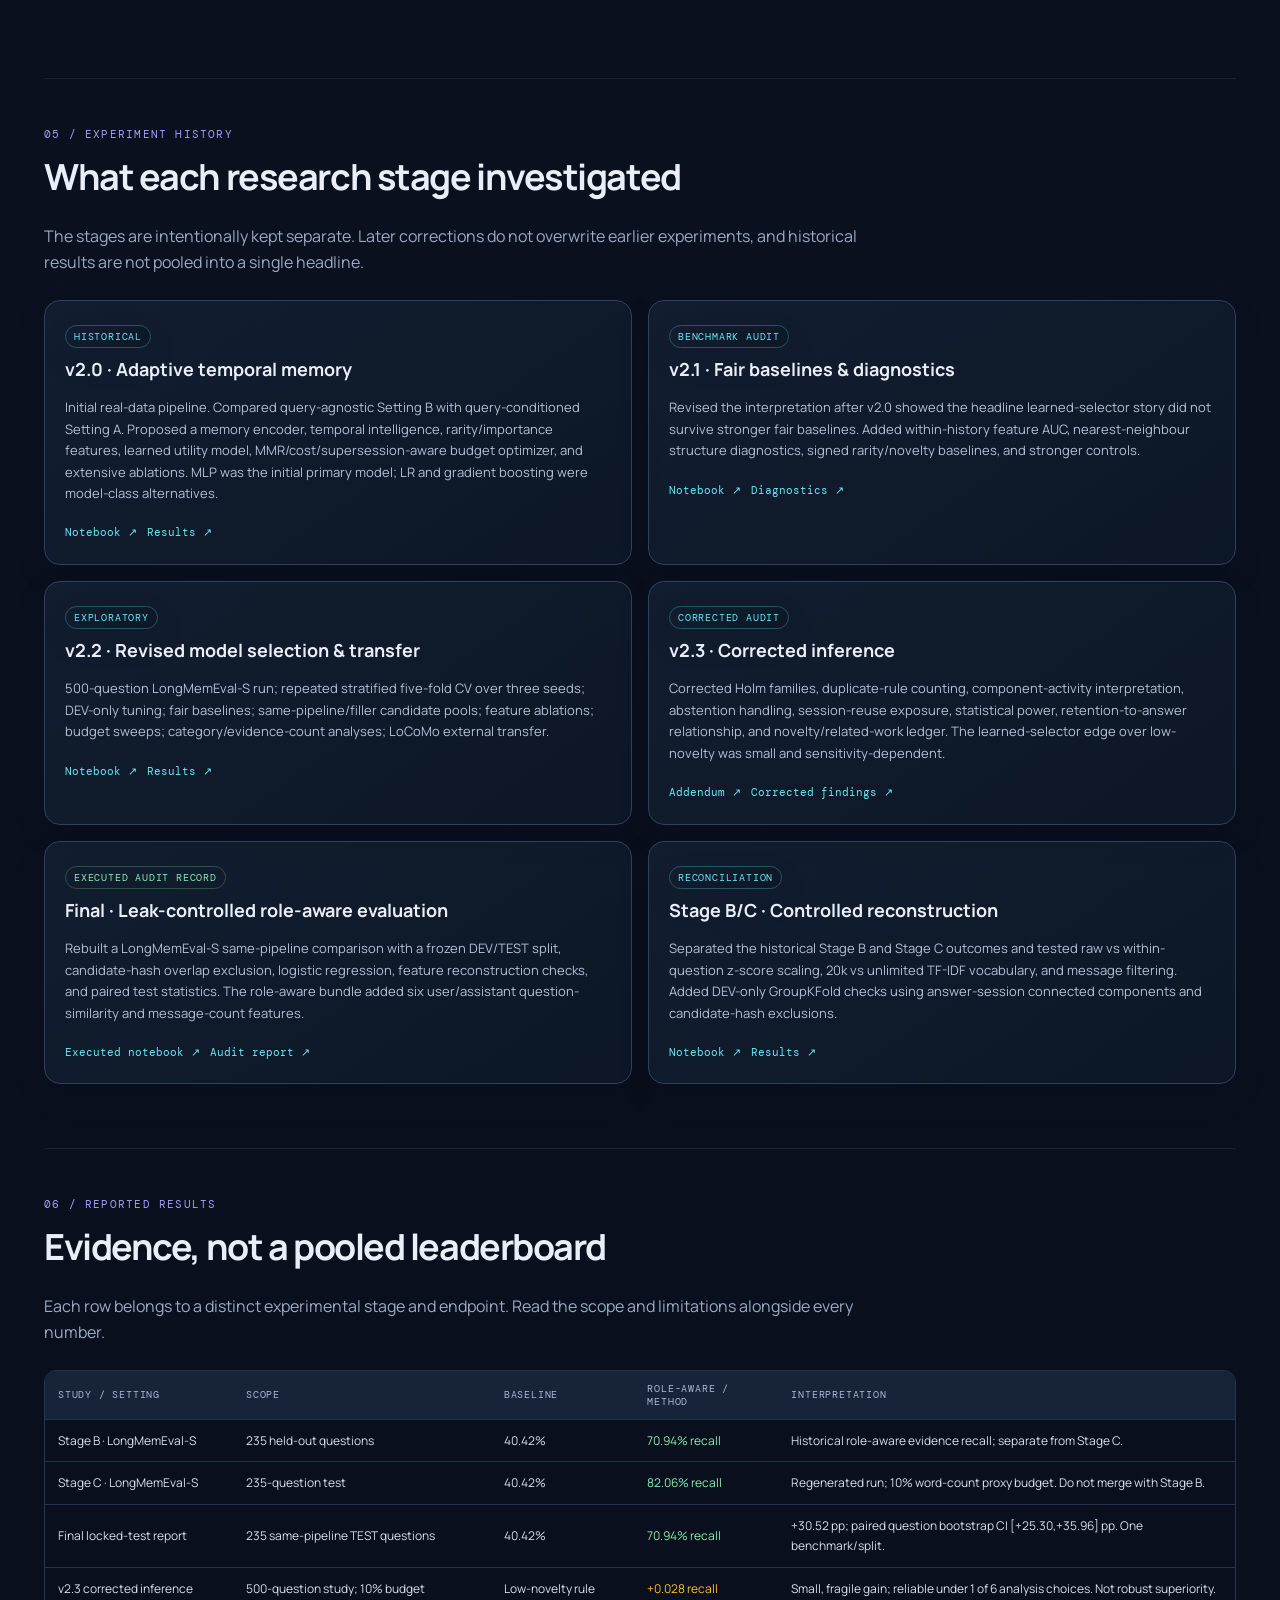
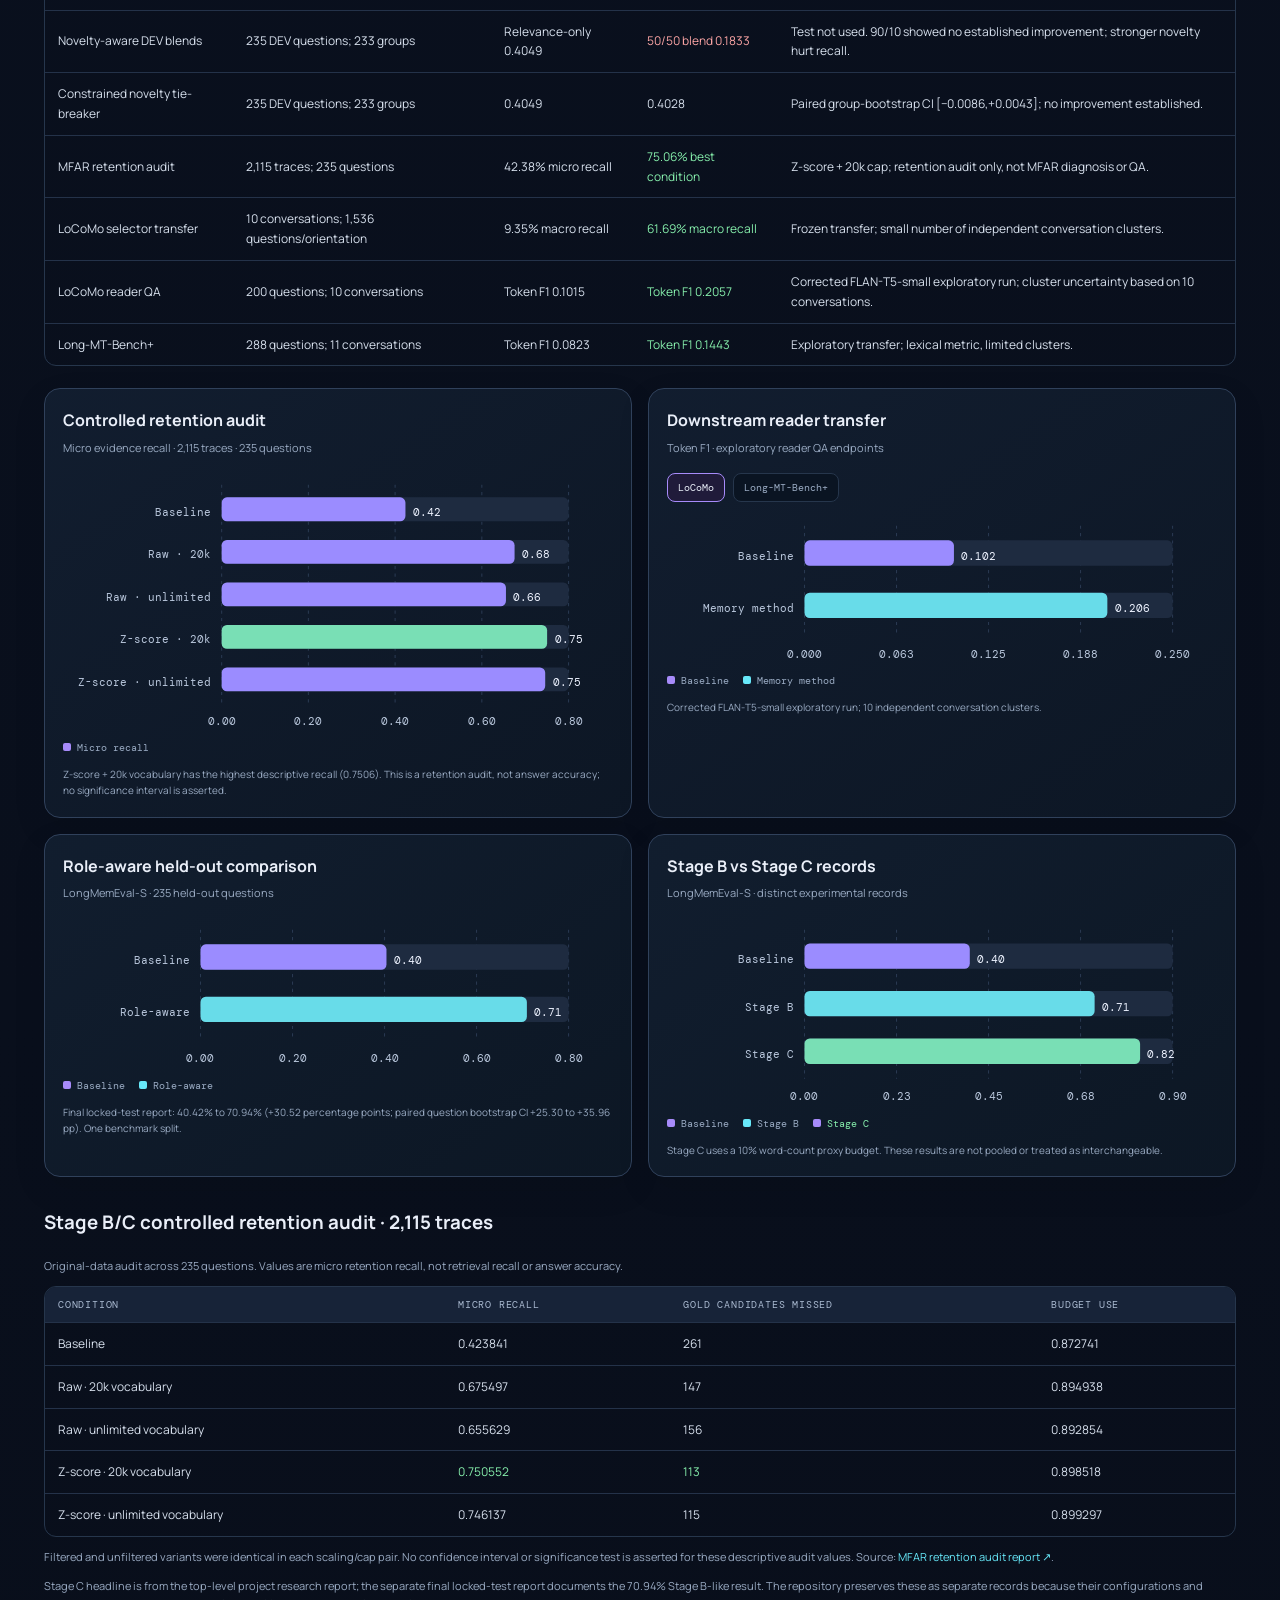
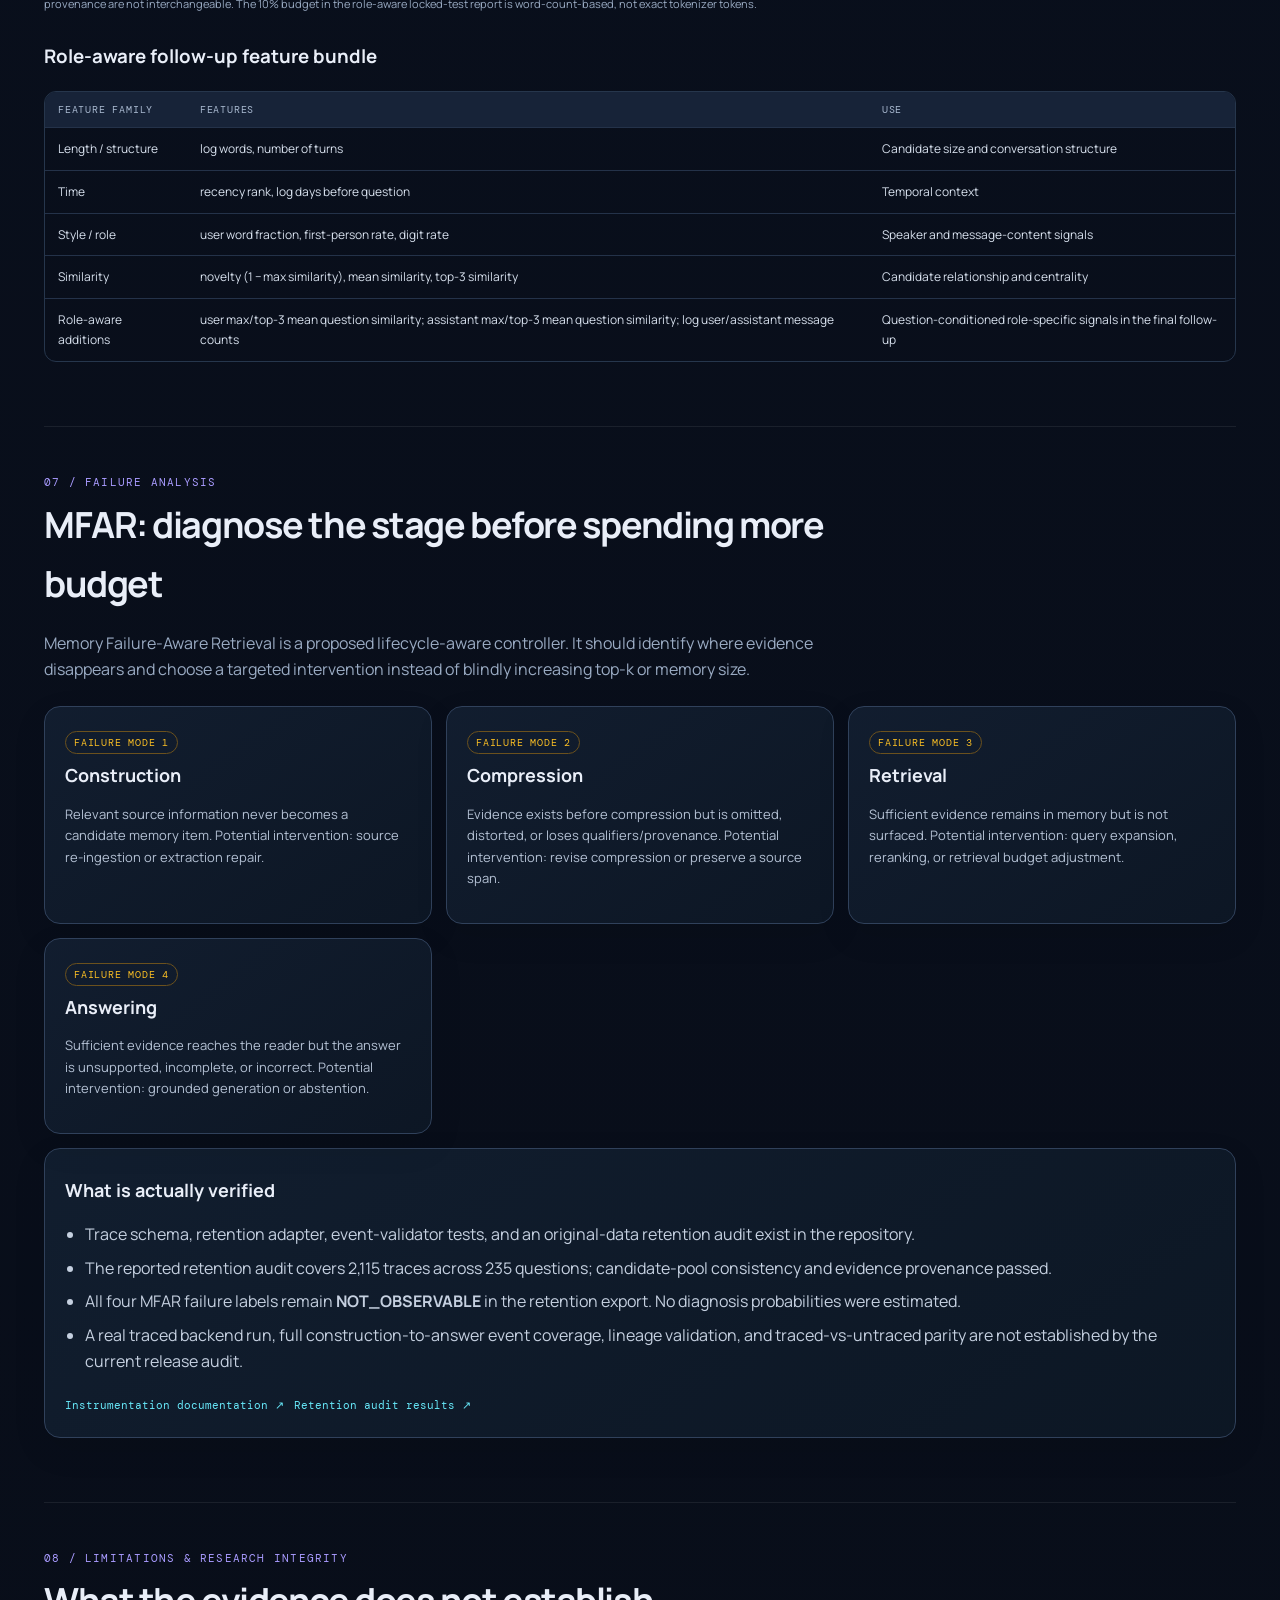
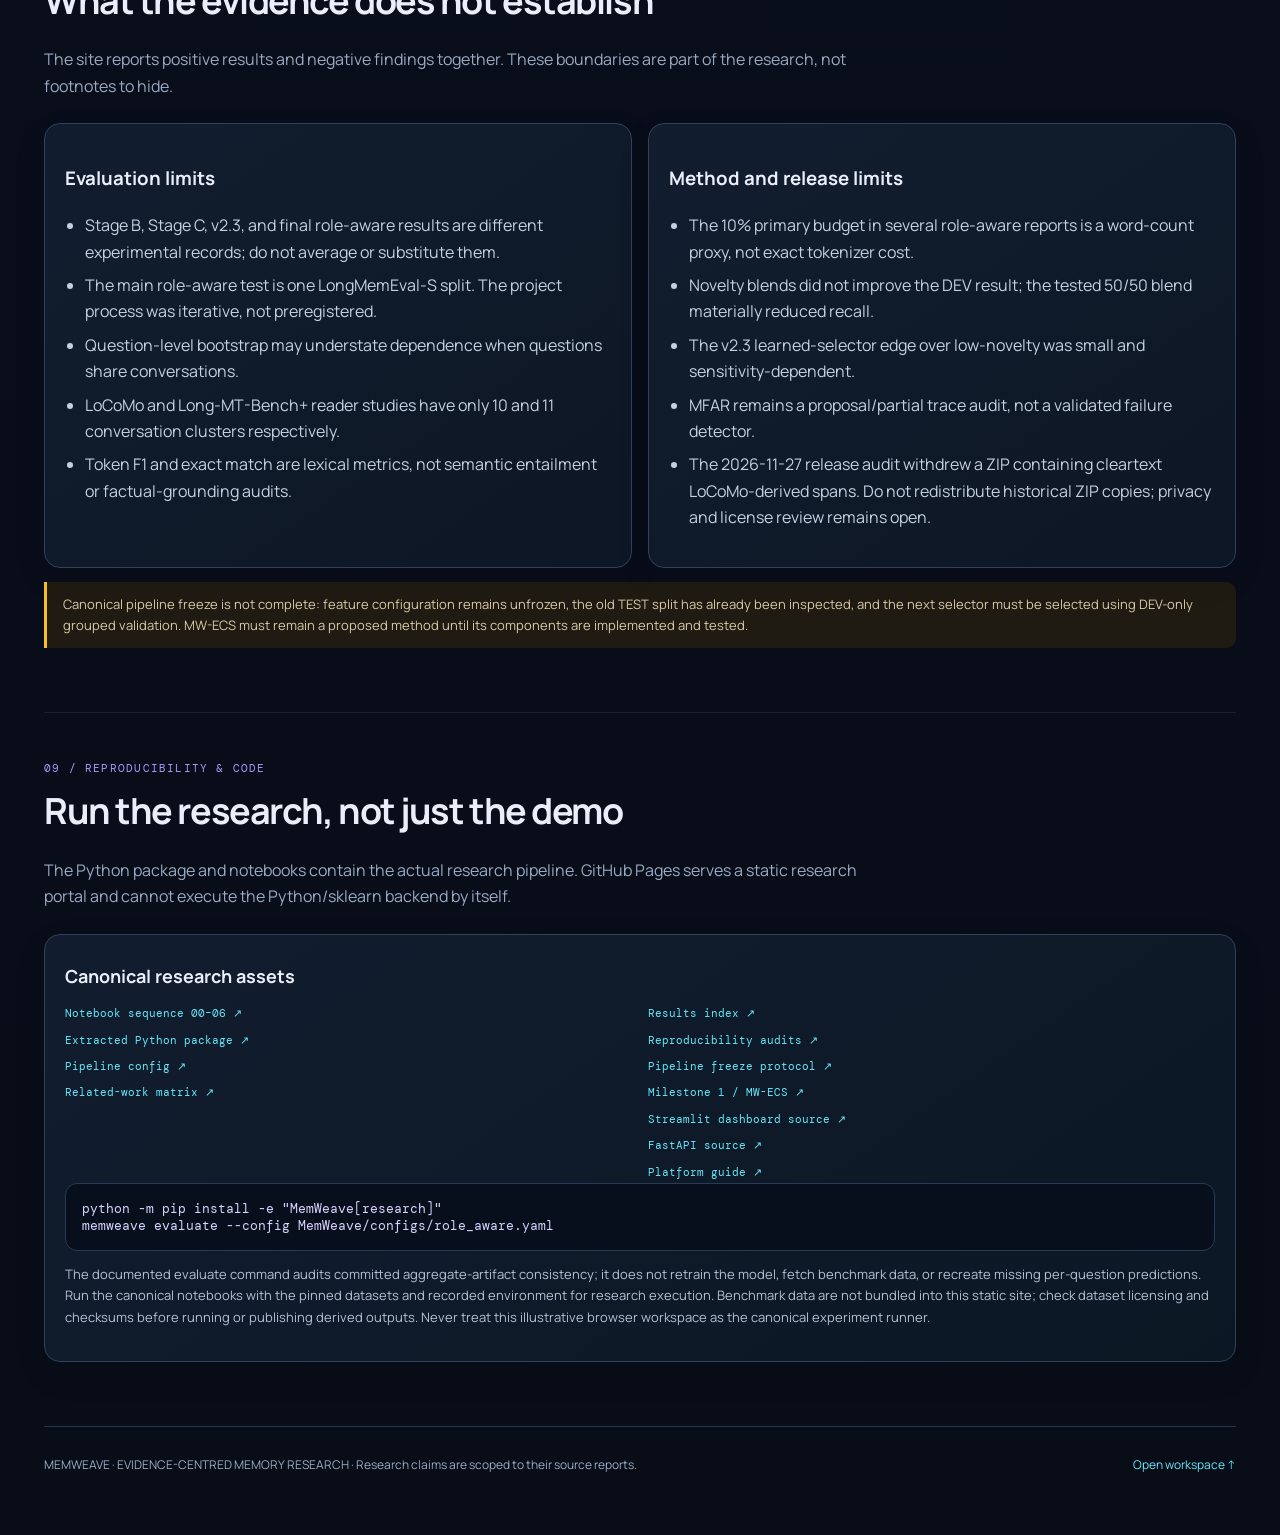
==== commit d2b405d6: "Elevate MemWeave research portal presentation" ====
--- a/site/index.html
+++ b/site/index.html
@@ -3,12 +3,14 @@
 <head>
 <meta charset="utf-8"><meta name="viewport" content="width=device-width,initial-scale=1">
 <meta name="theme-color" content="#080d18">
-<meta name="description" content="MemWeave research: evidence-centred conversational memory, budgeted selection, LongMemEval results, downstream reader evaluation and reproducibility.">
+<meta name="description" content="MemWeave: an evidence-centred conversational memory research programme. Explore controlled LongMemEval results, cross-dataset transfer, reader QA, statistical audits and reproducibility artifacts.">
+<meta property="og:locale" content="en_US"><meta name="keywords" content="conversational memory, evidence retention, LongMemEval, LoCoMo, memory selection, research">
+<meta name="twitter:title" content="MemWeave — Evidence-centred conversational memory"><meta name="twitter:description" content="Research on retaining future-useful conversational evidence under constrained memory budgets.">
 <meta property="og:type" content="website">
 <meta property="og:title" content="MemWeave — Evidence-centred conversational memory">
 <meta property="og:description" content="Research on retaining future-useful conversational evidence under constrained memory budgets.">
 <meta name="color-scheme" content="dark"><meta name="author" content="MemWeave research project"><meta property="og:image" content="https://tishaaaaaaaaa5-sketch.github.io/memweavee/og-cover.svg"><meta name="twitter:card" content="summary_large_image">
-<title>MemWeave — Evidence-centred conversational memory</title>
+<title>MemWeave — Evidence-centred conversational memory</title><link rel="icon" type="image/svg+xml" href="./favicon.svg">
 <link rel="preconnect" href="https://fonts.googleapis.com"><link rel="preconnect" href="https://fonts.gstatic.com" crossorigin>
 <link href="https://fonts.googleapis.com/css2?family=DM+Mono:wght@400;500&family=Manrope:wght@400;500;600;700;800&display=swap" rel="stylesheet">
 <style>
@@ -46,6 +48,31 @@
 :target{scroll-margin-top:90px}
 @media(max-width:900px){.hero{grid-template-columns:1fr;max-width:760px;padding-top:58px}.hero>.eyebrow,.hero>h1,.hero>p:not(.hero-note),.hero>.hero-actions,.hero>.hero-note,.hero-visual{grid-column:1;grid-row:auto}.hero-visual{margin-top:30px;max-width:620px}.research-ribbon{margin-top:0}}
 @media(max-width:600px){.hero{padding:42px 0 34px}.hero h1{font-size:clamp(40px,12vw,56px)}.hero>p:not(.hero-note){font-size:15px}.hero-visual{padding:14px;border-radius:16px}.research-ribbon{font-size:8px;gap:8px}.top{padding:0 14px}.top nav{gap:10px}.top nav a{font-size:10px}}
+
+/* Research-portal showcase refinement */
+body{background:radial-gradient(ellipse at 12% 2%,#5643a526,transparent 32%),radial-gradient(ellipse at 88% 15%,#087f9220,transparent 30%),linear-gradient(180deg,#080d18 0%,#0a1120 48%,#080d18 100%)}
+.top{border-bottom-color:#ffffff16;box-shadow:0 8px 30px #0002}.brand{letter-spacing:-.055em}
+.hero{position:relative;padding-top:88px}.hero:before{content:"";position:absolute;z-index:-1;left:-8vw;top:36px;width:min(70vw,900px);height:440px;background:radial-gradient(ellipse,#6152b21b,transparent 68%);pointer-events:none}
+.hero h1{max-width:850px;font-size:clamp(48px,7.4vw,88px);letter-spacing:-.078em;line-height:.99}
+.hero>p:not(.hero-note){max-width:690px;font-size:17px;line-height:1.85;color:#b9c7db}
+.hero-visual{border-color:#52618170;background:linear-gradient(145deg,#141d32f2,#0b1524f5);box-shadow:0 30px 90px #0007,0 0 80px #7162df12;backdrop-filter:blur(16px)}
+.research-ribbon{border-color:#46557580;background:linear-gradient(100deg,#151c30,#0e1b2a);box-shadow:0 12px 36px #0003}
+.proof-strip{display:grid;grid-template-columns:repeat(4,minmax(0,1fr));gap:10px;margin:-14px 0 34px}
+.proof-strip>div{min-width:0;padding:15px 16px;border:1px solid #293b55;border-radius:12px;background:linear-gradient(145deg,#111d2d,#0c1522);box-shadow:0 10px 28px #0002}
+.proof-label{display:block;font:8px var(--mono);letter-spacing:.13em;color:#8298b8;margin-bottom:8px}
+.proof-strip strong{display:block;font-size:13px;letter-spacing:-.02em;color:#e8effa}
+.proof-strip small{display:block;font-size:10px;line-height:1.55;color:#8fa1ba;margin-top:5px}
+.stat{background:linear-gradient(145deg,#17243a,#0e1928);border-color:#344862}
+.stat strong{font-size:clamp(25px,3vw,34px);background:linear-gradient(100deg,#f0f3ff,#a99cff 68%,#6bdde8);background-clip:text;color:transparent}
+.section{border-top-color:#ffffff13}.section-head .kicker{color:#a99bff}
+.method,.panel,.audit,.viz-card{border-color:#30415b;background:linear-gradient(145deg,#121e30f2,#0d1725f2)}
+.method:hover,.viz-card:hover{border-color:#5b6c91;transform:translateY(-2px);transition:transform .2s ease,border-color .2s ease}
+table tbody tr:hover td{background:#ffffff06}
+a:focus-visible,button:focus-visible,input:focus-visible,select:focus-visible{outline:2px solid #8be5ef;outline-offset:3px}
+@media(max-width:900px){.proof-strip{grid-template-columns:repeat(2,minmax(0,1fr))}.hero{padding-top:58px}}
+@media(max-width:600px){.hero h1{font-size:clamp(42px,12vw,60px)}.hero>p:not(.hero-note){font-size:14px}.proof-strip{grid-template-columns:1fr 1fr;gap:7px}.proof-strip>div{padding:12px}.proof-strip strong{font-size:11px}.proof-strip small{font-size:9px}}
+@media(prefers-reduced-motion:reduce){html{scroll-behavior:auto}*,*:before,*:after{transition:none!important;animation:none!important}}
+
 </style>
 </head>
 <body>
@@ -54,9 +81,9 @@
 <main class="wrap" id="main-content">
 <section class="hero">
 <div class="eyebrow">RESEARCH PORTAL · METHODS · EXPERIMENTS · REPRODUCIBILITY</div>
-<h1>Keep the evidence.<br><span style="color:var(--purple)">Not just the conversation.</span></h1>
-<p><strong>MemWeave</strong> investigates how conversational systems can preserve evidence that supports unknown future questions when memory is constrained. This portal brings the project's algorithm families, benchmark stages, implementation status, results, and limitations into one place.</p>
-<div class="hero-actions"><a class="btn primary" href="./workspace.html">Try the local workspace →</a><a class="btn" href="#results">Explore the evidence</a><a class="btn" href="https://github.com/tishaaaaaaaaa5-sketch/memweavee/tree/main/MemWeave/notebooks" target="_blank" rel="noreferrer">Open research notebooks ↗</a></div><p class="hero-note">Stage C is the latest reported LongMemEval-S result; Stage B and the final locked-test report remain separate historical records. The browser demo stores data locally and uses a transparent heuristic baseline—not the trained research selector.</p>
+<h1>Memory should retain<br><span style="color:var(--purple)">evidence, not noise.</span></h1>
+<p><strong>MemWeave</strong> is a research programme on budget-constrained conversational memory: selecting, preserving and retrieving the evidence that future answers depend on. Explore the methods, experimental record, statistical audits and reproducibility artifacts—not just a product demo.</p>
+<div class="hero-actions"><a class="btn primary" href="./workspace.html">Try the local workspace →</a><a class="btn" href="#results">Explore the evidence</a><a class="btn" href="https://github.com/tishaaaaaaaaa5-sketch/memweavee/tree/main/MemWeave/notebooks" target="_blank" rel="noreferrer">Open research notebooks ↗</a></div><p class="hero-note">Stage C is the latest regenerated LongMemEval-S result. Stage B and the final locked-test report remain separate records. The browser workspace is a transparent local heuristic demonstration, not the trained research pipeline.</p>
 <div class="hero-visual" aria-label="Illustration of the MemWeave evidence pipeline">
  <div class="visual-top"><span><i></i> MEMORY PIPELINE</span><span class="visual-live">LOCAL DEMO</span></div>
  <div class="visual-source"><span class="node-icon">↗</span><div><b>Conversation history</b><small>Messages · facts · updates · provenance</small></div><span class="node-count">N items</span></div>
@@ -72,9 +99,15 @@
 </div>
 </section>
 <div class="research-ribbon"><span class="ribbon-dot"></span><b>RESEARCH STATUS</b><span>Historical benchmark results reported</span><i></i><span>Evaluation gaps explicitly tracked</span><i></i><span>Browser demo runs locally</span></div>
+<div class="proof-strip" aria-label="Research provenance summary">
+ <div><span class="proof-label">DATA PROVENANCE</span><strong>Pinned revisions + SHA-256</strong><small>LongMemEval-S and LoCoMo follow-up records</small></div>
+ <div><span class="proof-label">STATISTICAL AUDIT</span><strong>50,000 paired bootstraps</strong><small>Final locked-test report · question-level resampling</small></div>
+ <div><span class="proof-label">ARTIFACT AUDIT</span><strong>54 pass · 3 warnings</strong><small>Follow-up integrity audit · 0 failures</small></div>
+ <div><span class="proof-label">RESEARCH RECORD</span><strong>Notebooks 00–06</strong><small>Executed records, configs, manifests and reports</small></div>
+</div>
 <div class="grid">
-<div class="stat"><strong>0.8206</strong><span>Stage C evidence recall</span><small>LongMemEval-S · 235-question test · 10% word-count proxy</small></div>
-<div class="stat"><strong>+41.65 pp</strong><span>Stage C gain vs baseline</span><small>Paired-question bootstrap 95% CI: +35.87 to +47.42 pp</small></div>
+<div class="stat"><strong>82.06%</strong><span>Stage C evidence recall</span><small>LongMemEval-S · regenerated run · 10% word-count proxy</small></div>
+<div class="stat"><strong>+41.65 pp</strong><span>Paired gain vs baseline</span><small>95% question-bootstrap CI: +35.87 to +47.42 pp</small></div>
 <div class="stat"><strong>0.2057</strong><span>LoCoMo reader token F1</span><small>Corrected FLAN-T5-small exploratory run</small></div>
 <div class="stat"><strong>4 stages</strong><span>MFAR failure taxonomy</span><small>Construction · compression · retrieval · answering</small></div>
 </div>
